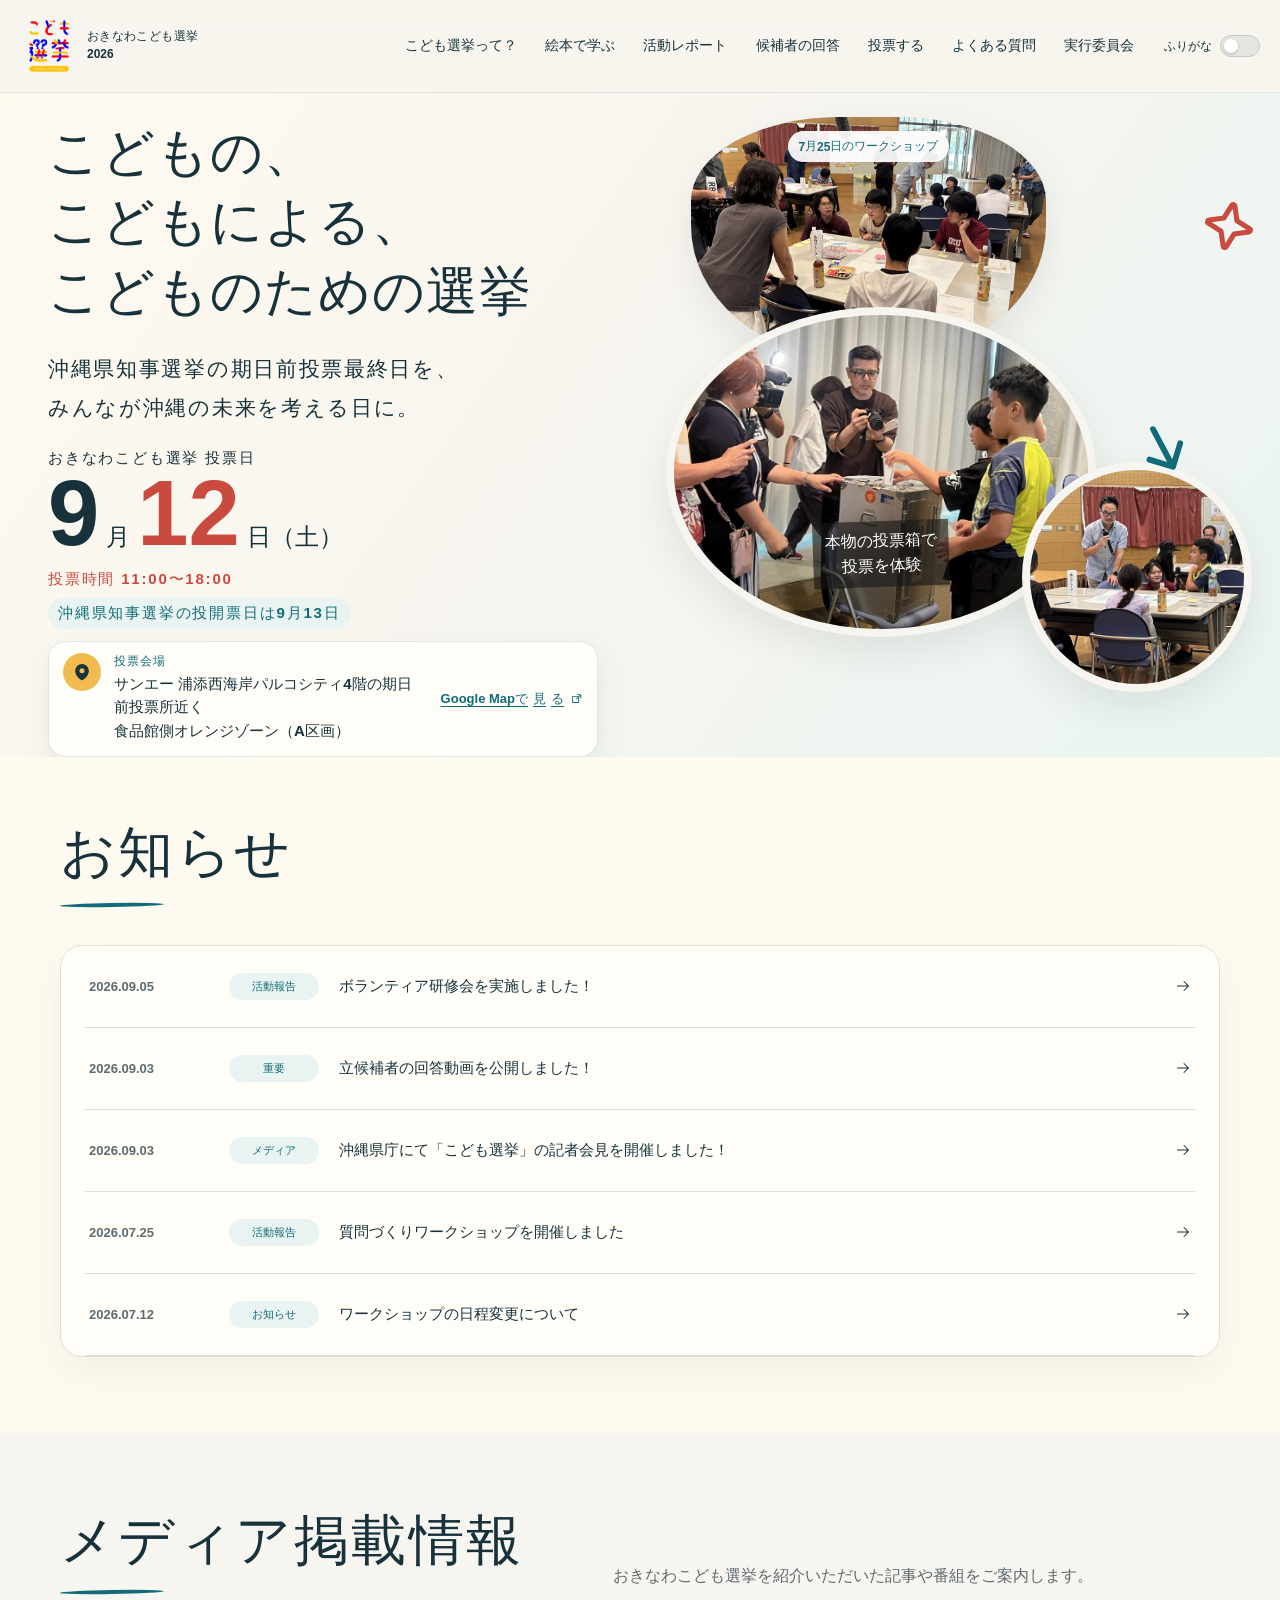
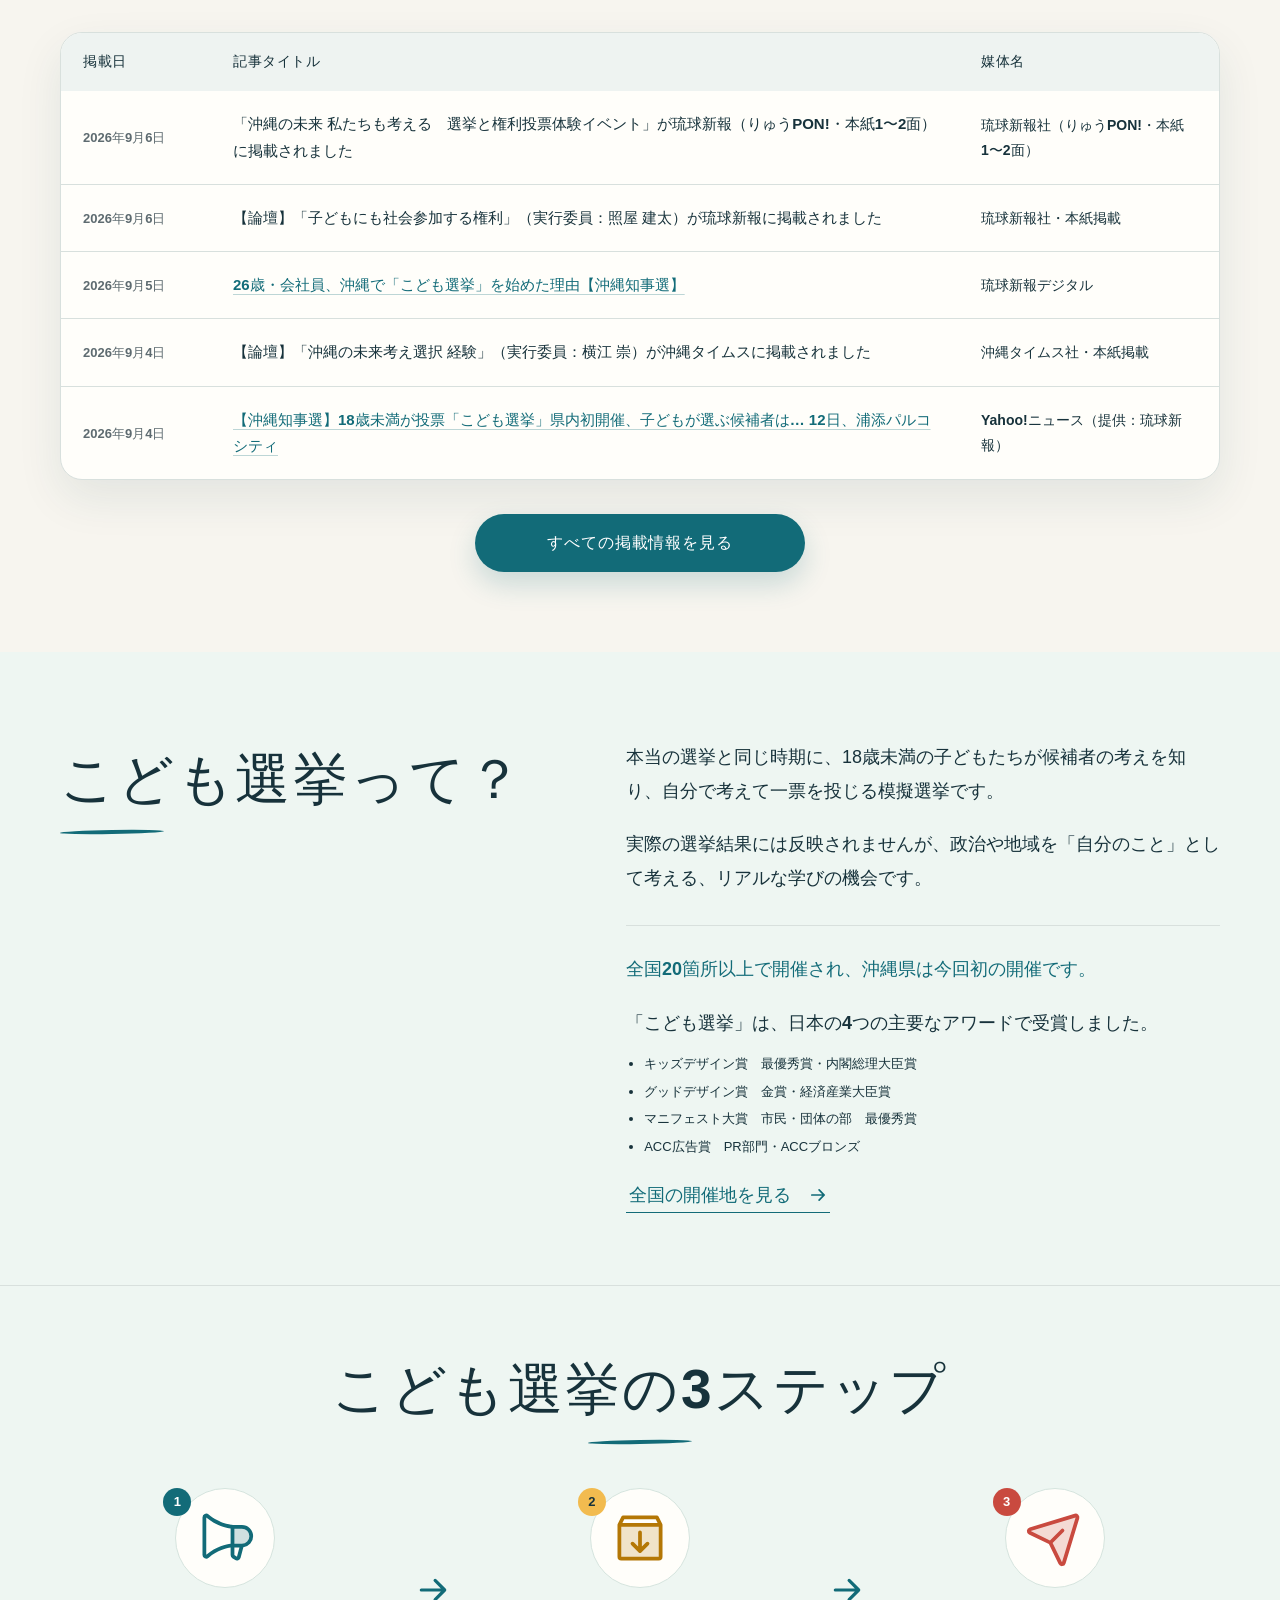
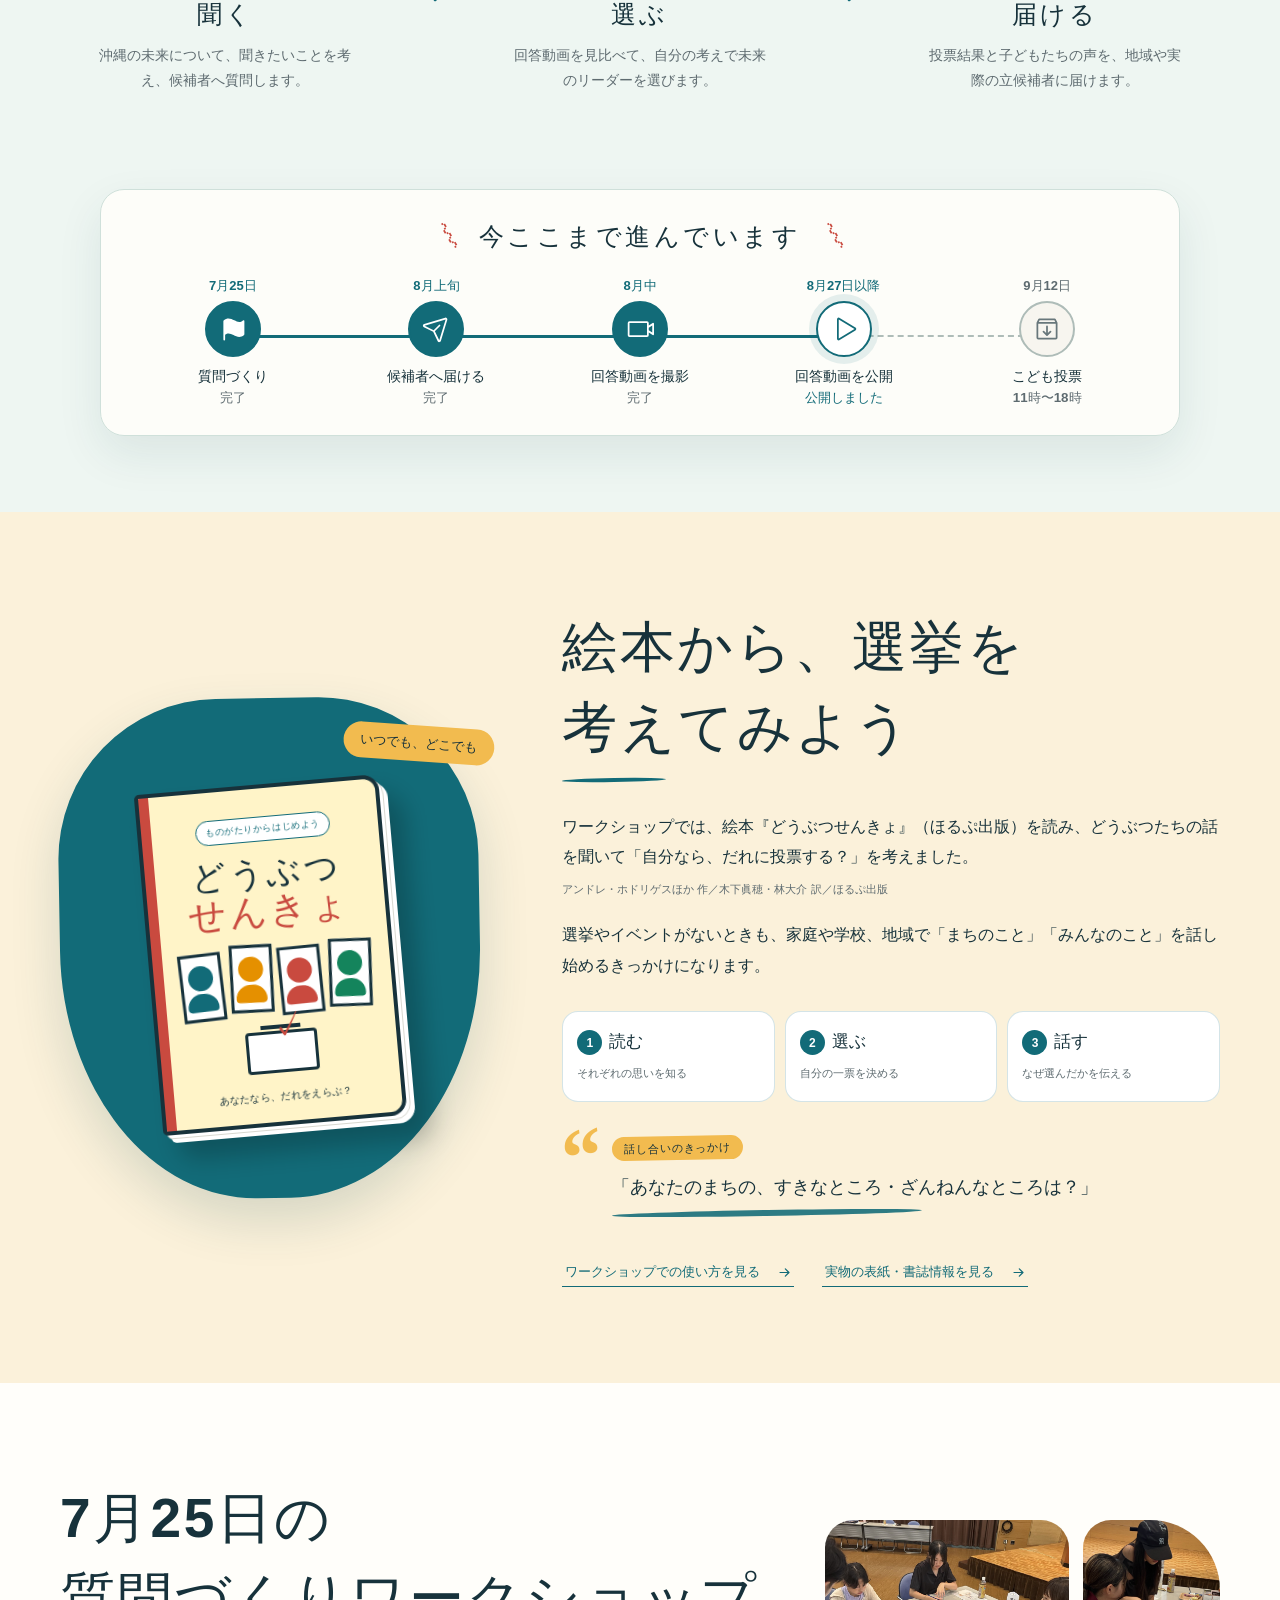
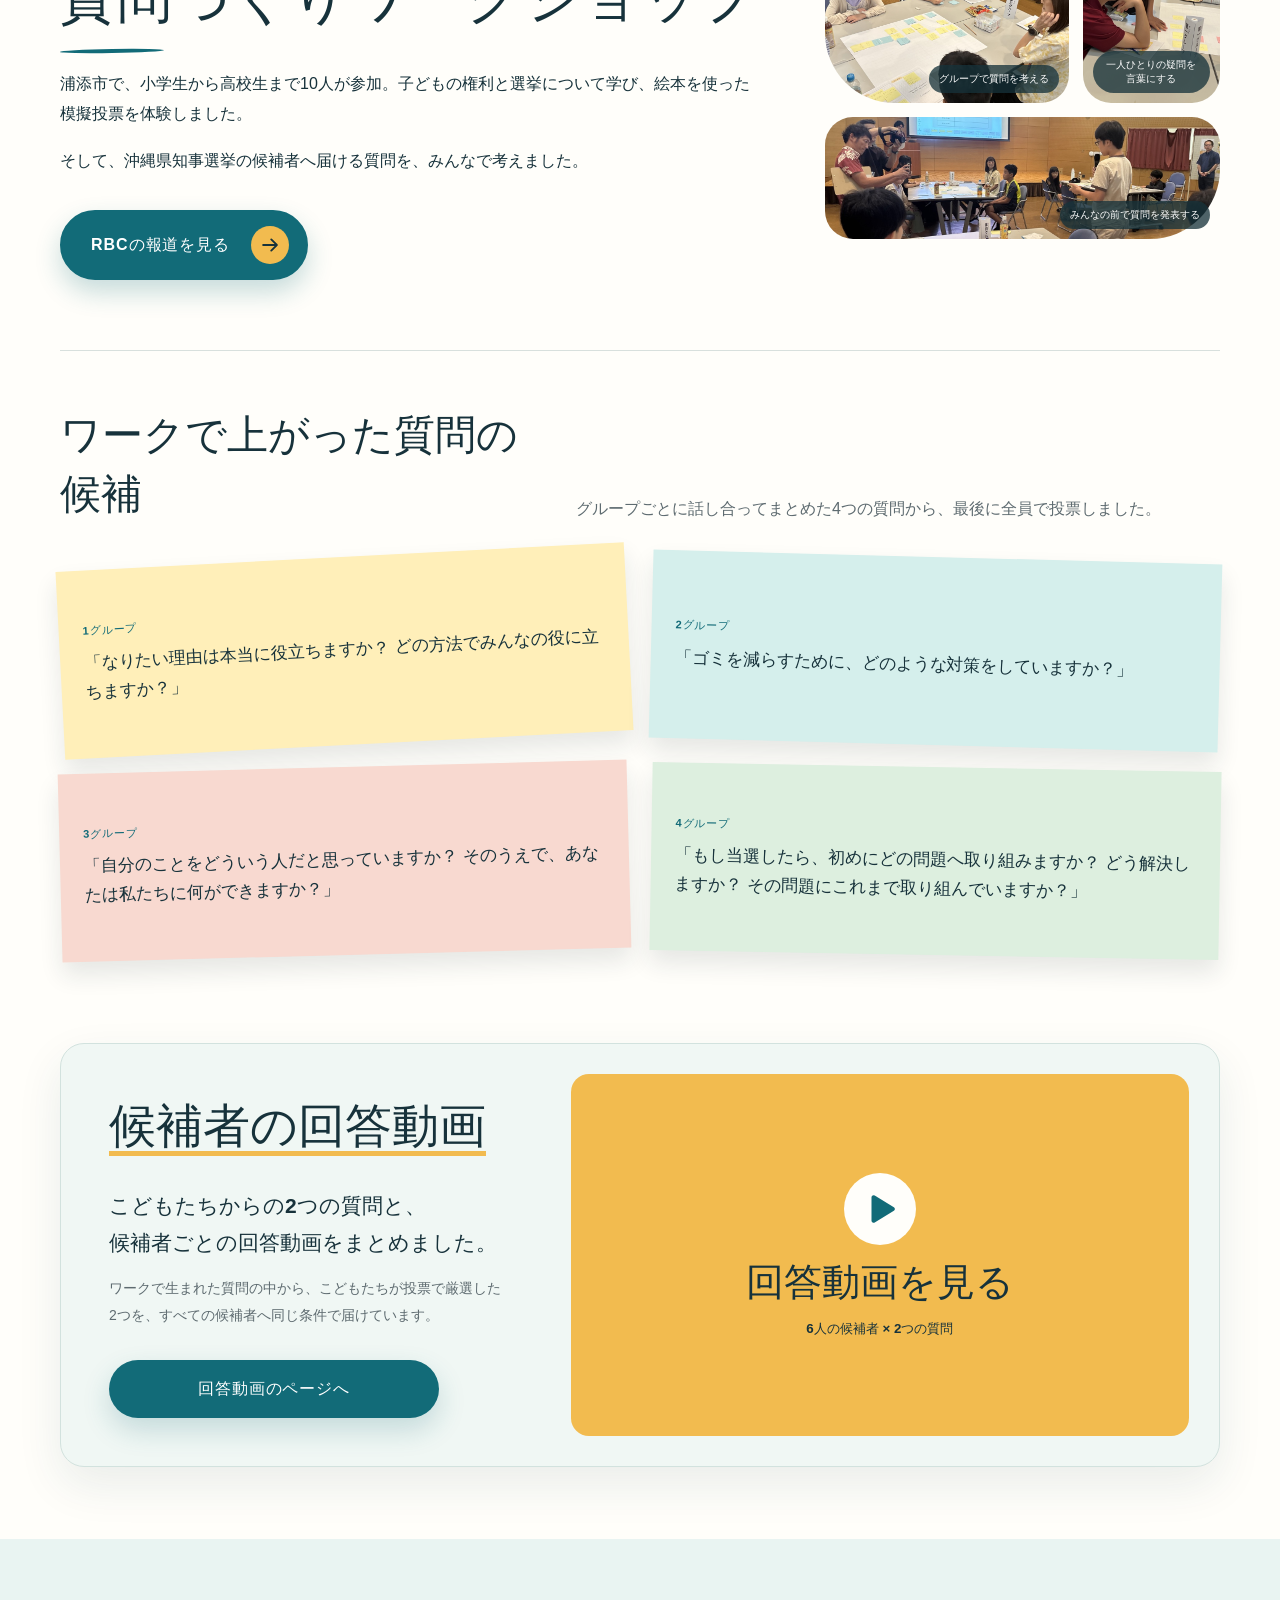
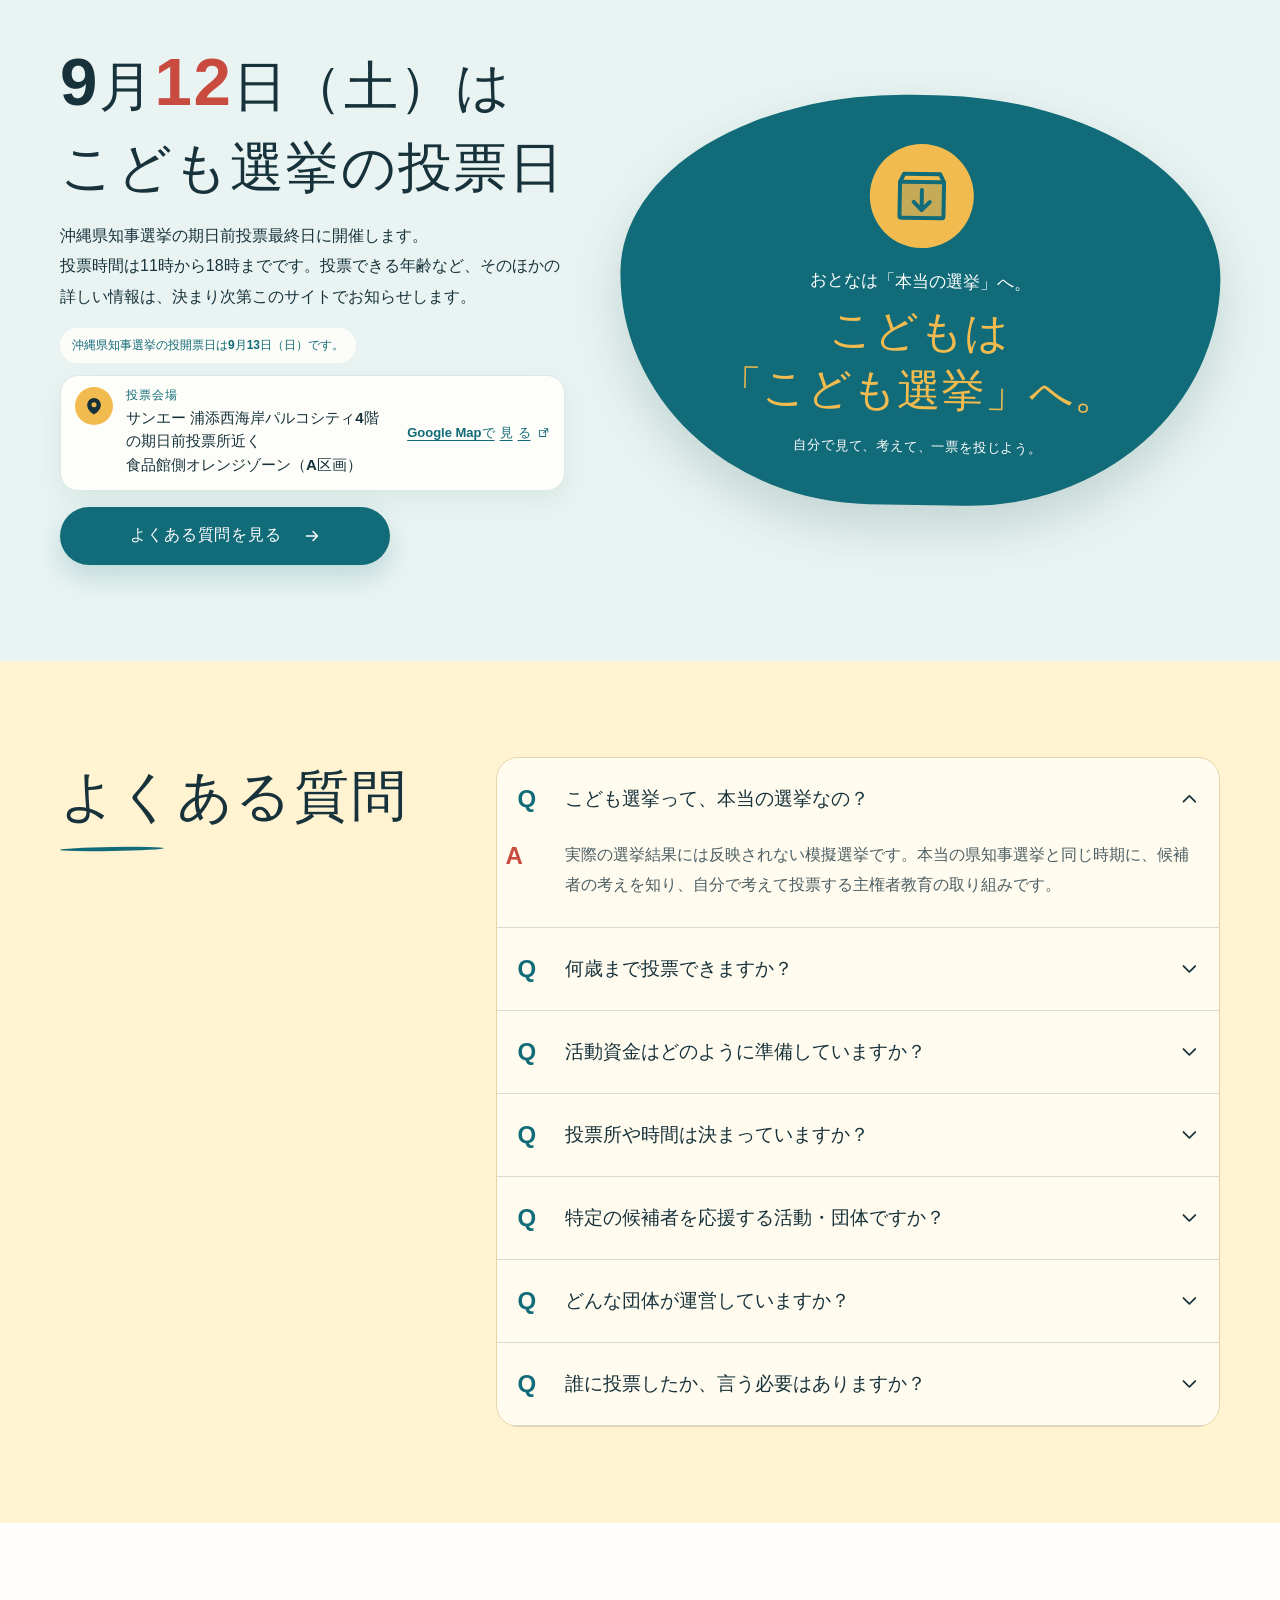
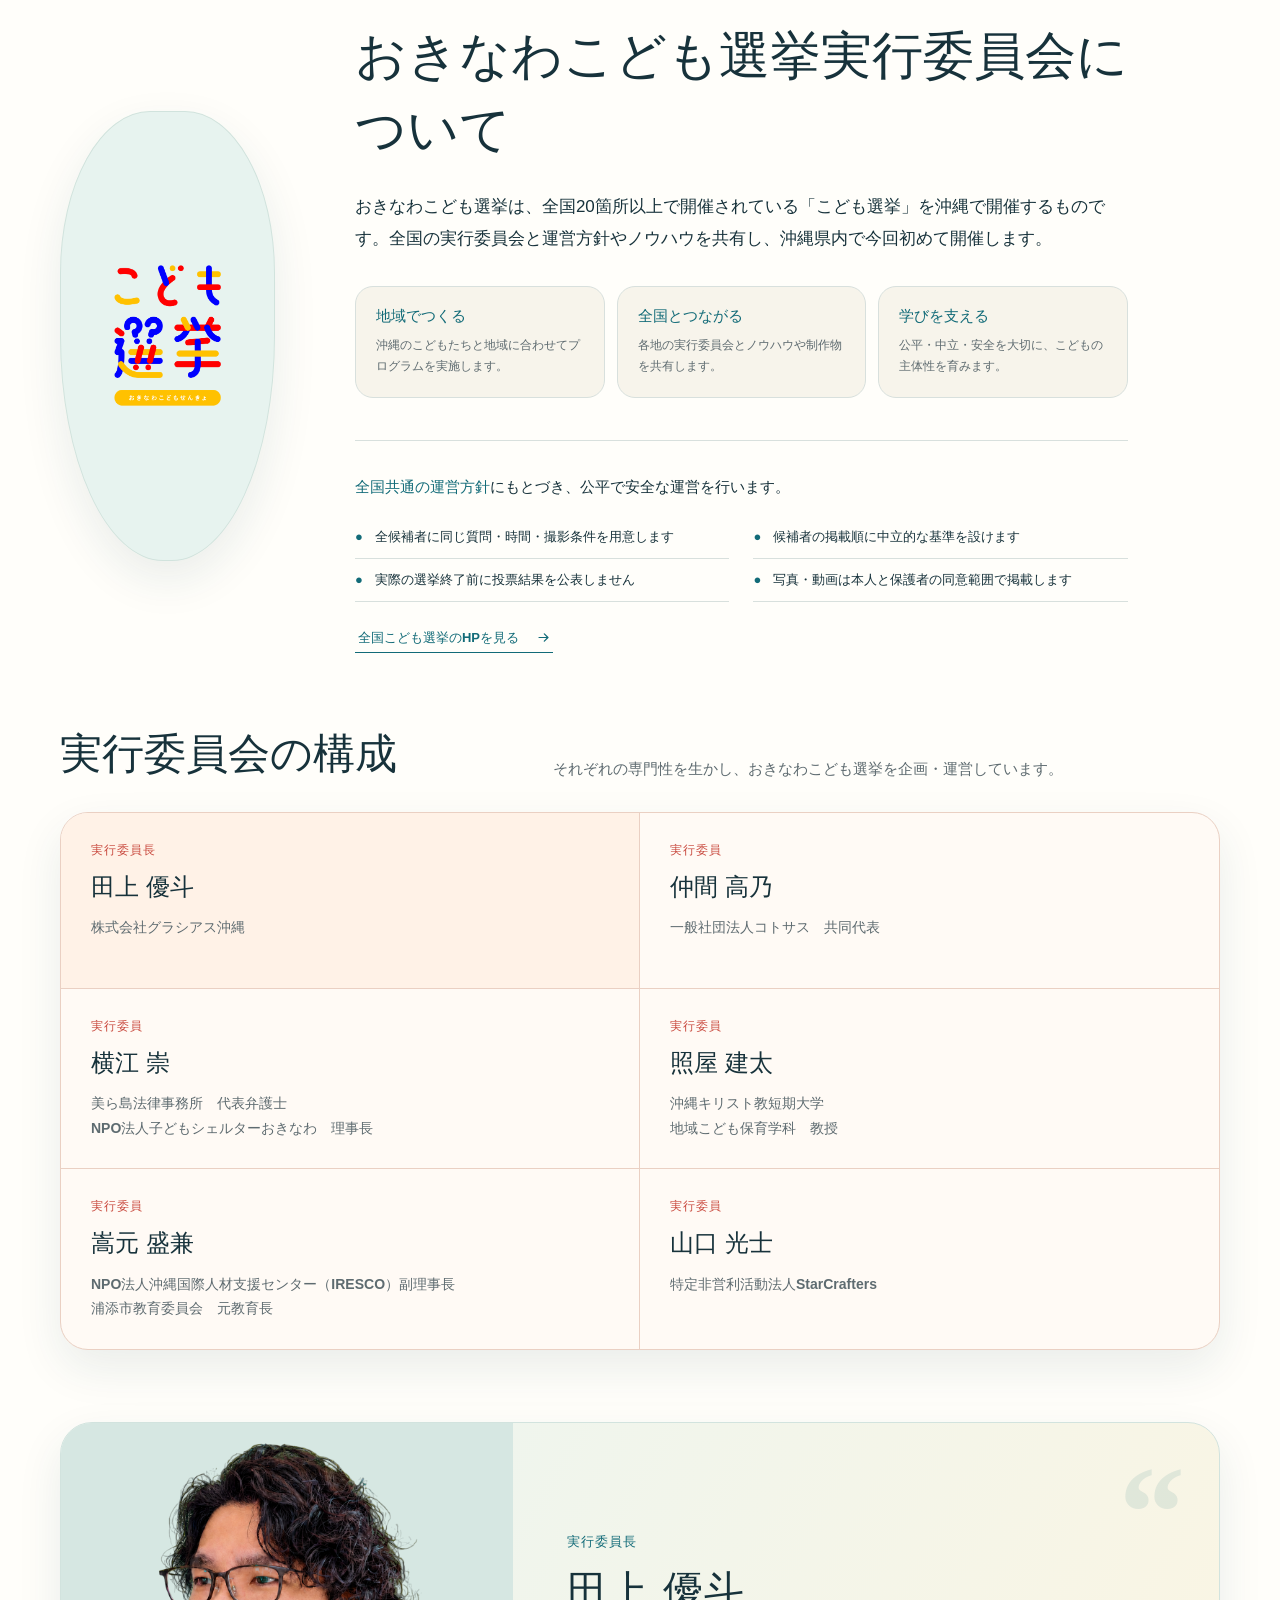
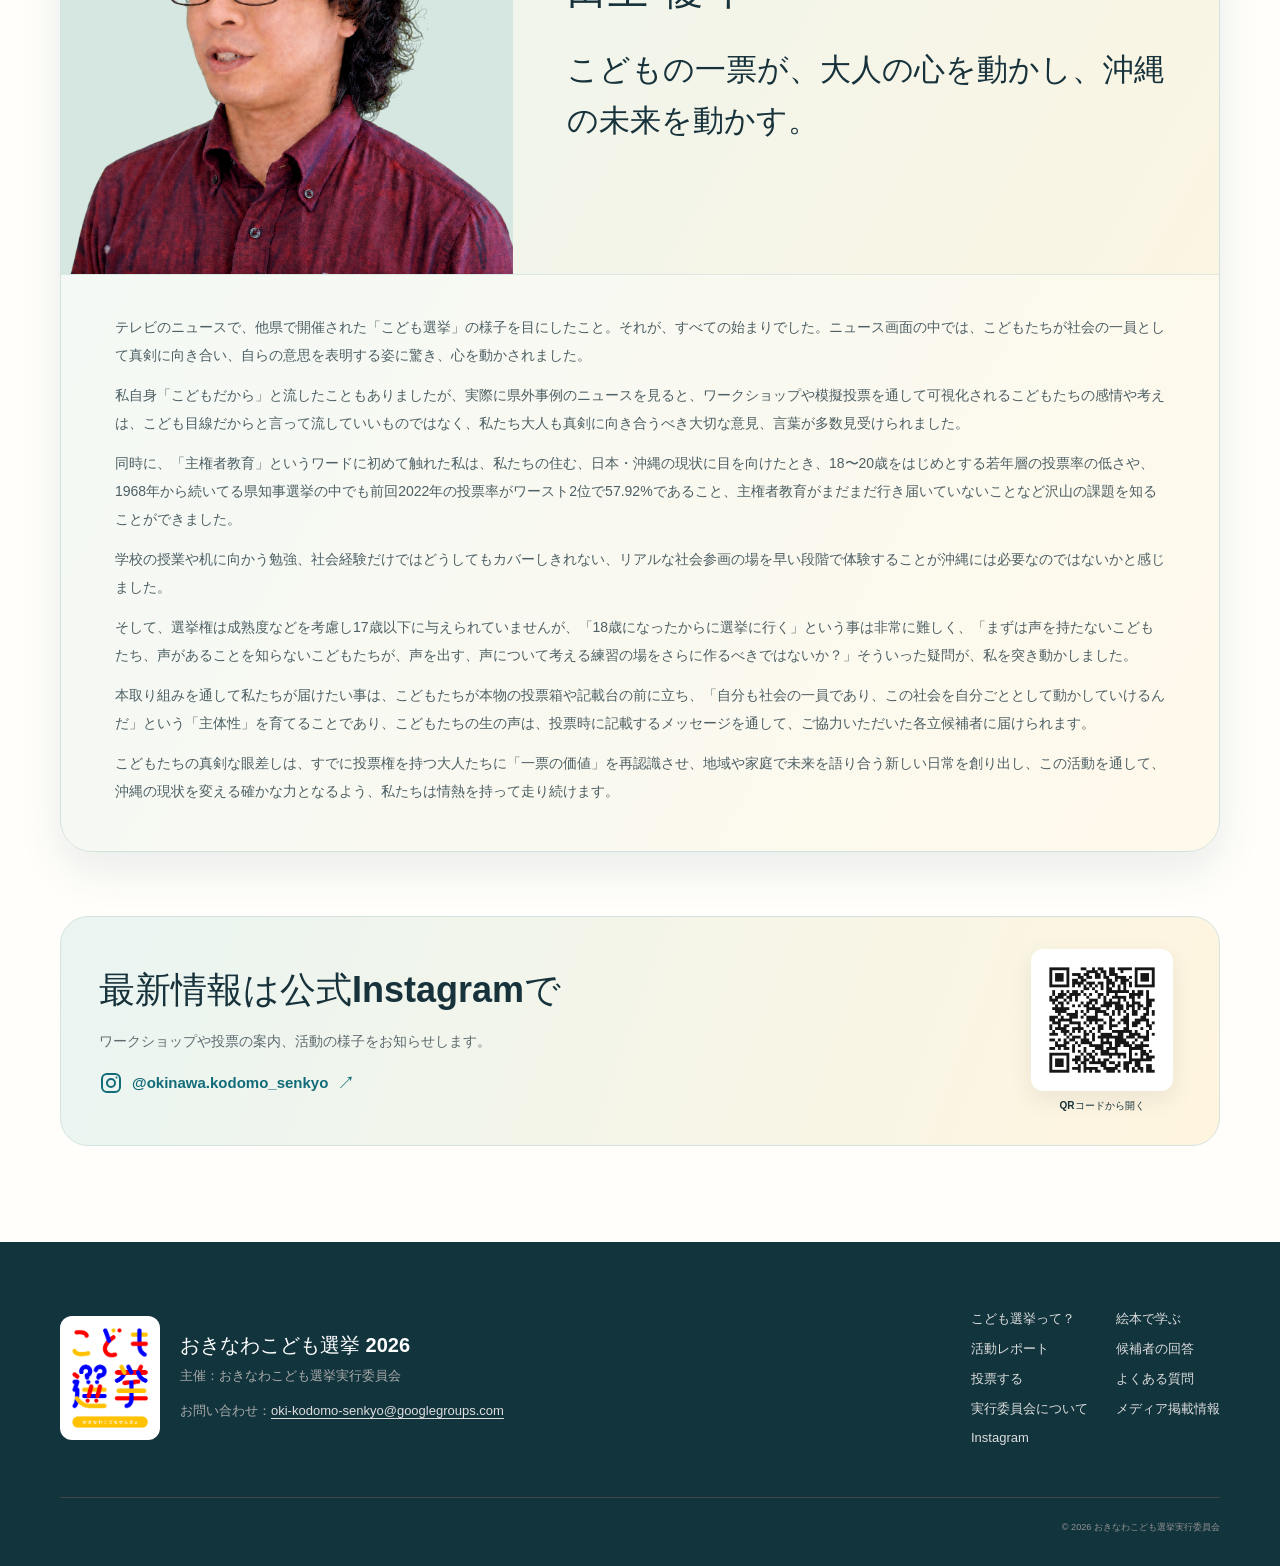
==== index.html @ 806436d4 "Clarify media coverage titles" ====
<!doctype html>
<html lang="ja">
  <head>
    <meta charset="UTF-8" />
    <meta name="viewport" content="width=device-width, initial-scale=1.0" />
    <meta
      name="description"
      content="2026年沖縄県知事選挙の期日前投票最終日に初開催する、おきなわこども選挙の公式サイトです。"
    />
    <meta name="theme-color" content="#fafaf7" />
    <meta property="og:title" content="おきなわこども選挙 2026" />
    <meta
      property="og:description"
      content="こどもの、こどもによる、こどものための選挙"
    />
    <meta
      property="og:image"
      content="https://kodomo-senkyo-okinawa.github.io/assets/images/okinawa-kodomo-senkyo-logo.png"
    />
    <title>おきなわこども選挙 2026</title>
    <link
      rel="icon"
      type="image/png"
      href="./assets/images/okinawa-kodomo-senkyo-logo.png?v=20260803-1"
    />
    <link rel="stylesheet" href="./assets/css/styles.css?v=20260907-1" />
    <link
      rel="preload"
      as="image"
      href="./assets/images/okinawa-kodomo-senkyo-logo.png"
    />
    <link
      rel="preload"
      as="image"
      href="./assets/images/2026/01.jpeg?v=20260808-1"
    />
    <link
      rel="preload"
      as="image"
      href="./assets/images/2026/08.jpeg?v=20260808-1"
    />
    <link
      rel="preload"
      as="image"
      href="./assets/images/2026/04.jpeg?v=20260808-1"
    />
    <!-- Google tag (gtag.js) -->
    <script async src="https://www.googletagmanager.com/gtag/js?id=G-VC7TB6X8T9"></script>
    <script>
      window.dataLayer = window.dataLayer || [];
      function gtag() {
        dataLayer.push(arguments);
      }
      gtag("js", new Date());
      gtag("config", "G-VC7TB6X8T9");
    </script>
  </head>
  <body>
    <a class="skip-link" href="#main"
      ><ruby>本文<rt>ほんぶん</rt></ruby
      >へ<ruby>移動<rt>いどう</rt></ruby></a
    >
    <header class="site-header">
      <div class="header-inner">
        <a
          class="brand"
          href="#top"
          aria-label="おきなわこども選挙 2026 トップへ"
          ><img
            src="./assets/images/okinawa-kodomo-senkyo-logo.png"
            alt="おきなわこども選挙"
          /><span
            ><strong>おきなわこども<ruby>選挙<rt>せんきょ</rt></ruby></strong><small>2026</small></span
          ></a
        >
        <nav class="desktop-nav" aria-label="メインナビゲーション">
          <a href="#about"
            >こども<ruby>選挙<rt>せんきょ</rt></ruby
            >って？</a
          ><a href="#learn"
            ><ruby>絵本<rt>えほん</rt></ruby
            >で<ruby>学<rt>まな</rt></ruby
            >ぶ</a
          ><a href="#report"
            ><ruby>活動<rt>かつどう</rt></ruby
            >レポート</a
          ><a href="./candidates/"
            ><ruby>候補者<rt>こうほしゃ</rt></ruby
            >の<ruby>回答<rt>かいとう</rt></ruby></a
          ><a href="#vote"
            ><ruby>投票<rt>とうひょう</rt></ruby
            >する</a
          ><a href="#faq"
            >よくある<ruby>質問<rt>しつもん</rt></ruby></a
          ><a href="#committee"
            ><ruby>実行委員会<rt>じっこういいんかい</rt></ruby></a
          >
        </nav>
        <div class="header-actions">
          <label class="furigana-toggle"
            ><span>ふりがな</span
            ><input
              type="checkbox"
              aria-label="ふりがなの表示を切り替える" /><span
              class="toggle-track"
              aria-hidden="true"
              ><span></span></span></label
          ><button
            class="menu-button"
            type="button"
            aria-expanded="false"
            aria-controls="mobile-navigation"
            aria-label="メニューを開く"
          >
            <svg
              xmlns="http://www.w3.org/2000/svg"
              width="28"
              height="28"
              fill="currentColor"
              viewBox="0 0 256 256"
            >
              <path
                d="M224,128a8,8,0,0,1-8,8H40a8,8,0,0,1,0-16H216A8,8,0,0,1,224,128ZM40,72H216a8,8,0,0,0,0-16H40a8,8,0,0,0,0,16ZM216,184H40a8,8,0,0,0,0,16H216a8,8,0,0,0,0-16Z"
              ></path>
            </svg>
          </button>
        </div>
      </div>
      <div id="mobile-navigation" class="mobile-nav">
        <nav aria-label="モバイルナビゲーション">
          <a href="#about"
            ><span class="mobile-nav-label"
              >こども<ruby>選挙<rt>せんきょ</rt></ruby
              >って？</span
            ><svg
              xmlns="http://www.w3.org/2000/svg"
              width="1em"
              height="1em"
              fill="currentColor"
              viewBox="0 0 256 256"
            >
              <path
                d="M221.66,133.66l-72,72a8,8,0,0,1-11.32-11.32L196.69,136H40a8,8,0,0,1,0-16H196.69L138.34,61.66a8,8,0,0,1,11.32-11.32l72,72A8,8,0,0,1,221.66,133.66Z"
              ></path></svg></a
          ><a href="#learn"
            ><span class="mobile-nav-label"
              ><ruby>絵本<rt>えほん</rt></ruby
              >で<ruby>学<rt>まな</rt></ruby
              >ぶ</span
            ><svg
              xmlns="http://www.w3.org/2000/svg"
              width="1em"
              height="1em"
              fill="currentColor"
              viewBox="0 0 256 256"
            >
              <path
                d="M221.66,133.66l-72,72a8,8,0,0,1-11.32-11.32L196.69,136H40a8,8,0,0,1,0-16H196.69L138.34,61.66a8,8,0,0,1,11.32-11.32l72,72A8,8,0,0,1,221.66,133.66Z"
              ></path></svg></a
          ><a href="#report"
            ><span class="mobile-nav-label"
              ><ruby>活動<rt>かつどう</rt></ruby
              >レポート</span
            ><svg
              xmlns="http://www.w3.org/2000/svg"
              width="1em"
              height="1em"
              fill="currentColor"
              viewBox="0 0 256 256"
            >
              <path
                d="M221.66,133.66l-72,72a8,8,0,0,1-11.32-11.32L196.69,136H40a8,8,0,0,1,0-16H196.69L138.34,61.66a8,8,0,0,1,11.32-11.32l72,72A8,8,0,0,1,221.66,133.66Z"
              ></path></svg></a
          ><a href="./candidates/"
            ><span class="mobile-nav-label"
              ><ruby>候補者<rt>こうほしゃ</rt></ruby
              >の<ruby>回答<rt>かいとう</rt></ruby></span
            ><svg
              xmlns="http://www.w3.org/2000/svg"
              width="1em"
              height="1em"
              fill="currentColor"
              viewBox="0 0 256 256"
            >
              <path
                d="M221.66,133.66l-72,72a8,8,0,0,1-11.32-11.32L196.69,136H40a8,8,0,0,1,0-16H196.69L138.34,61.66a8,8,0,0,1,11.32-11.32l72,72A8,8,0,0,1,221.66,133.66Z"
              ></path></svg></a
          ><a href="#vote"
            ><span class="mobile-nav-label"
              ><ruby>投票<rt>とうひょう</rt></ruby
              >する</span
            ><svg
              xmlns="http://www.w3.org/2000/svg"
              width="1em"
              height="1em"
              fill="currentColor"
              viewBox="0 0 256 256"
            >
              <path
                d="M221.66,133.66l-72,72a8,8,0,0,1-11.32-11.32L196.69,136H40a8,8,0,0,1,0-16H196.69L138.34,61.66a8,8,0,0,1,11.32-11.32l72,72A8,8,0,0,1,221.66,133.66Z"
              ></path></svg></a
          ><a href="#faq"
            ><span class="mobile-nav-label"
              >よくある<ruby>質問<rt>しつもん</rt></ruby></span
            ><svg
              xmlns="http://www.w3.org/2000/svg"
              width="1em"
              height="1em"
              fill="currentColor"
              viewBox="0 0 256 256"
            >
              <path
                d="M221.66,133.66l-72,72a8,8,0,0,1-11.32-11.32L196.69,136H40a8,8,0,0,1,0-16H196.69L138.34,61.66a8,8,0,0,1,11.32-11.32l72,72A8,8,0,0,1,221.66,133.66Z"
              ></path></svg
          ></a>
          <a href="#committee"
            ><span class="mobile-nav-label"
              ><ruby>実行委員会<rt>じっこういいんかい</rt></ruby
              >について</span
            ><svg
              xmlns="http://www.w3.org/2000/svg"
              width="1em"
              height="1em"
              fill="currentColor"
              viewBox="0 0 256 256"
            >
              <path
                d="M221.66,133.66l-72,72a8,8,0,0,1-11.32-11.32L196.69,136H40a8,8,0,0,1,0-16H196.69L138.34,61.66a8,8,0,0,1,11.32-11.32l72,72A8,8,0,0,1,221.66,133.66Z"
              ></path></svg
          ></a>
        </nav>
      </div>
    </header>
    <main id="main">
      <section class="hero" id="top">
        <div class="hero-inner">
          <div class="hero-copy">
            <h1>
              <span class="hero-title-line">こどもの、</span
              ><span class="hero-title-line">こどもによる、</span
              ><span class="hero-title-line">こどものための<ruby
                  >選挙<rt>せんきょ</rt></ruby
                ></span
              >
            </h1>
            <p class="hero-lead">
              <ruby>沖縄県知事選挙<rt>おきなわけんちじせんきょ</rt></ruby
              >の<ruby>期日前投票最終日<rt
                  >きじつぜんとうひょうさいしゅうび</rt
                ></ruby
              >を、<br />みんなが<ruby>沖縄<rt>おきなわ</rt></ruby
              >の<ruby>未来<rt>みらい</rt></ruby
              >を<ruby>考<rt>かんが</rt></ruby
              >える<ruby>日<rt>にち</rt></ruby
              >に。
            </p>
            <div
              class="election-date"
              aria-label="おきなわこども選挙 投票日 9月12日土曜日、投票時間は11時から18時まで。沖縄県知事選挙の投開票日は9月13日"
            >
              <span
                >おきなわこども<ruby>選挙<rt>せんきょ</rt></ruby>
                <ruby>投票日<rt>とうひょうび</rt></ruby></span
              >
              <p>
                <b>9</b
                ><small
                  ><ruby>月<rt>がつ</rt></ruby></small
                ><b class="date-red">12</b
                ><small
                  ><ruby>日<rt>にち</rt></ruby
                  >（<ruby>土<rt>ど</rt></ruby
                  >）</small
                >
              </p>
              <span class="election-date-time"
                ><ruby>投票時間<rt>とうひょうじかん</rt></ruby>
                11:00〜18:00</span
              >
              <span class="election-date-context"
                ><ruby>沖縄県知事選挙<rt>おきなわけんちじせんきょ</rt></ruby
                >の<ruby>投開票日<rt>とうかいひょうび</rt></ruby
                >は9<ruby>月<rt>がつ</rt></ruby
                >13<ruby>日<rt>にち</rt></ruby
                ></span
              >
            </div>
            <div class="venue-info">
              <span class="venue-info__icon" aria-hidden="true">
                <svg
                  xmlns="http://www.w3.org/2000/svg"
                  width="1em"
                  height="1em"
                  fill="currentColor"
                  viewBox="0 0 256 256"
                >
                  <path
                    d="M128,24a88.1,88.1,0,0,0-88,88c0,75.45,80,119.31,83.4,121.14a9.59,9.59,0,0,0,9.2,0C136,231.31,216,187.45,216,112A88.1,88.1,0,0,0,128,24Zm0,120a32,32,0,1,1,32-32A32,32,0,0,1,128,144Z"
                  ></path>
                </svg>
              </span>
              <div class="venue-info__body">
                <span class="venue-info__label"
                  ><ruby>投票会場<rt>とうひょうかいじょう</rt></ruby></span
                >
                <p>
                  サンエー <ruby>浦添西海岸<rt>うらそえにしかいがん</rt></ruby
                  >パルコシティ4<ruby>階<rt>かい</rt></ruby>の<ruby
                    >期日前投票所<rt>きじつぜんとうひょうじょ</rt></ruby
                  ><ruby>近<rt>ちか</rt></ruby>く<br />
                  <ruby>食品館側<rt>しょくひんかんがわ</rt></ruby>オレンジゾーン（A<ruby
                    >区画<rt>くかく</rt></ruby
                  >）
                </p>
                <a
                  href="https://www.google.com/maps/search/?api=1&amp;query=%E3%82%B5%E3%83%B3%E3%82%A8%E3%83%BC%E6%B5%A6%E6%B7%BB%E8%A5%BF%E6%B5%B7%E5%B2%B8PARCO%20CITY"
                  target="_blank"
                  rel="noreferrer"
                  >Google Mapで<ruby>見<rt>み</rt></ruby
                  >る
                  <svg
                    xmlns="http://www.w3.org/2000/svg"
                    width="1em"
                    height="1em"
                    fill="currentColor"
                    viewBox="0 0 256 256"
                    aria-hidden="true"
                  >
                    <path
                      d="M216,40H152a8,8,0,0,0,0,16h44.69L130.34,122.34a8,8,0,0,0,11.32,11.32L208,67.31V112a8,8,0,0,0,16,0V48A8,8,0,0,0,216,40ZM176,88a8,8,0,0,0-8,8v88H72V88h88a8,8,0,0,0,0-16H64a8,8,0,0,0-8,8V192a8,8,0,0,0,8,8H176a8,8,0,0,0,8-8V96A8,8,0,0,0,176,88Z"
                    ></path>
                  </svg>
                </a>
              </div>
            </div>
          </div>
          <div
            class="hero-visual"
            aria-label="7月25日の質問づくりワークショップの写真"
          >
            <svg
              xmlns="http://www.w3.org/2000/svg"
              width="54"
              height="54"
              fill="currentColor"
              viewBox="0 0 256 256"
              class="mark mark--red"
              aria-hidden="true"
            >
              <path
                d="M230.86,109.25,169.18,86.82,146.75,25.14a19.95,19.95,0,0,0-37.5,0L86.82,86.82,25.14,109.25a19.95,19.95,0,0,0,0,37.5l61.68,22.43,22.43,61.68a19.95,19.95,0,0,0,37.5,0l22.43-61.68,61.68-22.43a19.95,19.95,0,0,0,0-37.5Zm-75.14,39.29a12,12,0,0,0-7.18,7.18L128,212.21l-20.54-56.49a12,12,0,0,0-7.18-7.18L43.79,128l56.49-20.54a12,12,0,0,0,7.18-7.18L128,43.79l20.54,56.49a12,12,0,0,0,7.18,7.18L212.21,128Z"
              ></path>
            </svg>
            <figure class="photo photo--workshop">
              <img
                src="./assets/images/2026/01.jpeg?v=20260808-1"
                alt="会場全体で候補者への質問を話し合う子どもたち"
                width="1280"
                height="720"
              />
              <figcaption class="photo-label">
                7<ruby>月<rt>がつ</rt></ruby
                >25<ruby>日<rt>にち</rt></ruby
                >のワークショップ
              </figcaption>
            </figure>
            <figure class="photo photo--okinawa">
              <img
                src="./assets/images/2026/08.jpeg?v=20260808-1"
                alt="本物の投票箱へ投票用紙を入れる子どもたち"
                width="960"
                height="1280"
              />
              <figcaption>
                <ruby>本物<rt>ほんもの</rt></ruby
                >の<ruby>投票箱<rt>とうひょうばこ</rt></ruby
                >で<br /><ruby>投票<rt>とうひょう</rt></ruby
                >を<ruby>体験<rt>たいけん</rt></ruby>
              </figcaption>
            </figure>
            <figure class="photo photo--ballot">
              <img
                src="./assets/images/2026/04.jpeg?v=20260808-1"
                alt="候補者への質問について話し合う参加者たち"
                width="1280"
                height="960"
              />
            </figure>
            <svg
              xmlns="http://www.w3.org/2000/svg"
              width="62"
              height="62"
              fill="currentColor"
              viewBox="0 0 256 256"
              class="mark mark--arrow"
              aria-hidden="true"
            >
              <path
                d="M208.49,152.49l-72,72a12,12,0,0,1-17,0l-72-72a12,12,0,0,1,17-17L116,187V40a12,12,0,0,1,24,0V187l51.51-51.52a12,12,0,0,1,17,17Z"
              ></path>
            </svg>
          </div>
        </div>
      </section>
      <section class="news-section" aria-labelledby="news-heading">
        <div class="content-width">
          <div class="section-title section-title--left">
            <h2 id="news-heading">
              お<ruby>知<rt>し</rt></ruby
              >らせ
            </h2>
          </div>
          <div class="news-list">
            <a href="./news/2026-09-05/"
              ><time datetime="2026-09-05">2026.09.05</time
              ><span
                ><ruby>活動報告<rt>かつどうほうこく</rt></ruby></span
              ><strong
                >ボランティア<ruby>研修会<rt>けんしゅうかい</rt></ruby
                >を<ruby>実施<rt>じっし</rt></ruby
                >しました！</strong
              ><svg
                xmlns="http://www.w3.org/2000/svg"
                width="1em"
                height="1em"
                fill="currentColor"
                viewBox="0 0 256 256"
              >
                <path
                  d="M221.66,133.66l-72,72a8,8,0,0,1-11.32-11.32L196.69,136H40a8,8,0,0,1,0-16H196.69L138.34,61.66a8,8,0,0,1,11.32-11.32l72,72A8,8,0,0,1,221.66,133.66Z"
                ></path></svg></a
            ><a href="./news/2026-09-03-candidate-videos/"
              ><time datetime="2026-09-03">2026.09.03</time
              ><span><ruby>重要<rt>じゅうよう</rt></ruby></span
              ><strong
                ><ruby>立候補者<rt>りっこうほしゃ</rt></ruby
                >の<ruby>回答動画<rt>かいとうどうが</rt></ruby
                >を<ruby>公開<rt>こうかい</rt></ruby
                >しました！</strong
              ><svg
                xmlns="http://www.w3.org/2000/svg"
                width="1em"
                height="1em"
                fill="currentColor"
                viewBox="0 0 256 256"
              >
                <path
                  d="M221.66,133.66l-72,72a8,8,0,0,1-11.32-11.32L196.69,136H40a8,8,0,0,1,0-16H196.69L138.34,61.66a8,8,0,0,1,11.32-11.32l72,72A8,8,0,0,1,221.66,133.66Z"
                ></path></svg></a
            ><a href="./news/2026-09-03-press-conference/"
              ><time datetime="2026-09-03">2026.09.03</time
              ><span>メディア</span
              ><strong
                ><ruby>沖縄県庁<rt>おきなわけんちょう</rt></ruby
                >にて「こども<ruby>選挙<rt>せんきょ</rt></ruby
                >」の<ruby>記者会見<rt>きしゃかいけん</rt></ruby
                >を<ruby>開催<rt>かいさい</rt></ruby
                >しました！</strong
              ><svg
                xmlns="http://www.w3.org/2000/svg"
                width="1em"
                height="1em"
                fill="currentColor"
                viewBox="0 0 256 256"
              >
                <path
                  d="M221.66,133.66l-72,72a8,8,0,0,1-11.32-11.32L196.69,136H40a8,8,0,0,1,0-16H196.69L138.34,61.66a8,8,0,0,1,11.32-11.32l72,72A8,8,0,0,1,221.66,133.66Z"
                ></path></svg></a
            ><a href="./news/2026-07-25/"
              ><time datetime="2026-07-25">2026.07.25</time
              ><span
                ><ruby>活動報告<rt>かつどうほうこく</rt></ruby></span
              ><strong
                ><ruby>質問<rt>しつもん</rt></ruby
                >づくりワークショップを<ruby>開催<rt>かいさい</rt></ruby
                >しました</strong
              ><svg
                xmlns="http://www.w3.org/2000/svg"
                width="1em"
                height="1em"
                fill="currentColor"
                viewBox="0 0 256 256"
              >
                <path
                  d="M221.66,133.66l-72,72a8,8,0,0,1-11.32-11.32L196.69,136H40a8,8,0,0,1,0-16H196.69L138.34,61.66a8,8,0,0,1,11.32-11.32l72,72A8,8,0,0,1,221.66,133.66Z"
                ></path></svg></a
            ><a href="./news/2026-07-12/"
              ><time datetime="2026-07-12">2026.07.12</time
              ><span
                >お<ruby>知<rt>し</rt></ruby
                >らせ</span
              ><strong
                >ワークショップの<ruby>日程変更<rt>にっていへんこう</rt></ruby
                >について</strong
              ><svg
                xmlns="http://www.w3.org/2000/svg"
                width="1em"
                height="1em"
                fill="currentColor"
                viewBox="0 0 256 256"
              >
                <path
                  d="M221.66,133.66l-72,72a8,8,0,0,1-11.32-11.32L196.69,136H40a8,8,0,0,1,0-16H196.69L138.34,61.66a8,8,0,0,1,11.32-11.32l72,72A8,8,0,0,1,221.66,133.66Z"
                ></path></svg
            ></a>
          </div>
        </div>
      </section>
      <section
        class="media-section media-section--home"
        id="media"
        aria-labelledby="media-heading"
      >
        <div class="content-width">
          <div class="media-section__heading">
            <div class="section-title section-title--left">
              <h2 id="media-heading">
                メディア<ruby>掲載情報<rt>けいさいじょうほう</rt></ruby>
              </h2>
            </div>
            <p>
              おきなわこども<ruby>選挙<rt>せんきょ</rt></ruby
              >を<ruby>紹介<rt>しょうかい</rt></ruby
              >いただいた<ruby>記事<rt>きじ</rt></ruby
              >や<ruby>番組<rt>ばんぐみ</rt></ruby
              >をご<ruby>案内<rt>あんない</rt></ruby>します。
            </p>
          </div>
          <div class="media-table-shell">
            <table class="media-table">
              <caption class="sr-only">
                <ruby>新着<rt>しんちゃく</rt></ruby
                >のメディア<ruby>掲載情報<rt>けいさいじょうほう</rt></ruby>
              </caption>
              <thead>
                <tr>
                  <th scope="col"><ruby>掲載日<rt>けいさいび</rt></ruby></th>
                  <th scope="col"><ruby>記事<rt>きじ</rt></ruby>タイトル</th>
                  <th scope="col"><ruby>媒体名<rt>ばいたいめい</rt></ruby></th>
                </tr>
              </thead>
              <tbody>
                <tr>
                  <td data-label="掲載日">
                    <time datetime="2026-09-06">2026<ruby>年<rt>ねん</rt></ruby>9<ruby>月<rt>がつ</rt></ruby>6<ruby>日<rt>にち</rt></ruby></time>
                  </td>
                  <td class="media-table__title" data-label="記事タイトル">
                    <span class="media-table__title-text">「沖縄の未来 私たちも考える　選挙と権利投票体験イベント」が琉球新報（りゅうPON!・本紙1〜2面）に掲載されました</span>
                  </td>
                  <td data-label="媒体名">琉球新報社（りゅうPON!・本紙1〜2面）</td>
                </tr>
                <tr>
                  <td data-label="掲載日">
                    <time datetime="2026-09-06">2026<ruby>年<rt>ねん</rt></ruby>9<ruby>月<rt>がつ</rt></ruby>6<ruby>日<rt>にち</rt></ruby></time>
                  </td>
                  <td class="media-table__title" data-label="記事タイトル">
                    <span class="media-table__title-text">【論壇】「子どもにも社会参加する権利」（実行委員：照屋 建太）が琉球新報に掲載されました</span>
                  </td>
                  <td data-label="媒体名">琉球新報社・本紙掲載</td>
                </tr>
                <tr>
                  <td data-label="掲載日">
                    <time datetime="2026-09-05">2026<ruby>年<rt>ねん</rt></ruby>9<ruby>月<rt>がつ</rt></ruby>5<ruby>日<rt>にち</rt></ruby></time>
                  </td>
                  <td class="media-table__title" data-label="記事タイトル">
                    <a
                      href="https://ryukyushimpo.jp/national/entry-5499125.html"
                      target="_blank"
                      rel="noreferrer"
                      >26歳・会社員、沖縄で「こども選挙」を始めた理由【沖縄知事選】</a
                    >
                  </td>
                  <td data-label="媒体名">琉球新報デジタル</td>
                </tr>
                <tr>
                  <td data-label="掲載日">
                    <time datetime="2026-09-04">2026<ruby>年<rt>ねん</rt></ruby>9<ruby>月<rt>がつ</rt></ruby>4<ruby>日<rt>にち</rt></ruby></time>
                  </td>
                  <td class="media-table__title" data-label="記事タイトル">
                    <span class="media-table__title-text">【論壇】「沖縄の未来考え選択 経験」（実行委員：横江 崇）が沖縄タイムスに掲載されました</span>
                  </td>
                  <td data-label="媒体名">沖縄タイムス社・本紙掲載</td>
                </tr>
                <tr>
                  <td data-label="掲載日">
                    <time datetime="2026-09-04">2026<ruby>年<rt>ねん</rt></ruby>9<ruby>月<rt>がつ</rt></ruby>4<ruby>日<rt>にち</rt></ruby></time>
                  </td>
                  <td class="media-table__title" data-label="記事タイトル">
                    <a
                      href="https://news.yahoo.co.jp/articles/efa46f88826bddb63d99ea904754f1800a9212f9"
                      target="_blank"
                      rel="noreferrer"
                      >【沖縄知事選】18歳未満が投票「こども選挙」県内初開催、子どもが選ぶ候補者は… 12日、浦添パルコシティ</a
                    >
                  </td>
                  <td data-label="媒体名">Yahoo!ニュース（提供：琉球新報）</td>
                </tr>
              </tbody>
            </table>
          </div>
          <div class="media-section__actions">
            <a class="button button--primary media-more-button" href="./media/"
              >すべての<ruby>掲載情報<rt>けいさいじょうほう</rt></ruby
              >を<ruby>見<rt>み</rt></ruby
              >る</a
            >
          </div>
        </div>
      </section>
      <section class="about-section" id="about">
        <div class="content-width about-intro">
          <div class="section-title section-title--left">
            <h2>
              こども<ruby>選挙<rt>せんきょ</rt></ruby
              >って？
            </h2>
          </div>
          <div class="about-copy">
            <p>
              <ruby>本当<rt>ほんとう</rt></ruby
              >の<ruby>選挙<rt>せんきょ</rt></ruby
              >と<ruby>同<rt>おな</rt></ruby
              >じ<ruby>時期<rt>じき</rt></ruby
              >に、18<ruby>歳未満<rt>さいみまん</rt></ruby
              >の<ruby>子<rt>こ</rt></ruby
              >どもたちが<ruby>候補者<rt>こうほしゃ</rt></ruby
              >の<ruby>考<rt>かんが</rt></ruby
              >えを<ruby>知<rt>し</rt></ruby
              >り、<ruby>自分<rt>じぶん</rt></ruby
              >で<ruby>考<rt>かんが</rt></ruby
              >えて<ruby>一票<rt>いっぴょう</rt></ruby
              >を<ruby>投<rt>とう</rt></ruby
              >じる<ruby>模擬選挙<rt>もぎせんきょ</rt></ruby
              >です。
            </p>
            <p>
              <ruby>実際<rt>じっさい</rt></ruby
              >の<ruby>選挙結果<rt>せんきょけっか</rt></ruby
              >には<ruby>反映<rt>はんえい</rt></ruby
              >されませんが、<ruby>政治<rt>せいじ</rt></ruby
              >や<ruby>地域<rt>ちいき</rt></ruby
              >を「<ruby>自分<rt>じぶん</rt></ruby
              >のこと」として<ruby>考<rt>かんが</rt></ruby
              >える、リアルな<ruby>学<rt>まな</rt></ruby
              >びの<ruby>機会<rt>きかい</rt></ruby
              >です。
            </p>
            <div class="about-facts">
              <p class="about-national-note">
                <ruby>全国<rt>ぜんこく</rt></ruby
                >20<ruby>箇所以上<rt>かしょいじょう</rt></ruby
                >で<ruby>開催<rt>かいさい</rt></ruby
                >され、<ruby>沖縄県<rt>おきなわけん</rt></ruby
                >は<ruby>今回初<rt>こんかいはつ</rt></ruby
                >の<ruby>開催<rt>かいさい</rt></ruby
                >です。
              </p>
              <p class="about-awards-title">
                「こども<ruby>選挙<rt>せんきょ</rt></ruby
                >」は、<ruby>日本<rt>にほん</rt></ruby
                >の4つの<ruby>主要<rt>しゅよう</rt></ruby
                >なアワードで<ruby>受賞<rt>じゅしょう</rt></ruby
                >しました。
              </p>
              <ul class="about-awards-list">
                <li>キッズデザイン<ruby>賞<rt>しょう</rt></ruby>　<ruby>最優秀賞<rt>さいゆうしゅうしょう</rt></ruby>・<ruby>内閣総理大臣賞<rt>ないかくそうりだいじんしょう</rt></ruby></li>
                <li>グッドデザイン<ruby>賞<rt>しょう</rt></ruby>　<ruby>金賞<rt>きんしょう</rt></ruby>・<ruby>経済産業大臣賞<rt>けいざいさんぎょうだいじんしょう</rt></ruby></li>
                <li>マニフェスト<ruby>大賞<rt>たいしょう</rt></ruby>　<ruby>市民<rt>しみん</rt></ruby>・<ruby>団体<rt>だんたい</rt></ruby>の<ruby>部<rt>ぶ</rt></ruby>　<ruby>最優秀賞<rt>さいゆうしゅうしょう</rt></ruby></li>
                <li>ACC<ruby>広告賞<rt>こうこくしょう</rt></ruby>　PR<ruby>部門<rt>ぶもん</rt></ruby>・ACCブロンズ</li>
              </ul>
              <a
                class="text-link"
                href="https://kodomo-senkyo.com/zenkoku/"
                target="_blank"
                rel="noreferrer"
                ><ruby>全国<rt>ぜんこく</rt></ruby
                >の<ruby>開催地<rt>かいさいち</rt></ruby
                >を<ruby>見<rt>み</rt></ruby
                >る
                <svg
                  xmlns="http://www.w3.org/2000/svg"
                  width="1em"
                  height="1em"
                  fill="currentColor"
                  viewBox="0 0 256 256"
                >
                  <path
                    d="M224.49,136.49l-72,72a12,12,0,0,1-17-17L187,140H40a12,12,0,0,1,0-24H187L135.51,64.48a12,12,0,0,1,17-17l72,72A12,12,0,0,1,224.49,136.49Z"
                  ></path></svg
              ></a>
            </div>
          </div>
        </div>
        <div class="about-steps" id="steps">
          <div class="content-width steps-heading">
            <div class="section-title section-title--center">
            <h2>
              こども<ruby>選挙<rt>せんきょ</rt></ruby
              >の3ステップ
            </h2>
            </div>
          </div>
          <div class="content-width three-steps">
          <article>
            <span class="number number--blue">1</span>
            <div class="step-art step-art--blue">
              <svg
                xmlns="http://www.w3.org/2000/svg"
                width="60"
                height="60"
                fill="currentColor"
                viewBox="0 0 256 256"
              >
                <path
                  d="M240,120a40,40,0,0,1-40,40H160V80h40A40,40,0,0,1,240,120Z"
                  opacity="0.2"
                ></path>
                <path
                  d="M248,120a48.05,48.05,0,0,0-48-48H160.2c-2.91-.17-53.62-3.74-101.91-44.24A16,16,0,0,0,32,40V200a16,16,0,0,0,26.29,12.25c37.77-31.68,77-40.76,93.71-43.3v31.72A16,16,0,0,0,159.12,214l11,7.33A16,16,0,0,0,194.5,212l11.77-44.36A48.07,48.07,0,0,0,248,120ZM48,199.93V40h0c42.81,35.91,86.63,45,104,47.24v65.48C134.65,155,90.84,164.07,48,199.93Zm131,8,0,.11-11-7.33V168h21.6ZM200,152H168V88h32a32,32,0,1,1,0,64Z"
                ></path>
              </svg>
            </div>
            <h3>
              <ruby>聞<rt>き</rt></ruby
              >く
            </h3>
            <p>
              <ruby>沖縄<rt>おきなわ</rt></ruby
              >の<ruby>未来<rt>みらい</rt></ruby
              >について、<ruby>聞<rt>き</rt></ruby
              >きたいことを<ruby>考<rt>かんが</rt></ruby
              >え、<ruby>候補者<rt>こうほしゃ</rt></ruby
              >へ<ruby>質問<rt>しつもん</rt></ruby
              >します。
            </p>
          </article>
          <svg
            xmlns="http://www.w3.org/2000/svg"
            width="34"
            height="34"
            fill="currentColor"
            viewBox="0 0 256 256"
            class="step-arrow"
            aria-hidden="true"
          >
            <path
              d="M224.49,136.49l-72,72a12,12,0,0,1-17-17L187,140H40a12,12,0,0,1,0-24H187L135.51,64.48a12,12,0,0,1,17-17l72,72A12,12,0,0,1,224.49,136.49Z"
            ></path>
          </svg>
          <article>
            <span class="number number--yellow">2</span>
            <div class="step-art step-art--yellow">
              <svg
                xmlns="http://www.w3.org/2000/svg"
                width="60"
                height="60"
                fill="currentColor"
                viewBox="0 0 256 256"
              >
                <path
                  d="M216,72V208a8,8,0,0,1-8,8H48a8,8,0,0,1-8-8V72Z"
                  opacity="0.2"
                ></path>
                <path
                  d="M223.16,68.42l-16-32A8,8,0,0,0,200,32H56a8,8,0,0,0-7.16,4.42l-16,32A8.08,8.08,0,0,0,32,72V208a16,16,0,0,0,16,16H208a16,16,0,0,0,16-16V72A8.08,8.08,0,0,0,223.16,68.42ZM60.94,48H195.06l8,16H52.94ZM208,208H48V80H208V208Zm-42.34-61.66a8,8,0,0,1,0,11.32l-32,32a8,8,0,0,1-11.32,0l-32-32a8,8,0,0,1,11.32-11.32L120,164.69V104a8,8,0,0,1,16,0v60.69l18.34-18.35A8,8,0,0,1,165.66,146.34Z"
                ></path>
              </svg>
            </div>
            <h3>
              <ruby>選<rt>えら</rt></ruby
              >ぶ
            </h3>
            <p>
              <ruby>回答動画<rt>かいとうどうが</rt></ruby
              >を<ruby>見比<rt>みくら</rt></ruby
              >べて、<ruby>自分<rt>じぶん</rt></ruby
              >の<ruby>考<rt>かんが</rt></ruby
              >えで<ruby>未来<rt>みらい</rt></ruby
              >のリーダーを<ruby>選<rt>えら</rt></ruby
              >びます。
            </p>
          </article>
          <svg
            xmlns="http://www.w3.org/2000/svg"
            width="34"
            height="34"
            fill="currentColor"
            viewBox="0 0 256 256"
            class="step-arrow"
            aria-hidden="true"
          >
            <path
              d="M224.49,136.49l-72,72a12,12,0,0,1-17-17L187,140H40a12,12,0,0,1,0-24H187L135.51,64.48a12,12,0,0,1,17-17l72,72A12,12,0,0,1,224.49,136.49Z"
            ></path>
          </svg>
          <article>
            <span class="number number--red">3</span>
            <div class="step-art step-art--red">
              <svg
                xmlns="http://www.w3.org/2000/svg"
                width="60"
                height="60"
                fill="currentColor"
                viewBox="0 0 256 256"
              >
                <path
                  d="M223.69,42.18l-58.22,192a8,8,0,0,1-14.92,1.25L108,148,20.58,105.45a8,8,0,0,1,1.25-14.92l192-58.22A8,8,0,0,1,223.69,42.18Z"
                  opacity="0.2"
                ></path>
                <path
                  d="M227.32,28.68a16,16,0,0,0-15.66-4.08l-.15,0L19.57,82.84a16,16,0,0,0-2.49,29.8L102,154l41.3,84.87A15.86,15.86,0,0,0,157.74,248q.69,0,1.38-.06a15.88,15.88,0,0,0,14-11.51l58.2-191.94c0-.05,0-.1,0-.15A16,16,0,0,0,227.32,28.68ZM157.83,231.85l-.05.14,0-.07-40.06-82.3,48-48a8,8,0,0,0-11.31-11.31l-48,48L24.08,98.25l-.07,0,.14,0L216,40Z"
                ></path>
              </svg>
            </div>
            <h3>
              <ruby>届<rt>とど</rt></ruby
              >ける
            </h3>
            <p>
              <ruby>投票結果<rt>とうひょうけっか</rt></ruby
              >と<ruby>子<rt>こ</rt></ruby
              >どもたちの<ruby>声<rt>こえ</rt></ruby
              >を、<ruby>地域<rt>ちいき</rt></ruby
              >や<ruby>実際<rt>じっさい</rt></ruby
              >の<ruby>立候補者<rt>りっこうほしゃ</rt></ruby
              >に<ruby>届<rt>とど</rt></ruby
              >けます。
            </p>
          </article>
          </div>
        </div>
      </section>
      <section class="progress-section" aria-labelledby="progress-heading">
        <div class="content-width progress-card">
          <div class="progress-heading">
            <span aria-hidden="true">〰</span>
            <h2 id="progress-heading">
              <ruby>今<rt>いま</rt></ruby
              >ここまで<ruby>進<rt>すす</rt></ruby
              >んでいます
            </h2>
            <span aria-hidden="true">〰</span>
          </div>
          <ol class="progress-list">
            <li class="progress-item progress-item--done">
              <span class="step-date"
                >7<ruby>月<rt>がつ</rt></ruby
                >25<ruby>日<rt>にち</rt></ruby></span
              ><span class="step-icon"
                ><svg
                  xmlns="http://www.w3.org/2000/svg"
                  width="28"
                  height="28"
                  fill="currentColor"
                  viewBox="0 0 256 256"
                >
                  <path
                    d="M232,56V176a8,8,0,0,1-2.76,6c-15.28,13.23-29.89,18-43.82,18-18.91,0-36.57-8.74-53-16.85C105.87,170,82.79,158.61,56,179.77V224a8,8,0,0,1-16,0V56a8,8,0,0,1,2.77-6h0c36-31.18,68.31-15.21,96.79-1.12C167,62.46,190.79,74.2,218.76,50A8,8,0,0,1,232,56Z"
                  ></path></svg></span
              ><strong
                ><ruby>質問<rt>しつもん</rt></ruby
                >づくり</strong
              ><small
                ><ruby>完了<rt>かんりょう</rt></ruby></small
              >
            </li>
            <li class="progress-item progress-item--done">
              <span class="step-date"
                >8<ruby>月上旬<rt>がつじょうじゅん</rt></ruby></span
              ><span class="step-icon"
                ><svg
                  xmlns="http://www.w3.org/2000/svg"
                  width="28"
                  height="28"
                  fill="currentColor"
                  viewBox="0 0 256 256"
                >
                  <path
                    d="M227.32,28.68a16,16,0,0,0-15.66-4.08l-.15,0L19.57,82.84a16,16,0,0,0-2.49,29.8L102,154l41.3,84.87A15.86,15.86,0,0,0,157.74,248q.69,0,1.38-.06a15.88,15.88,0,0,0,14-11.51l58.2-191.94c0-.05,0-.1,0-.15A16,16,0,0,0,227.32,28.68ZM157.83,231.85l-.05.14,0-.07-40.06-82.3,48-48a8,8,0,0,0-11.31-11.31l-48,48L24.08,98.25l-.07,0,.14,0L216,40Z"
                  ></path></svg></span
              ><strong
                ><ruby>候補者<rt>こうほしゃ</rt></ruby
                >へ<ruby>届<rt>とど</rt></ruby
                >ける</strong
              ><small
                ><ruby>完了<rt>かんりょう</rt></ruby></small
              >
            </li>
            <li class="progress-item progress-item--done">
              <span class="step-date"
                >8<ruby>月中<rt>がつちゅう</rt></ruby></span
              ><span class="step-icon"
                ><svg
                  xmlns="http://www.w3.org/2000/svg"
                  width="28"
                  height="28"
                  fill="currentColor"
                  viewBox="0 0 256 256"
                >
                  <path
                    d="M251.77,73a8,8,0,0,0-8.21.39L208,97.05V72a16,16,0,0,0-16-16H32A16,16,0,0,0,16,72V184a16,16,0,0,0,16,16H192a16,16,0,0,0,16-16V159l35.56,23.71A8,8,0,0,0,248,184a8,8,0,0,0,8-8V80A8,8,0,0,0,251.77,73ZM192,184H32V72H192V184Zm48-22.95-32-21.33V116.28L240,95Z"
                  ></path></svg></span
              ><strong
                ><ruby>回答動画<rt>かいとうどうが</rt></ruby
                >を<ruby>撮影<rt>さつえい</rt></ruby></strong
              ><small
                ><ruby>完了<rt>かんりょう</rt></ruby></small
              >
            </li>
            <li class="progress-item progress-item--current">
              <span class="step-date"
                >8<ruby>月<rt>がつ</rt></ruby
                >27<ruby>日以降<rt>にちいこう</rt></ruby></span
              ><span class="step-icon"
                ><svg
                  xmlns="http://www.w3.org/2000/svg"
                  width="28"
                  height="28"
                  fill="currentColor"
                  viewBox="0 0 256 256"
                >
                  <path
                    d="M232.4,114.49,88.32,26.35a16,16,0,0,0-16.2-.3A15.86,15.86,0,0,0,64,39.87V216.13A15.94,15.94,0,0,0,80,232a16.07,16.07,0,0,0,8.36-2.35L232.4,141.51a15.81,15.81,0,0,0,0-27ZM80,215.94V40l143.83,88Z"
                  ></path></svg></span
              ><strong
                ><ruby>回答動画<rt>かいとうどうが</rt></ruby
                >を<ruby>公開<rt>こうかい</rt></ruby></strong
              ><small
                ><ruby>公開<rt>こうかい</rt></ruby
                >しました</small
              >
            </li>
            <li class="progress-item progress-item--next">
              <span class="step-date"
                >9<ruby>月<rt>がつ</rt></ruby
                >12<ruby>日<rt>にち</rt></ruby></span
              ><span class="step-icon"
                ><svg
                  xmlns="http://www.w3.org/2000/svg"
                  width="28"
                  height="28"
                  fill="currentColor"
                  viewBox="0 0 256 256"
                >
                  <path
                    d="M223.16,68.42l-16-32A8,8,0,0,0,200,32H56a8,8,0,0,0-7.16,4.42l-16,32A8.08,8.08,0,0,0,32,72V208a16,16,0,0,0,16,16H208a16,16,0,0,0,16-16V72A8.08,8.08,0,0,0,223.16,68.42ZM60.94,48H195.06l8,16H52.94ZM208,208H48V80H208V208Zm-42.34-61.66a8,8,0,0,1,0,11.32l-32,32a8,8,0,0,1-11.32,0l-32-32a8,8,0,0,1,11.32-11.32L120,164.69V104a8,8,0,0,1,16,0v60.69l18.34-18.35A8,8,0,0,1,165.66,146.34Z"
                  ></path></svg></span
              ><strong
                >こども<ruby>投票<rt>とうひょう</rt></ruby></strong
              ><small
                >11<ruby>時<rt>じ</rt></ruby>〜18<ruby>時<rt>じ</rt></ruby></small
              >
            </li>
          </ol>
        </div>
      </section>
      <section class="learning-section" id="learn">
        <div class="content-width learning-grid">
          <div class="learning-visual-wrap">
            <div class="learning-visual" aria-hidden="true">
              <span class="learning-badge">いつでも、どこでも</span>
              <div class="original-book">
                <div class="original-book-cover">
                  <span class="original-book-kicker">ものがたりからはじめよう</span>
                  <strong>どうぶつ<br /><em>せんきょ</em></strong>
                  <div class="original-book-candidates">
                    <span></span><span></span><span></span><span></span>
                  </div>
                  <div class="original-book-ballot">
                    <span>✓</span>
                  </div>
                  <small>あなたなら、だれをえらぶ？</small>
                </div>
              </div>
            </div>
          </div>
          <div class="learning-copy">
            <div class="section-title section-title--left">
              <h2>
                <ruby>絵本<rt>えほん</rt></ruby
                >から、<ruby>選挙<rt>せんきょ</rt></ruby
                >を<br /><ruby>考<rt>かんが</rt></ruby
                >えてみよう
              </h2>
            </div>
            <p class="learning-lead">
              ワークショップでは、<ruby>絵本<rt>えほん</rt></ruby
              >『どうぶつせんきょ』（ほるぷ<ruby>出版<rt>しゅっぱん</rt></ruby
              >）を<ruby>読<rt>よ</rt></ruby
              >み、どうぶつたちの<ruby>話<rt>はなし</rt></ruby
              >を<ruby>聞<rt>き</rt></ruby
              >いて「<ruby>自分<rt>じぶん</rt></ruby
              >なら、だれに<ruby>投票<rt>とうひょう</rt></ruby
              >する？」を<ruby>考<rt>かんが</rt></ruby
              >えました。
            </p>
            <p class="learning-book-meta">
              アンドレ・ホドリゲスほか <ruby>作<rt>さく</rt></ruby
              >／<ruby>木下眞穂<rt>きのしたまほ</rt></ruby
              >・<ruby>林大介<rt>はやしだいすけ</rt></ruby
              > <ruby>訳<rt>やく</rt></ruby
              >／ほるぷ<ruby>出版<rt>しゅっぱん</rt></ruby>
            </p>
            <p>
              <ruby>選挙<rt>せんきょ</rt></ruby
              >やイベントがないときも、<ruby>家庭<rt>かてい</rt></ruby
              >や<ruby>学校<rt>がっこう</rt></ruby
              >、<ruby>地域<rt>ちいき</rt></ruby
              >で「まちのこと」「みんなのこと」を<ruby>話<rt>はな</rt></ruby
              >し<ruby>始<rt>はじ</rt></ruby
              >めるきっかけになります。
            </p>
            <ol class="learning-steps">
              <li>
                <span>1</span><strong><ruby>読<rt>よ</rt></ruby>む</strong
                ><small>それぞれの<ruby>思<rt>おも</rt></ruby>いを<ruby>知<rt>し</rt></ruby>る</small>
              </li>
              <li>
                <span>2</span><strong><ruby>選<rt>えら</rt></ruby>ぶ</strong
                ><small><ruby>自分<rt>じぶん</rt></ruby>の<ruby>一票<rt>いっぴょう</rt></ruby>を<ruby>決<rt>き</rt></ruby>める</small>
              </li>
              <li>
                <span>3</span><strong><ruby>話<rt>はな</rt></ruby>す</strong
                ><small>なぜ<ruby>選<rt>えら</rt></ruby>んだかを<ruby>伝<rt>つた</rt></ruby>える</small>
              </li>
            </ol>
            <div class="learning-question">
              <span><ruby>話<rt>はな</rt></ruby>し<ruby>合<rt>あ</rt></ruby>いのきっかけ</span>
              <p>
                「あなたのまちの、すきなところ・ざんねんなところは？」
              </p>
            </div>
            <div class="learning-links">
              <a class="text-link" href="#report"
                >ワークショップでの<ruby>使<rt>つか</rt></ruby
                >い<ruby>方<rt>かた</rt></ruby
                >を<ruby>見<rt>み</rt></ruby
                >る
                <svg
                  xmlns="http://www.w3.org/2000/svg"
                  width="1em"
                  height="1em"
                  fill="currentColor"
                  viewBox="0 0 256 256"
                >
                  <path
                    d="M224.49,136.49l-72,72a12,12,0,0,1-17-17L187,140H40a12,12,0,0,1,0-24H187L135.51,64.48a12,12,0,0,1,17-17l72,72A12,12,0,0,1,224.49,136.49Z"
                  ></path></svg
              ></a>
              <a
                class="text-link"
                href="https://www.hanmoto.com/bd/isbn/9784593100750"
                target="_blank"
                rel="noreferrer"
                ><ruby>実物<rt>じつぶつ</rt></ruby
                >の<ruby>表紙<rt>ひょうし</rt></ruby
                >・<ruby>書誌情報<rt>しょしじょうほう</rt></ruby
                >を<ruby>見<rt>み</rt></ruby
                >る
                <svg
                  xmlns="http://www.w3.org/2000/svg"
                  width="1em"
                  height="1em"
                  fill="currentColor"
                  viewBox="0 0 256 256"
                >
                  <path
                    d="M224.49,136.49l-72,72a12,12,0,0,1-17-17L187,140H40a12,12,0,0,1,0-24H187L135.51,64.48a12,12,0,0,1,17-17l72,72A12,12,0,0,1,224.49,136.49Z"
                  ></path></svg
              ></a>
            </div>
          </div>
        </div>
      </section>
      <section class="report-section" id="report">
        <div class="content-width report-grid">
          <div class="report-copy">
            <div class="section-title section-title--left">
              <h2>
                7<ruby>月<rt>がつ</rt></ruby
                >25<ruby>日<rt>にち</rt></ruby
                >の<br /><ruby>質問<rt>しつもん</rt></ruby
                >づくりワークショップ
              </h2>
            </div>
            <p>
              <ruby>浦添市<rt>うらそえし</rt></ruby
              >で、<ruby>小学生<rt>しょうがくせい</rt></ruby
              >から<ruby>高校生<rt>こうこうせい</rt></ruby
              >まで10<ruby>人<rt>にん</rt></ruby
              >が<ruby>参加<rt>さんか</rt></ruby
              >。<ruby>子<rt>こ</rt></ruby
              >どもの<ruby>権利<rt>けんり</rt></ruby
              >と<ruby>選挙<rt>せんきょ</rt></ruby
              >について<ruby>学<rt>まな</rt></ruby
              >び、<ruby>絵本<rt>えほん</rt></ruby
              >を<ruby>使<rt>つか</rt></ruby
              >った<ruby>模擬投票<rt>もぎとうひょう</rt></ruby
              >を<ruby>体験<rt>たいけん</rt></ruby
              >しました。
            </p>
            <p>
              そして、<ruby
                >沖縄県知事選挙<rt>おきなわけんちじせんきょ</rt></ruby
              >の<ruby>候補者<rt>こうほしゃ</rt></ruby
              >へ<ruby>届<rt>とど</rt></ruby
              >ける<ruby>質問<rt>しつもん</rt></ruby
              >を、みんなで<ruby>考<rt>かんが</rt></ruby
              >えました。
            </p>
            <a
              class="button button--outline button--media"
              href="https://newsdig.tbs.co.jp/articles/rbc/2840409?display=1"
              target="_blank"
              rel="noreferrer"
              >RBCの<ruby>報道<rt>ほうどう</rt></ruby
              >を<ruby>見<rt>み</rt></ruby
              >る
              <svg
                xmlns="http://www.w3.org/2000/svg"
                width="1em"
                height="1em"
                fill="currentColor"
                viewBox="0 0 256 256"
              >
                <path
                  d="M224.49,136.49l-72,72a12,12,0,0,1-17-17L187,140H40a12,12,0,0,1,0-24H187L135.51,64.48a12,12,0,0,1,17-17l72,72A12,12,0,0,1,224.49,136.49Z"
                ></path></svg
            ></a>
          </div>
          <div
            class="report-gallery"
            aria-label="質問づくりワークショップの様子"
          >
            <figure class="report-photo report-photo--discussion">
              <img
                src="./assets/images/2026/02.jpeg?v=20260808-1"
                alt="付箋を使って候補者への質問を考える子どもたち"
                width="1280"
                height="720"
                loading="lazy"
              />
              <figcaption>
                グループで<ruby>質問<rt>しつもん</rt></ruby
                >を<ruby>考<rt>かんが</rt></ruby
                >える
              </figcaption>
            </figure>
            <figure class="report-photo report-photo--closeup">
              <img
                src="./assets/images/2026/06.jpeg?v=20260808-1"
                alt="付箋に書いた質問を整理する参加者たち"
                width="960"
                height="1280"
                loading="lazy"
              />
              <figcaption>
                <ruby>一人<rt>ひとり</rt></ruby
                >ひとりの<ruby>疑問<rt>ぎもん</rt></ruby
                >を<ruby>言葉<rt>ことば</rt></ruby
                >にする
              </figcaption>
            </figure>
            <figure class="report-photo report-photo--presentation">
              <img
                src="./assets/images/2026/03.jpeg?v=20260808-1"
                alt="みんなの前で候補者への質問を発表する参加者"
                width="1280"
                height="720"
                loading="lazy"
              />
              <figcaption>
                みんなの<ruby>前<rt>まえ</rt></ruby
                >で<ruby>質問<rt>しつもん</rt></ruby
                >を<ruby>発表<rt>はっぴょう</rt></ruby
                >する
              </figcaption>
            </figure>
          </div>
        </div>
        <div class="content-width workshop-voices">
          <div class="workshop-voices-heading">
            <h3>
              ワークで<ruby>上<rt>あ</rt></ruby
              >がった<ruby>質問<rt>しつもん</rt></ruby
              >の<ruby>候補<rt>こうほ</rt></ruby>
            </h3>
            <p>
              グループごとに<ruby>話<rt>はな</rt></ruby
              >し<ruby>合<rt>あ</rt></ruby
              >ってまとめた4つの<ruby>質問<rt>しつもん</rt></ruby
              >から、<ruby>最後<rt>さいご</rt></ruby
              >に<ruby>全員<rt>ぜんいん</rt></ruby
              >で<ruby>投票<rt>とうひょう</rt></ruby
              >しました。
            </p>
          </div>
          <div class="questions" aria-label="ワークで上がった4つの質問候補">
            <blockquote class="sticky sticky--yellow">
              <span>1グループ</span>
              「なりたい<ruby>理由<rt>りゆう</rt></ruby
              >は<ruby>本当<rt>ほんとう</rt></ruby
              >に<ruby>役立<rt>やくだ</rt></ruby
              >ちますか？ どの<ruby>方法<rt>ほうほう</rt></ruby
              >でみんなの<ruby>役<rt>やく</rt></ruby
              >に<ruby>立<rt>た</rt></ruby
              >ちますか？」
            </blockquote>
            <blockquote class="sticky sticky--blue">
              <span>2グループ</span>
              「ゴミを<ruby>減<rt>へ</rt></ruby
              >らすために、どのような<ruby>対策<rt>たいさく</rt></ruby
              >をしていますか？」
            </blockquote>
            <blockquote class="sticky sticky--pink">
              <span>3グループ</span>
              「<ruby>自分<rt>じぶん</rt></ruby
              >のことをどういう<ruby>人<rt>ひと</rt></ruby
              >だと<ruby>思<rt>おも</rt></ruby
              >っていますか？ そのうえで、あなたは<ruby>私<rt>わたし</rt></ruby
              >たちに<ruby>何<rt>なに</rt></ruby
              >ができますか？」
            </blockquote>
            <blockquote class="sticky sticky--green">
              <span>4グループ</span>
              「もし<ruby>当選<rt>とうせん</rt></ruby
              >したら、<ruby>初<rt>はじ</rt></ruby
              >めにどの<ruby>問題<rt>もんだい</rt></ruby
              >へ<ruby>取<rt>と</rt></ruby
              >り<ruby>組<rt>く</rt></ruby
              >みますか？ どう<ruby>解決<rt>かいけつ</rt></ruby
              >しますか？ その<ruby>問題<rt>もんだい</rt></ruby
              >にこれまで<ruby>取<rt>と</rt></ruby
              >り<ruby>組<rt>く</rt></ruby
              >んでいますか？」
            </blockquote>
          </div>
        </div>
      </section>
      <section class="candidates-section" id="candidates">
        <div class="content-width coming-soon-card">
          <div class="coming-copy">
            <h2>
              <ruby>候補者<rt>こうほしゃ</rt></ruby
              >の<ruby>回答動画<rt>かいとうどうが</rt></ruby>
            </h2>
            <p class="coming-lead">
              こどもたちからの2つの<ruby>質問<rt>しつもん</rt></ruby
              >と、<br /><ruby>候補者<rt>こうほしゃ</rt></ruby
              >ごとの<ruby>回答動画<rt>かいとうどうが</rt></ruby
              >をまとめました。
            </p>
            <p>
              ワークで<ruby>生<rt>う</rt></ruby
              >まれた<ruby>質問<rt>しつもん</rt></ruby
              >の<ruby>中<rt>なか</rt></ruby
              >から、こどもたちが<ruby>投票<rt>とうひょう</rt></ruby
              >で<ruby>厳選<rt>げんせん</rt></ruby
              >した2つを、すべての<ruby>候補者<rt>こうほしゃ</rt></ruby
              >へ<ruby>同<rt>おな</rt></ruby
              >じ<ruby>条件<rt>じょうけん</rt></ruby
              >で<ruby>届<rt>とど</rt></ruby
              >けています。
            </p>
            <a class="button button--primary candidates-page-link" href="./candidates/"
              ><ruby>回答動画<rt>かいとうどうが</rt></ruby
              >のページへ</a
            >
          </div>
          <a class="candidate-page-preview" href="./candidates/">
            <span class="candidate-page-preview__icon" aria-hidden="true"
              ><svg
                xmlns="http://www.w3.org/2000/svg"
                width="34"
                height="34"
                fill="currentColor"
                viewBox="0 0 256 256"
              >
                <path
                  d="M240,128a15.74,15.74,0,0,1-7.6,13.51L88.32,229.65a16,16,0,0,1-16.2.3A15.86,15.86,0,0,1,64,216.13V39.87a15.86,15.86,0,0,1,8.12-13.82,16,16,0,0,1,16.2.3L232.4,114.49A15.74,15.74,0,0,1,240,128Z"
                ></path></svg
            ></span>
            <strong><ruby>回答動画<rt>かいとうどうが</rt></ruby>を<ruby>見<rt>み</rt></ruby>る</strong>
            <small>6<ruby>人<rt>にん</rt></ruby>の<ruby>候補者<rt>こうほしゃ</rt></ruby> × 2つの<ruby>質問<rt>しつもん</rt></ruby></small>
          </a>
        </div>
      </section>
      <section class="vote-section" id="vote">
        <div class="content-width vote-grid">
          <div class="vote-copy">
            <h2>
              <span>9</span><ruby>月<rt>がつ</rt></ruby
              ><span class="date-red">12</span><ruby>日<rt>にち</rt></ruby
              >（<ruby>土<rt>ど</rt></ruby
              >）は<br />こども<ruby>選挙<rt>せんきょ</rt></ruby
              >の<ruby>投票日<rt>とうひょうび</rt></ruby>
            </h2>
            <p>
              <ruby>沖縄県知事選挙<rt>おきなわけんちじせんきょ</rt></ruby
              >の<ruby>期日前投票最終日<rt
                  >きじつぜんとうひょうさいしゅうび</rt
                ></ruby
              >に<ruby>開催<rt>かいさい</rt></ruby
              >します。<br />
              <ruby>投票時間<rt>とうひょうじかん</rt></ruby
              >は11<ruby>時<rt>じ</rt></ruby
              >から18<ruby>時<rt>じ</rt></ruby
              >までです。<ruby>投票<rt>とうひょう</rt></ruby
              >できる<ruby>年齢<rt>ねんれい</rt></ruby
              >など、そのほかの<ruby>詳<rt>くわ</rt></ruby
              >しい<ruby>情報<rt>じょうほう</rt></ruby
              >は、<ruby>決<rt>き</rt></ruby
              >まり<ruby>次第<rt>しだい</rt></ruby
              >このサイトでお<ruby>知<rt>し</rt></ruby
              >らせします。
            </p>
            <p class="vote-real-date">
              <ruby>沖縄県知事選挙<rt>おきなわけんちじせんきょ</rt></ruby
              >の<ruby>投開票日<rt>とうかいひょうび</rt></ruby
              >は9<ruby>月<rt>がつ</rt></ruby
              >13<ruby>日<rt>にち</rt></ruby
              >（<ruby>日<rt>にち</rt></ruby
              >）です。
            </p>
            <div class="venue-info">
              <span class="venue-info__icon" aria-hidden="true">
                <svg
                  xmlns="http://www.w3.org/2000/svg"
                  width="1em"
                  height="1em"
                  fill="currentColor"
                  viewBox="0 0 256 256"
                >
                  <path
                    d="M128,24a88.1,88.1,0,0,0-88,88c0,75.45,80,119.31,83.4,121.14a9.59,9.59,0,0,0,9.2,0C136,231.31,216,187.45,216,112A88.1,88.1,0,0,0,128,24Zm0,120a32,32,0,1,1,32-32A32,32,0,0,1,128,144Z"
                  ></path>
                </svg>
              </span>
              <div class="venue-info__body">
                <span class="venue-info__label"
                  ><ruby>投票会場<rt>とうひょうかいじょう</rt></ruby></span
                >
                <p>
                  サンエー <ruby>浦添西海岸<rt>うらそえにしかいがん</rt></ruby
                  >パルコシティ4<ruby>階<rt>かい</rt></ruby>の<ruby
                    >期日前投票所<rt>きじつぜんとうひょうじょ</rt></ruby
                  ><ruby>近<rt>ちか</rt></ruby>く<br />
                  <ruby>食品館側<rt>しょくひんかんがわ</rt></ruby>オレンジゾーン（A<ruby
                    >区画<rt>くかく</rt></ruby
                  >）
                </p>
                <a
                  href="https://www.google.com/maps/search/?api=1&amp;query=%E3%82%B5%E3%83%B3%E3%82%A8%E3%83%BC%E6%B5%A6%E6%B7%BB%E8%A5%BF%E6%B5%B7%E5%B2%B8PARCO%20CITY"
                  target="_blank"
                  rel="noreferrer"
                  >Google Mapで<ruby>見<rt>み</rt></ruby
                  >る
                  <svg
                    xmlns="http://www.w3.org/2000/svg"
                    width="1em"
                    height="1em"
                    fill="currentColor"
                    viewBox="0 0 256 256"
                    aria-hidden="true"
                  >
                    <path
                      d="M216,40H152a8,8,0,0,0,0,16h44.69L130.34,122.34a8,8,0,0,0,11.32,11.32L208,67.31V112a8,8,0,0,0,16,0V48A8,8,0,0,0,216,40ZM176,88a8,8,0,0,0-8,8v88H72V88h88a8,8,0,0,0,0-16H64a8,8,0,0,0-8,8V192a8,8,0,0,0,8,8H176a8,8,0,0,0,8-8V96A8,8,0,0,0,176,88Z"
                    ></path>
                  </svg>
                </a>
              </div>
            </div>
            <a class="button button--primary" href="#faq"
              >よくある<ruby>質問<rt>しつもん</rt></ruby
              >を<ruby>見<rt>み</rt></ruby
              >る
              <svg
                xmlns="http://www.w3.org/2000/svg"
                width="1em"
                height="1em"
                fill="currentColor"
                viewBox="0 0 256 256"
              >
                <path
                  d="M224.49,136.49l-72,72a12,12,0,0,1-17-17L187,140H40a12,12,0,0,1,0-24H187L135.51,64.48a12,12,0,0,1,17-17l72,72A12,12,0,0,1,224.49,136.49Z"
                ></path></svg
            ></a>
          </div>
          <div class="vote-message">
            <span class="vote-message-icon" aria-hidden="true"
              ><svg
                xmlns="http://www.w3.org/2000/svg"
                width="64"
                height="64"
                fill="currentColor"
                viewBox="0 0 256 256"
              >
                <path
                  d="M216,72V208a8,8,0,0,1-8,8H48a8,8,0,0,1-8-8V72Z"
                  opacity="0.2"
                ></path>
                <path
                  d="M223.16,68.42l-16-32A8,8,0,0,0,200,32H56a8,8,0,0,0-7.16,4.42l-16,32A8.08,8.08,0,0,0,32,72V208a16,16,0,0,0,16,16H208a16,16,0,0,0,16-16V72A8.08,8.08,0,0,0,223.16,68.42ZM60.94,48H195.06l8,16H52.94ZM208,208H48V80H208V208Zm-42.34-61.66a8,8,0,0,1,0,11.32l-32,32a8,8,0,0,1-11.32,0l-32-32a8,8,0,0,1,11.32-11.32L120,164.69V104a8,8,0,0,1,16,0v60.69l18.34-18.35A8,8,0,0,1,165.66,146.34Z"
                ></path></svg
            ></span>
            <p>
              おとなは「<ruby>本当<rt>ほんとう</rt></ruby
              >の<ruby>選挙<rt>せんきょ</rt></ruby
              >」へ。
            </p>
            <strong
              >こどもは<br />「こども<ruby>選挙<rt>せんきょ</rt></ruby
              >」へ。</strong
            ><small
              ><ruby>自分<rt>じぶん</rt></ruby
              >で<ruby>見<rt>み</rt></ruby
              >て、<ruby>考<rt>かんが</rt></ruby
              >えて、<ruby>一票<rt>いっぴょう</rt></ruby
              >を<ruby>投<rt>とう</rt></ruby
              >じよう。</small
            >
          </div>
        </div>
      </section>
      <section class="faq-section" id="faq">
        <div class="content-width faq-grid">
          <div class="section-title section-title--left">
            <h2>
              よくある<ruby>質問<rt>しつもん</rt></ruby>
            </h2>
          </div>
          <div class="faq-list">
            <article class="faq-item is-open">
              <h3>
                <button type="button" aria-expanded="true">
                  <span class="faq-letter">Q</span
                  ><span
                    >こども<ruby>選挙<rt>せんきょ</rt></ruby
                    >って、<ruby>本当<rt>ほんとう</rt></ruby
                    >の<ruby>選挙<rt>せんきょ</rt></ruby
                    >なの？</span
                  ><svg
                    xmlns="http://www.w3.org/2000/svg"
                    width="1em"
                    height="1em"
                    fill="currentColor"
                    viewBox="0 0 256 256"
                  >
                    <path
                      d="M216.49,104.49l-80,80a12,12,0,0,1-17,0l-80-80a12,12,0,0,1,17-17L128,159l71.51-71.52a12,12,0,0,1,17,17Z"
                    ></path>
                  </svg>
                </button>
              </h3>
              <div class="faq-answer">
                <span class="faq-letter">A</span>
                <p>
                  <ruby>実際<rt>じっさい</rt></ruby
                  >の<ruby>選挙結果<rt>せんきょけっか</rt></ruby
                  >には<ruby>反映<rt>はんえい</rt></ruby
                  >されない<ruby>模擬選挙<rt>もぎせんきょ</rt></ruby
                  >です。<ruby>本当<rt>ほんとう</rt></ruby
                  >の<ruby>県知事選挙<rt>けんちじせんきょ</rt></ruby
                  >と<ruby>同<rt>おな</rt></ruby
                  >じ<ruby>時期<rt>じき</rt></ruby
                  >に、<ruby>候補者<rt>こうほしゃ</rt></ruby
                  >の<ruby>考<rt>かんが</rt></ruby
                  >えを<ruby>知<rt>し</rt></ruby
                  >り、<ruby>自分<rt>じぶん</rt></ruby
                  >で<ruby>考<rt>かんが</rt></ruby
                  >えて<ruby>投票<rt>とうひょう</rt></ruby
                  >する<ruby>主権者教育<rt>しゅけんしゃきょういく</rt></ruby
                  >の<ruby>取<rt>と</rt></ruby
                  >り<ruby>組<rt>く</rt></ruby
                  >みです。
                </p>
              </div>
            </article>
            <article class="faq-item">
              <h3>
                <button type="button" aria-expanded="false">
                  <span class="faq-letter">Q</span
                  ><span
                    ><ruby>何歳<rt>なんさい</rt></ruby
                    >まで<ruby>投票<rt>とうひょう</rt></ruby
                    >できますか？</span
                  ><svg
                    xmlns="http://www.w3.org/2000/svg"
                    width="1em"
                    height="1em"
                    fill="currentColor"
                    viewBox="0 0 256 256"
                  >
                    <path
                      d="M216.49,104.49l-80,80a12,12,0,0,1-17,0l-80-80a12,12,0,0,1,17-17L128,159l71.51-71.52a12,12,0,0,1,17,17Z"
                    ></path>
                  </svg>
                </button>
              </h3>
              <div class="faq-answer" hidden="">
                <span class="faq-letter">A</span>
                <p>
                  <ruby>対象年齢<rt>たいしょうねんれい</rt></ruby
                  >や<ruby>居住要件<rt>きょじゅうようけん</rt></ruby
                  >などの<ruby>正式<rt>せいしき</rt></ruby
                  >な<ruby>参加条件<rt>さんかじょうけん</rt></ruby
                  >は、<ruby>決<rt>き</rt></ruby
                  >まり<ruby>次第<rt>しだい</rt></ruby
                  >このサイトでお<ruby>知<rt>し</rt></ruby
                  >らせします。
                </p>
              </div>
            </article>
            <article class="faq-item">
              <h3>
                <button type="button" aria-expanded="false">
                  <span class="faq-letter">Q</span
                  ><span
                    ><ruby>活動資金<rt>かつどうしきん</rt></ruby
                    >はどのように<ruby>準備<rt>じゅんび</rt></ruby
                    >していますか？</span
                  ><svg
                    xmlns="http://www.w3.org/2000/svg"
                    width="1em"
                    height="1em"
                    fill="currentColor"
                    viewBox="0 0 256 256"
                  >
                    <path
                      d="M216.49,104.49l-80,80a12,12,0,0,1-17,0l-80-80a12,12,0,0,1,17-17L128,159l71.51-71.52a12,12,0,0,1,17,17Z"
                    ></path>
                  </svg>
                </button>
              </h3>
              <div class="faq-answer" hidden="">
                <span class="faq-letter">A</span>
                <p>
                  <ruby>活動<rt>かつどう</rt></ruby
                  >に<ruby>必要<rt>ひつよう</rt></ruby
                  >な<ruby>資金<rt>しきん</rt></ruby
                  >は、<ruby>実行委員全員<rt>じっこういいんぜんいん</rt></ruby
                  >で<ruby>出<rt>だ</rt></ruby
                  >し<ruby>合<rt>あ</rt></ruby
                  >っています。さらに、それぞれの<ruby>職業<rt>しょくぎょう</rt></ruby
                  >や<ruby>得意分野<rt>とくいぶんや</rt></ruby
                  >を<ruby>活<rt>い</rt></ruby
                  >かして、できることを<ruby>持<rt>も</rt></ruby
                  >ち<ruby>寄<rt>よ</rt></ruby
                  >り、<ruby>地域<rt>ちいき</rt></ruby
                  >コミュニティの<ruby>皆<rt>みな</rt></ruby
                  >さまから<ruby>場所<rt>ばしょ</rt></ruby
                  >や<ruby>物品<rt>ぶっぴん</rt></ruby
                  >などを<ruby>無償<rt>むしょう</rt></ruby
                  >でご<ruby>提供<rt>ていきょう</rt></ruby
                  >いただきながら<ruby>活動<rt>かつどう</rt></ruby
                  >しています。
                </p>
              </div>
            </article>
            <article class="faq-item">
              <h3>
                <button type="button" aria-expanded="false">
                  <span class="faq-letter">Q</span
                  ><span
                    ><ruby>投票所<rt>とうひょうじょ</rt></ruby
                    >や<ruby>時間<rt>じかん</rt></ruby
                    >は<ruby>決<rt>き</rt></ruby
                    >まっていますか？</span
                  ><svg
                    xmlns="http://www.w3.org/2000/svg"
                    width="1em"
                    height="1em"
                    fill="currentColor"
                    viewBox="0 0 256 256"
                  >
                    <path
                      d="M216.49,104.49l-80,80a12,12,0,0,1-17,0l-80-80a12,12,0,0,1,17-17L128,159l71.51-71.52a12,12,0,0,1,17,17Z"
                    ></path>
                  </svg>
                </button>
              </h3>
              <div class="faq-answer" hidden="">
                <span class="faq-letter">A</span>
                <p>
                  9<ruby>月<rt>がつ</rt></ruby
                  >12<ruby>日<rt>にち</rt></ruby
                  >（<ruby>土<rt>ど</rt></ruby
                  >）11<ruby>時<rt>じ</rt></ruby
                  >から18<ruby>時<rt>じ</rt></ruby
                  >まで、サンエー <ruby>浦添西海岸<rt>うらそえにしかいがん</rt></ruby
                  >パルコシティ<ruby>内<rt>ない</rt></ruby>の<ruby
                    >期日前投票所<rt>きじつぜんとうひょうじょ</rt></ruby
                  ><ruby>近<rt>ちか</rt></ruby>く、<ruby
                    >食品館側<rt>しょくひんかんがわ</rt></ruby
                  >オレンジゾーン（A<ruby>区画<rt>くかく</rt></ruby>）
                  >で<ruby>実施<rt>じっし</rt></ruby
                  >します。<ruby>申込<rt>もうしこみ</rt></ruby
                  >の<ruby>要否<rt>ようひ</rt></ruby
                  >、<ruby>持<rt>も</rt></ruby
                  >ち<ruby>物<rt>もの</rt></ruby
                  >などは「<ruby>投票<rt>とうひょう</rt></ruby
                  >する」<ruby>欄<rt>らん</rt></ruby
                  >に<ruby>掲載<rt>けいさい</rt></ruby
                  >します。
                </p>
              </div>
            </article>
            <article class="faq-item">
              <h3>
                <button type="button" aria-expanded="false">
                  <span class="faq-letter">Q</span
                  ><span
                    ><ruby>特定<rt>とくてい</rt></ruby
                    >の<ruby>候補者<rt>こうほしゃ</rt></ruby
                    >を<ruby>応援<rt>おうえん</rt></ruby
                    >する<ruby>活動<rt>かつどう</rt></ruby
                    >・<ruby>団体<rt>だんたい</rt></ruby
                    >ですか？</span
                  ><svg
                    xmlns="http://www.w3.org/2000/svg"
                    width="1em"
                    height="1em"
                    fill="currentColor"
                    viewBox="0 0 256 256"
                  >
                    <path
                      d="M216.49,104.49l-80,80a12,12,0,0,1-17,0l-80-80a12,12,0,0,1,17-17L128,159l71.51-71.52a12,12,0,0,1,17,17Z"
                    ></path>
                  </svg>
                </button>
              </h3>
              <div class="faq-answer" hidden="">
                <span class="faq-letter">A</span>
                <p>
                  いいえ。<ruby>私<rt>わたし</rt></ruby
                  >たちは<ruby>政治団体<rt>せいじだんたい</rt></ruby
                  >ではなく、<ruby>主権者教育<rt>しゅけんしゃきょういく</rt></ruby
                  >の<ruby>団体<rt>だんたい</rt></ruby
                  >・<ruby>活動<rt>かつどう</rt></ruby
                  >を<ruby>行<rt>おこな</rt></ruby
                  >っています。こどもたちの<ruby>主体性<rt>しゅたいせい</rt></ruby
                  >を<ruby>育<rt>はぐく</rt></ruby
                  >むプログラムの<ruby>一種<rt>いっしゅ</rt></ruby
                  >として“<ruby>選挙<rt>せんきょ</rt></ruby
                  >”を<ruby>活用<rt>かつよう</rt></ruby
                  >しています。
                </p>
              </div>
            </article>
            <article class="faq-item">
              <h3>
                <button type="button" aria-expanded="false">
                  <span class="faq-letter">Q</span
                  ><span
                    >どんな<ruby>団体<rt>だんたい</rt></ruby
                    >が<ruby>運営<rt>うんえい</rt></ruby
                    >していますか？</span
                  ><svg
                    xmlns="http://www.w3.org/2000/svg"
                    width="1em"
                    height="1em"
                    fill="currentColor"
                    viewBox="0 0 256 256"
                  >
                    <path
                      d="M216.49,104.49l-80,80a12,12,0,0,1-17,0l-80-80a12,12,0,0,1,17-17L128,159l71.51-71.52a12,12,0,0,1,17,17Z"
                    ></path>
                  </svg>
                </button>
              </h3>
              <div class="faq-answer" hidden="">
                <span class="faq-letter">A</span>
                <p>
                  <ruby>全国<rt>ぜんこく</rt></ruby
                  >こども<ruby>選挙実行委員会<rt>せんきょじっこういいんかい</rt></ruby
                  >のコミュニティ<ruby>方針<rt>ほうしん</rt></ruby
                  >と<ruby>運営方針<rt>うんえいほうしん</rt></ruby
                  >に<ruby>沿<rt>そ</rt></ruby
                  >って、<ruby>地域<rt>ちいき</rt></ruby
                  >のチーム「おきなわこども<ruby>選挙実行委員会<rt>せんきょじっこういいんかい</rt></ruby
                  >」が<ruby>企画<rt>きかく</rt></ruby
                  >・<ruby>運営<rt>うんえい</rt></ruby
                  >しています。
                </p>
              </div>
            </article>
            <article class="faq-item">
              <h3>
                <button type="button" aria-expanded="false">
                  <span class="faq-letter">Q</span
                  ><span
                    ><ruby>誰<rt>だれ</rt></ruby
                    >に<ruby>投票<rt>とうひょう</rt></ruby
                    >したか、<ruby>言<rt>い</rt></ruby
                    >う<ruby>必要<rt>ひつよう</rt></ruby
                    >はありますか？</span
                  ><svg
                    xmlns="http://www.w3.org/2000/svg"
                    width="1em"
                    height="1em"
                    fill="currentColor"
                    viewBox="0 0 256 256"
                  >
                    <path
                      d="M216.49,104.49l-80,80a12,12,0,0,1-17,0l-80-80a12,12,0,0,1,17-17L128,159l71.51-71.52a12,12,0,0,1,17,17Z"
                    ></path>
                  </svg>
                </button>
              </h3>
              <div class="faq-answer" hidden="">
                <span class="faq-letter">A</span>
                <p>
                  ありません。<ruby>誰<rt>だれ</rt></ruby
                  >を<ruby>選<rt>えら</rt></ruby
                  >んだかは<ruby>一人<rt>ひとり</rt></ruby
                  >ひとりの<ruby>大切<rt>たいせつ</rt></ruby
                  >な<ruby>秘密<rt>ひみつ</rt></ruby
                  >です。<ruby>自分<rt>じぶん</rt></ruby
                  >で<ruby>考<rt>かんが</rt></ruby
                  >えた<ruby>選択<rt>せんたく</rt></ruby
                  >を<ruby>大切<rt>たいせつ</rt></ruby
                  >にします。
                </p>
              </div>
            </article>
          </div>
        </div>
      </section>
      <section class="committee-section" id="committee">
        <div class="content-width committee-grid">
          <div class="committee-mark">
            <img
              src="./assets/images/okinawa-kodomo-senkyo-logo.png"
              alt="おきなわこども選挙"
            />
          </div>
          <div class="committee-copy">
            <h2>
              おきなわこども<ruby>選挙実行委員会<rt
                  >せんきょじっこういいんかい</rt
                ></ruby
              >について
            </h2>
            <p>
              おきなわこども<ruby>選挙<rt>せんきょ</rt></ruby
              >は、<ruby>全国<rt>ぜんこく</rt></ruby
              >20<ruby>箇所以上<rt>かしょいじょう</rt></ruby
              >で<ruby>開催<rt>かいさい</rt></ruby
              >されている「こども<ruby>選挙<rt>せんきょ</rt></ruby
              >」を<ruby>沖縄<rt>おきなわ</rt></ruby
              >で<ruby>開催<rt>かいさい</rt></ruby
              >するものです。<ruby>全国<rt>ぜんこく</rt></ruby
              >の<ruby>実行委員会<rt>じっこういいんかい</rt></ruby
              >と<ruby>運営方針<rt>うんえいほうしん</rt></ruby
              >やノウハウを<ruby>共有<rt>きょうゆう</rt></ruby
              >し、<ruby>沖縄県内<rt>おきなわけんない</rt></ruby
              >で<ruby>今回初<rt>こんかいはじ</rt></ruby
              >めて<ruby>開催<rt>かいさい</rt></ruby
              >します。
            </p>
            <div class="committee-points">
              <article>
                <strong><ruby>地域<rt>ちいき</rt></ruby>でつくる</strong>
                <p><ruby>沖縄<rt>おきなわ</rt></ruby>のこどもたちと<ruby>地域<rt>ちいき</rt></ruby>に<ruby>合<rt>あ</rt></ruby>わせてプログラムを<ruby>実施<rt>じっし</rt></ruby>します。</p>
              </article>
              <article>
                <strong><ruby>全国<rt>ぜんこく</rt></ruby>とつながる</strong>
                <p><ruby>各地<rt>かくち</rt></ruby>の<ruby>実行委員会<rt>じっこういいんかい</rt></ruby>とノウハウや<ruby>制作物<rt>せいさくぶつ</rt></ruby>を<ruby>共有<rt>きょうゆう</rt></ruby>します。</p>
              </article>
              <article>
                <strong><ruby>学<rt>まな</rt></ruby>びを<ruby>支<rt>ささ</rt></ruby>える</strong>
                <p><ruby>公平<rt>こうへい</rt></ruby>・<ruby>中立<rt>ちゅうりつ</rt></ruby>・<ruby>安全<rt>あんぜん</rt></ruby>を<ruby>大切<rt>たいせつ</rt></ruby>に、こどもの<ruby>主体性<rt>しゅたいせい</rt></ruby>を<ruby>育<rt>はぐく</rt></ruby>みます。</p>
              </article>
            </div>
            <div class="committee-network-copy">
              <p class="committee-network-lead">
                <strong><ruby>全国共通<rt>ぜんこくきょうつう</rt></ruby
                >の<ruby>運営方針<rt>うんえいほうしん</rt></ruby></strong
                >にもとづき、<ruby>公平<rt>こうへい</rt></ruby
                >で<ruby>安全<rt>あんぜん</rt></ruby
                >な<ruby>運営<rt>うんえい</rt></ruby
                >を<ruby>行<rt>おこな</rt></ruby
                >います。
              </p>
              <ul class="committee-policy-list">
                <li>
                  <ruby>全候補者<rt>ぜんこうほしゃ</rt></ruby
                  >に<ruby>同<rt>おな</rt></ruby
                  >じ<ruby>質問<rt>しつもん</rt></ruby
                  >・<ruby>時間<rt>じかん</rt></ruby
                  >・<ruby>撮影条件<rt>さつえいじょうけん</rt></ruby
                  >を<ruby>用意<rt>ようい</rt></ruby
                  >します
                </li>
                <li>
                  <ruby>候補者<rt>こうほしゃ</rt></ruby
                  >の<ruby>掲載順<rt>けいさいじゅん</rt></ruby
                  >に<ruby>中立的<rt>ちゅうりつてき</rt></ruby
                  >な<ruby>基準<rt>きじゅん</rt></ruby
                  >を<ruby>設<rt>もう</rt></ruby
                  >けます
                </li>
                <li>
                  <ruby>実際<rt>じっさい</rt></ruby
                  >の<ruby>選挙終了前<rt>せんきょしゅうりょうまえ</rt></ruby
                  >に<ruby>投票結果<rt>とうひょうけっか</rt></ruby
                  >を<ruby>公表<rt>こうひょう</rt></ruby
                  >しません
                </li>
                <li>
                  <ruby>写真<rt>しゃしん</rt></ruby
                  >・<ruby>動画<rt>どうが</rt></ruby
                  >は<ruby>本人<rt>ほんにん</rt></ruby
                  >と<ruby>保護者<rt>ほごしゃ</rt></ruby
                  >の<ruby>同意範囲<rt>どういはんい</rt></ruby
                  >で<ruby>掲載<rt>けいさい</rt></ruby
                  >します
                </li>
              </ul>
              <a
                class="text-link"
                href="https://kodomo-senkyo.com/zenkoku/"
                target="_blank"
                rel="noreferrer"
                ><ruby>全国<rt>ぜんこく</rt></ruby
                >こども<ruby>選挙<rt>せんきょ</rt></ruby
                >のHPを<ruby>見<rt>み</rt></ruby
                >る
                <svg
                  xmlns="http://www.w3.org/2000/svg"
                  width="1em"
                  height="1em"
                  fill="currentColor"
                  viewBox="0 0 256 256"
                >
                  <path
                    d="M224.49,136.49l-72,72a12,12,0,0,1-17-17L187,140H40a12,12,0,0,1,0-24H187L135.51,64.48a12,12,0,0,1,17-17l72,72A12,12,0,0,1,224.49,136.49Z"
                  ></path></svg
              ></a>
            </div>
          </div>
        </div>
        <div
          class="content-width committee-members"
          aria-labelledby="committee-members-title"
        >
          <div class="committee-members-heading">
            <h3 id="committee-members-title">
              <ruby>実行委員会<rt>じっこういいんかい</rt></ruby
              >の<ruby>構成<rt>こうせい</rt></ruby>
            </h3>
            <p>
              それぞれの<ruby>専門性<rt>せんもんせい</rt></ruby
              >を<ruby>生<rt>い</rt></ruby
              >かし、おきなわこども<ruby>選挙<rt>せんきょ</rt></ruby
              >を<ruby>企画<rt>きかく</rt></ruby
              >・<ruby>運営<rt>うんえい</rt></ruby>しています。
            </p>
          </div>
          <div class="committee-members-list" role="list">
            <article class="committee-member committee-member-chair" role="listitem">
              <p class="committee-member-role">
                <ruby>実行委員長<rt>じっこういいんちょう</rt></ruby>
              </p>
              <h4><ruby>田上 優斗<rt>たがみ ゆうと</rt></ruby></h4>
              <p class="committee-member-affiliation">
                <ruby>株式会社<rt>かぶしきがいしゃ</rt></ruby
                >グラシアス<ruby>沖縄<rt>おきなわ</rt></ruby>
              </p>
            </article>
            <article class="committee-member" role="listitem">
              <p class="committee-member-role">
                <ruby>実行委員<rt>じっこういいん</rt></ruby>
              </p>
              <h4><ruby>仲間 高乃<rt>なかま たかの</rt></ruby></h4>
              <p class="committee-member-affiliation">
                <ruby>一般社団法人<rt>いっぱんしゃだんほうじん</rt></ruby
                >コトサス　<ruby>共同代表<rt>きょうどうだいひょう</rt></ruby>
              </p>
            </article>
            <article class="committee-member" role="listitem">
              <p class="committee-member-role">
                <ruby>実行委員<rt>じっこういいん</rt></ruby>
              </p>
              <h4><ruby>横江 崇<rt>よこえ たかし</rt></ruby></h4>
              <p class="committee-member-affiliation">
                <ruby>美<rt>ちゅ</rt></ruby
                >ら<ruby>島法律事務所<rt>しまほうりつじむしょ</rt></ruby
                >　<ruby>代表弁護士<rt>だいひょうべんごし</rt></ruby
                ><br />NPO<ruby>法人<rt>ほうじん</rt></ruby
                ><ruby>子<rt>こ</rt></ruby
                >どもシェルターおきなわ　<ruby>理事長<rt
                    >りじちょう</rt
                  ></ruby>
              </p>
            </article>
            <article class="committee-member" role="listitem">
              <p class="committee-member-role">
                <ruby>実行委員<rt>じっこういいん</rt></ruby>
              </p>
              <h4><ruby>照屋 建太<rt>てるや けんた</rt></ruby></h4>
              <p class="committee-member-affiliation">
                <ruby>沖縄<rt>おきなわ</rt></ruby
                >キリスト<ruby>教短期大学<rt>きょうたんきだいがく</rt></ruby
                ><br /><ruby>地域<rt>ちいき</rt></ruby
                >こども<ruby>保育学科<rt>ほいくがっか</rt></ruby
                >　<ruby>教授<rt>きょうじゅ</rt></ruby>
              </p>
            </article>
            <article class="committee-member" role="listitem">
              <p class="committee-member-role">
                <ruby>実行委員<rt>じっこういいん</rt></ruby>
              </p>
              <h4><ruby>嵩元 盛兼<rt>たけもと せいけん</rt></ruby></h4>
              <p class="committee-member-affiliation">
                NPO<ruby>法人沖縄国際人材支援<rt
                    >ほうじんおきなわこくさいじんざいしえん</rt
                  ></ruby
                >センター（IRESCO）<ruby>副理事長<rt
                    >ふくりじちょう</rt
                  ></ruby
                ><br /><ruby>浦添市教育委員会<rt
                    >うらそえしきょういくいいんかい</rt
                  ></ruby
                >　<ruby>元教育長<rt>もときょういくちょう</rt></ruby>
              </p>
            </article>
            <article class="committee-member" role="listitem">
              <p class="committee-member-role">
                <ruby>実行委員<rt>じっこういいん</rt></ruby>
              </p>
              <h4><ruby>山口 光士<rt>やまぐち みつし</rt></ruby></h4>
              <p class="committee-member-affiliation">
                <ruby>特定非営利活動法人<rt
                    >とくていひえいりかつどうほうじん</rt
                  ></ruby
                >StarCrafters
              </p>
            </article>
          </div>
        </div>
        <article
          class="content-width founder-message"
          aria-labelledby="founder-name"
        >
          <div class="founder-intro">
            <figure class="founder-portrait">
              <img
                src="./assets/images/2026/tagami-yuto-chairperson-retouched.png"
                alt="田上優斗実行委員長"
                width="1254"
                height="1254"
                loading="lazy"
              />
            </figure>
            <div class="founder-heading">
              <p class="founder-role">
                <ruby>実行委員長<rt>じっこういいんちょう</rt></ruby>
              </p>
              <h3 id="founder-name">
                <span><ruby>田上 優斗<rt>たがみ ゆうと</rt></ruby></span>
              </h3>
              <p class="founder-message-lead">
                こどもの<ruby>一票<rt>いっぴょう</rt></ruby
                >が、<ruby>大人<rt>おとな</rt></ruby
                >の<ruby>心<rt>こころ</rt></ruby
                >を<ruby>動<rt>うご</rt></ruby
                >かし、<ruby>沖縄<rt>おきなわ</rt></ruby
                >の<ruby>未来<rt>みらい</rt></ruby
                >を<ruby>動<rt>うご</rt></ruby>かす。
              </p>
            </div>
          </div>
          <div class="founder-body">
            <p>
              テレビのニュースで、<ruby>他県<rt>たけん</rt></ruby
              >で<ruby>開催<rt>かいさい</rt></ruby
              >された「こども<ruby>選挙<rt>せんきょ</rt></ruby
              >」の<ruby>様子<rt>ようす</rt></ruby
              >を<ruby>目<rt>め</rt></ruby
              >にしたこと。それが、すべての<ruby>始<rt>はじ</rt></ruby
              >まりでした。ニュース<ruby>画面<rt>がめん</rt></ruby
              >の<ruby>中<rt>なか</rt></ruby
              >では、こどもたちが<ruby>社会<rt>しゃかい</rt></ruby
              >の<ruby>一員<rt>いちいん</rt></ruby
              >として<ruby>真剣<rt>しんけん</rt></ruby
              >に<ruby>向<rt>む</rt></ruby
              >き<ruby>合<rt>あ</rt></ruby
              >い、<ruby>自<rt>みずか</rt></ruby
              >らの<ruby>意思<rt>いし</rt></ruby
              >を<ruby>表明<rt>ひょうめい</rt></ruby
              >する<ruby>姿<rt>すがた</rt></ruby
              >に<ruby>驚<rt>おどろ</rt></ruby
              >き、<ruby>心<rt>こころ</rt></ruby
              >を<ruby>動<rt>うご</rt></ruby>かされました。
            </p>
            <p>
              <ruby>私自身<rt>わたしじしん</rt></ruby
              >「こどもだから」と<ruby>流<rt>なが</rt></ruby
              >したこともありましたが、<ruby>実際<rt>じっさい</rt></ruby
              >に<ruby>県外事例<rt>けんがいじれい</rt></ruby
              >のニュースを<ruby>見<rt>み</rt></ruby
              >ると、ワークショップや<ruby>模擬投票<rt>もぎとうひょう</rt></ruby
              >を<ruby>通<rt>とお</rt></ruby
              >して<ruby>可視化<rt>かしか</rt></ruby
              >されるこどもたちの<ruby>感情<rt>かんじょう</rt></ruby
              >や<ruby>考<rt>かんが</rt></ruby
              >えは、こども<ruby>目線<rt>めせん</rt></ruby
              >だからと<ruby>言<rt>い</rt></ruby
              >って<ruby>流<rt>なが</rt></ruby
              >していいものではなく、<ruby>私<rt>わたし</rt></ruby
              >たち<ruby>大人<rt>おとな</rt></ruby
              >も<ruby>真剣<rt>しんけん</rt></ruby
              >に<ruby>向<rt>む</rt></ruby
              >き<ruby>合<rt>あ</rt></ruby
              >うべき<ruby>大切<rt>たいせつ</rt></ruby
              >な<ruby>意見<rt>いけん</rt></ruby
              >、<ruby>言葉<rt>ことば</rt></ruby
              >が<ruby>多数見受<rt>たすうみう</rt></ruby>けられました。
            </p>
            <p>
              <ruby>同時<rt>どうじ</rt></ruby
              >に、「<ruby>主権者教育<rt>しゅけんしゃきょういく</rt></ruby
              >」というワードに<ruby>初<rt>はじ</rt></ruby
              >めて<ruby>触<rt>ふ</rt></ruby
              >れた<ruby>私<rt>わたし</rt></ruby
              >は、<ruby>私<rt>わたし</rt></ruby
              >たちの<ruby>住<rt>す</rt></ruby
              >む、<ruby>日本<rt>にほん</rt></ruby
              >・<ruby>沖縄<rt>おきなわ</rt></ruby
              >の<ruby>現状<rt>げんじょう</rt></ruby
              >に<ruby>目<rt>め</rt></ruby
              >を<ruby>向<rt>む</rt></ruby
              >けたとき、18〜20<ruby>歳<rt>さい</rt></ruby
              >をはじめとする<ruby>若年層<rt>じゃくねんそう</rt></ruby
              >の<ruby>投票率<rt>とうひょうりつ</rt></ruby
              >の<ruby>低<rt>ひく</rt></ruby
              >さや、1968<ruby>年<rt>ねん</rt></ruby
              >から<ruby>続<rt>つづ</rt></ruby
              >いてる<ruby>県知事選挙<rt>けんちじせんきょ</rt></ruby
              >の<ruby>中<rt>なか</rt></ruby
              >でも<ruby>前回<rt>ぜんかい</rt></ruby
              >2022<ruby>年<rt>ねん</rt></ruby
              >の<ruby>投票率<rt>とうひょうりつ</rt></ruby
              >がワースト2<ruby>位<rt>い</rt></ruby
              >で57.92%であること、<ruby>主権者教育<rt>しゅけんしゃきょういく</rt></ruby
              >がまだまだ<ruby>行<rt>い</rt></ruby
              >き<ruby>届<rt>とど</rt></ruby
              >いていないことなど<ruby>沢山<rt>たくさん</rt></ruby
              >の<ruby>課題<rt>かだい</rt></ruby
              >を<ruby>知<rt>し</rt></ruby>ることができました。
            </p>
            <p>
              <ruby>学校<rt>がっこう</rt></ruby
              >の<ruby>授業<rt>じゅぎょう</rt></ruby
              >や<ruby>机<rt>つくえ</rt></ruby
              >に<ruby>向<rt>む</rt></ruby
              >かう<ruby>勉強<rt>べんきょう</rt></ruby
              >、<ruby>社会経験<rt>しゃかいけいけん</rt></ruby
              >だけではどうしてもカバーしきれない、リアルな<ruby>社会参画<rt>しゃかいさんかく</rt></ruby
              >の<ruby>場<rt>ば</rt></ruby
              >を<ruby>早<rt>はや</rt></ruby
              >い<ruby>段階<rt>だんかい</rt></ruby
              >で<ruby>体験<rt>たいけん</rt></ruby
              >することが<ruby>沖縄<rt>おきなわ</rt></ruby
              >には<ruby>必要<rt>ひつよう</rt></ruby
              >なのではないかと<ruby>感<rt>かん</rt></ruby>じました。
            </p>
            <p>
              そして、<ruby>選挙権<rt>せんきょけん</rt></ruby
              >は<ruby>成熟度<rt>せいじゅくど</rt></ruby
              >などを<ruby>考慮<rt>こうりょ</rt></ruby
              >し17<ruby>歳以下<rt>さいいか</rt></ruby
              >に<ruby>与<rt>あた</rt></ruby
              >えられていませんが、「18<ruby>歳<rt>さい</rt></ruby
              >になったからに<ruby>選挙<rt>せんきょ</rt></ruby
              >に<ruby>行<rt>い</rt></ruby
              >く」という<ruby>事<rt>こと</rt></ruby
              >は<ruby>非常<rt>ひじょう</rt></ruby
              >に<ruby>難<rt>むずか</rt></ruby
              >しく、「まずは<ruby>声<rt>こえ</rt></ruby
              >を<ruby>持<rt>も</rt></ruby
              >たないこどもたち、<ruby>声<rt>こえ</rt></ruby
              >があることを<ruby>知<rt>し</rt></ruby
              >らないこどもたちが、<ruby>声<rt>こえ</rt></ruby
              >を<ruby>出<rt>だ</rt></ruby
              >す、<ruby>声<rt>こえ</rt></ruby
              >について<ruby>考<rt>かんが</rt></ruby
              >える<ruby>練習<rt>れんしゅう</rt></ruby
              >の<ruby>場<rt>ば</rt></ruby
              >をさらに<ruby>作<rt>つく</rt></ruby
              >るべきではないか？」そういった<ruby>疑問<rt>ぎもん</rt></ruby
              >が、<ruby>私<rt>わたし</rt></ruby
              >を<ruby>突<rt>つ</rt></ruby
              >き<ruby>動<rt>うご</rt></ruby>かしました。
            </p>
            <p>
              <ruby>本取<rt>ほんと</rt></ruby
              >り<ruby>組<rt>く</rt></ruby
              >みを<ruby>通<rt>とお</rt></ruby
              >して<ruby>私<rt>わたし</rt></ruby
              >たちが<ruby>届<rt>とど</rt></ruby
              >けたい<ruby>事<rt>こと</rt></ruby
              >は、こどもたちが<ruby>本物<rt>ほんもの</rt></ruby
              >の<ruby>投票箱<rt>とうひょうばこ</rt></ruby
              >や<ruby>記載台<rt>きさいだい</rt></ruby
              >の<ruby>前<rt>まえ</rt></ruby
              >に<ruby>立<rt>た</rt></ruby
              >ち、「<ruby>自分<rt>じぶん</rt></ruby
              >も<ruby>社会<rt>しゃかい</rt></ruby
              >の<ruby>一員<rt>いちいん</rt></ruby
              >であり、この<ruby>社会<rt>しゃかい</rt></ruby
              >を<ruby>自分<rt>じぶん</rt></ruby
              >ごととして<ruby>動<rt>うご</rt></ruby
              >かしていけるんだ」という「<ruby>主体性<rt>しゅたいせい</rt></ruby
              >」を<ruby>育<rt>そだ</rt></ruby
              >てることであり、こどもたちの<ruby>生<rt>なま</rt></ruby
              >の<ruby>声<rt>こえ</rt></ruby
              >は、<ruby>投票時<rt>とうひょうじ</rt></ruby
              >に<ruby>記載<rt>きさい</rt></ruby
              >するメッセージを<ruby>通<rt>とお</rt></ruby
              >して、ご<ruby>協力<rt>きょうりょく</rt></ruby
              >いただいた<ruby>各立候補者<rt>かくりっこうほしゃ</rt></ruby
              >に<ruby>届<rt>とど</rt></ruby>けられます。
            </p>
            <p>
              こどもたちの<ruby>真剣<rt>しんけん</rt></ruby
              >な<ruby>眼差<rt>まなざ</rt></ruby
              >しは、すでに<ruby>投票権<rt>とうひょうけん</rt></ruby
              >を<ruby>持<rt>も</rt></ruby
              >つ<ruby>大人<rt>おとな</rt></ruby
              >たちに「<ruby>一票<rt>いっぴょう</rt></ruby
              >の<ruby>価値<rt>かち</rt></ruby
              >」を<ruby>再認識<rt>さいにんしき</rt></ruby
              >させ、<ruby>地域<rt>ちいき</rt></ruby
              >や<ruby>家庭<rt>かてい</rt></ruby
              >で<ruby>未来<rt>みらい</rt></ruby
              >を<ruby>語<rt>かた</rt></ruby
              >り<ruby>合<rt>あ</rt></ruby
              >う<ruby>新<rt>あたら</rt></ruby
              >しい<ruby>日常<rt>にちじょう</rt></ruby
              >を<ruby>創<rt>つく</rt></ruby
              >り<ruby>出<rt>だ</rt></ruby
              >し、この<ruby>活動<rt>かつどう</rt></ruby
              >を<ruby>通<rt>とお</rt></ruby
              >して、<ruby>沖縄<rt>おきなわ</rt></ruby
              >の<ruby>現状<rt>げんじょう</rt></ruby
              >を<ruby>変<rt>か</rt></ruby
              >える<ruby>確<rt>たし</rt></ruby
              >かな<ruby>力<rt>ちから</rt></ruby
              >となるよう、<ruby>私<rt>わたし</rt></ruby
              >たちは<ruby>情熱<rt>じょうねつ</rt></ruby
              >を<ruby>持<rt>も</rt></ruby
              >って<ruby>走<rt>はし</rt></ruby
              >り<ruby>続<rt>つづ</rt></ruby>けます。
            </p>
          </div>
        </article>
        <div class="content-width instagram-panel">
          <div class="instagram-copy">
            <h3>
              <ruby>最新情報<rt>さいしんじょうほう</rt></ruby
              >は<ruby>公式<rt>こうしき</rt></ruby
              >Instagramで
            </h3>
            <p>
              ワークショップや<ruby>投票<rt>とうひょう</rt></ruby
              >の<ruby>案内<rt>あんない</rt></ruby
              >、<ruby>活動<rt>かつどう</rt></ruby
              >の<ruby>様子<rt>ようす</rt></ruby
              >をお<ruby>知<rt>し</rt></ruby
              >らせします。
            </p>
            <a
              class="instagram-account-link"
              href="https://www.instagram.com/okinawa.kodomo_senkyo"
              target="_blank"
              rel="noreferrer"
              aria-label="おきなわこども選挙 公式Instagramを開く"
            >
              <svg
                xmlns="http://www.w3.org/2000/svg"
                width="24"
                height="24"
                fill="none"
                viewBox="0 0 24 24"
                aria-hidden="true"
              >
                <rect x="3" y="3" width="18" height="18" rx="5" stroke="currentColor" stroke-width="2"></rect>
                <circle cx="12" cy="12" r="4" stroke="currentColor" stroke-width="2"></circle>
                <circle cx="17.5" cy="6.5" r="1" fill="currentColor"></circle>
              </svg>
              <span>@okinawa.kodomo_senkyo</span>
              <span aria-hidden="true">↗</span>
            </a>
          </div>
          <a
            class="instagram-qr"
            href="https://www.instagram.com/okinawa.kodomo_senkyo"
            target="_blank"
            rel="noreferrer"
            aria-label="QRコードからおきなわこども選挙 公式Instagramを開く"
          >
            <img
              src="./assets/images/instagram-qr.png"
              alt="おきなわこども選挙 公式InstagramのQRコード"
              width="540"
              height="540"
            />
            <span>QRコードから<ruby>開<rt>ひら</rt></ruby>く</span>
          </a>
        </div>
      </section>
    </main>
    <footer class="site-footer">
      <div class="content-width footer-grid">
        <div class="footer-brand">
          <img
            src="./assets/images/okinawa-kodomo-senkyo-logo.png"
            alt="おきなわこども選挙"
          />
          <div>
            <strong
              >おきなわこども<ruby>選挙<rt>せんきょ</rt></ruby> 2026</strong
            >
            <p>
              <ruby>主催<rt>しゅさい</rt></ruby
              >：おきなわこども<ruby>選挙実行委員会<rt
                  >せんきょじっこういいんかい</rt
                ></ruby
              >
            </p>
            <p class="footer-contact">
              <ruby>お問い合わせ<rt>おといあわせ</rt></ruby
              >：<a href="mailto:oki-kodomo-senkyo@googlegroups.com"
                >oki-kodomo-senkyo@googlegroups.com</a
              >
            </p>
          </div>
        </div>
        <nav aria-label="フッターナビゲーション">
          <a href="#about"
            >こども<ruby>選挙<rt>せんきょ</rt></ruby
            >って？</a
          ><a href="#learn"
            ><ruby>絵本<rt>えほん</rt></ruby
            >で<ruby>学<rt>まな</rt></ruby
            >ぶ</a
          ><a href="#report"
            ><ruby>活動<rt>かつどう</rt></ruby
            >レポート</a
          ><a href="./candidates/"
            ><ruby>候補者<rt>こうほしゃ</rt></ruby
            >の<ruby>回答<rt>かいとう</rt></ruby></a
          ><a href="#vote"
            ><ruby>投票<rt>とうひょう</rt></ruby
            >する</a
          ><a href="#faq"
            >よくある<ruby>質問<rt>しつもん</rt></ruby></a
          ><a href="#committee"
            ><ruby>実行委員会<rt>じっこういいんかい</rt></ruby
            >について</a
          ><a href="./media/"
            >メディア<ruby>掲載情報<rt>けいさいじょうほう</rt></ruby></a
          ><a
            href="https://www.instagram.com/okinawa.kodomo_senkyo"
            target="_blank"
            rel="noreferrer"
            >Instagram</a
          >
        </nav>
      </div>
      <div class="content-width footer-meta">
        <small
          >© 2026 おきなわこども<ruby>選挙実行委員会<rt
              >せんきょじっこういいんかい</rt
            ></ruby></small
        >
      </div>
    </footer>
    <script src="./assets/js/app.js?v=20260904-1" defer></script>
  </body>
</html>
---- assets/css/styles.css ----
:root {
  --blue: #126b78;
  --blue-dark: #0b4f5c;
  --yellow: #f2bb4f;
  --red: #c94a3f;
  --video-frame: #83a8ae;
  --ink: #17323b;
  --muted: #5e6b70;
  --paper: #f7f5ef;
  --line: #d8e0dd;
  --white: #fffefa;
  --sky-soft: #e9f4f2;
  --sand-soft: #fbf1da;
  --sun-soft: #fff3d1;
  --coral-soft: #fbe8df;
  --surface: #fffefa;
  --shadow-soft: 0 18px 46px rgba(18, 72, 80, 0.09);
  --radius: 28px;
  font-family:
    "Zen Maru Gothic", "Hiragino Maru Gothic ProN", "Yu Gothic", sans-serif;
  color: var(--ink);
  background: var(--paper);
  font-synthesis: none;
}

* {
  box-sizing: border-box;
}
html {
  scroll-behavior: smooth;
  scroll-padding-top: 96px;
}
body {
  margin: 0;
  min-height: 100vh;
  background: var(--paper);
  -webkit-font-smoothing: antialiased;
}
body:not(.furigana-on) rt {
  display: none;
}
ruby {
  ruby-position: over;
  ruby-align: center;
}
body.furigana-on rt {
  display: ruby-text;
  font-size: 0.5em;
  line-height: 1;
  letter-spacing: 0;
  color: var(--blue);
  font-weight: 700;
}
body.furigana-on .answers-policy rt,
body.furigana-on .site-footer rt {
  color: var(--yellow);
}
button,
input {
  font: inherit;
}
img {
  display: block;
  max-width: 100%;
}
a {
  color: inherit;
}
p {
  line-height: 1.9;
}
.content-width {
  width: min(1160px, calc(100% - 48px));
  margin-inline: auto;
}
.skip-link {
  position: fixed;
  top: 8px;
  left: 8px;
  z-index: 999;
  transform: translateY(-160%);
  padding: 10px 16px;
  border-radius: 999px;
  background: var(--ink);
  color: #fff;
}
.skip-link:focus {
  transform: translateY(0);
}
.sr-only {
  position: absolute;
  width: 1px;
  height: 1px;
  padding: 0;
  margin: -1px;
  overflow: hidden;
  clip: rect(0, 0, 0, 0);
  white-space: nowrap;
  border: 0;
}

.site-header {
  position: sticky;
  top: 0;
  z-index: 50;
  background: rgba(247, 245, 239, 0.94);
  backdrop-filter: blur(18px);
  border-bottom: 1px solid rgba(23, 50, 59, 0.09);
}
.header-inner {
  width: min(1320px, calc(100% - 40px));
  height: 92px;
  margin-inline: auto;
  display: flex;
  align-items: center;
  gap: 30px;
}
.brand {
  flex: 0 0 auto;
  display: flex;
  align-items: center;
  gap: 9px;
  text-decoration: none;
}
.brand img {
  width: 58px;
  height: 64px;
  object-fit: contain;
}
.brand span {
  display: grid;
  line-height: 1.15;
}
.brand strong {
  font-size: 12px;
  font-weight: 900;
  letter-spacing: 0.03em;
}
.brand small {
  font-size: 12px;
  font-weight: 800;
  margin-top: 4px;
}
.desktop-nav {
  margin-left: auto;
  display: flex;
  align-items: center;
  gap: clamp(18px, 2.2vw, 34px);
}
.desktop-nav a {
  font-size: 14px;
  font-weight: 700;
  text-decoration: none;
  white-space: nowrap;
  position: relative;
}
.desktop-nav a::after {
  content: "";
  position: absolute;
  left: 0;
  bottom: -8px;
  width: 100%;
  height: 2px;
  background: var(--blue);
  transform: scaleX(0);
  transform-origin: right;
  transition: transform 0.2s ease;
}
.desktop-nav a:hover::after,
.desktop-nav a:focus-visible::after {
  transform: scaleX(1);
  transform-origin: left;
}
.header-actions {
  display: flex;
  align-items: center;
  gap: 14px;
}
.furigana-toggle {
  display: flex;
  align-items: center;
  gap: 8px;
  font-size: 12px;
  font-weight: 700;
  white-space: nowrap;
  cursor: pointer;
}
.furigana-toggle input {
  position: absolute;
  opacity: 0;
  pointer-events: none;
}
.toggle-track {
  position: relative;
  width: 40px;
  height: 22px;
  border-radius: 999px;
  border: 1px solid #c8c8c5;
  background: #e5e5e2;
  transition: 0.2s ease;
}
.toggle-track span {
  position: absolute;
  top: 3px;
  left: 3px;
  width: 14px;
  height: 14px;
  border-radius: 50%;
  background: #fff;
  box-shadow: 0 1px 3px rgba(0, 0, 0, 0.2);
  transition: 0.2s ease;
}
.furigana-toggle input:checked + .toggle-track {
  background: var(--blue);
  border-color: var(--blue);
}
.furigana-toggle input:checked + .toggle-track span {
  transform: translateX(18px);
}
.furigana-toggle input:focus-visible + .toggle-track {
  outline: 3px solid rgba(18, 107, 120, 0.26);
  outline-offset: 3px;
}
.menu-button {
  display: none;
  border: 0;
  background: none;
  color: var(--ink);
  padding: 8px;
  border-radius: 50%;
  cursor: pointer;
}
.menu-button[aria-expanded="true"] svg {
  display: none;
}
.menu-button[aria-expanded="true"]::before {
  content: "×";
  font-size: 32px;
  line-height: 1;
}
.mobile-nav {
  display: none;
}

.hero {
  overflow: hidden;
  padding: 24px 0 0;
  background: linear-gradient(125deg, #fffaf0 0%, #f7f5ef 48%, #e9f4f2 100%);
}
.hero-inner {
  width: min(1240px, calc(100% - 56px));
  margin-inline: auto;
  display: grid;
  grid-template-columns: minmax(0, 1.02fr) minmax(430px, 0.98fr);
  gap: 28px;
  align-items: start;
  min-height: 580px;
}
.hero-copy {
  padding-left: 20px;
  position: relative;
  z-index: 2;
}
.hero-kicker {
  margin: 0 0 24px;
  font-size: 14px;
  font-weight: 800;
  letter-spacing: 0.12em;
}
.hero-kicker span {
  display: inline-block;
  padding: 5px 11px;
  margin-right: 8px;
  color: var(--blue);
  border: 1px solid var(--blue);
  border-radius: 999px;
}
.hero h1 {
  margin: 0;
  font-size: clamp(46px, 4.1vw, 58px);
  line-height: 1.32;
  letter-spacing: 0.02em;
  font-weight: 900;
}
.hero-title-line {
  display: block;
  width: max-content;
  max-width: 100%;
  white-space: nowrap;
}
.hero h1 em {
  font-style: normal;
  position: relative;
}
.hero h1 em::after {
  content: "";
  position: absolute;
  left: 4%;
  right: 0;
  bottom: 0.02em;
  height: 0.08em;
  background: var(--yellow);
  border-radius: 100%;
  transform: rotate(-1deg);
  z-index: -1;
}
.hero h1 br:nth-of-type(2) + * {
  color: inherit;
}
.hero-lead {
  margin: 24px 0 20px;
  font-size: clamp(16px, 1.65vw, 22px);
  font-weight: 700;
  letter-spacing: 0.08em;
  line-height: 1.85;
}
.election-date {
  margin-top: 22px;
}
.election-date > span {
  font-size: 15px;
  font-weight: 700;
  letter-spacing: 0.12em;
}
.election-date p {
  display: flex;
  align-items: baseline;
  gap: 7px;
  margin: 0;
  line-height: 1;
}
.election-date b {
  font-size: clamp(62px, 7.2vw, 96px);
  line-height: 1;
  font-weight: 900;
}
.election-date small {
  font-size: 24px;
  font-weight: 800;
}
.election-date-time {
  display: block;
  width: max-content;
  max-width: 100%;
  margin-top: 10px;
  color: var(--red);
  font-size: 18px;
  font-weight: 900;
  letter-spacing: 0.06em;
}
.election-date-context {
  display: block;
  width: max-content;
  max-width: 100%;
  margin-top: 9px;
  padding: 6px 10px;
  border-radius: 999px;
  color: var(--blue);
  background: var(--sky-soft);
  font-size: 12px;
  font-weight: 800;
  letter-spacing: 0.04em;
}
.date-red {
  color: var(--red);
}
.venue-info {
  width: min(550px, 100%);
  display: flex;
  align-items: flex-start;
  gap: 13px;
  margin-top: 12px;
  padding: 11px 14px;
  border: 1px solid rgba(18, 107, 120, 0.14);
  border-radius: 18px;
  background: rgba(255, 254, 250, 0.88);
  box-shadow: 0 10px 26px rgba(18, 72, 80, 0.08);
}
.venue-info__icon {
  flex: 0 0 auto;
  display: grid;
  place-items: center;
  width: 38px;
  height: 38px;
  border-radius: 50%;
  color: var(--ink);
  background: var(--yellow);
}
.venue-info__icon svg {
  width: 20px;
  height: 20px;
}
.venue-info__body {
  flex: 1;
  min-width: 0;
  display: grid;
  grid-template-columns: minmax(0, 1fr) auto;
  column-gap: 16px;
  align-items: center;
}
.venue-info__label {
  display: block;
  grid-column: 1;
  color: var(--blue);
  font-size: 12px;
  font-weight: 900;
  letter-spacing: 0.08em;
}
.venue-info p {
  grid-column: 1;
  margin: 2px 0 3px;
  font-size: 15px;
  font-weight: 800;
  line-height: 1.55;
}
.venue-info__unit {
  white-space: nowrap;
}
.venue-info a {
  display: inline-flex;
  grid-column: 2;
  grid-row: 1 / span 2;
  align-items: center;
  gap: 5px;
  color: var(--blue);
  font-size: 13px;
  font-weight: 800;
  text-underline-offset: 3px;
}
.venue-info a:hover {
  color: var(--blue-dark);
}
.venue-info a svg {
  width: 14px;
  height: 14px;
}
.button {
  min-height: 58px;
  display: inline-flex;
  align-items: center;
  justify-content: center;
  gap: 0;
  padding: 14px 28px;
  border-radius: 999px;
  font-weight: 800;
  letter-spacing: 0.06em;
  text-decoration: none;
  transition:
    transform 0.2s ease,
    box-shadow 0.2s ease,
    background 0.2s ease;
}
.button > svg {
  flex: 0 0 auto;
  margin-left: 22px;
}
.button:hover {
  transform: translateY(-2px);
}
.button:focus-visible,
.text-link:focus-visible,
a:focus-visible,
button:focus-visible {
  outline: 3px solid rgba(18, 107, 120, 0.34);
  outline-offset: 4px;
}
.button--primary {
  min-width: 330px;
  color: #fff;
  background: var(--blue);
  box-shadow: 0 12px 28px rgba(18, 107, 120, 0.2);
}
.button--primary:hover {
  background: var(--blue-dark);
  box-shadow: 0 15px 34px rgba(11, 79, 92, 0.24);
}
.button--outline {
  min-height: 50px;
  padding: 10px 23px;
  color: var(--blue);
  border: 1.5px solid var(--blue);
  background: #fff;
  font-size: 14px;
}
.button--media {
  min-height: 64px;
  padding: 14px 17px 14px 29px;
  color: #fff;
  border: 2px solid var(--blue);
  background: var(--blue);
  box-shadow: 0 12px 26px rgba(18, 107, 120, 0.24);
  font-size: 16px;
}
.button--media > svg {
  width: 38px;
  height: 38px;
  margin-left: 21px;
  padding: 9px;
  border-radius: 50%;
  color: var(--ink);
  background: var(--yellow);
  transition: transform 0.2s ease;
}
.button--media:hover {
  border-color: var(--blue-dark);
  background: var(--blue-dark);
  box-shadow: 0 16px 32px rgba(11, 79, 92, 0.3);
}
.button--media:hover > svg {
  transform: translateX(3px);
}
.text-link {
  display: inline-flex;
  align-items: center;
  gap: 0;
  padding: 5px 3px;
  color: var(--blue);
  border-bottom: 1.5px solid var(--blue);
  font-weight: 700;
  text-decoration: none;
}
.text-link > svg {
  flex: 0 0 auto;
  margin-left: 18px;
}

.hero-visual {
  position: relative;
  height: 580px;
}
.photo {
  position: absolute;
  overflow: hidden;
  margin: 0;
  background: #ddd;
  box-shadow: 0 16px 40px rgba(0, 0, 0, 0.08);
  text-decoration: none;
}
.photo img {
  width: 100%;
  height: 100%;
  object-fit: cover;
}
.photo--workshop {
  top: 0;
  left: 25px;
  width: 355px;
  height: 240px;
  border-radius: 42% 42% 44% 44% / 35% 35% 55% 55%;
}
.photo--workshop img {
  object-position: center 52%;
}
.photo-label {
  position: absolute;
  top: 14px;
  left: 50%;
  display: inline-flex;
  align-items: center;
  gap: 0;
  padding: 7px 10px;
  border-radius: 999px;
  background: rgba(255, 255, 255, 0.92);
  color: var(--blue);
  font-size: 12px;
  font-weight: 800;
  white-space: nowrap;
  transform: translateX(-50%);
}
.photo--okinawa {
  top: 190px;
  left: 0;
  width: 430px;
  height: 330px;
  border-radius: 50%;
  border: 8px solid var(--paper);
}
.photo--okinawa img {
  object-position: center 45%;
}
.photo--okinawa::after {
  content: "";
  position: absolute;
  inset: 0;
  background: linear-gradient(to top, rgba(0, 0, 0, 0.34), transparent 45%);
}
.photo--okinawa figcaption {
  position: absolute;
  z-index: 1;
  left: 50%;
  bottom: 42px;
  padding: 8px 12px;
  color: #fff;
  background: rgba(23, 23, 23, 0.62);
  font-weight: 700;
  line-height: 1.55;
  text-align: center;
  white-space: nowrap;
  transform: translateX(-50%) rotate(-2deg);
}
.photo--ballot {
  right: 0;
  bottom: 5px;
  width: 230px;
  height: 230px;
  border: 8px solid var(--paper);
  border-radius: 50%;
}
.photo--ballot img {
  object-position: center 48%;
}
.mark {
  position: absolute;
  z-index: 4;
}
.mark--red {
  top: 82px;
  right: -4px;
  color: var(--red);
  transform: rotate(12deg);
}
.mark--arrow {
  right: 58px;
  bottom: 218px;
  color: var(--blue);
  transform: rotate(-28deg);
}

.learning-section {
  padding: 96px 0;
  background: var(--sand-soft);
}
.learning-grid {
  display: grid;
  grid-template-columns: 0.78fr 1.22fr;
  gap: 82px;
  align-items: center;
}
.learning-visual-wrap {
  min-width: 0;
}
.learning-visual {
  position: relative;
  min-height: 500px;
  display: flex;
  align-items: center;
  justify-content: center;
  flex-direction: column;
  padding: 58px 34px 44px;
  border-radius: 38% 38% 46% 46% / 32% 32% 50% 50%;
  color: var(--yellow);
  background: var(--blue);
  text-align: center;
  transform: rotate(-1deg);
  box-shadow: 0 22px 50px rgba(18, 72, 80, 0.16);
}
.learning-badge {
  position: absolute;
  top: 30px;
  right: -18px;
  padding: 9px 17px;
  border-radius: 999px;
  color: var(--ink);
  background: var(--yellow);
  font-size: 13px;
  font-weight: 900;
  transform: rotate(5deg);
}
.original-book {
  position: relative;
  width: 245px;
  height: 342px;
  filter: drop-shadow(15px 18px 12px rgba(0, 0, 0, 0.22));
  transform: rotate(-4deg);
}
.original-book::before,
.original-book::after {
  content: "";
  position: absolute;
  border-radius: 5px 16px 16px 5px;
  background: #fff;
}
.original-book::before {
  inset: 8px -8px -8px 8px;
}
.original-book::after {
  inset: 4px -4px -4px 4px;
  border: 1px solid #d8d8d0;
}
.original-book-cover {
  position: absolute;
  z-index: 1;
  inset: 0;
  overflow: hidden;
  display: flex;
  align-items: center;
  flex-direction: column;
  padding: 28px 20px 18px 26px;
  border: 4px solid var(--ink);
  border-radius: 5px 16px 16px 5px;
  color: var(--ink);
  background: #fff4c8;
  text-align: center;
}
.original-book-cover::before {
  content: "";
  position: absolute;
  inset: 0 auto 0 0;
  width: 10px;
  background: var(--red);
}
.original-book-kicker {
  padding: 5px 9px;
  border: 1.5px solid var(--blue);
  border-radius: 999px;
  color: var(--blue);
  background: #fff;
  font-size: 9px;
  font-weight: 900;
  letter-spacing: 0.06em;
}
.original-book-cover strong {
  margin-top: 13px;
  font-size: 34px;
  line-height: 1.07;
  letter-spacing: 0.08em;
}
.original-book-cover strong em {
  color: var(--red);
  font-size: 1.1em;
  font-style: normal;
}
.original-book-candidates {
  display: grid;
  grid-template-columns: repeat(4, 1fr);
  gap: 7px;
  width: 100%;
  margin-top: 18px;
}
.original-book-candidates span {
  position: relative;
  height: 68px;
  border: 3px solid var(--ink);
  background: #fff;
}
.original-book-candidates span::before,
.original-book-candidates span::after {
  content: "";
  position: absolute;
  left: 50%;
  transform: translateX(-50%);
}
.original-book-candidates span::before {
  top: 9px;
  width: 25px;
  height: 25px;
  border-radius: 50%;
  background: currentColor;
}
.original-book-candidates span::after {
  bottom: 7px;
  width: 31px;
  height: 18px;
  border-radius: 18px 18px 5px 5px;
  background: currentColor;
}
.original-book-candidates span:nth-child(1) {
  color: var(--blue);
  transform: rotate(-2deg);
}
.original-book-candidates span:nth-child(2) {
  color: #e59000;
  transform: translateY(-5px) rotate(2deg);
}
.original-book-candidates span:nth-child(3) {
  color: var(--red);
  transform: rotate(-1deg);
}
.original-book-candidates span:nth-child(4) {
  color: #14845c;
  transform: translateY(-3px) rotate(3deg);
}
.original-book-ballot {
  position: relative;
  width: 72px;
  height: 42px;
  margin-top: 15px;
  border: 3px solid var(--ink);
  border-radius: 4px;
  background: #fff;
}
.original-book-ballot::before {
  content: "";
  position: absolute;
  top: -9px;
  left: 13px;
  width: 40px;
  border-top: 4px solid var(--ink);
}
.original-book-ballot span {
  position: absolute;
  top: -25px;
  left: 24px;
  color: var(--red);
  font-size: 32px;
  font-weight: 900;
  transform: rotate(-9deg);
}
.original-book-cover small {
  margin-top: auto;
  font-size: 10px;
  font-weight: 900;
  letter-spacing: 0.03em;
}
.learning-copy > p {
  font-weight: 500;
}
.learning-lead {
  margin: 30px 0 0;
}
.learning-book-meta {
  margin: 7px 0 22px;
  color: var(--muted);
  font-size: 11px;
  line-height: 1.7;
}
.learning-steps {
  display: grid;
  grid-template-columns: repeat(3, 1fr);
  gap: 10px;
  margin: 30px 0 28px;
  padding: 0;
  list-style: none;
}
.learning-steps li {
  min-width: 0;
  padding: 18px 14px;
  border: 1px solid rgba(18, 107, 120, 0.18);
  border-radius: 16px;
  background: #fff;
}
.learning-steps li > span {
  width: 25px;
  height: 25px;
  display: inline-grid;
  place-items: center;
  margin-right: 7px;
  border-radius: 50%;
  color: #fff;
  background: var(--blue);
  font-size: 12px;
  font-weight: 900;
}
.learning-steps strong {
  font-size: 17px;
}
.learning-steps small {
  display: block;
  margin-top: 9px;
  color: var(--muted);
  font-size: 11px;
  font-weight: 700;
  line-height: 1.65;
}
.learning-question {
  position: relative;
  margin: 34px 0 38px;
  padding: 0 0 18px 50px;
  border: 0;
  background: transparent;
}
.learning-question::before {
  content: "“";
  position: absolute;
  top: -20px;
  left: 0;
  color: var(--yellow);
  font-family: Georgia, "Times New Roman", serif;
  font-size: 82px;
  font-weight: 900;
  line-height: 1;
  transform: rotate(-7deg);
}
.learning-question span {
  display: inline-block;
  padding: 5px 12px 4px;
  border-radius: 999px;
  color: var(--ink);
  background: var(--yellow);
  font-size: 11px;
  font-weight: 900;
  letter-spacing: 0.08em;
  transform: rotate(-1deg);
}
.learning-question p {
  position: relative;
  margin: 12px 0 0;
  font-size: 18px;
  font-weight: 800;
  line-height: 1.7;
}
.learning-question p::after {
  content: "";
  position: absolute;
  left: 0;
  bottom: -14px;
  width: min(310px, 82%);
  height: 6px;
  border-radius: 50%;
  background: var(--blue);
  transform: rotate(-1deg) skewX(-18deg);
  opacity: 0.88;
}
.learning-links {
  display: flex;
  flex-wrap: wrap;
  gap: 18px 28px;
}
.learning-links .text-link {
  font-size: 13px;
}

.progress-section {
  padding: 40px 0 76px;
  background: #eef6f2;
}
.progress-card {
  width: min(1080px, calc(100% - 48px));
  padding: 30px 34px 28px;
  border: 1px solid #cfe0da;
  border-radius: 24px;
  background: rgba(255, 254, 250, 0.9);
  box-shadow: var(--shadow-soft);
}
.progress-heading {
  display: flex;
  justify-content: center;
  align-items: center;
  gap: 18px;
}
.progress-heading h2 {
  margin: 0;
  font-size: 25px;
  letter-spacing: 0.14em;
}
.progress-heading span {
  color: var(--red);
  font-size: 28px;
  font-weight: 900;
  transform: rotate(60deg);
}
.progress-list {
  position: relative;
  display: grid;
  grid-template-columns: repeat(5, 1fr);
  gap: 8px;
  margin: 24px 0 0;
  padding: 0;
  list-style: none;
}
.progress-list::before {
  content: "";
  position: absolute;
  z-index: 0;
  top: 58px;
  left: 10%;
  right: 10%;
  border-top: 2px dashed #aebcb8;
}
.progress-list::after {
  content: "";
  position: absolute;
  z-index: 0;
  top: 58px;
  left: 10%;
  width: 60%;
  border-top: 3px solid var(--blue);
}
.progress-item {
  position: relative;
  z-index: 1;
  display: flex;
  align-items: center;
  flex-direction: column;
  text-align: center;
}
.step-date {
  min-height: 24px;
  font-size: 13px;
  font-weight: 700;
  color: var(--muted);
}
.step-icon {
  display: grid;
  place-items: center;
  width: 56px;
  height: 56px;
  border-radius: 50%;
  color: #68777b;
  background: var(--paper);
  border: 2px solid #aebcb8;
}
.progress-item strong {
  margin-top: 11px;
  font-size: 14px;
}
.progress-item small {
  margin-top: 3px;
  color: var(--muted);
  font-weight: 700;
}
.progress-item--done .step-icon {
  color: #fff;
  background: var(--blue);
  border-color: var(--blue);
}
.progress-item--done .step-date,
.progress-item--current .step-date,
.progress-item--current small {
  color: var(--blue);
}
.progress-item--current .step-icon {
  color: var(--blue);
  background: #fff;
  border-color: var(--blue);
  box-shadow: 0 0 0 7px rgba(18, 107, 120, 0.1);
}

.section-title h2 {
  margin: 0;
  font-size: clamp(34px, 4.3vw, 56px);
  line-height: 1.45;
  letter-spacing: 0.045em;
  font-weight: 900;
  word-break: auto-phrase;
}
.steps-heading h2 {
  line-break: strict;
}
.section-title h2::after {
  content: "";
  display: block;
  width: 104px;
  height: 4px;
  margin-top: 10px;
  border-radius: 50%;
  background: var(--blue);
  transform: rotate(-1deg);
}
.section-title--center {
  text-align: center;
}
.section-title--center h2::after {
  margin-inline: auto;
}

.about-section {
  padding: 88px 0 56px;
  background: #eef6f2;
}
.about-intro {
  display: grid;
  grid-template-columns: 0.9fr 1.1fr;
  gap: 80px;
  align-items: start;
}
.about-steps {
  margin-top: 72px;
  padding-top: 64px;
  border-top: 1px solid var(--line);
  scroll-margin-top: 110px;
}
.steps-heading {
  margin-bottom: 44px;
}
.about-copy {
  font-size: 18px;
  font-weight: 500;
}
.about-copy p:first-child {
  margin-top: 0;
}
.about-facts {
  margin-top: 30px;
  padding-top: 26px;
  border-top: 1px solid var(--line);
}
.about-facts .about-national-note {
  margin: 0 0 20px;
  color: var(--blue);
  font-weight: 800;
}
.about-facts .about-awards-title {
  margin: 0 0 12px;
  font-weight: 800;
}
.about-awards-list {
  margin: 0 0 20px;
  padding-left: 1.4em;
  font-size: 13px;
  line-height: 1.8;
}
.about-awards-list li + li {
  margin-top: 4px;
}
.three-steps {
  display: grid;
  grid-template-columns: 1fr auto 1fr auto 1fr;
  gap: 25px;
  align-items: center;
}
.three-steps article {
  text-align: center;
  position: relative;
}
.number {
  position: absolute;
  left: calc(50% - 62px);
  top: 0;
  width: 28px;
  height: 28px;
  display: grid;
  place-items: center;
  border-radius: 50%;
  color: #fff;
  font-size: 13px;
  font-weight: 900;
}
.number--blue {
  background: var(--blue);
}
.number--yellow {
  background: var(--yellow);
  color: var(--ink);
}
.number--red {
  background: var(--red);
}
.step-art {
  width: 100px;
  height: 100px;
  margin: 0 auto 10px;
  display: grid;
  place-items: center;
  border-radius: 50%;
  border: 1px solid #d5e4de;
  background: var(--surface);
}
.step-art--blue {
  color: var(--blue);
}
.step-art--yellow {
  color: #b47705;
}
.step-art--red {
  color: var(--red);
}
.three-steps h3 {
  margin: 0;
  font-size: 25px;
  letter-spacing: 0.12em;
}
.three-steps p {
  margin: 12px auto 0;
  max-width: 260px;
  color: var(--muted);
  font-size: 14px;
  line-height: 1.8;
}
.step-arrow {
  color: var(--blue);
}

.report-section {
  padding: 96px 0 88px;
  overflow: hidden;
  background: var(--surface);
}
.report-grid {
  display: grid;
  grid-template-columns: 0.78fr 1.22fr;
  gap: 66px;
  align-items: center;
}
.report-copy > p {
  font-weight: 500;
}
.report-copy .button {
  margin-top: 18px;
}
.report-gallery {
  display: grid;
  grid-template-columns: 1.28fr 0.72fr;
  gap: 14px;
  align-items: stretch;
}
.report-photo {
  margin: 0;
  position: relative;
  min-width: 0;
}
.report-photo img {
  width: 100%;
  height: 100%;
  object-fit: cover;
}
.report-photo--discussion img {
  aspect-ratio: 4/3;
  border-radius: 28px 28px 28px 70px;
  object-position: center 50%;
}
.report-photo--closeup img {
  aspect-ratio: 3/4;
  border-radius: 28px 70px 28px 28px;
  object-position: center 42%;
}
.report-photo--presentation {
  grid-column: 1 / -1;
}
.report-photo--presentation img {
  aspect-ratio: 3.25 / 1;
  border-radius: 28px 28px 70px 28px;
  object-position: center 48%;
}
.report-photo figcaption {
  position: absolute;
  right: 10px;
  bottom: 10px;
  max-width: calc(100% - 20px);
  padding: 7px 10px;
  border-radius: 999px;
  color: #fff;
  background: rgba(23, 50, 59, 0.76);
  font-size: 10px;
  font-weight: 700;
  text-align: center;
}
.workshop-voices {
  margin-top: 70px;
  padding-top: 55px;
  border-top: 1px solid var(--line);
}
.workshop-voices-heading {
  display: grid;
  grid-template-columns: 0.85fr 1.15fr;
  gap: 40px;
  align-items: end;
}
.workshop-voices-heading h3 {
  margin: 0;
  font-size: clamp(28px, 3.2vw, 42px);
  line-height: 1.45;
}
.workshop-voices-heading > p:last-child {
  margin: 0;
  color: var(--muted);
  font-weight: 500;
}
.questions {
  display: grid;
  grid-template-columns: repeat(2, 1fr);
  gap: 22px;
  margin-top: 32px;
  position: relative;
  z-index: 3;
}
.sticky {
  margin: 0;
  min-height: 188px;
  display: block;
  align-content: center;
  padding: 24px;
  font-size: clamp(14px, 1.35vw, 17px);
  line-height: 1.7;
  font-weight: 700;
  text-align: left;
  box-shadow: 0 13px 23px rgba(23, 50, 59, 0.11);
}
.sticky > span {
  display: block;
  margin-bottom: 10px;
  color: var(--blue);
  font-size: 11px;
  font-weight: 900;
  letter-spacing: 0.08em;
}
.sticky--yellow {
  background: #ffefb9;
  transform: rotate(-3deg);
}
.sticky--blue {
  background: #d5efec;
  transform: rotate(1.5deg);
}
.sticky--pink {
  background: #f8d9d0;
  transform: rotate(-1.5deg);
}
.sticky--green {
  background: #ddefdf;
  transform: rotate(1deg);
}

.candidates-section {
  padding: 0 0 72px;
  background: var(--surface);
}
.coming-soon-card {
  display: grid;
  grid-template-columns: 0.82fr 1.18fr;
  gap: 50px;
  align-items: stretch;
  padding: 30px;
  border: 1px solid #d2e2de;
  border-radius: 24px;
  background: #f0f7f4;
  box-shadow: var(--shadow-soft);
}
.coming-copy {
  padding: 20px 12px 18px 18px;
}
.coming-copy h2 {
  margin: 0;
  font-size: clamp(32px, 3.7vw, 48px);
  text-decoration-line: underline;
  text-decoration-color: var(--yellow);
  text-decoration-thickness: 5px;
  text-underline-offset: 9px;
}
.coming-lead {
  margin: 30px 0 8px;
  font-size: 21px;
  font-weight: 700;
  line-height: 1.75;
}
.coming-copy > p:last-of-type {
  color: var(--muted);
  font-size: 14px;
}
.status-chip {
  display: inline-block;
  margin-top: 8px;
  padding: 8px 13px;
  border-radius: 999px;
  color: var(--blue);
  background: #dcefeb;
  font-size: 12px;
  font-weight: 700;
}
.video-placeholder {
  min-height: 310px;
  border-radius: 18px;
  display: flex;
  align-items: center;
  justify-content: center;
  flex-direction: column;
  background: linear-gradient(135deg, #f5f3ec, #dfe9e6);
  color: #55666b;
}
.lock-icon {
  width: 66px;
  height: 66px;
  display: grid;
  place-items: center;
  border-radius: 50%;
  color: #777;
  background: #fff;
}
.video-placeholder p {
  margin: 16px 20px 22px;
  font-weight: 700;
  text-align: center;
}
.fake-controls {
  width: calc(100% - 52px);
  display: flex;
  align-items: center;
  gap: 9px;
}
.fake-controls span {
  display: block;
  flex: 1;
  height: 6px;
  border-radius: 999px;
  background: #aaa;
}

.candidates-page-link {
  margin-top: 18px;
}
.candidate-page-preview {
  min-height: 310px;
  display: flex;
  align-items: center;
  justify-content: center;
  flex-direction: column;
  gap: 12px;
  padding: 32px;
  border-radius: 18px;
  color: var(--ink);
  background: var(--yellow);
  text-align: center;
  text-decoration: none;
  transition: transform 0.2s ease, box-shadow 0.2s ease;
}
.candidate-page-preview:hover,
.candidate-page-preview:focus-visible {
  transform: translateY(-4px);
  box-shadow: 0 18px 38px rgba(92, 64, 10, 0.16);
}
.candidate-page-preview__icon {
  width: 72px;
  height: 72px;
  display: grid;
  place-items: center;
  border-radius: 50%;
  color: var(--blue);
  background: var(--white);
}
.candidate-page-preview strong {
  font-size: clamp(24px, 3vw, 38px);
}
.candidate-page-preview small {
  font-weight: 800;
}

.answers-page {
  background: var(--surface);
}
.answers-hero {
  padding: 34px 0 52px;
  background: var(--sky-soft);
}
.answers-hero__inner {
  position: relative;
}
.answers-breadcrumb {
  display: flex;
  flex-wrap: wrap;
  gap: 8px;
  margin-bottom: 30px;
  color: var(--muted);
  font-size: 13px;
  font-weight: 700;
}
.answers-breadcrumb a {
  color: var(--blue);
  text-underline-offset: 4px;
}
.answers-eyebrow {
  margin: 0 0 14px;
  color: var(--blue);
  font-size: 14px;
  font-weight: 900;
  letter-spacing: 0.14em;
}
.answers-hero h1 {
  max-width: 980px;
  margin: 0;
  font-size: clamp(39px, 4.5vw, 56px);
  line-height: 1.36;
  letter-spacing: 0.04em;
}
.answers-hero h1::after {
  content: "";
  display: block;
  width: 130px;
  height: 6px;
  margin-top: 18px;
  border-radius: 50%;
  background: var(--yellow);
  transform: rotate(-1deg);
}
.answers-intro {
  max-width: 820px;
  margin: 22px 0 0;
  font-size: 16px;
  font-weight: 700;
}
.rules-video-section {
  padding: 42px 0 24px;
}
.rules-video-card {
  display: grid;
  grid-template-columns: 0.72fr 1.28fr;
  gap: 50px;
  align-items: center;
  padding: 28px;
  border: 1px solid #e5d6a9;
  border-radius: 26px;
  background: var(--sun-soft);
}
.answers-step {
  display: inline-block;
  padding: 7px 12px;
  border-radius: 999px;
  color: var(--white);
  background: var(--blue);
  font-size: 12px;
  font-weight: 900;
}
.rules-video-card h2 {
  margin: 14px 0 6px;
  font-size: clamp(32px, 4vw, 48px);
}
.rules-video-card p {
  margin: 0;
  font-size: 14px;
  font-weight: 700;
}
.video-status {
  min-height: 170px;
  display: flex;
  align-items: center;
  justify-content: center;
  flex-direction: column;
  gap: 8px;
  padding: 18px;
  border-radius: 18px;
  color: var(--ink);
  background: #f7e486;
  text-align: center;
}
.video-status--rules {
  min-height: 190px;
  border: 2px solid rgba(23, 50, 59, 0.12);
  background: var(--yellow);
}
.rules-video-embed {
  overflow: hidden;
  aspect-ratio: 16 / 9;
  border: 2px solid var(--video-frame);
  border-radius: 18px;
  background: var(--ink);
}
.rules-video-embed iframe {
  display: block;
  width: 100%;
  height: 100%;
  border: 0;
}
.video-status span {
  font-size: 20px;
  font-weight: 900;
  line-height: 1.45;
}
.video-status--rules span {
  font-size: clamp(24px, 3.5vw, 38px);
}
.video-status small {
  color: rgba(23, 50, 59, 0.7);
  font-size: 11px;
  font-weight: 800;
}
.answer-question {
  padding: 72px 0 84px;
}
.answer-question--alternate {
  background: #fffaf0;
}
.answer-question__header {
  max-width: 1040px;
  margin-bottom: 36px;
}
.question-number {
  display: inline-flex;
  align-items: baseline;
  gap: 8px;
  color: var(--blue);
  font-size: 38px;
  font-weight: 900;
}
.question-number small {
  font-size: 14px;
  letter-spacing: 0.1em;
}
.answer-question h2 {
  margin: 10px 0 0;
  font-size: clamp(25px, 3vw, 38px);
  line-height: 1.65;
  letter-spacing: 0.025em;
}
.recording-notice {
  max-width: 1040px;
  margin: -10px 0 30px;
  color: rgba(23, 50, 59, 0.78);
  font-size: 13px;
  font-weight: 700;
  line-height: 1.8;
}
.candidate-answer-grid {
  display: grid;
  grid-template-columns: repeat(6, minmax(0, 1fr));
  gap: 14px;
}
.candidate-answer-card {
  position: relative;
  min-width: 0;
}
.candidate-order {
  position: absolute;
  top: 10px;
  left: 10px;
  z-index: 1;
  width: 24px;
  height: 24px;
  display: grid;
  place-items: center;
  border-radius: 50%;
  color: var(--white);
  background: var(--blue);
  font-size: 11px;
  font-weight: 900;
}
.candidate-answer-card h3 {
  min-height: 68px;
  display: flex;
  align-items: center;
  justify-content: center;
  margin: 0;
  padding: 14px 8px 10px 36px;
  font-size: clamp(13px, 1.25vw, 17px);
  line-height: 1.5;
  text-align: center;
}
.candidate-answer-card .video-status {
  aspect-ratio: 4 / 5;
}
.candidate-video-embed {
  position: relative;
  overflow: hidden;
  aspect-ratio: 9 / 16;
  border: 2px solid var(--video-frame);
  border-radius: 18px;
  background: var(--ink);
}
.candidate-video-embed iframe {
  display: block;
  width: 100%;
  height: 100%;
  border: 0;
}
.candidate-video-poster {
  position: relative;
  display: block;
  width: 100%;
  height: 100%;
  padding: 0;
  overflow: hidden;
  border: 0;
  color: var(--white);
  background: var(--ink);
  cursor: pointer;
}
.candidate-video-poster img {
  display: block;
  width: 100%;
  height: 100%;
  object-fit: cover;
}
.candidate-video-poster::after {
  content: "";
  position: absolute;
  inset: auto 0 0;
  height: 30%;
  background: linear-gradient(transparent, rgba(8, 29, 36, 0.7));
  pointer-events: none;
}
.candidate-video-play {
  position: absolute;
  right: 10px;
  bottom: 10px;
  z-index: 1;
  display: inline-flex;
  align-items: center;
  gap: 6px;
  padding: 7px 10px;
  border-radius: 999px;
  color: var(--white);
  background: rgba(8, 29, 36, 0.88);
  font-size: 11px;
  font-weight: 900;
  line-height: 1;
  white-space: nowrap;
}
.candidate-video-play::before {
  content: "▶";
  font-size: 9px;
}
.candidate-video-poster:hover .candidate-video-play {
  background: var(--blue);
}
.candidate-video-poster:focus-visible {
  outline: 4px solid var(--yellow);
  outline-offset: -4px;
}
.answers-policy {
  padding: 70px 0 86px;
  color: var(--white);
  background: var(--blue-dark);
}
.answers-policy__inner {
  display: grid;
  grid-template-columns: 0.55fr 1fr auto;
  gap: 40px;
  align-items: center;
}
.answers-policy h2,
.answers-policy p {
  margin: 0;
}
.answers-policy h2 {
  color: var(--yellow);
  font-size: 28px;
  line-height: 1.5;
}
.answers-policy p {
  font-size: 14px;
  font-weight: 700;
}
.answers-policy .button--outline {
  color: var(--blue-dark);
  border-color: var(--white);
  background: var(--white);
}
.answers-policy .button--outline:hover,
.answers-policy .button--outline:focus-visible {
  color: var(--ink);
  border-color: var(--yellow);
  background: var(--yellow);
}

@media (max-width: 1080px) {
  .candidate-answer-grid {
    grid-template-columns: repeat(3, 1fr);
    gap: 24px 14px;
  }
  .candidate-answer-card h3 {
    font-size: 16px;
  }
  .answers-policy__inner {
    grid-template-columns: 0.7fr 1.3fr;
  }
  .answers-policy .button {
    grid-column: 1 / -1;
    width: max-content;
  }
}

@media (max-width: 700px) {
  .answers-hero {
    padding: 34px 0 52px;
  }
  .answers-breadcrumb {
    margin-bottom: 34px;
  }
  .answers-hero h1 {
    font-size: 35px;
  }
  .answers-intro {
    font-size: 15px;
  }
  .rules-video-section {
    padding: 36px 0 20px;
  }
  .rules-video-card {
    width: calc(100% - 24px);
    grid-template-columns: 1fr;
    gap: 24px;
    padding: 24px;
  }
  .answer-question {
    padding: 56px 0 64px;
  }
  .answer-question h2 {
    font-size: 23px;
  }
  .recording-notice {
    margin: -8px 0 24px;
    font-size: 12px;
    line-height: 1.7;
  }
  .candidate-answer-grid {
    grid-template-columns: repeat(2, 1fr);
    gap: 20px 10px;
  }
  .candidate-answer-card h3 {
    min-height: 62px;
    font-size: 14px;
  }
  .candidate-answer-card .video-status {
    min-height: 0;
  }
  .video-status span {
    font-size: 17px;
  }
  .answers-policy__inner {
    grid-template-columns: 1fr;
    gap: 20px;
  }
  .answers-policy .button {
    grid-column: auto;
  }
}

.vote-section {
  padding: 96px 0;
  border-top: 0;
  background: var(--sky-soft);
  overflow: hidden;
}
.vote-grid {
  display: grid;
  grid-template-columns: 0.9fr 1.1fr;
  align-items: center;
  gap: 55px;
}
.vote-copy h2 {
  margin: 0;
  font-size: clamp(38px, 4.2vw, 58px);
  line-height: 1.4;
  letter-spacing: 0.03em;
  word-break: auto-phrase;
}
.vote-copy h2 span {
  font-size: 1.25em;
}
.vote-copy > p {
  max-width: 540px;
  font-weight: 500;
}
.vote-copy .vote-real-date {
  width: max-content;
  max-width: 100%;
  margin-top: 14px;
  padding: 8px 12px;
  border-radius: 999px;
  color: var(--blue);
  background: rgba(255, 254, 250, 0.86);
  font-size: 12px;
  font-weight: 800;
  line-height: 1.6;
}
.vote-copy .button {
  margin-top: 16px;
}
.vote-message {
  min-height: 410px;
  display: flex;
  align-items: center;
  justify-content: center;
  flex-direction: column;
  padding: 48px;
  border-radius: 48% 48% 42% 42% / 44% 44% 56% 56%;
  color: #fff;
  background: var(--blue);
  box-shadow: 0 22px 52px rgba(18, 72, 80, 0.18);
  text-align: center;
  transform: rotate(1deg);
}
.vote-message-icon {
  width: 104px;
  height: 104px;
  display: grid;
  place-items: center;
  margin-bottom: 8px;
  border-radius: 50%;
  color: var(--blue);
  background: var(--yellow);
}
.vote-message p {
  margin: 10px 0 0;
  font-size: 17px;
  font-weight: 700;
}
.vote-message strong {
  margin-top: 4px;
  color: var(--yellow);
  font-size: clamp(30px, 3.4vw, 46px);
  line-height: 1.35;
  text-wrap: balance;
}
.vote-message small {
  margin-top: 18px;
  font-weight: 700;
  letter-spacing: 0.06em;
}

.news-section {
  padding: 56px 0 76px;
  background: #fffaf0;
}
.news-list {
  margin-top: 38px;
  overflow: hidden;
  padding: 0 24px;
  border: 1px solid #e3dfd2;
  border-radius: 22px;
  background: rgba(255, 254, 250, 0.82);
  box-shadow: 0 14px 36px rgba(65, 61, 45, 0.06);
}
.news-list a {
  display: grid;
  grid-template-columns: 120px 90px 1fr auto;
  gap: 20px;
  align-items: center;
  min-height: 82px;
  padding: 15px 4px;
  border-bottom: 1px solid var(--line);
  text-decoration: none;
  transition: background 0.2s ease;
}
.news-list time {
  font-size: 13px;
  font-weight: 700;
  color: var(--muted);
}
.news-list span {
  padding: 6px 10px;
  border-radius: 999px;
  color: var(--blue);
  background: var(--sky-soft);
  font-size: 11px;
  font-weight: 700;
  text-align: center;
}
.news-list strong {
  font-size: 15px;
}
.news-list a:hover strong {
  color: var(--blue);
}
.news-list a:hover {
  background: rgba(233, 244, 242, 0.72);
}

.media-section {
  padding: 68px 0 80px;
  background: var(--paper);
}
.media-section__heading {
  display: grid;
  grid-template-columns: minmax(0, 0.9fr) minmax(320px, 1.1fr);
  gap: 56px;
  align-items: end;
}
.media-section__heading > p {
  max-width: 620px;
  margin: 0 0 3px;
  color: var(--muted);
  font-size: 16px;
  font-weight: 600;
}
.media-table-shell {
  margin-top: 38px;
  overflow: hidden;
  border: 1px solid #d8e0dd;
  border-radius: 22px;
  background: var(--surface);
  box-shadow: var(--shadow-soft);
}
.media-table {
  width: 100%;
  border-collapse: collapse;
  table-layout: fixed;
}
.media-table th,
.media-table td {
  padding: 20px 22px;
  text-align: left;
  vertical-align: middle;
}
.media-table th {
  color: var(--ink);
  background: #eef3f1;
  font-size: 14px;
  font-weight: 900;
  letter-spacing: 0.04em;
}
.media-table th:first-child {
  width: 150px;
}
.media-table th:last-child {
  width: 260px;
}
.media-table tbody tr {
  transition: background 0.2s ease;
}
.media-table tbody tr:hover {
  background: rgba(233, 244, 242, 0.62);
}
.media-table tbody tr + tr td {
  border-top: 1px solid var(--line);
}
.media-table td {
  color: var(--ink);
  font-size: 14px;
  font-weight: 650;
  line-height: 1.75;
}
.media-table time {
  color: var(--muted);
  font-size: 13px;
  font-weight: 800;
  white-space: nowrap;
}
.media-table__title a {
  display: inline-block;
  color: var(--blue);
  font-size: 15px;
  font-weight: 900;
  line-height: 1.75;
  text-decoration-line: underline;
  text-decoration-color: rgba(18, 107, 120, 0.28);
  text-decoration-thickness: 1px;
  text-underline-offset: 4px;
}
.media-table__title-text {
  display: inline-block;
  color: var(--ink);
  font-size: 15px;
  font-weight: 900;
  line-height: 1.75;
}
.media-table__title a:hover {
  color: var(--blue-dark);
  text-decoration-color: currentColor;
}
.media-table__title a:focus-visible,
.media-more-button:focus-visible {
  outline: 3px solid var(--blue);
  outline-offset: 3px;
}
.media-section__actions {
  margin-top: 34px;
  text-align: center;
}
.media-more-button {
  min-width: 330px;
}

.media-page {
  background: var(--paper);
}
.media-page-hero {
  padding: 54px 0 34px;
  background: #fffaf0;
}
.media-breadcrumb {
  display: flex;
  flex-wrap: wrap;
  gap: 7px;
  margin-bottom: 38px;
  color: var(--muted);
  font-size: 13px;
  font-weight: 700;
}
.media-breadcrumb a {
  color: var(--blue);
  text-decoration-thickness: 1px;
  text-underline-offset: 4px;
}
.media-page-hero h1 {
  margin: 0;
  font-size: clamp(38px, 5vw, 60px);
  line-height: 1.42;
  letter-spacing: 0.045em;
  font-weight: 900;
}
.media-page-hero h1::after {
  content: "";
  display: block;
  width: 104px;
  height: 4px;
  margin-top: 10px;
  border-radius: 50%;
  background: var(--blue);
  transform: rotate(-1deg);
}
.media-page-hero p {
  max-width: 720px;
  margin: 28px 0 0;
  color: var(--muted);
  font-size: 17px;
  font-weight: 600;
}
.media-archive {
  padding: 30px 0 110px;
}
.media-archive .media-table-shell {
  margin-top: 0;
}

.news-detail {
  padding: 72px 0 110px;
}
.news-detail-inner {
  width: min(820px, calc(100% - 48px));
  margin-inline: auto;
}
.news-breadcrumb {
  margin-bottom: 46px;
  color: var(--muted);
  font-size: 13px;
  font-weight: 700;
}
.news-breadcrumb a {
  color: var(--blue);
  text-decoration-thickness: 1px;
  text-underline-offset: 4px;
}
.news-detail-header {
  padding-bottom: 38px;
  border-bottom: 1px solid var(--line);
}
.news-detail-meta {
  display: flex;
  align-items: center;
  gap: 14px;
  margin-bottom: 20px;
}
.news-detail-meta time {
  color: var(--muted);
  font-size: 14px;
  font-weight: 700;
}
.news-detail-category {
  padding: 6px 12px;
  border-radius: 999px;
  color: var(--blue);
  background: #e9edff;
  font-size: 11px;
  font-weight: 800;
}
.news-detail h1 {
  margin: 0;
  font-size: clamp(34px, 5vw, 56px);
  line-height: 1.45;
  letter-spacing: 0.035em;
}
.news-detail-body {
  padding-top: 44px;
  font-size: 17px;
}
.news-detail-body > p:first-child {
  margin-top: 0;
  font-size: 19px;
  font-weight: 700;
}
.news-detail-body h2 {
  margin: 52px 0 18px;
  font-size: clamp(25px, 3.4vw, 34px);
  line-height: 1.5;
}
.news-detail-body figure {
  margin: 42px 0;
}
.news-detail-body figure img {
  width: 100%;
  max-height: 560px;
  object-fit: cover;
  border-radius: 26px;
}
.news-detail-body figcaption {
  margin-top: 10px;
  color: var(--muted);
  font-size: 12px;
  text-align: center;
}
.news-detail-gallery {
  display: grid;
  grid-template-columns: 1.3fr 0.7fr;
  gap: 12px;
  margin: 42px 0;
}
.news-detail-gallery figure {
  margin: 0;
}
.news-detail-gallery figure:first-child img {
  aspect-ratio: 4 / 3;
}
.news-detail-gallery figure:last-child img {
  aspect-ratio: 3 / 4;
}
.news-info {
  margin: 34px 0;
  padding: 24px 28px;
  border: 1px solid var(--line);
  border-radius: 18px;
  background: #fff;
}
.news-info dl {
  display: grid;
  grid-template-columns: 120px 1fr;
  margin: 0;
}
.news-info dt,
.news-info dd {
  padding: 12px 0;
  border-bottom: 1px solid var(--line);
  line-height: 1.8;
}
.news-info dt {
  font-weight: 800;
}
.news-info dd {
  margin: 0;
}
.news-info dt:last-of-type,
.news-info dd:last-of-type {
  border-bottom: 0;
}
.news-detail-actions {
  display: flex;
  flex-wrap: wrap;
  gap: 16px;
  margin-top: 42px;
}
.news-detail-back {
  margin-top: 70px;
  padding-top: 28px;
  border-top: 1px solid var(--line);
}
.news-detail-back a {
  color: var(--blue);
  font-weight: 800;
  text-decoration-thickness: 1px;
  text-underline-offset: 4px;
}

.faq-section {
  padding: 96px 0;
  background: var(--sun-soft);
}
.faq-grid {
  display: grid;
  grid-template-columns: 0.66fr 1.34fr;
  gap: 80px;
}
.faq-list {
  overflow: hidden;
  border: 1px solid #e5d6a9;
  border-radius: 22px;
  background: rgba(255, 254, 250, 0.74);
}
.faq-item {
  border-bottom: 1px solid rgba(23, 50, 59, 0.16);
}
.faq-item h3 {
  margin: 0;
}
.faq-item button {
  width: 100%;
  min-height: 82px;
  padding: 16px 20px;
  display: grid;
  grid-template-columns: 34px 1fr auto;
  align-items: center;
  gap: 14px;
  border: 0;
  background: none;
  color: var(--ink);
  font-weight: 700;
  text-align: left;
  cursor: pointer;
}
.faq-item button svg {
  transition: transform 0.2s ease;
}
.faq-item.is-open button svg {
  transform: rotate(180deg);
}
.faq-letter {
  color: var(--blue);
  font-size: 24px;
  font-weight: 900;
}
.faq-answer {
  padding: 0 24px 26px 68px;
  position: relative;
}
.faq-answer .faq-letter {
  position: absolute;
  left: 8px;
  top: 2px;
  color: var(--red);
}
.faq-answer p {
  margin: 0;
  color: #4d5f64;
}

.committee-section {
  padding: 96px 0;
  background: var(--surface);
}
.committee-grid {
  display: grid;
  grid-template-columns: 0.7fr 1.3fr;
  gap: 80px;
  align-items: center;
}
.committee-mark {
  min-height: 450px;
  display: flex;
  align-items: center;
  justify-content: center;
  flex-direction: column;
  padding: 36px;
  border-radius: 42% 42% 48% 48% / 36% 36% 50% 50%;
  border: 1px solid #d1e3dd;
  background: #e7f3ef;
  box-shadow: var(--shadow-soft);
}
.committee-mark img {
  width: 210px;
  height: auto;
}
.committee-copy h2 {
  margin: 0;
  font-size: clamp(34px, 4vw, 52px);
  line-height: 1.45;
  word-break: auto-phrase;
  text-wrap: balance;
}
.committee-copy > p {
  margin: 24px 0 30px;
  font-size: 17px;
  font-weight: 500;
}
.committee-points {
  display: grid;
  grid-template-columns: repeat(3, 1fr);
  gap: 12px;
}
.committee-points article {
  padding: 20px;
  border: 1px solid var(--line);
  border-radius: 18px;
  background: #f7f4eb;
}
.committee-points strong {
  color: var(--blue);
  font-size: 15px;
}
.committee-points p {
  margin: 9px 0 0;
  color: var(--muted);
  font-size: 12px;
  font-weight: 500;
  line-height: 1.75;
}
.instagram-panel {
  display: grid;
  grid-template-columns: minmax(0, 1fr) 158px;
  gap: 42px;
  align-items: center;
  margin-top: 64px;
  padding: 32px 38px;
  border: 1px solid #d4e3df;
  border-radius: 28px;
  background: linear-gradient(110deg, #eaf5f2 0%, #fff5df 100%);
}
.instagram-copy h3 {
  margin: 0;
  font-size: clamp(25px, 3vw, 36px);
  line-height: 1.45;
}
.instagram-copy > p {
  margin: 12px 0 16px;
  color: var(--muted);
  font-size: 14px;
  font-weight: 500;
}
.instagram-account-link {
  display: inline-flex;
  align-items: center;
  gap: 9px;
  color: var(--blue);
  font-size: 15px;
  font-weight: 800;
  text-decoration: none;
  overflow-wrap: anywhere;
}
.instagram-account-link span:last-child {
  font-size: 18px;
}
.instagram-account-link:hover span:nth-child(2) {
  text-decoration: underline;
  text-underline-offset: 4px;
}
.instagram-qr {
  display: grid;
  justify-items: center;
  gap: 8px;
  color: var(--ink);
  font-size: 10px;
  font-weight: 800;
  text-align: center;
  text-decoration: none;
}
.instagram-qr img {
  width: 142px;
  height: 142px;
  padding: 7px;
  border-radius: 12px;
  background: #fff;
  box-shadow: 0 8px 24px rgba(23, 23, 23, 0.08);
}

.committee-network-copy {
  margin-top: 42px;
  padding-top: 32px;
  border-top: 1px solid var(--line);
}
.committee-network-lead {
  margin: 0 0 16px;
  color: var(--ink);
  font-size: 15px;
  font-weight: 500;
  line-height: 1.8;
}
.committee-network-lead strong {
  color: var(--blue);
  font-weight: 900;
}
.committee-policy-list {
  display: grid;
  grid-template-columns: repeat(2, minmax(0, 1fr));
  gap: 0 24px;
  margin: 0 0 22px;
  padding: 0;
  list-style: none;
}
.committee-policy-list li {
  position: relative;
  padding: 10px 0 10px 20px;
  border-bottom: 1px solid var(--line);
  font-size: 13px;
  font-weight: 500;
  line-height: 1.7;
}
.committee-policy-list li::before {
  content: "●";
  position: absolute;
  left: 0;
  color: var(--blue);
}
.committee-network-copy .text-link {
  font-size: 13px;
}
.committee-members {
  margin-top: 72px;
}
.committee-members-heading {
  display: grid;
  grid-template-columns: minmax(0, 0.8fr) minmax(0, 1.2fr);
  gap: 48px;
  align-items: end;
  margin-bottom: 28px;
}
.committee-members-heading h3 {
  margin: 0;
  font-size: clamp(28px, 3.5vw, 42px);
  line-height: 1.4;
}
.committee-members-heading p {
  margin: 0;
  color: var(--muted);
  font-size: 15px;
  font-weight: 500;
}
.committee-members-list {
  display: grid;
  grid-template-columns: repeat(2, minmax(0, 1fr));
  border: 1px solid #ead0c3;
  border-radius: 28px;
  overflow: hidden;
  background: #fffaf5;
  box-shadow: var(--shadow-soft);
}
.committee-member {
  position: relative;
  min-height: 176px;
  padding: 26px 30px 28px;
  border-bottom: 1px solid #ead0c3;
}
.committee-member:nth-child(odd) {
  border-right: 1px solid #ead0c3;
}
.committee-member:nth-last-child(-n + 2) {
  border-bottom: 0;
}
.committee-member-chair {
  background: #fff2e7;
}
.committee-member-role {
  margin: 0 0 8px;
  color: var(--red);
  font-size: 12px;
  font-weight: 900;
  letter-spacing: 0.08em;
}
.committee-member h4 {
  margin: 0;
  font-size: 24px;
  line-height: 1.4;
}
.committee-member-affiliation {
  margin: 12px 0 0;
  color: var(--muted);
  font-size: 14px;
  font-weight: 600;
  line-height: 1.75;
}
.founder-message {
  margin-top: 72px;
  overflow: hidden;
  border: 1px solid #d2e3de;
  border-radius: 32px;
  background: linear-gradient(120deg, #eaf5f2 0%, #fff5df 100%);
  box-shadow: var(--shadow-soft);
}
.founder-intro {
  display: grid;
  grid-template-columns: minmax(320px, 0.78fr) minmax(0, 1.22fr);
  align-items: stretch;
}
.founder-portrait {
  margin: 0;
  overflow: hidden;
  background: #d6e7e2;
}
.founder-portrait img {
  width: 100%;
  height: auto;
  display: block;
  object-fit: contain;
}
.founder-heading {
  position: relative;
  display: flex;
  flex-direction: column;
  justify-content: center;
  padding: 44px 54px;
}
.founder-heading::before {
  content: "“";
  position: absolute;
  top: 24px;
  right: 34px;
  color: rgba(18, 107, 120, 0.1);
  font-family: Georgia, "Times New Roman", serif;
  font-size: 132px;
  font-weight: 700;
  line-height: 1;
}
.founder-role {
  margin: 0 0 5px;
  color: var(--blue);
  font-size: 13px;
  font-weight: 900;
  letter-spacing: 0.08em;
}
.founder-heading h3 {
  position: relative;
  margin: 0;
  font-size: 20px;
  line-height: 1.5;
}
.founder-heading h3 span {
  margin-right: 6px;
  font-size: clamp(28px, 3.3vw, 40px);
  font-weight: 900;
  letter-spacing: 0.04em;
}
.founder-message-lead {
  position: relative;
  margin: 24px 0 20px;
  color: var(--ink);
  font-size: clamp(22px, 2.6vw, 31px);
  font-weight: 900;
  line-height: 1.65;
}
.founder-body {
  padding: 38px 54px 46px;
  border-top: 1px solid rgba(18, 107, 120, 0.12);
  background: rgba(255, 255, 255, 0.36);
}
.founder-body > p {
  margin: 0;
  color: #4d5f64;
  font-size: 14px;
  font-weight: 500;
  line-height: 2;
}
.founder-body > p + p {
  margin-top: 12px;
}

.site-footer {
  padding: 68px 0 32px;
  background: #12343d;
  color: #fff;
}
.footer-grid {
  display: grid;
  grid-template-columns: 1fr auto;
  gap: 60px;
}
.footer-brand {
  display: flex;
  align-items: center;
  gap: 20px;
}
.footer-brand img {
  width: 100px;
  height: 124px;
  object-fit: contain;
  background: #fff;
  border-radius: 12px;
}
.footer-brand strong {
  font-size: 20px;
}
.footer-brand p {
  margin: 5px 0 0;
  color: #aaa;
  font-size: 13px;
}
.footer-brand .footer-contact {
  margin-top: 10px;
}
.footer-contact a {
  color: #ddd;
  overflow-wrap: anywhere;
  text-underline-offset: 3px;
}
.footer-contact a:hover {
  color: var(--yellow);
}
.footer-grid nav {
  display: grid;
  grid-template-columns: repeat(2, auto);
  gap: 12px 28px;
}
.footer-grid nav a {
  color: #ddd;
  font-size: 13px;
  text-decoration: none;
}
.footer-grid nav a:hover {
  color: var(--yellow);
}
.footer-meta {
  margin-top: 52px;
  padding-top: 22px;
  border-top: 1px solid #444;
  color: #929292;
  font-size: 11px;
  text-align: right;
}

@media (prefers-reduced-motion: reduce) {
  *,
  *::before,
  *::after {
    scroll-behavior: auto !important;
    transition-duration: 0.01ms !important;
    animation-duration: 0.01ms !important;
  }
}

@media (max-width: 1080px) {
  .desktop-nav {
    gap: 12px;
  }
  .desktop-nav a {
    font-size: 11px;
  }
  .hero-inner {
    grid-template-columns: 1fr 1fr;
    gap: 12px;
  }
  .hero-copy {
    padding-left: 0;
  }
  .hero h1 {
    font-size: 40px;
  }
  .hero-inner {
    min-height: 500px;
  }
  .hero-visual {
    height: 500px;
    transform: scale(0.78);
    transform-origin: center right;
  }
  .report-grid {
    grid-template-columns: 0.9fr 1.1fr;
    gap: 40px;
  }
  .report-copy .section-title h2 {
    font-size: 32px;
  }
  .questions {
    margin-top: 54px;
  }
  .coming-soon-card {
    grid-template-columns: 0.9fr 1.1fr;
    gap: 28px;
  }
  .coming-copy h2 {
    font-size: 27px;
  }
  .coming-copy {
    padding: 8px 4px;
  }
  .coming-lead {
    margin: 20px 0 6px;
    font-size: 18px;
  }
  .video-placeholder {
    min-height: 230px;
  }
}

@media (max-width: 850px) {
  .header-inner {
    height: 76px;
  }
  .desktop-nav {
    display: none;
  }
  .header-actions {
    margin-left: auto;
  }
  .menu-button {
    display: grid;
    place-items: center;
  }
  .mobile-nav {
    display: block;
    position: fixed;
    inset: 76px 0 auto;
    max-height: 0;
    overflow: hidden;
    background: var(--paper);
    opacity: 0;
    transition:
      max-height 0.3s ease,
      opacity 0.2s ease;
  }
  .mobile-nav.is-open {
    max-height: calc(100vh - 76px);
    opacity: 1;
    border-top: 1px solid var(--line);
    box-shadow: 0 12px 35px rgba(0, 0, 0, 0.12);
  }
  .mobile-nav nav {
    padding: 20px 24px 28px;
  }
  .mobile-nav a {
    display: flex;
    align-items: center;
    justify-content: space-between;
    gap: 16px;
    padding: 16px 4px;
    border-bottom: 1px solid var(--line);
    font-weight: 700;
    text-decoration: none;
  }
  .mobile-nav-label {
    min-width: 0;
  }
  .hero {
    padding-top: 48px;
  }
  .hero-inner {
    display: block;
    min-height: auto;
  }
  .hero-copy {
    width: min(620px, 100%);
  }
  .hero h1 {
    font-size: clamp(40px, 7vw, 52px);
  }
  .hero-visual {
    width: 560px;
    max-width: 100%;
    margin: 22px auto 0;
    transform: none;
  }
  .progress-section {
    padding: 40px 0 64px;
  }
  .progress-list {
    grid-template-columns: 1fr;
    gap: 0;
    padding-left: 8px;
  }
  .progress-list::before {
    top: 22px;
    bottom: 35px;
    left: 61px;
    right: auto;
    height: auto;
    border-top: 0;
    border-left: 2px dashed #aaa;
  }
  .progress-list::after {
    top: 22px;
    left: 61px;
    right: auto;
    width: auto;
    height: 234px;
    border-top: 0;
    border-left: 3px solid var(--blue);
  }
  .progress-item {
    display: grid;
    grid-template-columns: 82px 58px 1fr auto;
    gap: 12px;
    min-height: 78px;
    text-align: left;
  }
  .step-date {
    min-height: 0;
    text-align: right;
  }
  .step-icon {
    width: 48px;
    height: 48px;
  }
  .progress-item strong {
    margin: 0;
  }
  .progress-item small {
    margin: 0;
  }
  .about-intro,
  .learning-grid,
  .report-grid,
  .vote-grid,
  .faq-grid,
  .committee-grid {
    grid-template-columns: minmax(0, 1fr);
    gap: 38px;
  }
  .learning-visual {
    width: min(430px, 88%);
    min-height: 440px;
    margin-inline: auto;
  }
  .about-copy {
    font-size: 16px;
  }
  .report-copy {
    max-width: 650px;
  }
  .report-gallery {
    max-width: 680px;
  }
  .questions {
    margin-top: 28px;
  }
  .coming-soon-card {
    grid-template-columns: minmax(0, 1fr);
  }
  .faq-grid {
    gap: 48px;
  }
  .committee-mark {
    width: min(430px, 88%);
    min-height: 430px;
    margin-inline: auto;
  }
  .committee-members-heading {
    grid-template-columns: 1fr;
    gap: 10px;
  }
  .instagram-panel {
    margin-top: 52px;
  }
  .founder-intro {
    grid-template-columns: minmax(280px, 0.9fr) minmax(0, 1.1fr);
  }
  .founder-heading {
    padding: 40px 36px;
  }
  .founder-body {
    padding: 34px 36px 40px;
  }
  .footer-grid {
    grid-template-columns: 1fr;
  }
}

@media (max-width: 760px) {
  .media-section__heading {
    grid-template-columns: 1fr;
    gap: 24px;
  }
  .media-table-shell {
    overflow: visible;
    border: 0;
    border-radius: 0;
    background: transparent;
    box-shadow: none;
  }
  .media-table,
  .media-table tbody {
    display: block;
    width: 100%;
  }
  .media-table thead {
    position: absolute;
    width: 1px;
    height: 1px;
    padding: 0;
    margin: -1px;
    overflow: hidden;
    clip: rect(0, 0, 0, 0);
    white-space: nowrap;
    border: 0;
  }
  .media-table tbody tr {
    display: block;
    padding: 20px 18px;
    border: 1px solid #d8e0dd;
    border-radius: 18px;
    background: var(--surface);
    box-shadow: 0 10px 24px rgba(18, 72, 80, 0.07);
  }
  .media-table tbody tr + tr {
    margin-top: 12px;
  }
  .media-table tbody tr + tr td {
    border-top: 0;
  }
  .media-table td {
    display: block;
    padding: 0;
    font-size: 13px;
  }
  .media-table td:first-child {
    display: grid;
    grid-template-columns: 78px minmax(0, 1fr);
    gap: 12px;
  }
  .media-table td + td {
    margin-top: 11px;
  }
  .media-table td::before {
    content: attr(data-label);
    display: block;
    color: var(--muted);
    font-size: 11px;
    font-weight: 900;
    letter-spacing: 0.04em;
  }
  .media-table td:not(:first-child)::before {
    margin-bottom: 4px;
  }
  .media-table__title a {
    min-width: 0;
    font-size: 14px;
    line-height: 1.72;
    overflow-wrap: anywhere;
  }
  .media-table__title-text {
    min-width: 0;
    font-size: 14px;
    line-height: 1.72;
    overflow-wrap: anywhere;
  }
  .media-table time {
    font-size: 12px;
  }
}

@media (max-width: 650px) {
  .content-width,
  .hero-inner {
    width: min(calc(100% - 32px), 1160px);
  }
  html {
    scroll-padding-top: 76px;
  }
  .brand img {
    width: 46px;
    height: 52px;
  }
  .brand strong {
    font-size: 10px;
    letter-spacing: 0;
  }
  .brand small {
    font-size: 10px;
  }
  .header-inner {
    width: calc(100% - 24px);
    gap: 8px;
  }
  .hero {
    padding-top: 34px;
  }
  .hero-kicker {
    margin-bottom: 16px;
    font-size: 12px;
  }
  .hero h1 {
    font-size: clamp(29px, 8.5vw, 37px);
    line-height: 1.42;
    letter-spacing: 0;
  }
  .hero-lead {
    font-size: 15px;
    margin-top: 18px;
  }
  .election-date b {
    font-size: 65px;
  }
  .election-date small {
    font-size: 19px;
  }
  .venue-info__body {
    grid-template-columns: 1fr;
  }
  .venue-info a {
    grid-column: 1;
    grid-row: auto;
    margin-top: 3px;
  }
  .button--primary {
    min-width: 0;
    width: 100%;
  }
  .hero-visual {
    height: 440px;
    margin-top: 40px;
  }
  .photo--workshop {
    left: 6%;
    width: 67%;
    height: 175px;
  }
  .photo--okinawa {
    top: 138px;
    left: 0;
    width: 78%;
    height: 245px;
    border-width: 5px;
  }
  .photo--ballot {
    width: 39%;
    height: 150px;
    border-width: 5px;
    bottom: 2px;
  }
  .photo--okinawa figcaption {
    left: 50%;
    bottom: 32px;
    font-size: 12px;
  }
  .mark--red {
    top: 50px;
    right: 0;
  }
  .mark--arrow {
    right: 18px;
    bottom: 125px;
  }
  .progress-section {
    padding: 32px 0 60px;
  }
  .progress-card {
    width: calc(100% - 24px);
    padding: 24px 14px;
  }
  .progress-heading {
    gap: 8px;
  }
  .progress-heading h2 {
    font-size: 19px;
    letter-spacing: 0.08em;
  }
  .progress-item {
    grid-template-columns: 66px 50px minmax(0, 1fr);
    gap: 9px;
  }
  .progress-item small {
    grid-column: 3;
    margin-top: -21px;
    justify-self: start;
    font-size: 10px;
  }
  .progress-list::before,
  .progress-list::after {
    left: 55px;
  }
  .learning-section,
  .report-section,
  .vote-section,
  .faq-section,
  .committee-section {
    padding: 72px 0;
  }
  .news-section {
    padding: 56px 0 68px;
  }
  .media-section {
    padding: 60px 0 70px;
  }
  .media-page-hero {
    padding: 40px 0 26px;
  }
  .media-breadcrumb {
    margin-bottom: 28px;
  }
  .media-page-hero h1 {
    font-size: 36px;
  }
  .media-page-hero p {
    margin-top: 22px;
    font-size: 15px;
  }
  .media-archive {
    padding: 22px 0 78px;
  }
  .media-more-button {
    width: 100%;
    min-width: 0;
  }
  .about-section {
    padding: 68px 0 44px;
  }
  .learning-grid {
    gap: 50px;
  }
  .learning-visual {
    width: calc(100% - 18px);
    min-height: 370px;
    padding: 48px 24px 34px;
  }
  .learning-badge {
    top: 20px;
    right: -8px;
  }
  .original-book {
    width: 213px;
    height: 298px;
  }
  .original-book-cover {
    padding: 23px 16px 14px 22px;
  }
  .original-book-cover strong {
    font-size: 29px;
  }
  .original-book-candidates {
    gap: 5px;
    margin-top: 14px;
  }
  .original-book-candidates span {
    height: 57px;
  }
  .original-book-candidates span::before {
    width: 21px;
    height: 21px;
  }
  .original-book-candidates span::after {
    width: 26px;
    height: 15px;
  }
  .original-book-ballot {
    margin-top: 11px;
  }
  .learning-links {
    align-items: flex-start;
    flex-direction: column;
  }
  .learning-steps {
    grid-template-columns: 1fr;
  }
  .learning-steps li {
    display: grid;
    grid-template-columns: 28px 62px 1fr;
    align-items: center;
    gap: 8px;
  }
  .learning-steps li > span {
    margin: 0;
  }
  .learning-steps small {
    margin: 0;
  }
  .section-title h2 {
    font-size: 34px;
  }
  .about-steps {
    margin-top: 48px;
    padding-top: 44px;
  }
  .steps-heading {
    margin-bottom: 42px;
  }
  .steps-heading h2 {
    font-size: clamp(25px, 7.7vw, 34px);
  }
  .three-steps {
    grid-template-columns: 1fr;
    gap: 20px;
    margin-top: 50px;
  }
  .step-arrow {
    transform: rotate(90deg);
    margin-inline: auto;
  }
  .report-grid {
    gap: 32px;
  }
  .report-gallery {
    grid-template-columns: 1.18fr 0.82fr;
    gap: 8px;
  }
  .report-photo--discussion img {
    border-radius: 18px 18px 18px 42px;
  }
  .report-photo--closeup img {
    border-radius: 18px 42px 18px 18px;
  }
  .report-photo--presentation img {
    aspect-ratio: 16 / 9;
    border-radius: 18px 18px 42px 18px;
    object-position: center;
  }
  .questions {
    grid-template-columns: 1fr;
    gap: 10px;
  }
  .workshop-voices {
    margin-top: 52px;
    padding-top: 42px;
  }
  .workshop-voices-heading {
    grid-template-columns: 1fr;
    gap: 16px;
  }
  .sticky {
    min-height: 150px;
    font-size: 15px;
  }
  .sticky--yellow {
    transform: rotate(-1deg);
  }
  .sticky--blue {
    transform: rotate(1deg);
  }
  .sticky--pink {
    transform: rotate(-0.5deg);
  }
  .sticky--green {
    transform: rotate(0.5deg);
  }
  .candidates-section {
    padding-bottom: 78px;
  }
  .coming-soon-card {
    width: calc(100% - 24px);
    padding: 18px;
    gap: 24px;
  }
  .coming-copy {
    padding: 8px 2px;
  }
  .video-placeholder {
    min-height: 230px;
  }
  .vote-copy h2 {
    font-size: 36px;
  }
  .vote-message {
    min-height: 350px;
    padding: 34px 24px;
  }
  .news-list a {
    grid-template-columns: 95px 75px auto;
    gap: 8px 12px;
    padding: 18px 2px;
  }
  .news-list strong {
    grid-column: 1 / -1;
    grid-row: 2;
  }
  .news-list svg {
    grid-column: 3;
    grid-row: 1;
  }
  .news-detail {
    padding: 46px 0 78px;
  }
  .news-detail-inner {
    width: calc(100% - 32px);
  }
  .news-breadcrumb {
    margin-bottom: 32px;
  }
  .news-detail-header {
    padding-bottom: 28px;
  }
  .news-detail h1 {
    font-size: 31px;
  }
  .news-detail-body {
    padding-top: 32px;
    font-size: 16px;
  }
  .news-detail-body > p:first-child {
    font-size: 17px;
  }
  .news-detail-gallery {
    grid-template-columns: 1fr;
  }
  .news-detail-gallery figure:last-child img {
    aspect-ratio: 4 / 3;
  }
  .news-info {
    padding: 18px;
  }
  .news-info dl {
    grid-template-columns: 1fr;
  }
  .news-info dt {
    padding-bottom: 2px;
    border-bottom: 0;
  }
  .news-info dd {
    padding-top: 0;
  }
  .news-detail-actions .button {
    width: 100%;
  }
  .faq-item button {
    min-height: 72px;
    padding-inline: 2px;
    grid-template-columns: 30px 1fr auto;
    gap: 8px;
    font-size: 14px;
  }
  .faq-answer {
    padding-left: 42px;
    font-size: 14px;
  }
  .committee-mark {
    width: calc(100% - 18px);
    min-height: 390px;
    padding: 28px;
  }
  .committee-mark img {
    width: 190px;
  }
  .committee-copy h2 {
    font-size: 33px;
    word-break: normal;
  }
  .committee-points {
    grid-template-columns: 1fr;
  }
  .instagram-panel {
    grid-template-columns: 1fr;
    gap: 24px;
    padding: 24px 20px;
  }
  .instagram-qr {
    display: flex;
    align-items: center;
    justify-self: stretch;
    gap: 16px;
    text-align: left;
  }
  .instagram-qr img {
    width: 108px;
    height: 108px;
    flex: 0 0 auto;
  }
  .committee-policy-list {
    grid-template-columns: 1fr;
  }
  .committee-members {
    margin-top: 52px;
  }
  .committee-members-list {
    grid-template-columns: 1fr;
    border-radius: 22px;
  }
  .committee-member {
    min-height: 0;
    padding: 22px;
    border-right: 0;
    border-bottom: 1px solid #ead0c3;
  }
  .committee-member:nth-child(odd) {
    border-right: 0;
  }
  .committee-member:nth-last-child(2) {
    border-bottom: 1px solid #ead0c3;
  }
  .committee-member:last-child {
    border-bottom: 0;
  }
  .committee-member h4 {
    font-size: 22px;
  }
  .committee-member-affiliation {
    font-size: 13px;
  }
  .founder-message {
    margin-top: 52px;
    border-radius: 24px;
  }
  .founder-intro {
    grid-template-columns: 1fr;
  }
  .founder-portrait img {
    height: auto;
    aspect-ratio: auto;
  }
  .founder-heading {
    padding: 32px 22px 30px;
  }
  .founder-heading::before {
    top: 20px;
    right: 18px;
    font-size: 96px;
  }
  .founder-heading h3 span {
    font-size: 30px;
  }
  .founder-message-lead {
    font-size: 23px;
  }
  .founder-body {
    padding: 28px 22px 34px;
  }
  .footer-grid nav {
    grid-template-columns: 1fr;
  }
  .footer-meta {
    text-align: left;
  }
}
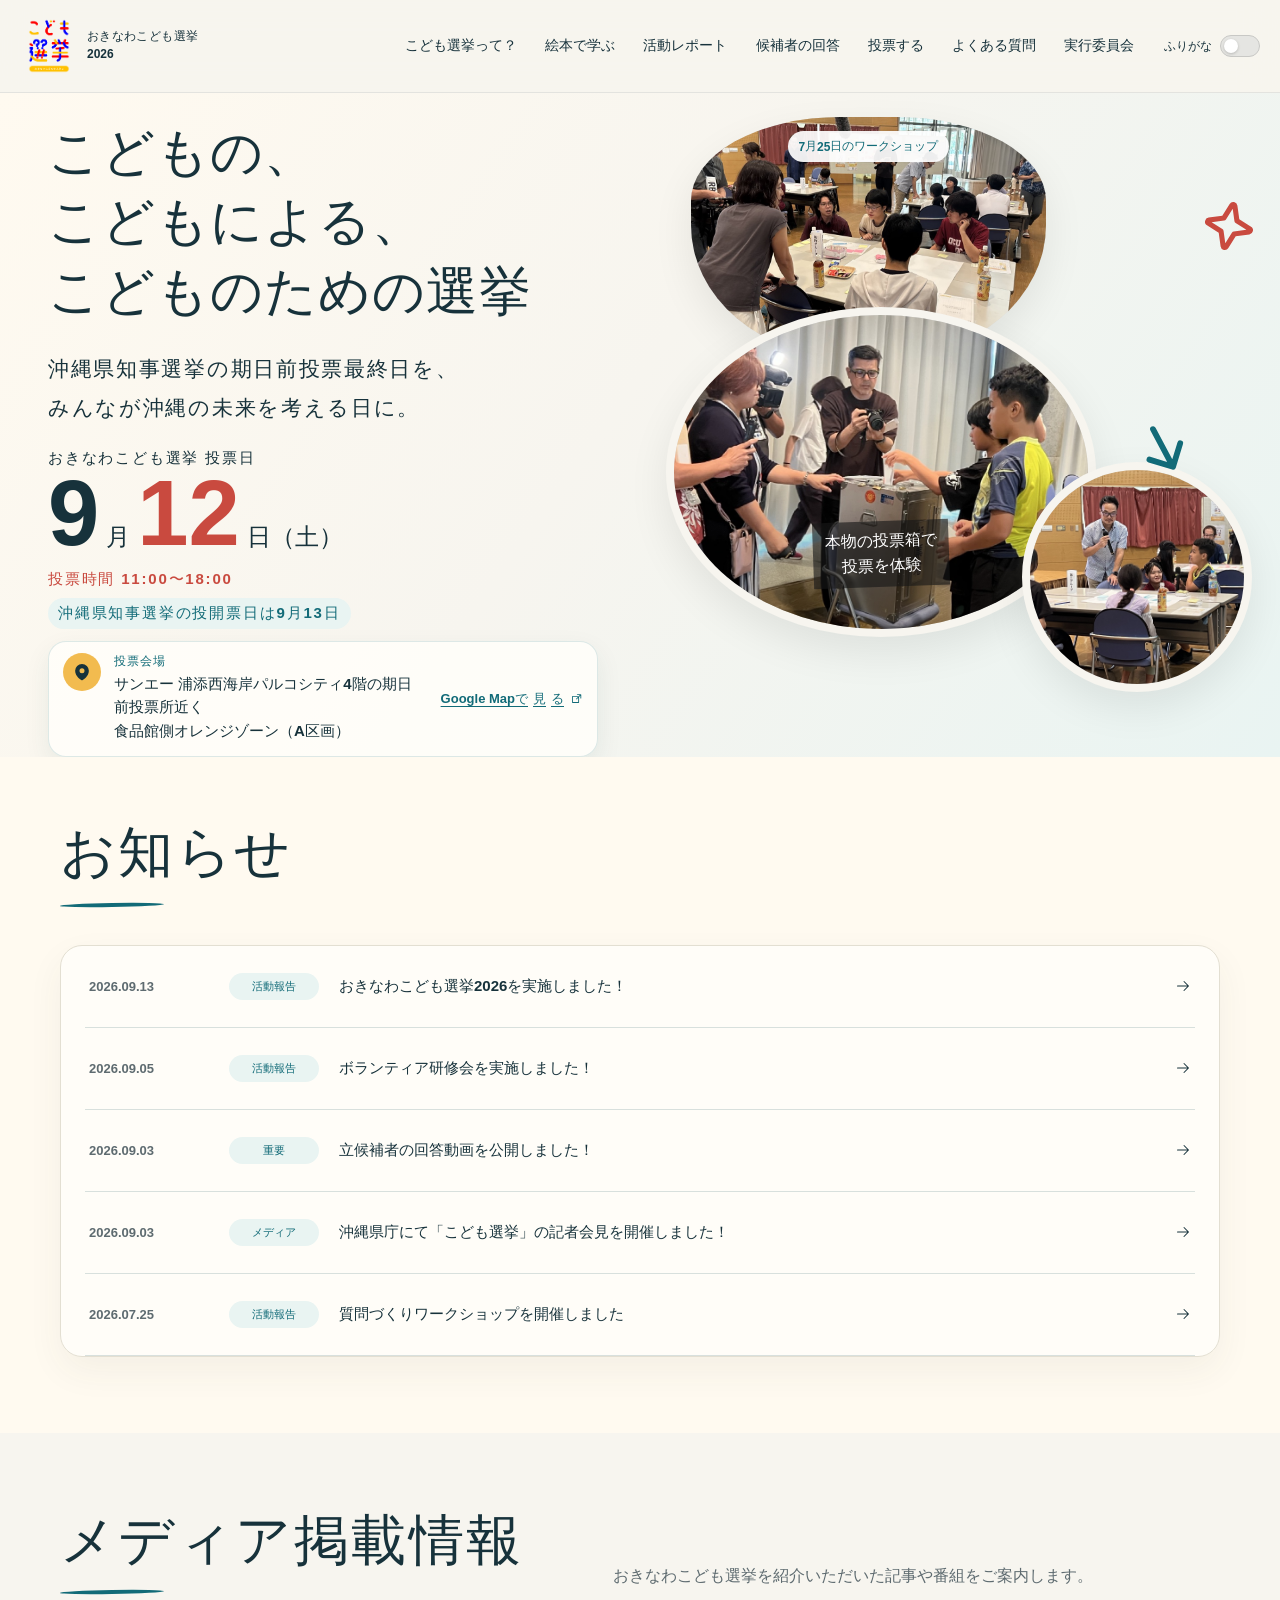
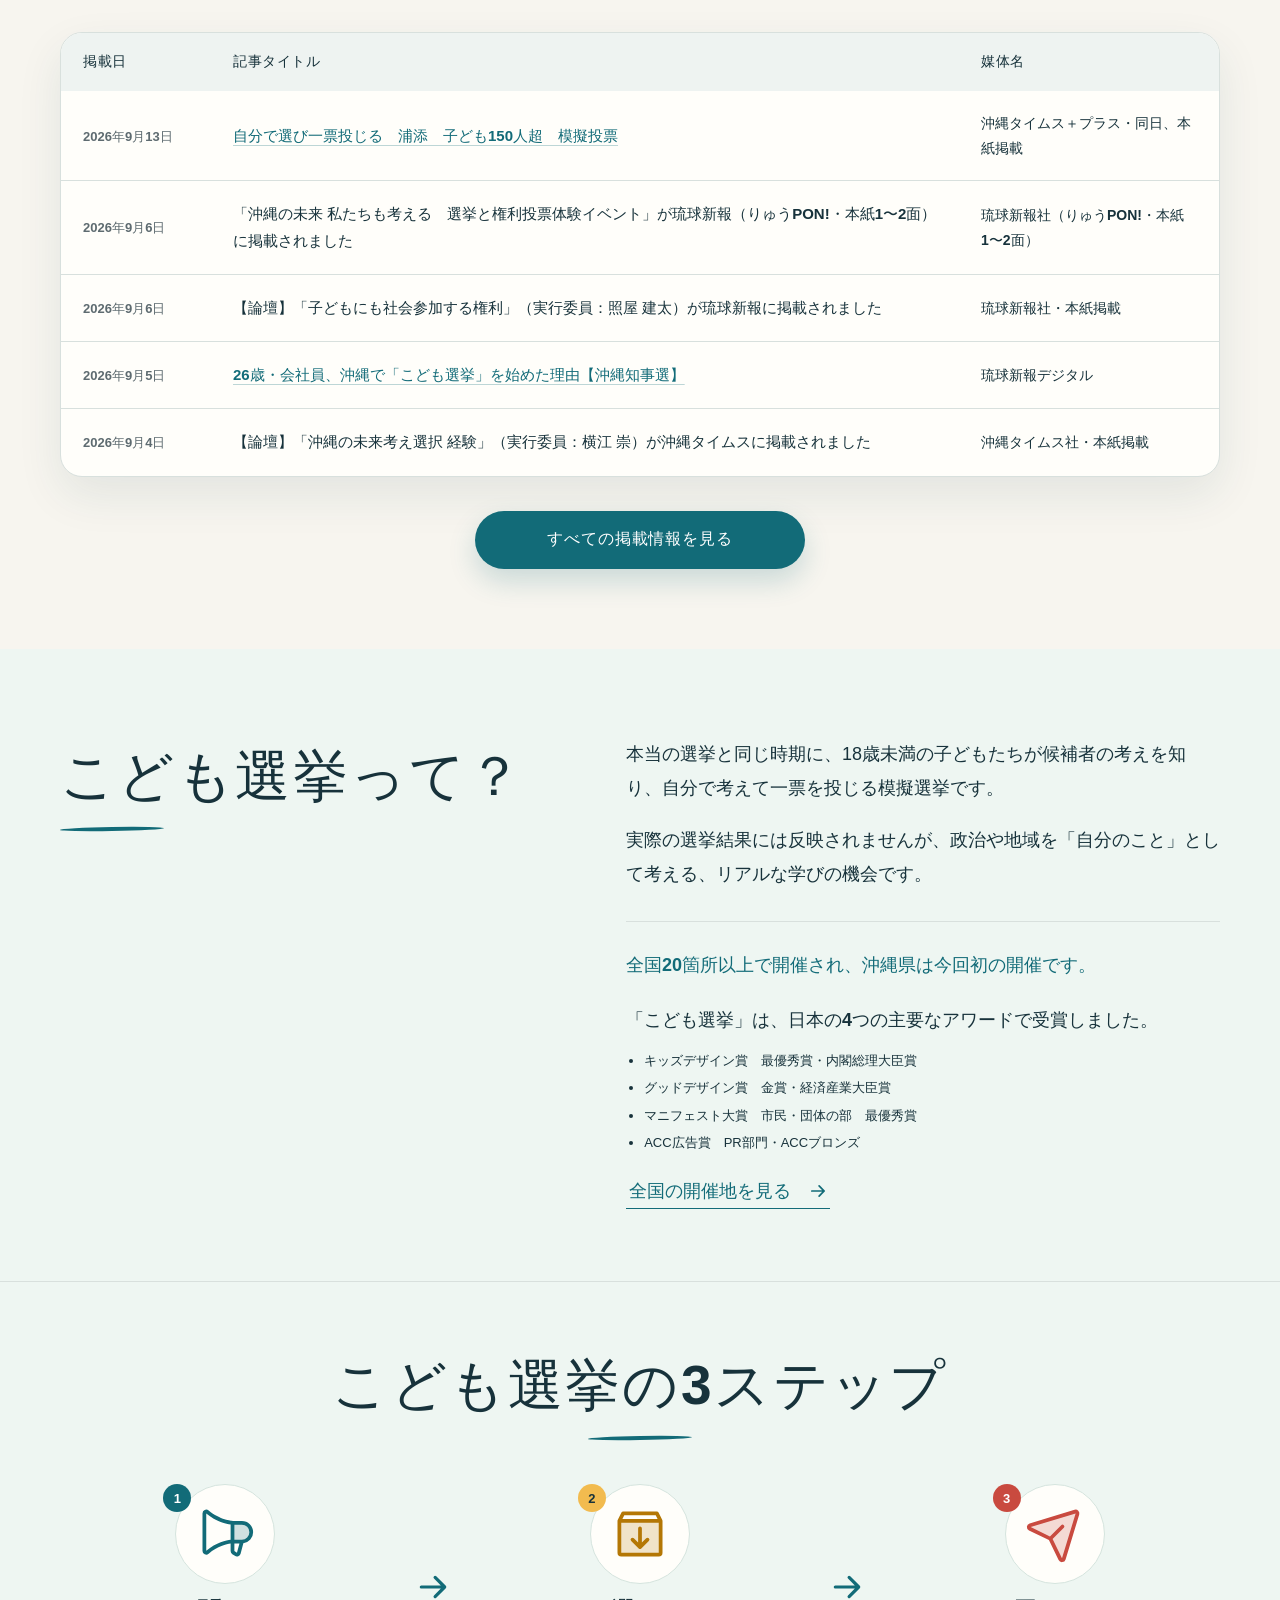
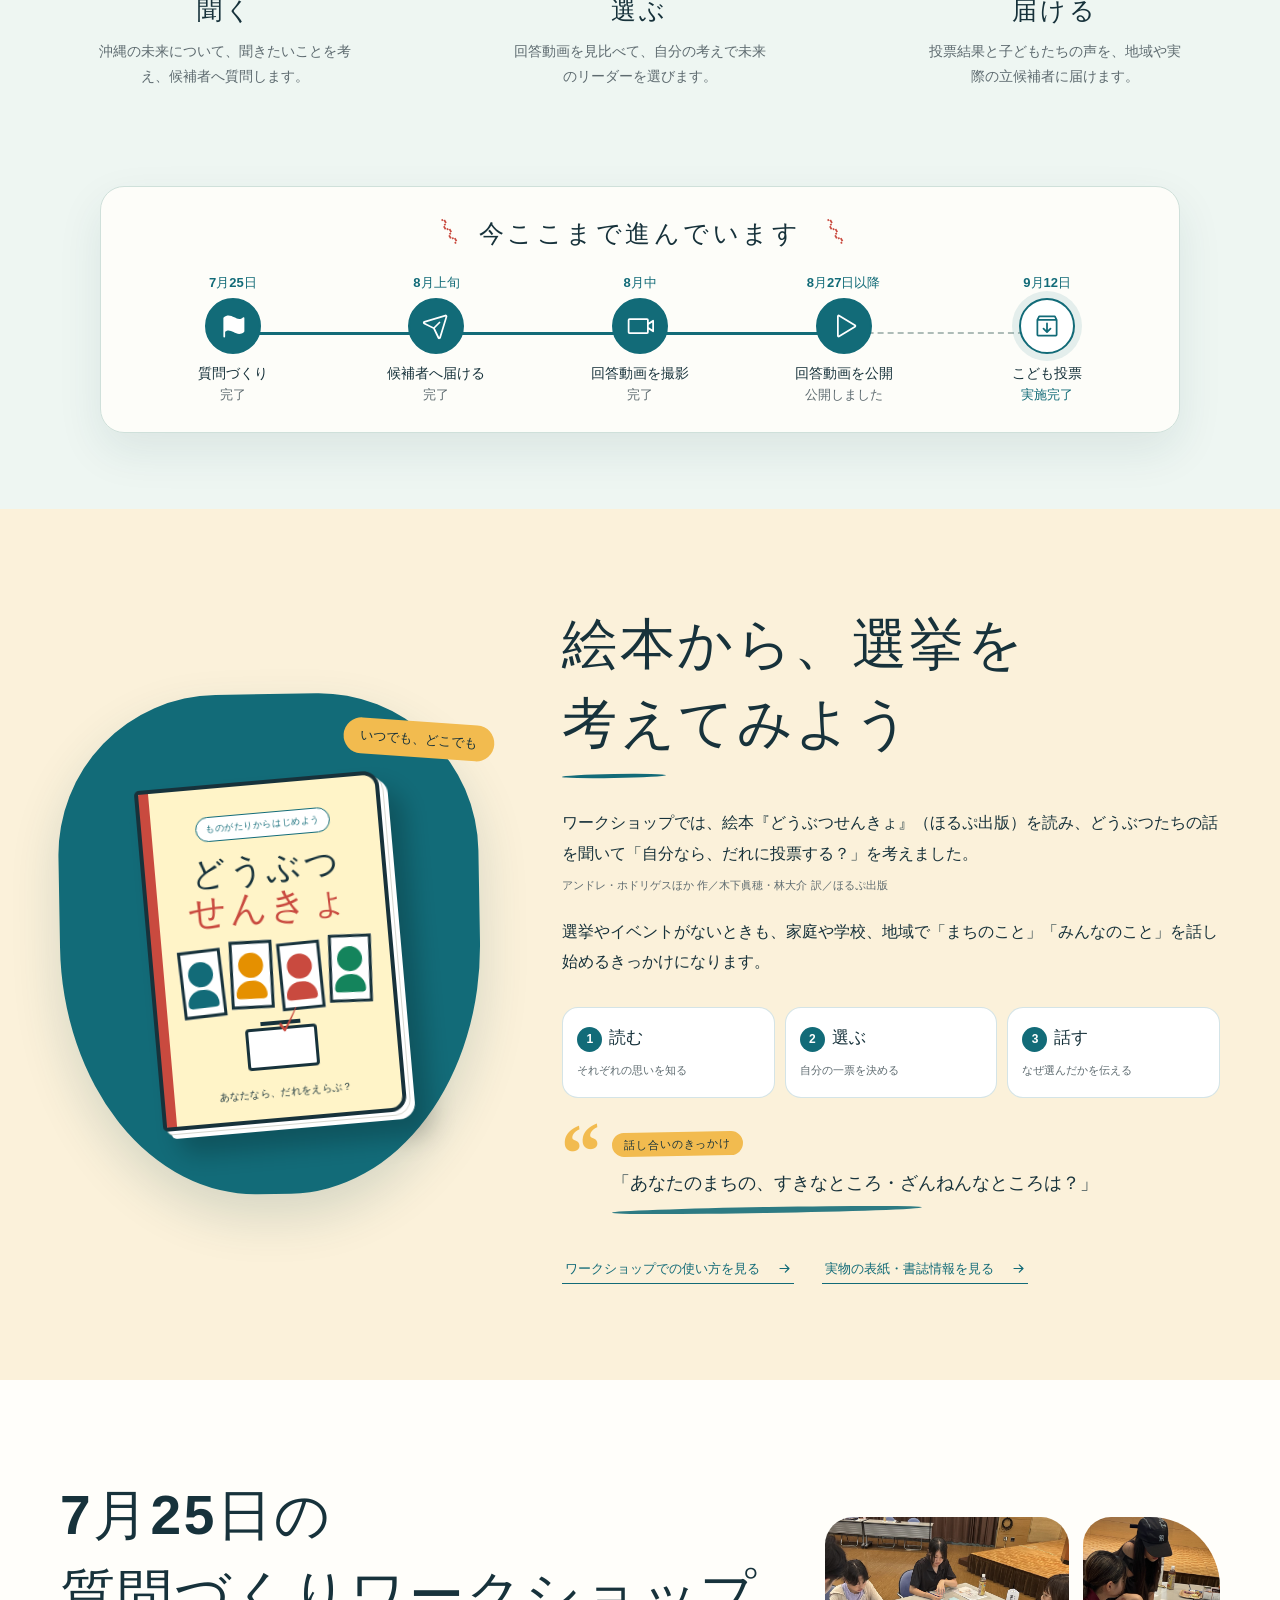
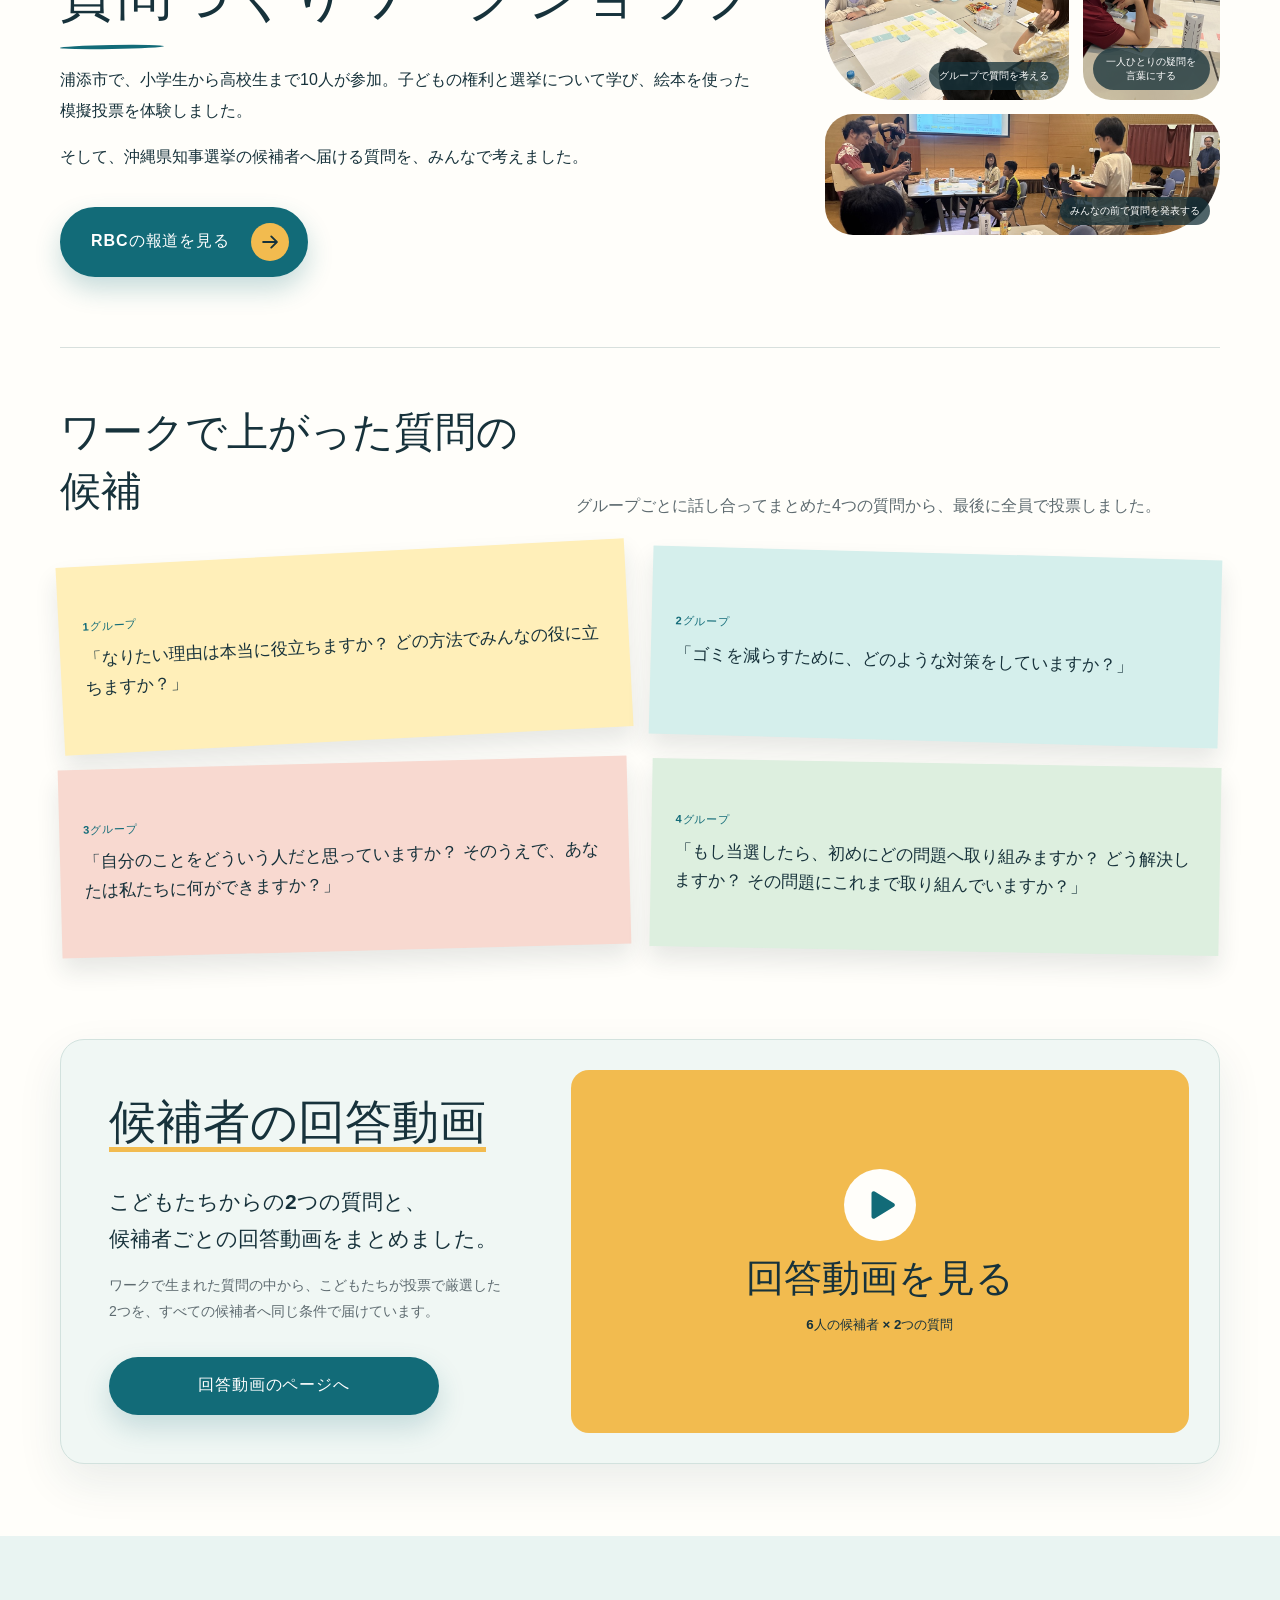
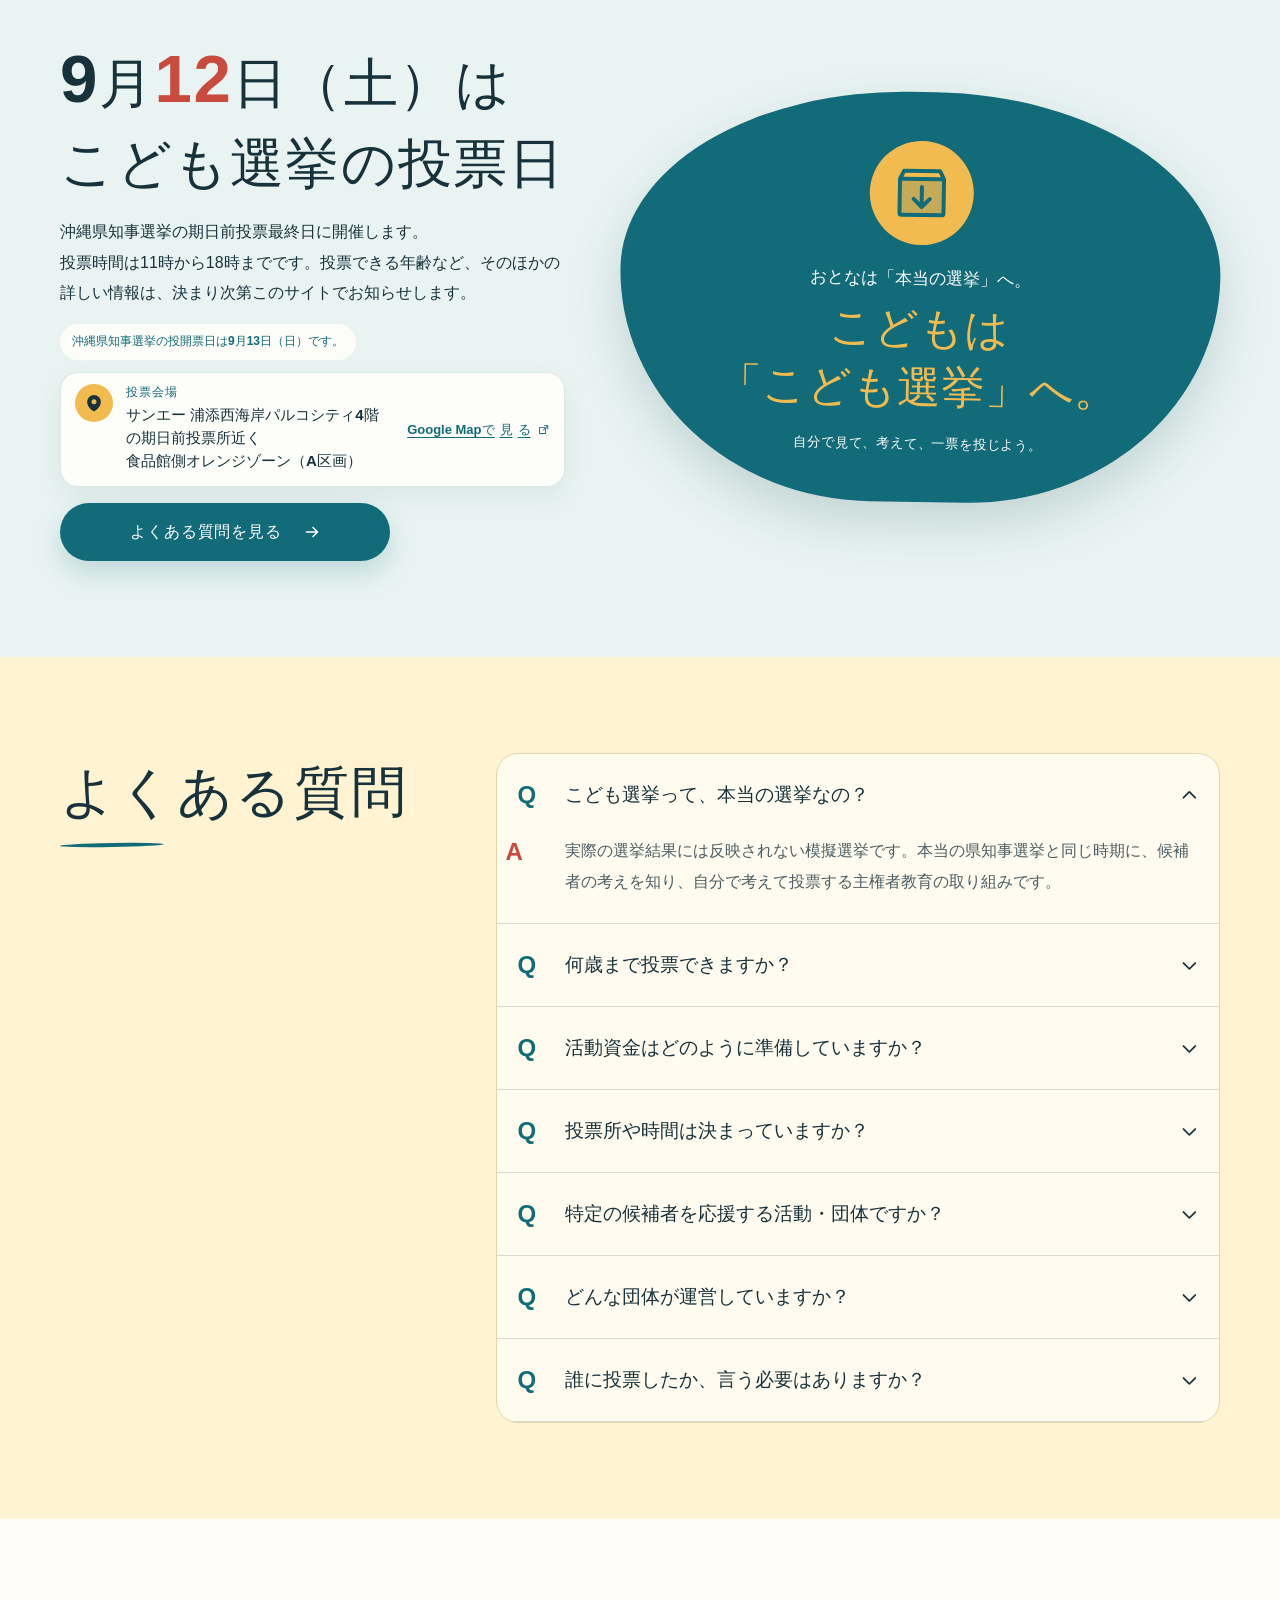
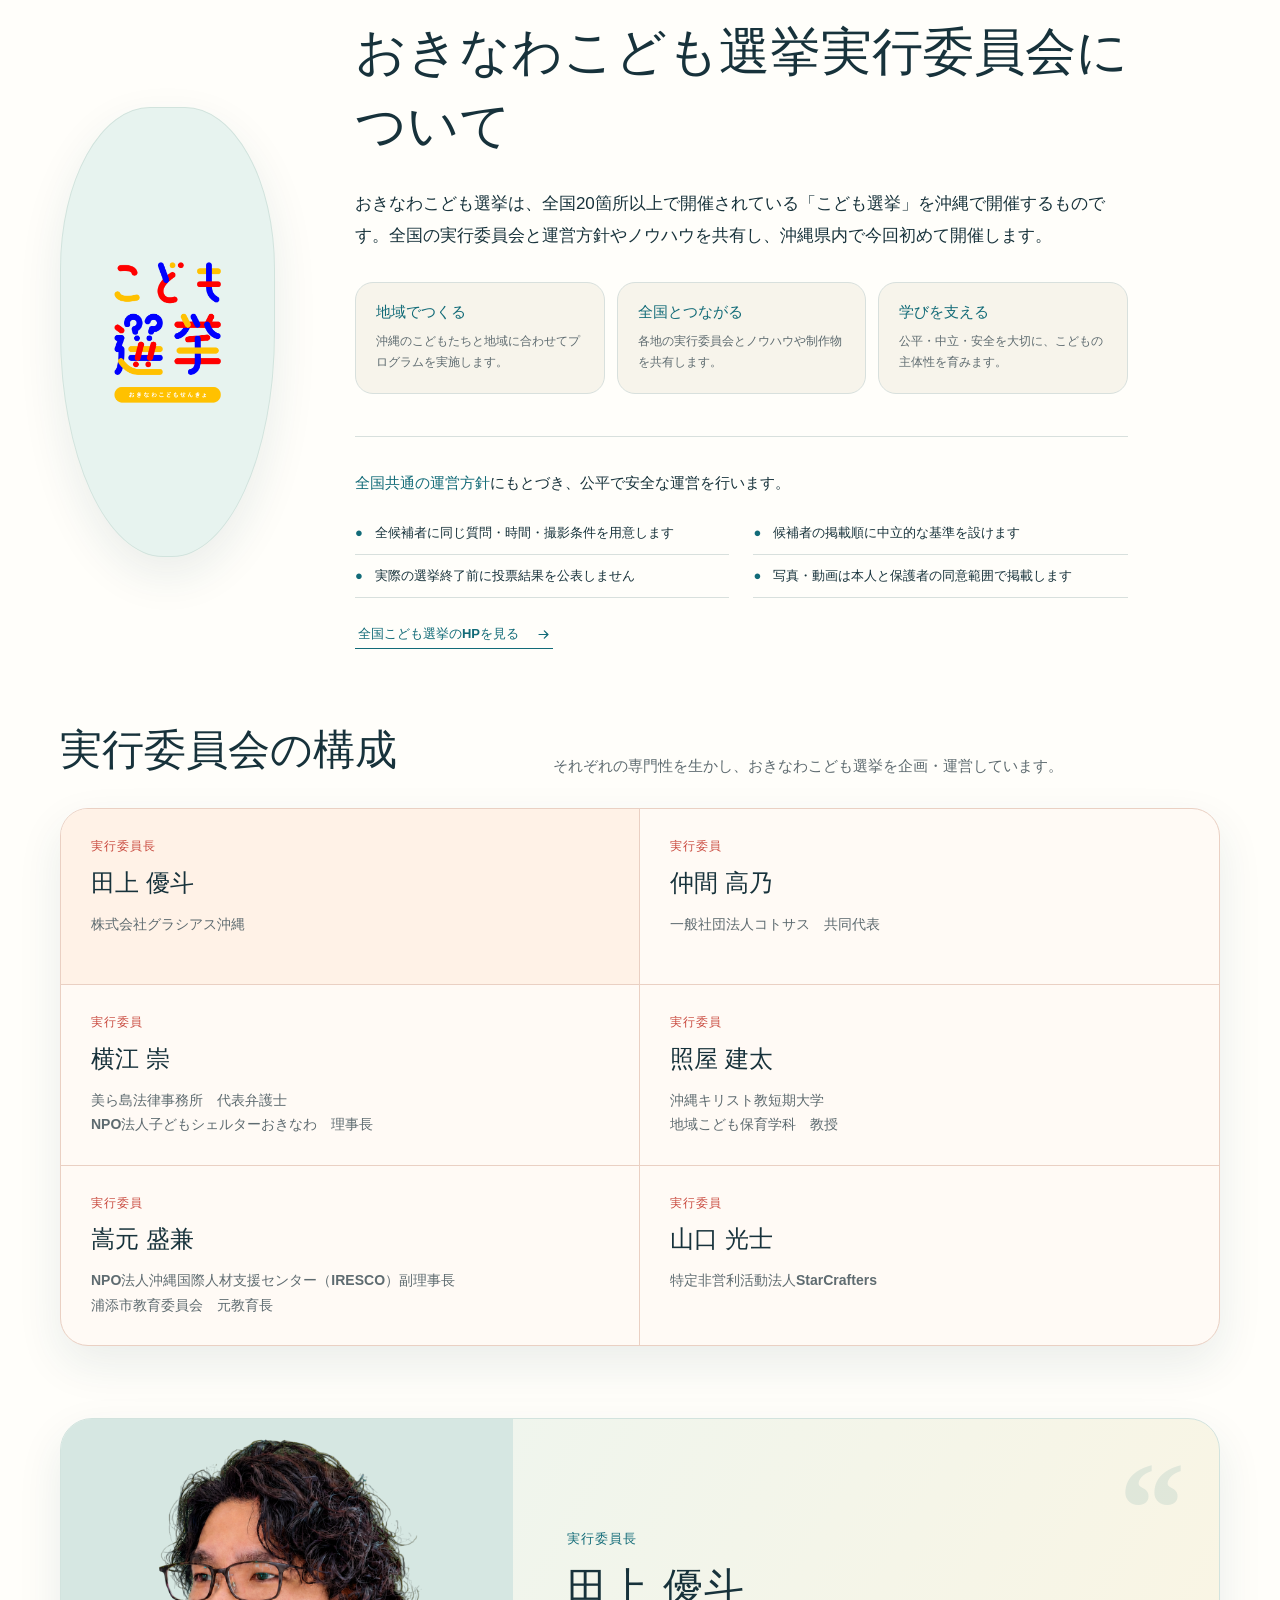
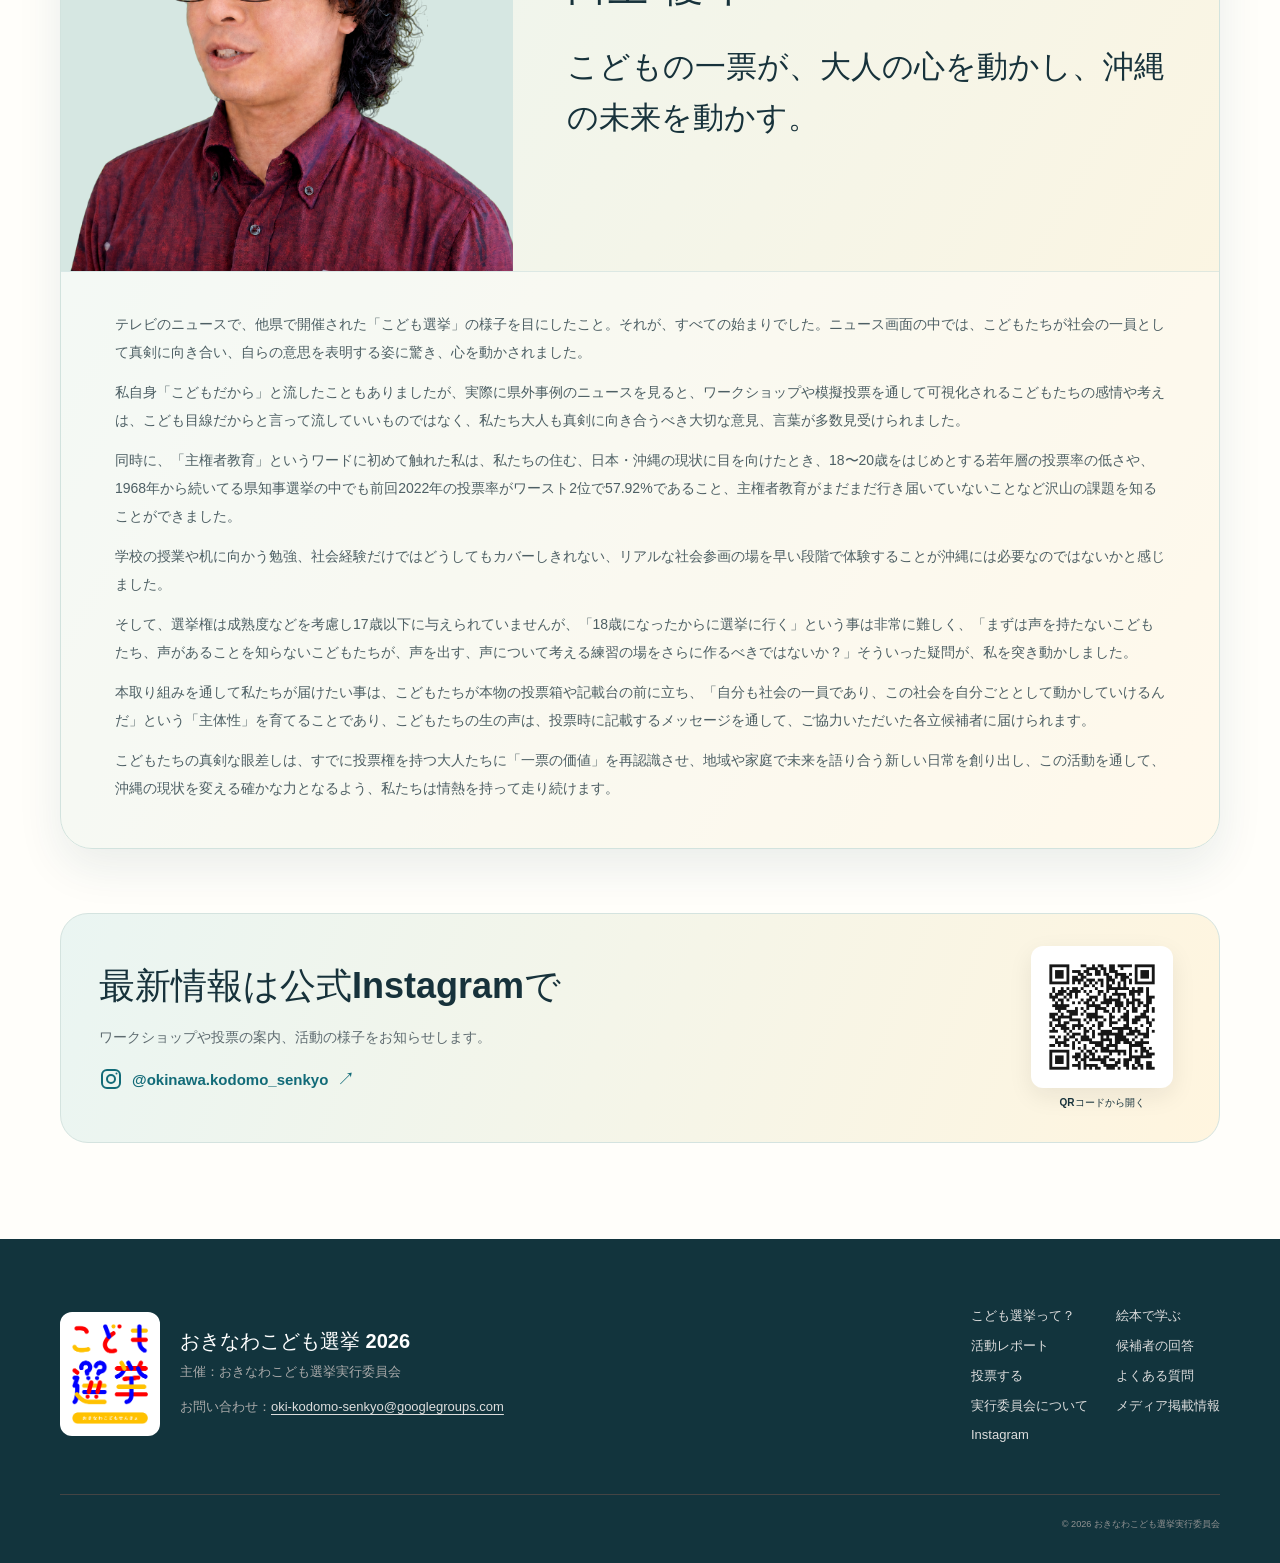
==== commit eaafd356: "Publish election results report" ====
--- a/index.html
+++ b/index.html
@@ -411,7 +411,25 @@
             </h2>
           </div>
           <div class="news-list">
-            <a href="./news/2026-09-05/"
+            <a href="./news/2026-09-12/"
+              ><time datetime="2026-09-13">2026.09.13</time
+              ><span
+                ><ruby>活動報告<rt>かつどうほうこく</rt></ruby></span
+              ><strong
+                >おきなわこども<ruby>選挙<rt>せんきょ</rt></ruby
+                >2026を<ruby>実施<rt>じっし</rt></ruby
+                >しました！</strong
+              ><svg
+                xmlns="http://www.w3.org/2000/svg"
+                width="1em"
+                height="1em"
+                fill="currentColor"
+                viewBox="0 0 256 256"
+              >
+                <path
+                  d="M221.66,133.66l-72,72a8,8,0,0,1-11.32-11.32L196.69,136H40a8,8,0,0,1,0-16H196.69L138.34,61.66a8,8,0,0,1,11.32-11.32l72,72A8,8,0,0,1,221.66,133.66Z"
+                ></path></svg></a
+            ><a href="./news/2026-09-05/"
               ><time datetime="2026-09-05">2026.09.05</time
               ><span
                 ><ruby>活動報告<rt>かつどうほうこく</rt></ruby></span
@@ -484,25 +502,7 @@
                 <path
                   d="M221.66,133.66l-72,72a8,8,0,0,1-11.32-11.32L196.69,136H40a8,8,0,0,1,0-16H196.69L138.34,61.66a8,8,0,0,1,11.32-11.32l72,72A8,8,0,0,1,221.66,133.66Z"
                 ></path></svg></a
-            ><a href="./news/2026-07-12/"
-              ><time datetime="2026-07-12">2026.07.12</time
-              ><span
-                >お<ruby>知<rt>し</rt></ruby
-                >らせ</span
-              ><strong
-                >ワークショップの<ruby>日程変更<rt>にっていへんこう</rt></ruby
-                >について</strong
-              ><svg
-                xmlns="http://www.w3.org/2000/svg"
-                width="1em"
-                height="1em"
-                fill="currentColor"
-                viewBox="0 0 256 256"
-              >
-                <path
-                  d="M221.66,133.66l-72,72a8,8,0,0,1-11.32-11.32L196.69,136H40a8,8,0,0,1,0-16H196.69L138.34,61.66a8,8,0,0,1,11.32-11.32l72,72A8,8,0,0,1,221.66,133.66Z"
-                ></path></svg
-            ></a>
+            >
           </div>
         </div>
       </section>
@@ -540,6 +540,20 @@
                 </tr>
               </thead>
               <tbody>
+                <tr>
+                  <td data-label="掲載日">
+                    <time datetime="2026-09-13">2026<ruby>年<rt>ねん</rt></ruby>9<ruby>月<rt>がつ</rt></ruby>13<ruby>日<rt>にち</rt></ruby></time>
+                  </td>
+                  <td class="media-table__title" data-label="記事タイトル">
+                    <a
+                      href="https://www.okinawatimes.co.jp/articles/-/1922817"
+                      target="_blank"
+                      rel="noreferrer"
+                      >自分で選び一票投じる　浦添　子ども150人超　模擬投票</a
+                    >
+                  </td>
+                  <td data-label="媒体名">沖縄タイムス＋プラス・同日、本紙掲載</td>
+                </tr>
                 <tr>
                   <td data-label="掲載日">
                     <time datetime="2026-09-06">2026<ruby>年<rt>ねん</rt></ruby>9<ruby>月<rt>がつ</rt></ruby>6<ruby>日<rt>にち</rt></ruby></time>
@@ -580,20 +594,6 @@
                     <span class="media-table__title-text">【論壇】「沖縄の未来考え選択 経験」（実行委員：横江 崇）が沖縄タイムスに掲載されました</span>
                   </td>
                   <td data-label="媒体名">沖縄タイムス社・本紙掲載</td>
-                </tr>
-                <tr>
-                  <td data-label="掲載日">
-                    <time datetime="2026-09-04">2026<ruby>年<rt>ねん</rt></ruby>9<ruby>月<rt>がつ</rt></ruby>4<ruby>日<rt>にち</rt></ruby></time>
-                  </td>
-                  <td class="media-table__title" data-label="記事タイトル">
-                    <a
-                      href="https://news.yahoo.co.jp/articles/efa46f88826bddb63d99ea904754f1800a9212f9"
-                      target="_blank"
-                      rel="noreferrer"
-                      >【沖縄知事選】18歳未満が投票「こども選挙」県内初開催、子どもが選ぶ候補者は… 12日、浦添パルコシティ</a
-                    >
-                  </td>
-                  <td data-label="媒体名">Yahoo!ニュース（提供：琉球新報）</td>
                 </tr>
               </tbody>
             </table>
@@ -907,7 +907,7 @@
                 ><ruby>完了<rt>かんりょう</rt></ruby></small
               >
             </li>
-            <li class="progress-item progress-item--current">
+            <li class="progress-item progress-item--done">
               <span class="step-date"
                 >8<ruby>月<rt>がつ</rt></ruby
                 >27<ruby>日以降<rt>にちいこう</rt></ruby></span
@@ -930,7 +930,7 @@
                 >しました</small
               >
             </li>
-            <li class="progress-item progress-item--next">
+            <li class="progress-item progress-item--current">
               <span class="step-date"
                 >9<ruby>月<rt>がつ</rt></ruby
                 >12<ruby>日<rt>にち</rt></ruby></span
@@ -948,7 +948,7 @@
               ><strong
                 >こども<ruby>投票<rt>とうひょう</rt></ruby></strong
               ><small
-                >11<ruby>時<rt>じ</rt></ruby>〜18<ruby>時<rt>じ</rt></ruby></small
+                ><ruby>実施完了<rt>じっしかんりょう</rt></ruby></small
               >
             </li>
           </ol>
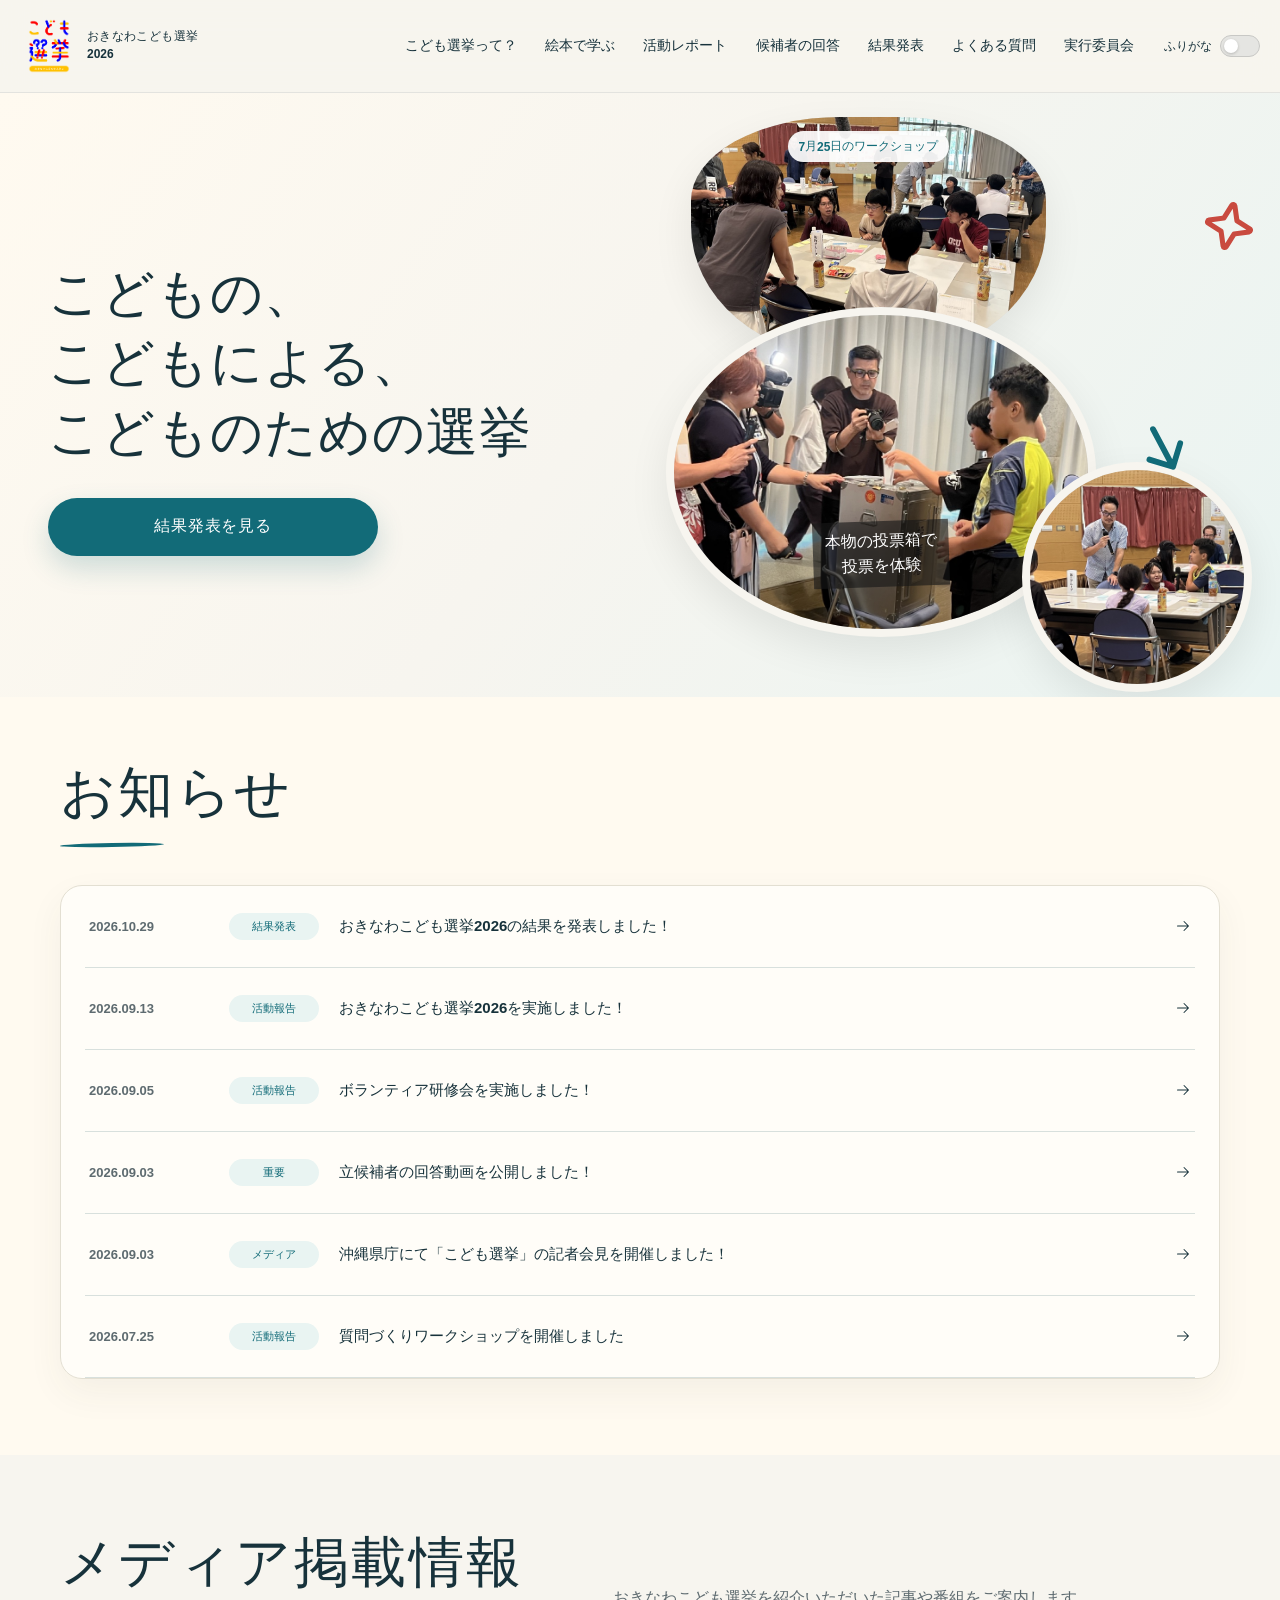
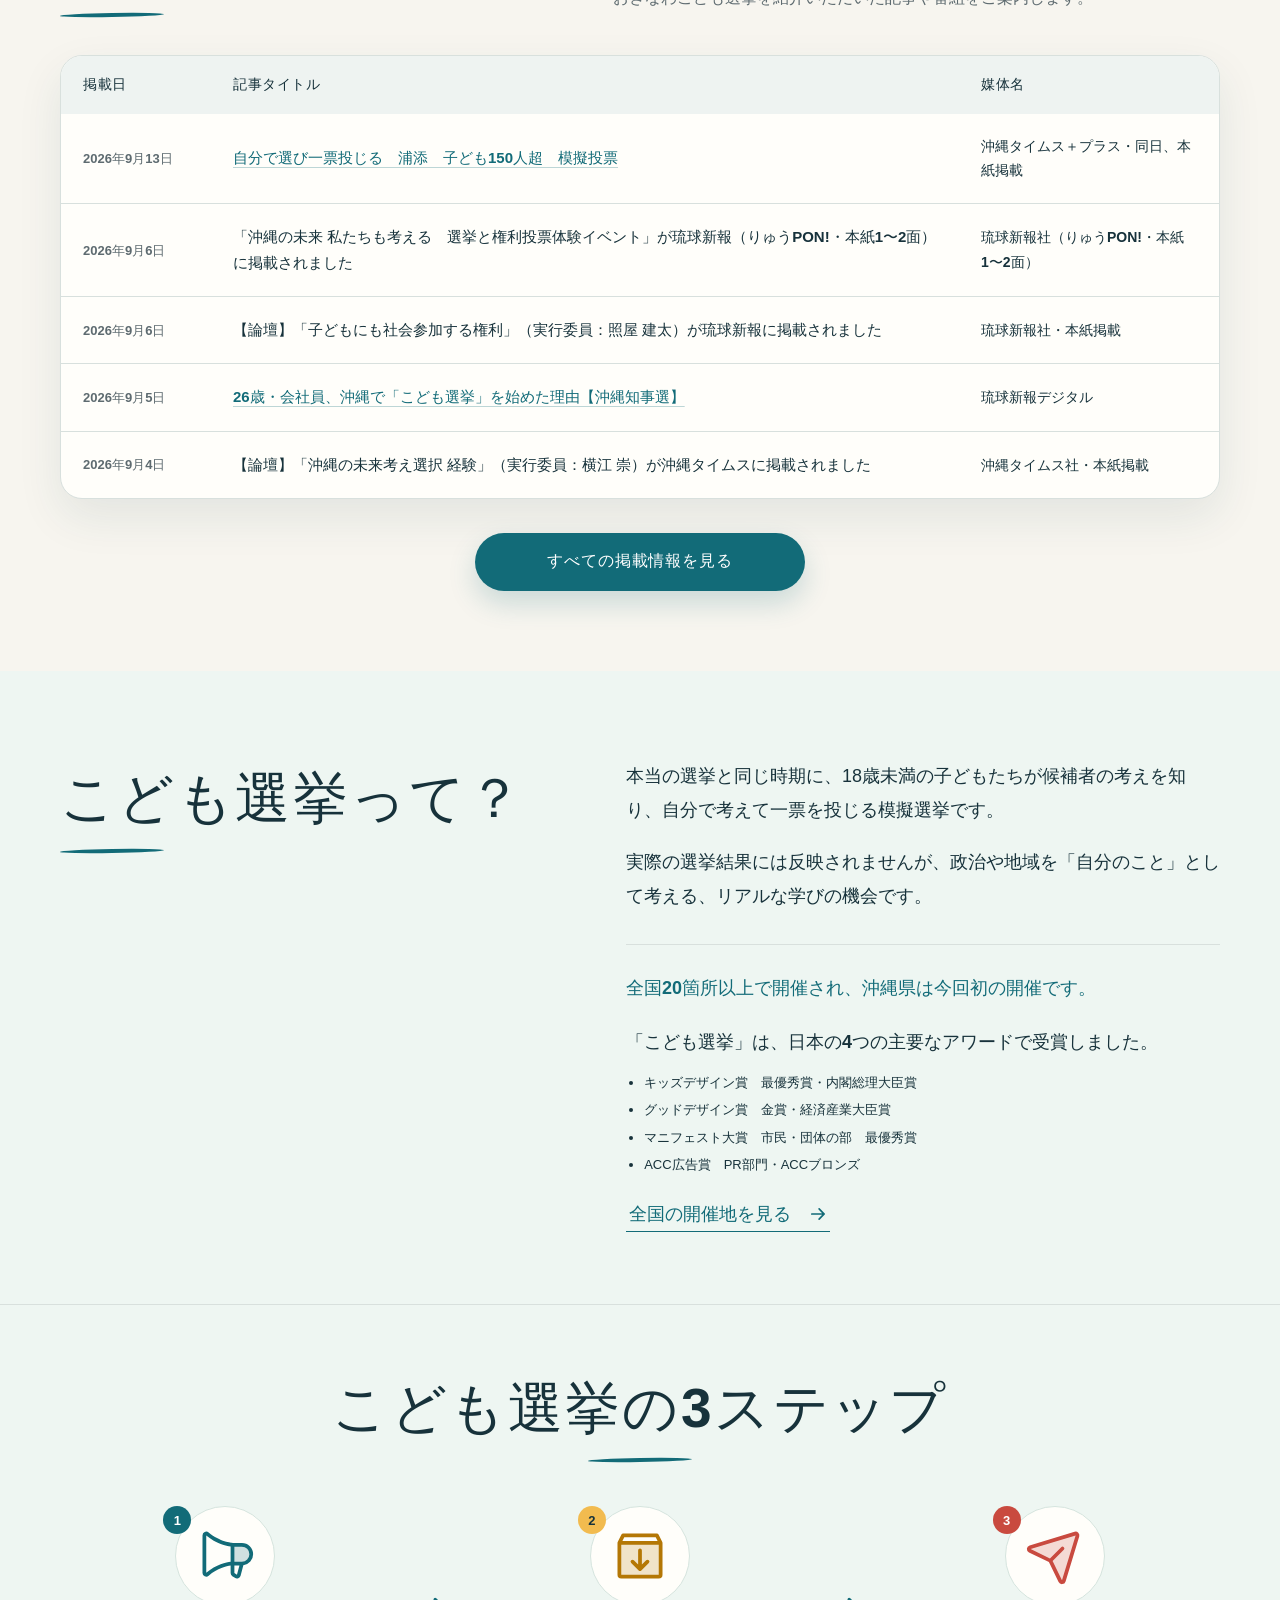
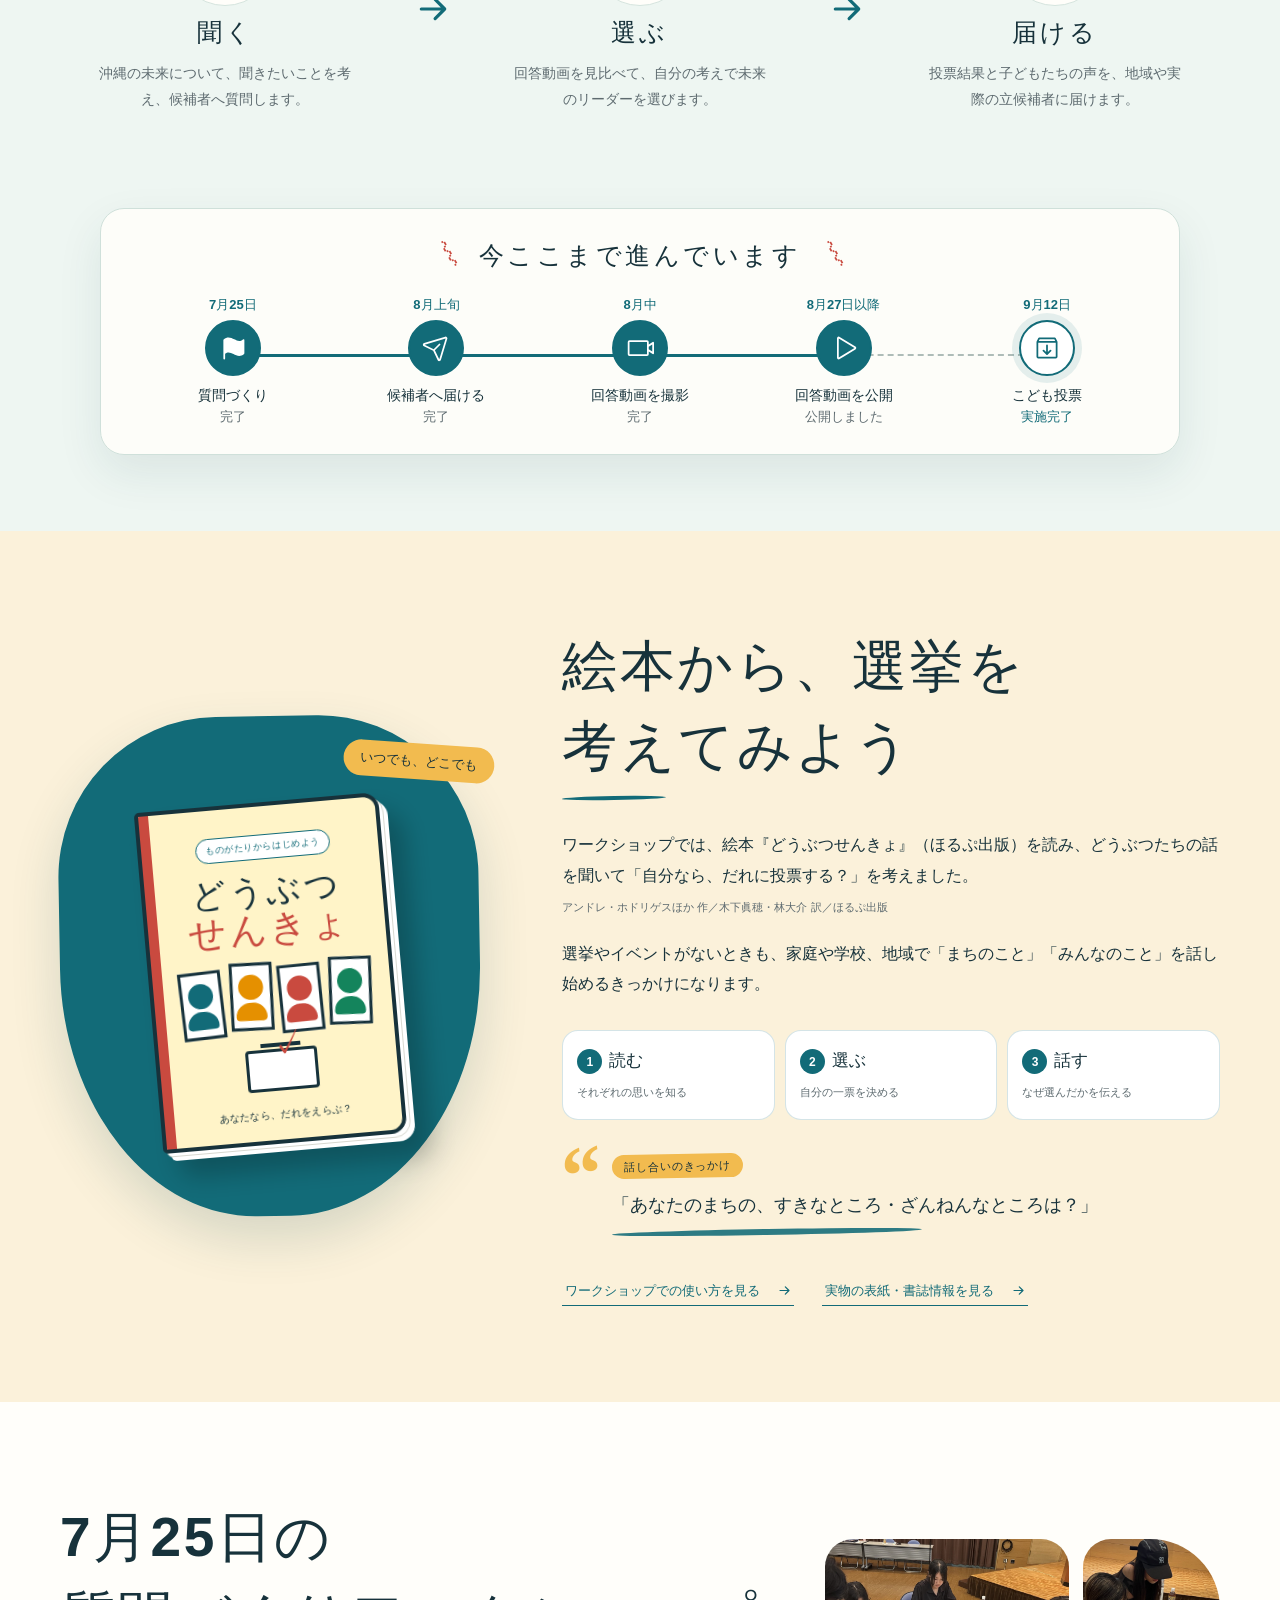
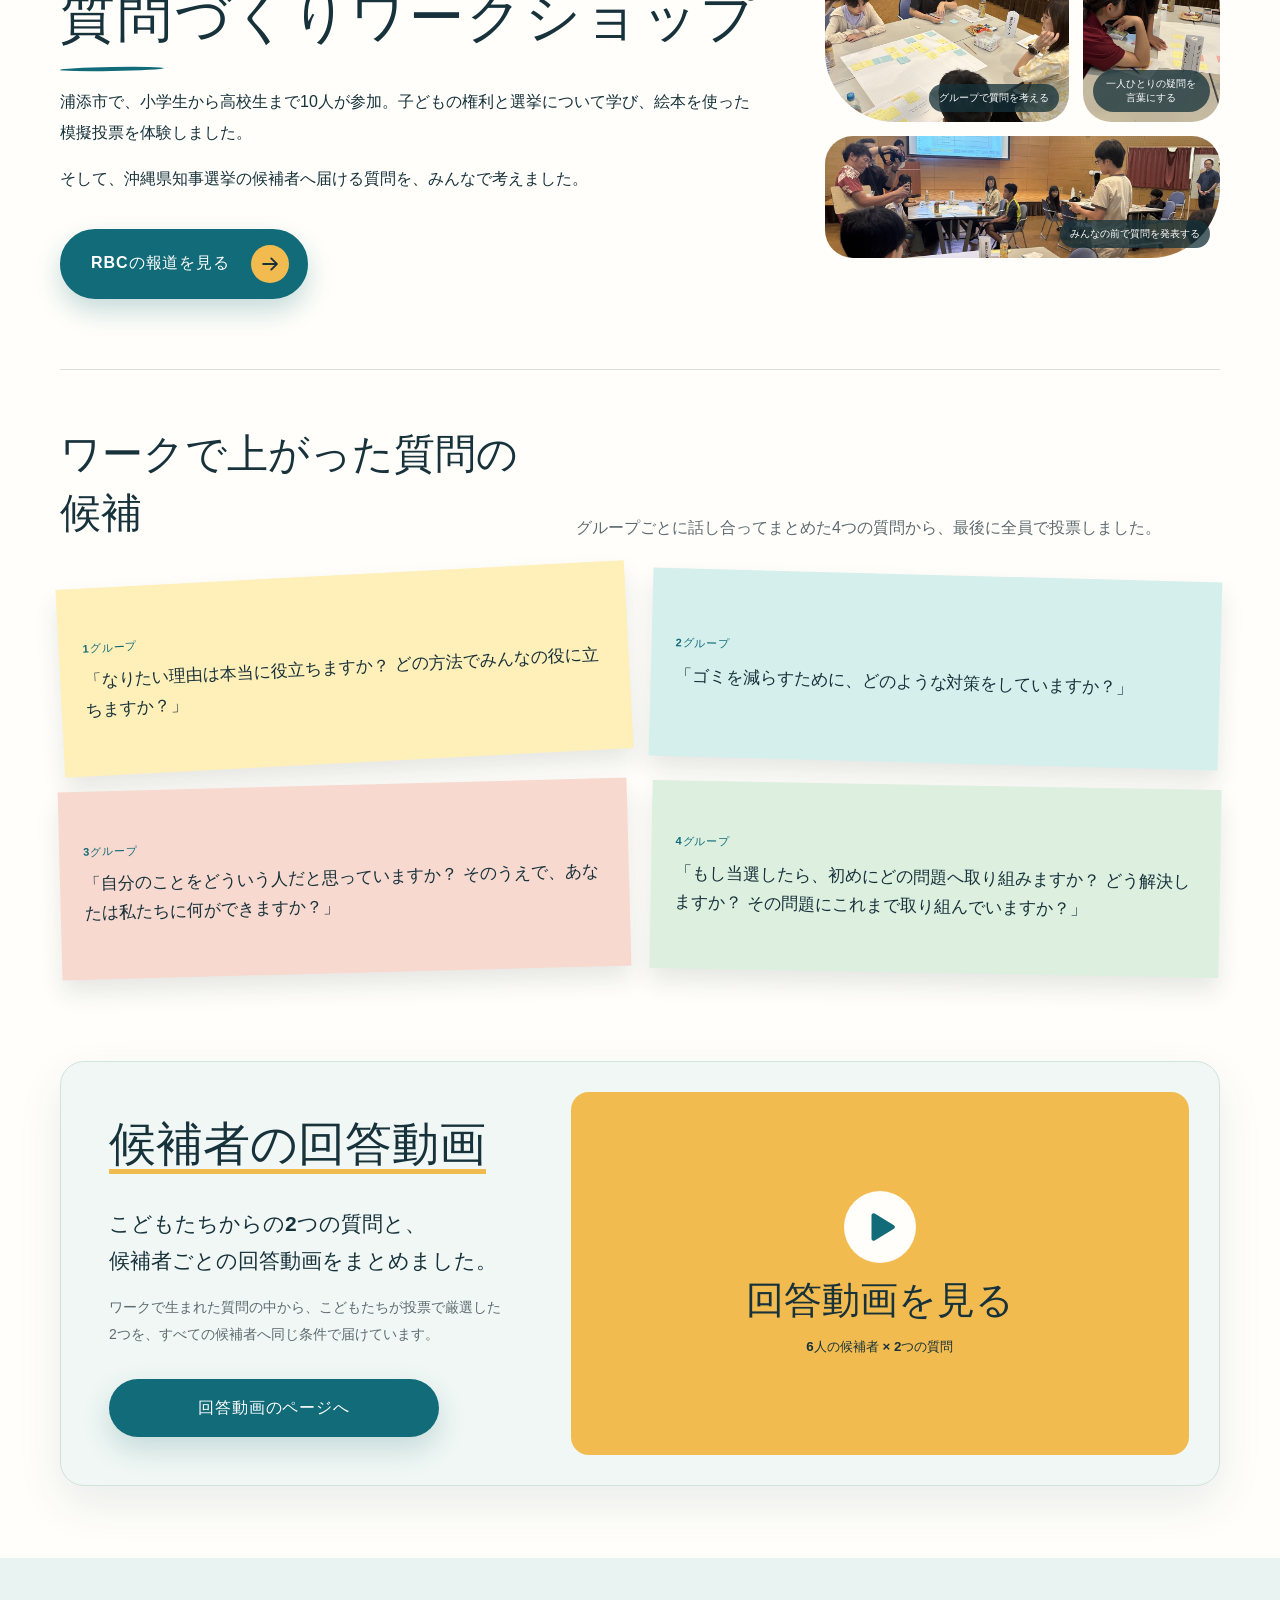
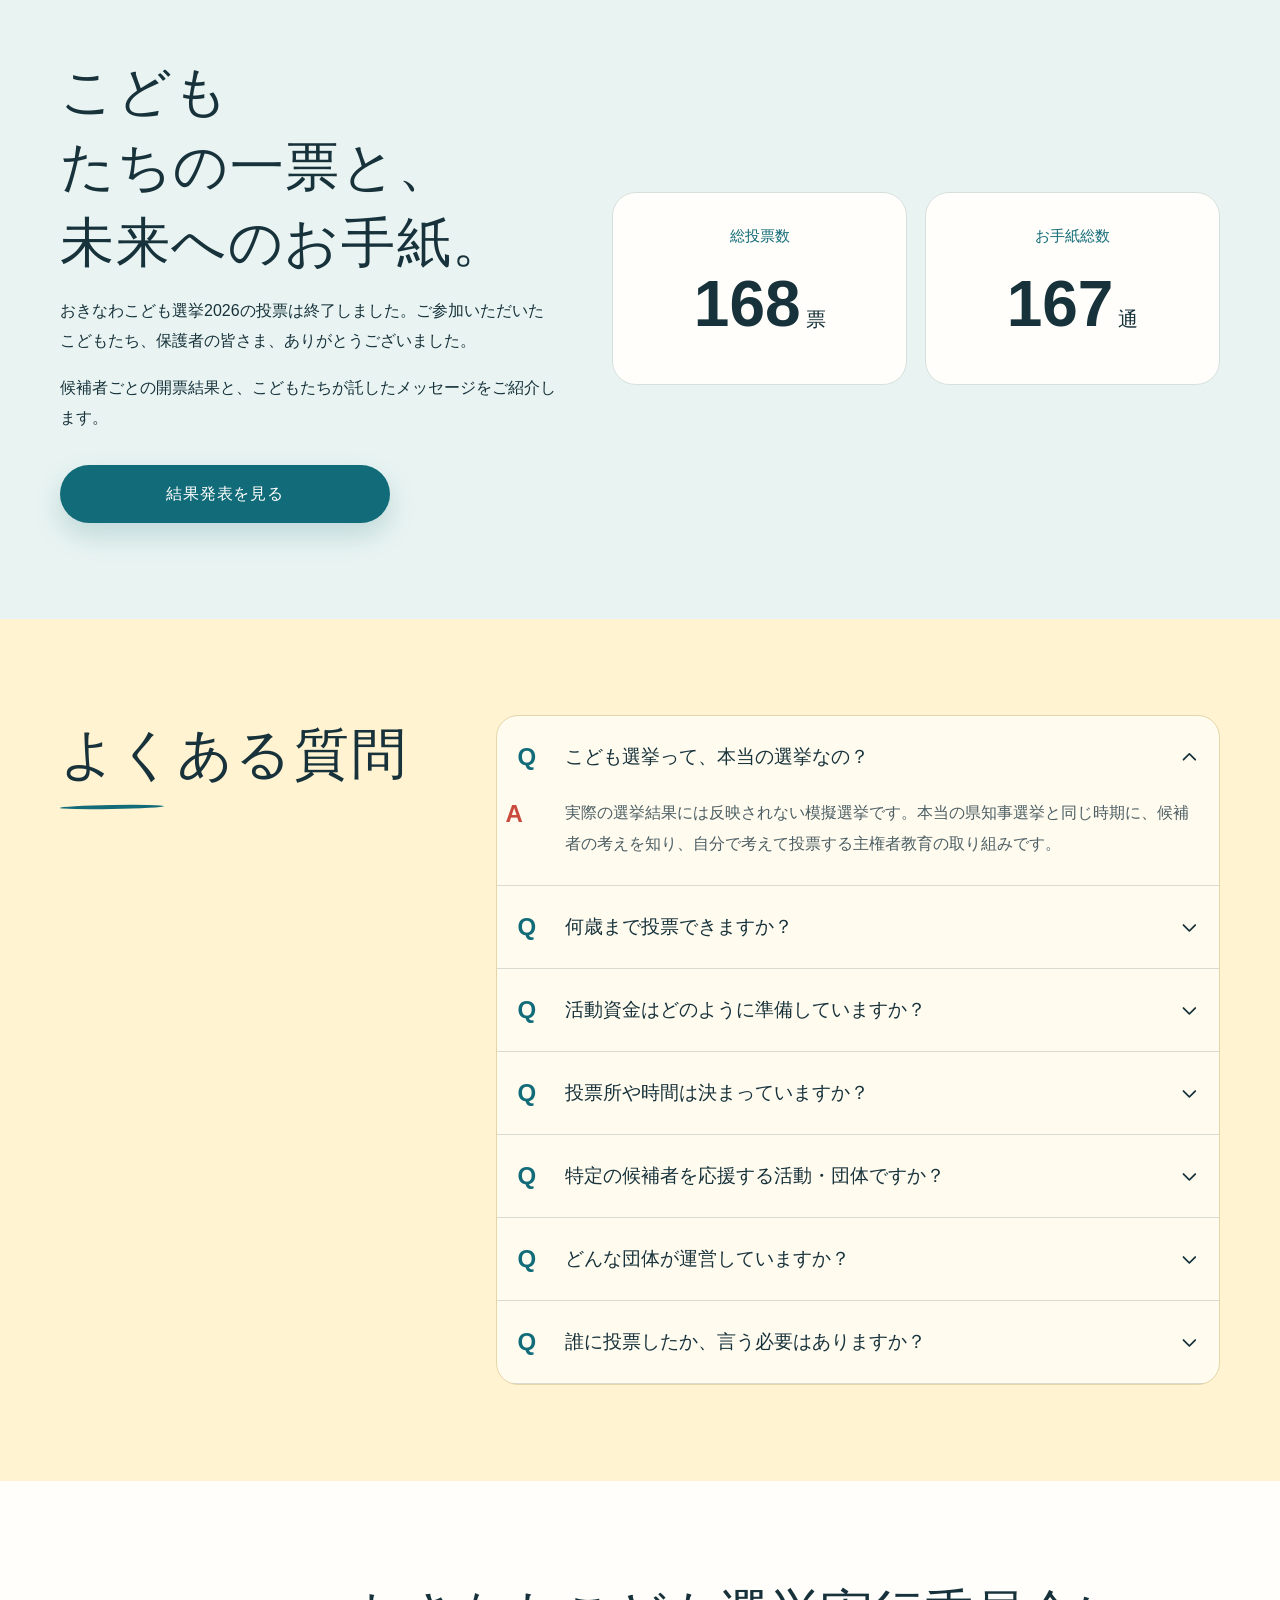
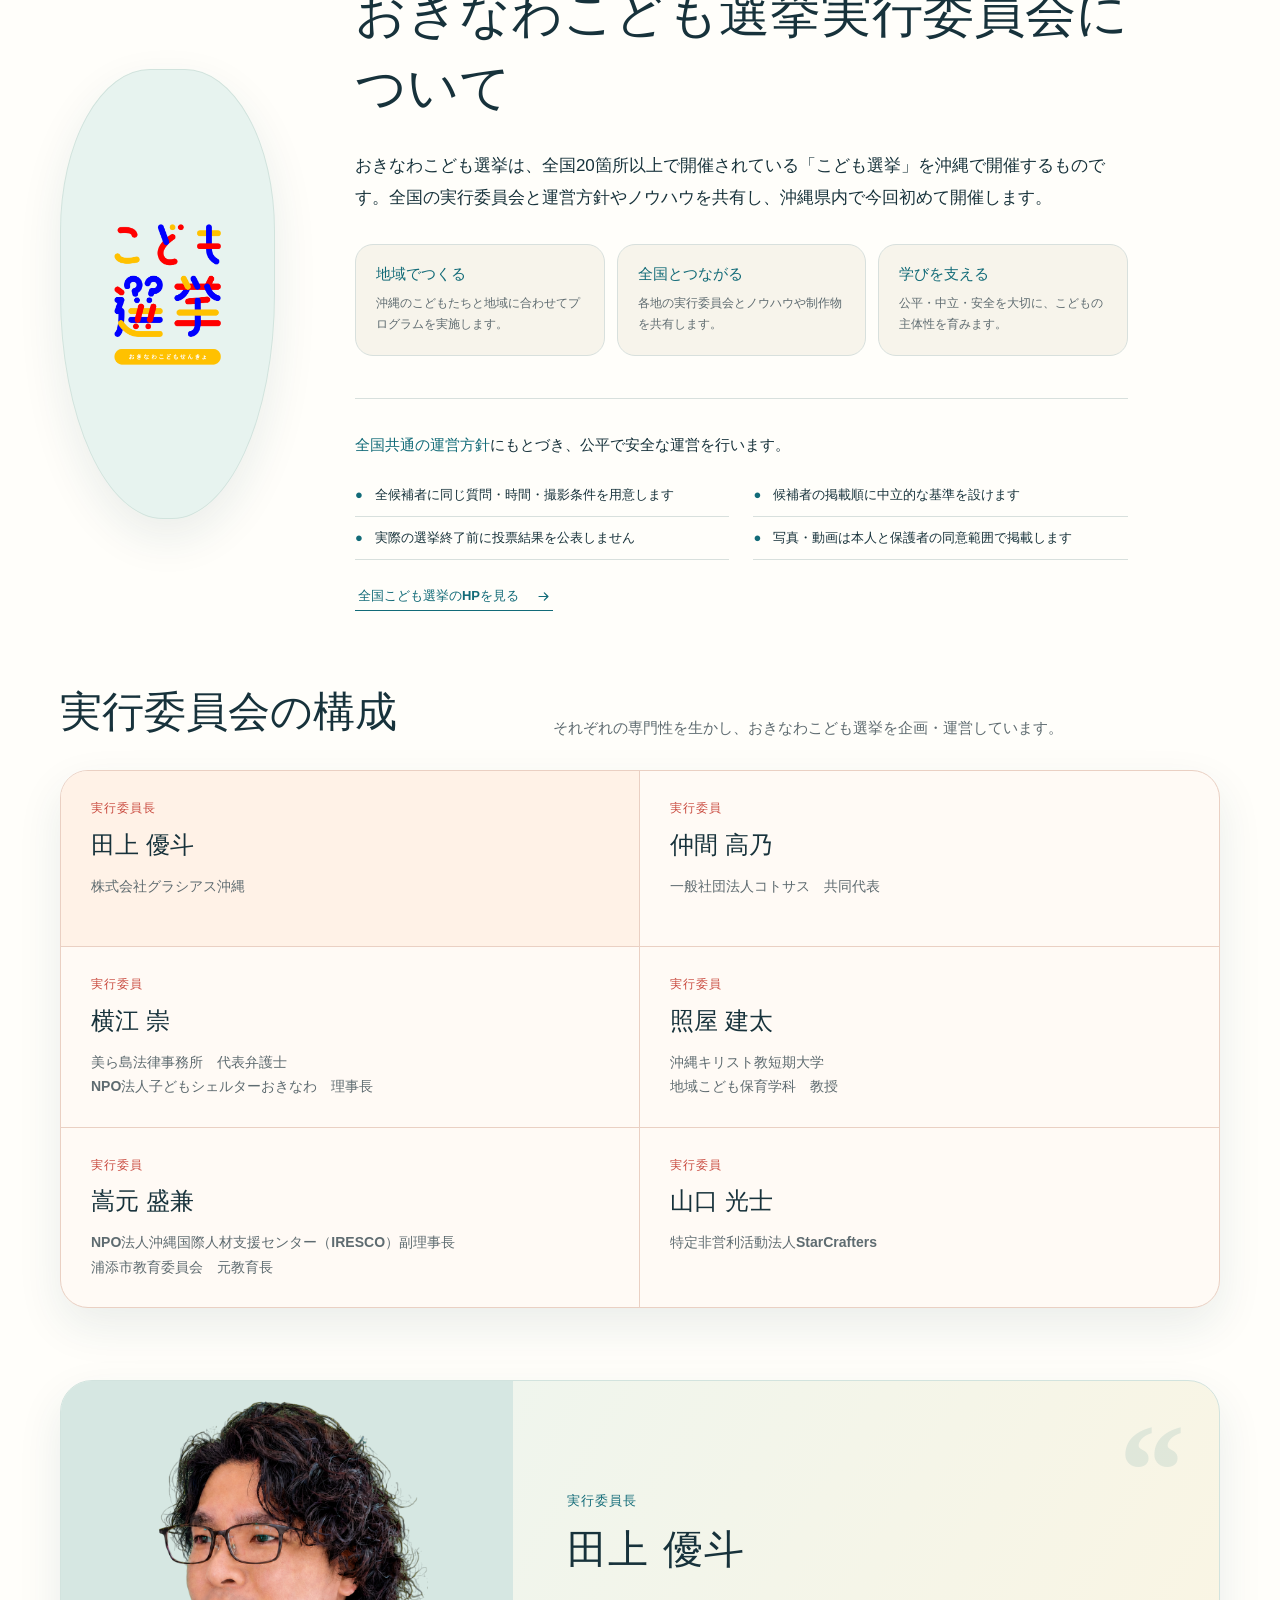
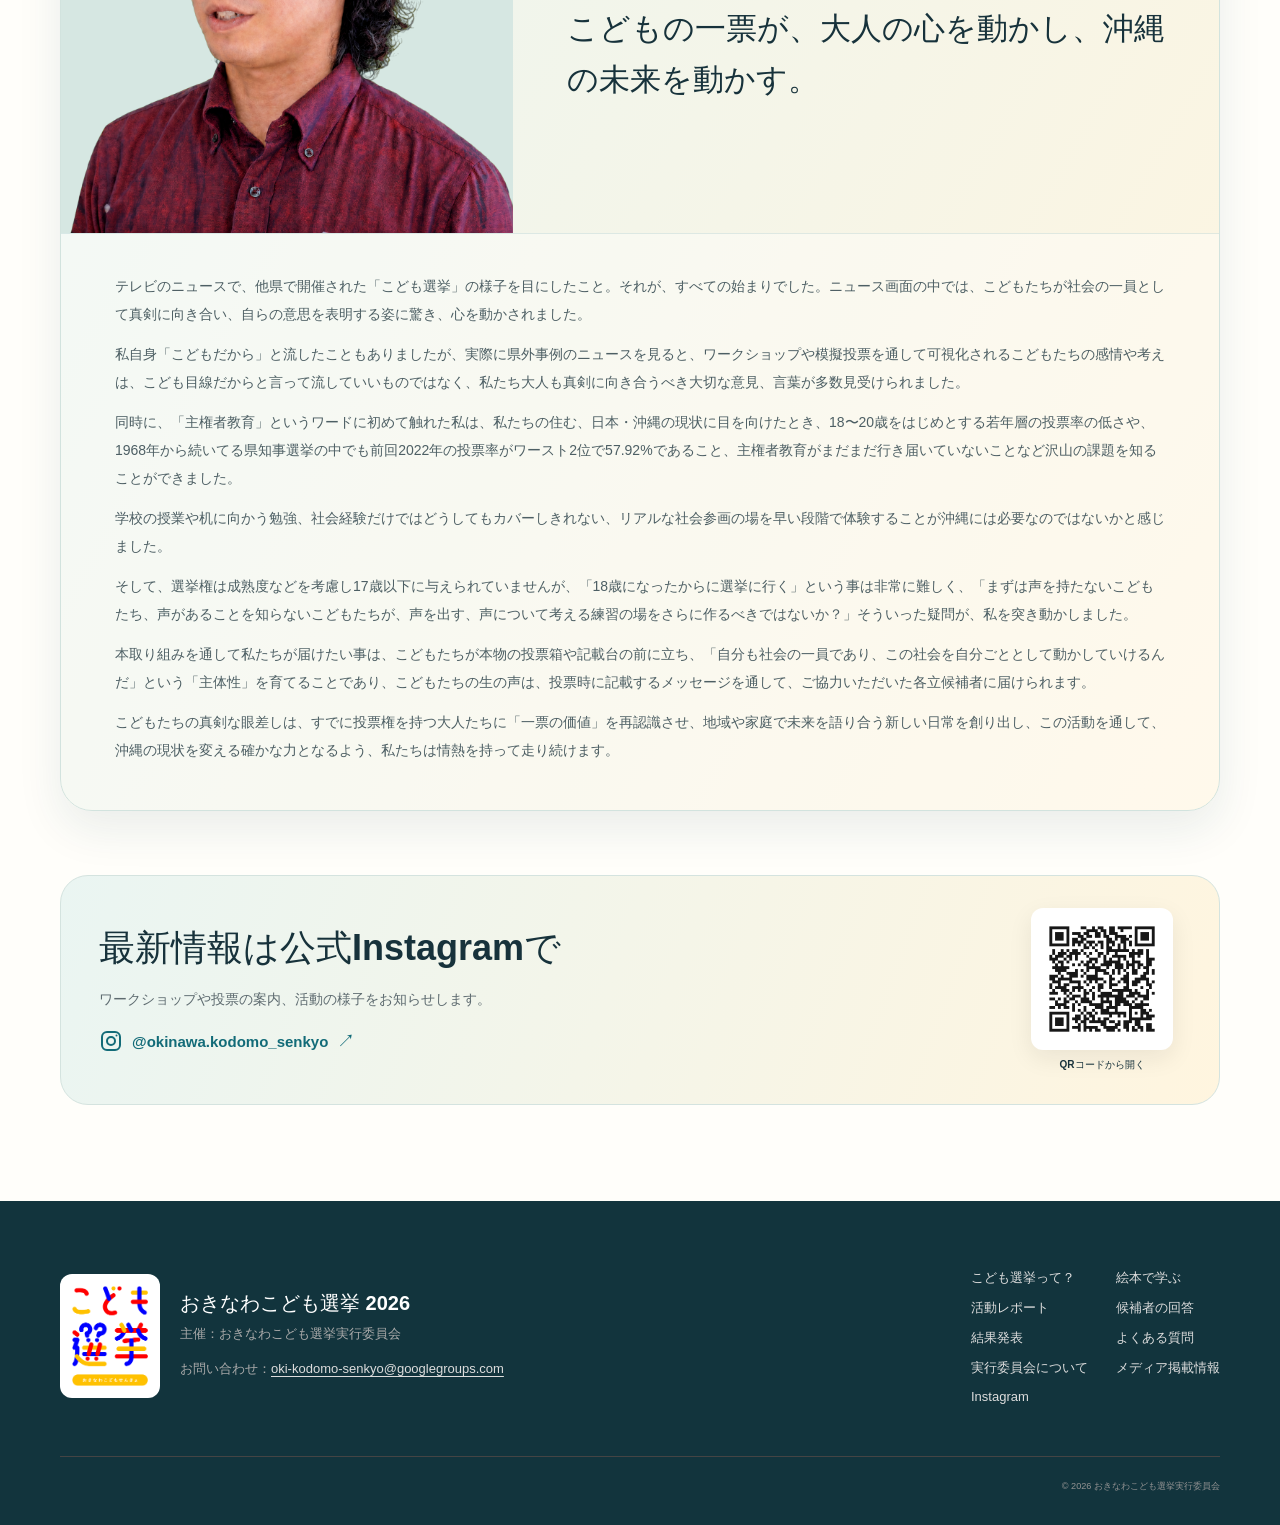
==== commit e30e7f85: "Add 2026 election results and refresh homepage" ====
--- a/index.html
+++ b/index.html
@@ -5,7 +5,7 @@
     <meta name="viewport" content="width=device-width, initial-scale=1.0" />
     <meta
       name="description"
-      content="2026年沖縄県知事選挙の期日前投票最終日に初開催する、おきなわこども選挙の公式サイトです。"
+      content="おきなわこども選挙2026の公式サイトです。投票結果や子どもたちのお手紙、活動レポートをお届けします。"
     />
     <meta name="theme-color" content="#fafaf7" />
     <meta property="og:title" content="おきなわこども選挙 2026" />
@@ -23,7 +23,7 @@
       type="image/png"
       href="./assets/images/okinawa-kodomo-senkyo-logo.png?v=20260803-1"
     />
-    <link rel="stylesheet" href="./assets/css/styles.css?v=20260907-1" />
+    <link rel="stylesheet" href="./assets/css/styles.css?v=20261030-1" />
     <link
       rel="preload"
       as="image"
@@ -88,8 +88,7 @@
             ><ruby>候補者<rt>こうほしゃ</rt></ruby
             >の<ruby>回答<rt>かいとう</rt></ruby></a
           ><a href="#vote"
-            ><ruby>投票<rt>とうひょう</rt></ruby
-            >する</a
+            ><ruby>結果発表<rt>けっかはっぴょう</rt></ruby></a
           ><a href="#faq"
             >よくある<ruby>質問<rt>しつもん</rt></ruby></a
           ><a href="#committee"
@@ -186,19 +185,7 @@
                 d="M221.66,133.66l-72,72a8,8,0,0,1-11.32-11.32L196.69,136H40a8,8,0,0,1,0-16H196.69L138.34,61.66a8,8,0,0,1,11.32-11.32l72,72A8,8,0,0,1,221.66,133.66Z"
               ></path></svg></a
           ><a href="#vote"
-            ><span class="mobile-nav-label"
-              ><ruby>投票<rt>とうひょう</rt></ruby
-              >する</span
-            ><svg
-              xmlns="http://www.w3.org/2000/svg"
-              width="1em"
-              height="1em"
-              fill="currentColor"
-              viewBox="0 0 256 256"
-            >
-              <path
-                d="M221.66,133.66l-72,72a8,8,0,0,1-11.32-11.32L196.69,136H40a8,8,0,0,1,0-16H196.69L138.34,61.66a8,8,0,0,1,11.32-11.32l72,72A8,8,0,0,1,221.66,133.66Z"
-              ></path></svg></a
+            ><ruby>結果発表<rt>けっかはっぴょう</rt></ruby></a
           ><a href="#faq"
             ><span class="mobile-nav-label"
               >よくある<ruby>質問<rt>しつもん</rt></ruby></span
@@ -243,96 +230,9 @@
                 ></span
               >
             </h1>
-            <p class="hero-lead">
-              <ruby>沖縄県知事選挙<rt>おきなわけんちじせんきょ</rt></ruby
-              >の<ruby>期日前投票最終日<rt
-                  >きじつぜんとうひょうさいしゅうび</rt
-                ></ruby
-              >を、<br />みんなが<ruby>沖縄<rt>おきなわ</rt></ruby
-              >の<ruby>未来<rt>みらい</rt></ruby
-              >を<ruby>考<rt>かんが</rt></ruby
-              >える<ruby>日<rt>にち</rt></ruby
-              >に。
-            </p>
-            <div
-              class="election-date"
-              aria-label="おきなわこども選挙 投票日 9月12日土曜日、投票時間は11時から18時まで。沖縄県知事選挙の投開票日は9月13日"
-            >
-              <span
-                >おきなわこども<ruby>選挙<rt>せんきょ</rt></ruby>
-                <ruby>投票日<rt>とうひょうび</rt></ruby></span
-              >
-              <p>
-                <b>9</b
-                ><small
-                  ><ruby>月<rt>がつ</rt></ruby></small
-                ><b class="date-red">12</b
-                ><small
-                  ><ruby>日<rt>にち</rt></ruby
-                  >（<ruby>土<rt>ど</rt></ruby
-                  >）</small
-                >
-              </p>
-              <span class="election-date-time"
-                ><ruby>投票時間<rt>とうひょうじかん</rt></ruby>
-                11:00〜18:00</span
-              >
-              <span class="election-date-context"
-                ><ruby>沖縄県知事選挙<rt>おきなわけんちじせんきょ</rt></ruby
-                >の<ruby>投開票日<rt>とうかいひょうび</rt></ruby
-                >は9<ruby>月<rt>がつ</rt></ruby
-                >13<ruby>日<rt>にち</rt></ruby
-                ></span
-              >
-            </div>
-            <div class="venue-info">
-              <span class="venue-info__icon" aria-hidden="true">
-                <svg
-                  xmlns="http://www.w3.org/2000/svg"
-                  width="1em"
-                  height="1em"
-                  fill="currentColor"
-                  viewBox="0 0 256 256"
-                >
-                  <path
-                    d="M128,24a88.1,88.1,0,0,0-88,88c0,75.45,80,119.31,83.4,121.14a9.59,9.59,0,0,0,9.2,0C136,231.31,216,187.45,216,112A88.1,88.1,0,0,0,128,24Zm0,120a32,32,0,1,1,32-32A32,32,0,0,1,128,144Z"
-                  ></path>
-                </svg>
-              </span>
-              <div class="venue-info__body">
-                <span class="venue-info__label"
-                  ><ruby>投票会場<rt>とうひょうかいじょう</rt></ruby></span
-                >
-                <p>
-                  サンエー <ruby>浦添西海岸<rt>うらそえにしかいがん</rt></ruby
-                  >パルコシティ4<ruby>階<rt>かい</rt></ruby>の<ruby
-                    >期日前投票所<rt>きじつぜんとうひょうじょ</rt></ruby
-                  ><ruby>近<rt>ちか</rt></ruby>く<br />
-                  <ruby>食品館側<rt>しょくひんかんがわ</rt></ruby>オレンジゾーン（A<ruby
-                    >区画<rt>くかく</rt></ruby
-                  >）
-                </p>
-                <a
-                  href="https://www.google.com/maps/search/?api=1&amp;query=%E3%82%B5%E3%83%B3%E3%82%A8%E3%83%BC%E6%B5%A6%E6%B7%BB%E8%A5%BF%E6%B5%B7%E5%B2%B8PARCO%20CITY"
-                  target="_blank"
-                  rel="noreferrer"
-                  >Google Mapで<ruby>見<rt>み</rt></ruby
-                  >る
-                  <svg
-                    xmlns="http://www.w3.org/2000/svg"
-                    width="1em"
-                    height="1em"
-                    fill="currentColor"
-                    viewBox="0 0 256 256"
-                    aria-hidden="true"
-                  >
-                    <path
-                      d="M216,40H152a8,8,0,0,0,0,16h44.69L130.34,122.34a8,8,0,0,0,11.32,11.32L208,67.31V112a8,8,0,0,0,16,0V48A8,8,0,0,0,216,40ZM176,88a8,8,0,0,0-8,8v88H72V88h88a8,8,0,0,0,0-16H64a8,8,0,0,0-8,8V192a8,8,0,0,0,8,8H176a8,8,0,0,0,8-8V96A8,8,0,0,0,176,88Z"
-                    ></path>
-                  </svg>
-                </a>
-              </div>
-            </div>
+            <a class="button button--primary hero-results-link" href="./news/2026-10-29-results/">
+              <ruby>結果発表<rt>けっかはっぴょう</rt></ruby>を<ruby>見<rt>み</rt></ruby>る
+            </a>
           </div>
           <div
             class="hero-visual"
@@ -411,6 +311,11 @@
             </h2>
           </div>
           <div class="news-list">
+            <a href="./news/2026-10-29-results/"
+              ><time datetime="2026-10-29">2026.10.29</time
+              ><span><ruby>結果発表<rt>けっかはっぴょう</rt></ruby></span
+              ><strong>おきなわこども<ruby>選挙<rt>せんきょ</rt></ruby>2026の<ruby>結果<rt>けっか</rt></ruby>を<ruby>発表<rt>はっぴょう</rt></ruby>しました！</strong
+              ><svg xmlns="http://www.w3.org/2000/svg" width="1em" height="1em" fill="currentColor" viewBox="0 0 256 256" aria-hidden="true"><path d="M221.66,133.66l-72,72a8,8,0,0,1-11.32-11.32L196.69,136H40a8,8,0,0,1,0-16H196.69L138.34,61.66a8,8,0,0,1,11.32-11.32l72,72A8,8,0,0,1,221.66,133.66Z"></path></svg></a>
             <a href="./news/2026-09-12/"
               ><time datetime="2026-09-13">2026.09.13</time
               ><span
@@ -1285,141 +1190,18 @@
           </a>
         </div>
       </section>
-      <section class="vote-section" id="vote">
+      <section class="vote-section" id="vote" aria-labelledby="vote-results-heading">
         <div class="content-width vote-grid">
           <div class="vote-copy">
-            <h2>
-              <span>9</span><ruby>月<rt>がつ</rt></ruby
-              ><span class="date-red">12</span><ruby>日<rt>にち</rt></ruby
-              >（<ruby>土<rt>ど</rt></ruby
-              >）は<br />こども<ruby>選挙<rt>せんきょ</rt></ruby
-              >の<ruby>投票日<rt>とうひょうび</rt></ruby>
-            </h2>
-            <p>
-              <ruby>沖縄県知事選挙<rt>おきなわけんちじせんきょ</rt></ruby
-              >の<ruby>期日前投票最終日<rt
-                  >きじつぜんとうひょうさいしゅうび</rt
-                ></ruby
-              >に<ruby>開催<rt>かいさい</rt></ruby
-              >します。<br />
-              <ruby>投票時間<rt>とうひょうじかん</rt></ruby
-              >は11<ruby>時<rt>じ</rt></ruby
-              >から18<ruby>時<rt>じ</rt></ruby
-              >までです。<ruby>投票<rt>とうひょう</rt></ruby
-              >できる<ruby>年齢<rt>ねんれい</rt></ruby
-              >など、そのほかの<ruby>詳<rt>くわ</rt></ruby
-              >しい<ruby>情報<rt>じょうほう</rt></ruby
-              >は、<ruby>決<rt>き</rt></ruby
-              >まり<ruby>次第<rt>しだい</rt></ruby
-              >このサイトでお<ruby>知<rt>し</rt></ruby
-              >らせします。
-            </p>
-            <p class="vote-real-date">
-              <ruby>沖縄県知事選挙<rt>おきなわけんちじせんきょ</rt></ruby
-              >の<ruby>投開票日<rt>とうかいひょうび</rt></ruby
-              >は9<ruby>月<rt>がつ</rt></ruby
-              >13<ruby>日<rt>にち</rt></ruby
-              >（<ruby>日<rt>にち</rt></ruby
-              >）です。
-            </p>
-            <div class="venue-info">
-              <span class="venue-info__icon" aria-hidden="true">
-                <svg
-                  xmlns="http://www.w3.org/2000/svg"
-                  width="1em"
-                  height="1em"
-                  fill="currentColor"
-                  viewBox="0 0 256 256"
-                >
-                  <path
-                    d="M128,24a88.1,88.1,0,0,0-88,88c0,75.45,80,119.31,83.4,121.14a9.59,9.59,0,0,0,9.2,0C136,231.31,216,187.45,216,112A88.1,88.1,0,0,0,128,24Zm0,120a32,32,0,1,1,32-32A32,32,0,0,1,128,144Z"
-                  ></path>
-                </svg>
-              </span>
-              <div class="venue-info__body">
-                <span class="venue-info__label"
-                  ><ruby>投票会場<rt>とうひょうかいじょう</rt></ruby></span
-                >
-                <p>
-                  サンエー <ruby>浦添西海岸<rt>うらそえにしかいがん</rt></ruby
-                  >パルコシティ4<ruby>階<rt>かい</rt></ruby>の<ruby
-                    >期日前投票所<rt>きじつぜんとうひょうじょ</rt></ruby
-                  ><ruby>近<rt>ちか</rt></ruby>く<br />
-                  <ruby>食品館側<rt>しょくひんかんがわ</rt></ruby>オレンジゾーン（A<ruby
-                    >区画<rt>くかく</rt></ruby
-                  >）
-                </p>
-                <a
-                  href="https://www.google.com/maps/search/?api=1&amp;query=%E3%82%B5%E3%83%B3%E3%82%A8%E3%83%BC%E6%B5%A6%E6%B7%BB%E8%A5%BF%E6%B5%B7%E5%B2%B8PARCO%20CITY"
-                  target="_blank"
-                  rel="noreferrer"
-                  >Google Mapで<ruby>見<rt>み</rt></ruby
-                  >る
-                  <svg
-                    xmlns="http://www.w3.org/2000/svg"
-                    width="1em"
-                    height="1em"
-                    fill="currentColor"
-                    viewBox="0 0 256 256"
-                    aria-hidden="true"
-                  >
-                    <path
-                      d="M216,40H152a8,8,0,0,0,0,16h44.69L130.34,122.34a8,8,0,0,0,11.32,11.32L208,67.31V112a8,8,0,0,0,16,0V48A8,8,0,0,0,216,40ZM176,88a8,8,0,0,0-8,8v88H72V88h88a8,8,0,0,0,0-16H64a8,8,0,0,0-8,8V192a8,8,0,0,0,8,8H176a8,8,0,0,0,8-8V96A8,8,0,0,0,176,88Z"
-                    ></path>
-                  </svg>
-                </a>
-              </div>
-            </div>
-            <a class="button button--primary" href="#faq"
-              >よくある<ruby>質問<rt>しつもん</rt></ruby
-              >を<ruby>見<rt>み</rt></ruby
-              >る
-              <svg
-                xmlns="http://www.w3.org/2000/svg"
-                width="1em"
-                height="1em"
-                fill="currentColor"
-                viewBox="0 0 256 256"
-              >
-                <path
-                  d="M224.49,136.49l-72,72a12,12,0,0,1-17-17L187,140H40a12,12,0,0,1,0-24H187L135.51,64.48a12,12,0,0,1,17-17l72,72A12,12,0,0,1,224.49,136.49Z"
-                ></path></svg
-            ></a>
-          </div>
-          <div class="vote-message">
-            <span class="vote-message-icon" aria-hidden="true"
-              ><svg
-                xmlns="http://www.w3.org/2000/svg"
-                width="64"
-                height="64"
-                fill="currentColor"
-                viewBox="0 0 256 256"
-              >
-                <path
-                  d="M216,72V208a8,8,0,0,1-8,8H48a8,8,0,0,1-8-8V72Z"
-                  opacity="0.2"
-                ></path>
-                <path
-                  d="M223.16,68.42l-16-32A8,8,0,0,0,200,32H56a8,8,0,0,0-7.16,4.42l-16,32A8.08,8.08,0,0,0,32,72V208a16,16,0,0,0,16,16H208a16,16,0,0,0,16-16V72A8.08,8.08,0,0,0,223.16,68.42ZM60.94,48H195.06l8,16H52.94ZM208,208H48V80H208V208Zm-42.34-61.66a8,8,0,0,1,0,11.32l-32,32a8,8,0,0,1-11.32,0l-32-32a8,8,0,0,1,11.32-11.32L120,164.69V104a8,8,0,0,1,16,0v60.69l18.34-18.35A8,8,0,0,1,165.66,146.34Z"
-                ></path></svg
-            ></span>
-            <p>
-              おとなは「<ruby>本当<rt>ほんとう</rt></ruby
-              >の<ruby>選挙<rt>せんきょ</rt></ruby
-              >」へ。
-            </p>
-            <strong
-              >こどもは<br />「こども<ruby>選挙<rt>せんきょ</rt></ruby
-              >」へ。</strong
-            ><small
-              ><ruby>自分<rt>じぶん</rt></ruby
-              >で<ruby>見<rt>み</rt></ruby
-              >て、<ruby>考<rt>かんが</rt></ruby
-              >えて、<ruby>一票<rt>いっぴょう</rt></ruby
-              >を<ruby>投<rt>とう</rt></ruby
-              >じよう。</small
-            >
-          </div>
+            <h2 id="vote-results-heading">こどもたちの<ruby>一票<rt>いっぴょう</rt></ruby>と、<br /><ruby>未来<rt>みらい</rt></ruby>へのお<ruby>手紙<rt>てがみ</rt></ruby>。</h2>
+            <p>おきなわこども<ruby>選挙<rt>せんきょ</rt></ruby>2026の<ruby>投票<rt>とうひょう</rt></ruby>は<ruby>終了<rt>しゅうりょう</rt></ruby>しました。ご<ruby>参加<rt>さんか</rt></ruby>いただいたこどもたち、<ruby>保護者<rt>ほごしゃ</rt></ruby>の<ruby>皆<rt>みな</rt></ruby>さま、ありがとうございました。</p>
+            <p><ruby>候補者<rt>こうほしゃ</rt></ruby>ごとの<ruby>開票結果<rt>かいひょうけっか</rt></ruby>と、こどもたちが<ruby>託<rt>たく</rt></ruby>したメッセージをご<ruby>紹介<rt>しょうかい</rt></ruby>します。</p>
+            <a class="button button--primary" href="./news/2026-10-29-results/"><ruby>結果発表<rt>けっかはっぴょう</rt></ruby>を<ruby>見<rt>み</rt></ruby>る</a>
+          </div>
+          <dl class="vote-results-totals">
+            <div><dt><ruby>総投票数<rt>そうとうひょうすう</rt></ruby></dt><dd>168<small><ruby>票<rt>ひょう</rt></ruby></small></dd></div>
+            <div><dt>お<ruby>手紙総数<rt>てがみそうすう</rt></ruby></dt><dd>167<small><ruby>通<rt>つう</rt></ruby></small></dd></div>
+          </dl>
         </div>
       </section>
       <section class="faq-section" id="faq">
@@ -2253,8 +2035,7 @@
             ><ruby>候補者<rt>こうほしゃ</rt></ruby
             >の<ruby>回答<rt>かいとう</rt></ruby></a
           ><a href="#vote"
-            ><ruby>投票<rt>とうひょう</rt></ruby
-            >する</a
+            ><ruby>結果発表<rt>けっかはっぴょう</rt></ruby></a
           ><a href="#faq"
             >よくある<ruby>質問<rt>しつもん</rt></ruby></a
           ><a href="#committee"
--- a/assets/css/styles.css
+++ b/assets/css/styles.css
@@ -253,13 +253,16 @@
   display: grid;
   grid-template-columns: minmax(0, 1.02fr) minmax(430px, 0.98fr);
   gap: 28px;
-  align-items: start;
+  align-items: center;
   min-height: 580px;
 }
 .hero-copy {
   padding-left: 20px;
   position: relative;
   z-index: 2;
+}
+.hero-results-link {
+  margin-top: 32px;
 }
 .hero-kicker {
   margin: 0 0 24px;
@@ -1844,6 +1847,34 @@
 .vote-copy .button {
   margin-top: 16px;
 }
+.vote-results-totals {
+  display: grid;
+  grid-template-columns: repeat(2, minmax(0, 1fr));
+  gap: 18px;
+  margin: 0;
+}
+.vote-results-totals > div {
+  padding: 34px 16px;
+  border: 1px solid var(--line);
+  border-radius: 24px;
+  background: var(--surface);
+  text-align: center;
+}
+.vote-results-totals dt {
+  color: var(--blue);
+  font-size: 15px;
+  font-weight: 800;
+}
+.vote-results-totals dd {
+  margin: 14px 0 0;
+  font-size: clamp(40px, 5vw, 64px);
+  font-weight: 900;
+  line-height: 1.4;
+}
+.vote-results-totals small {
+  margin-left: 5px;
+  font-size: 20px;
+}
 .vote-message {
   min-height: 410px;
   display: flex;
@@ -2228,6 +2259,144 @@
   text-underline-offset: 4px;
 }
 
+/* Result announcement: preserve the supplied artwork's complete 4:5 canvas. */
+.results-intro {
+  display: grid;
+  grid-template-columns: minmax(0, 0.85fr) minmax(0, 1.15fr);
+  align-items: center;
+  gap: 32px;
+}
+.results-intro p:first-child {
+  margin-top: 0;
+  color: var(--blue);
+  font-size: 20px;
+  font-weight: 800;
+}
+.results-page .results-figure {
+  margin: 0;
+}
+.results-page .results-figure a {
+  display: block;
+  border-radius: 12px;
+}
+.results-page .results-figure img {
+  width: 100%;
+  height: auto;
+  max-height: none;
+  object-fit: contain;
+  border-radius: 12px;
+  box-shadow: var(--shadow-soft);
+}
+.results-page h3 {
+  margin: 30px 0 18px;
+  font-size: 20px;
+  line-height: 1.7;
+}
+.results-summary-images {
+  display: grid;
+  grid-template-columns: repeat(2, minmax(0, 1fr));
+  gap: 18px;
+  max-width: 560px;
+  margin: 24px auto 32px;
+}
+.results-table {
+  width: 100%;
+  border-collapse: collapse;
+  background: var(--surface);
+  font-size: 16px;
+  font-variant-numeric: tabular-nums;
+}
+.results-table th,
+.results-table td {
+  padding: 15px 20px;
+  border: 1px solid var(--line);
+}
+.results-table th {
+  text-align: left;
+  font-weight: 700;
+}
+.results-table td,
+.results-table thead th:not(:first-child) {
+  text-align: right;
+  white-space: nowrap;
+}
+.results-table thead,
+.results-table tfoot {
+  background: var(--sky-soft);
+}
+.results-table tfoot {
+  font-weight: 800;
+}
+.results-note,
+.results-source {
+  color: var(--muted);
+  font-size: 13px;
+}
+.results-source a {
+  color: var(--blue);
+  text-underline-offset: 4px;
+}
+.results-page .results-figure--narrow {
+  max-width: 440px;
+  margin: 28px auto;
+}
+.results-letter-grid {
+  display: grid;
+  grid-template-columns: repeat(2, minmax(0, 1fr));
+  gap: 28px 24px;
+  margin: 28px 0;
+}
+.results-letter-item {
+  min-width: 0;
+}
+.results-letter-item h3 {
+  min-height: 3.4em;
+  margin: 0 0 12px;
+  color: var(--blue);
+  font-size: 17px;
+  line-height: 1.7;
+}
+.results-page .results-figure--closing {
+  max-width: 280px;
+  margin: 28px auto;
+}
+@media (max-width: 650px) {
+  .results-page .news-detail-header h1 {
+    font-size: clamp(24px, 6.5vw, 30px);
+  }
+  .results-intro,
+  .results-letter-grid {
+    grid-template-columns: minmax(0, 1fr);
+    gap: 24px;
+  }
+  .results-intro > .results-figure {
+    width: min(300px, 100%);
+    margin-inline: auto;
+  }
+  .results-summary-images {
+    gap: 12px;
+  }
+  .results-letter-item h3 {
+    min-height: 0;
+  }
+  .results-table {
+    font-size: 14px;
+  }
+  .results-table th,
+  .results-table td {
+    padding: 12px 9px;
+  }
+  .results-table tbody th {
+    width: 45%;
+  }
+  .vote-results-totals {
+    gap: 12px;
+  }
+  .vote-results-totals > div {
+    padding: 24px 10px;
+  }
+}
+
 .faq-section {
   padding: 96px 0;
   background: var(--sun-soft);
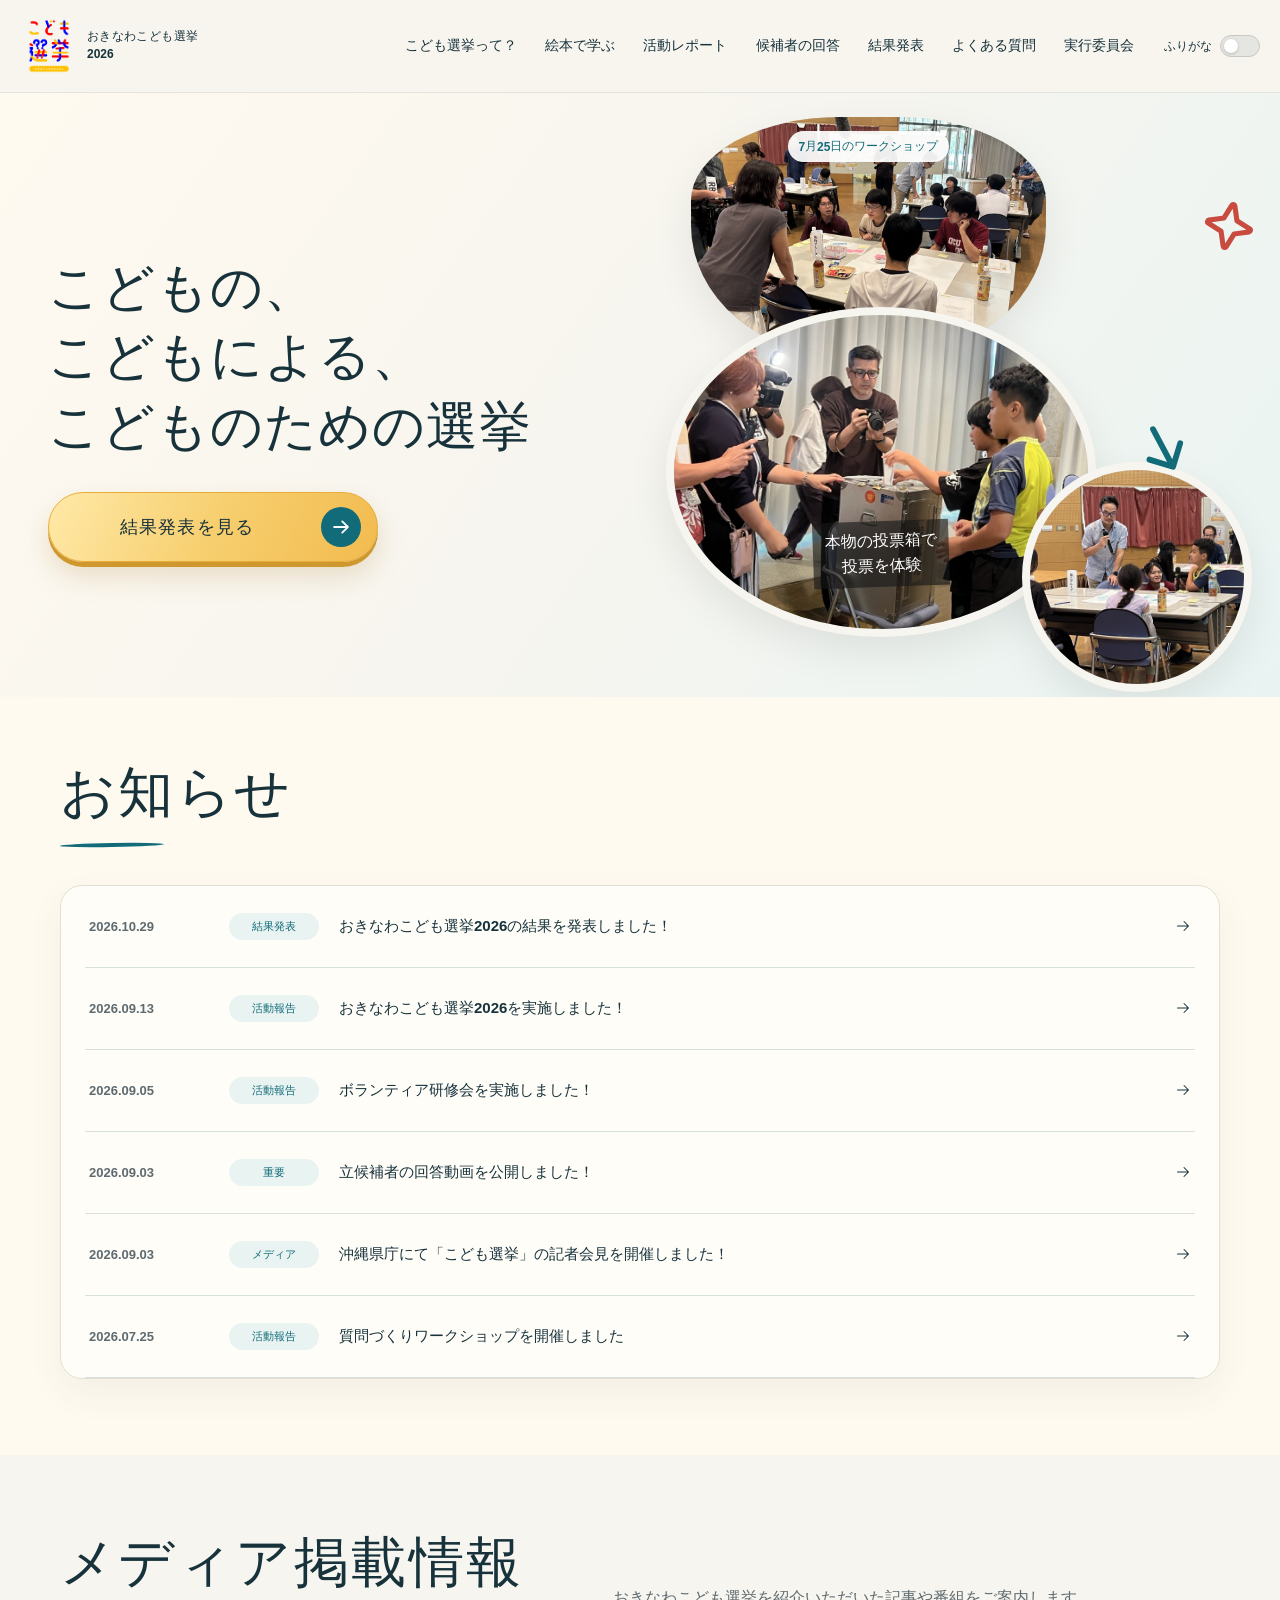
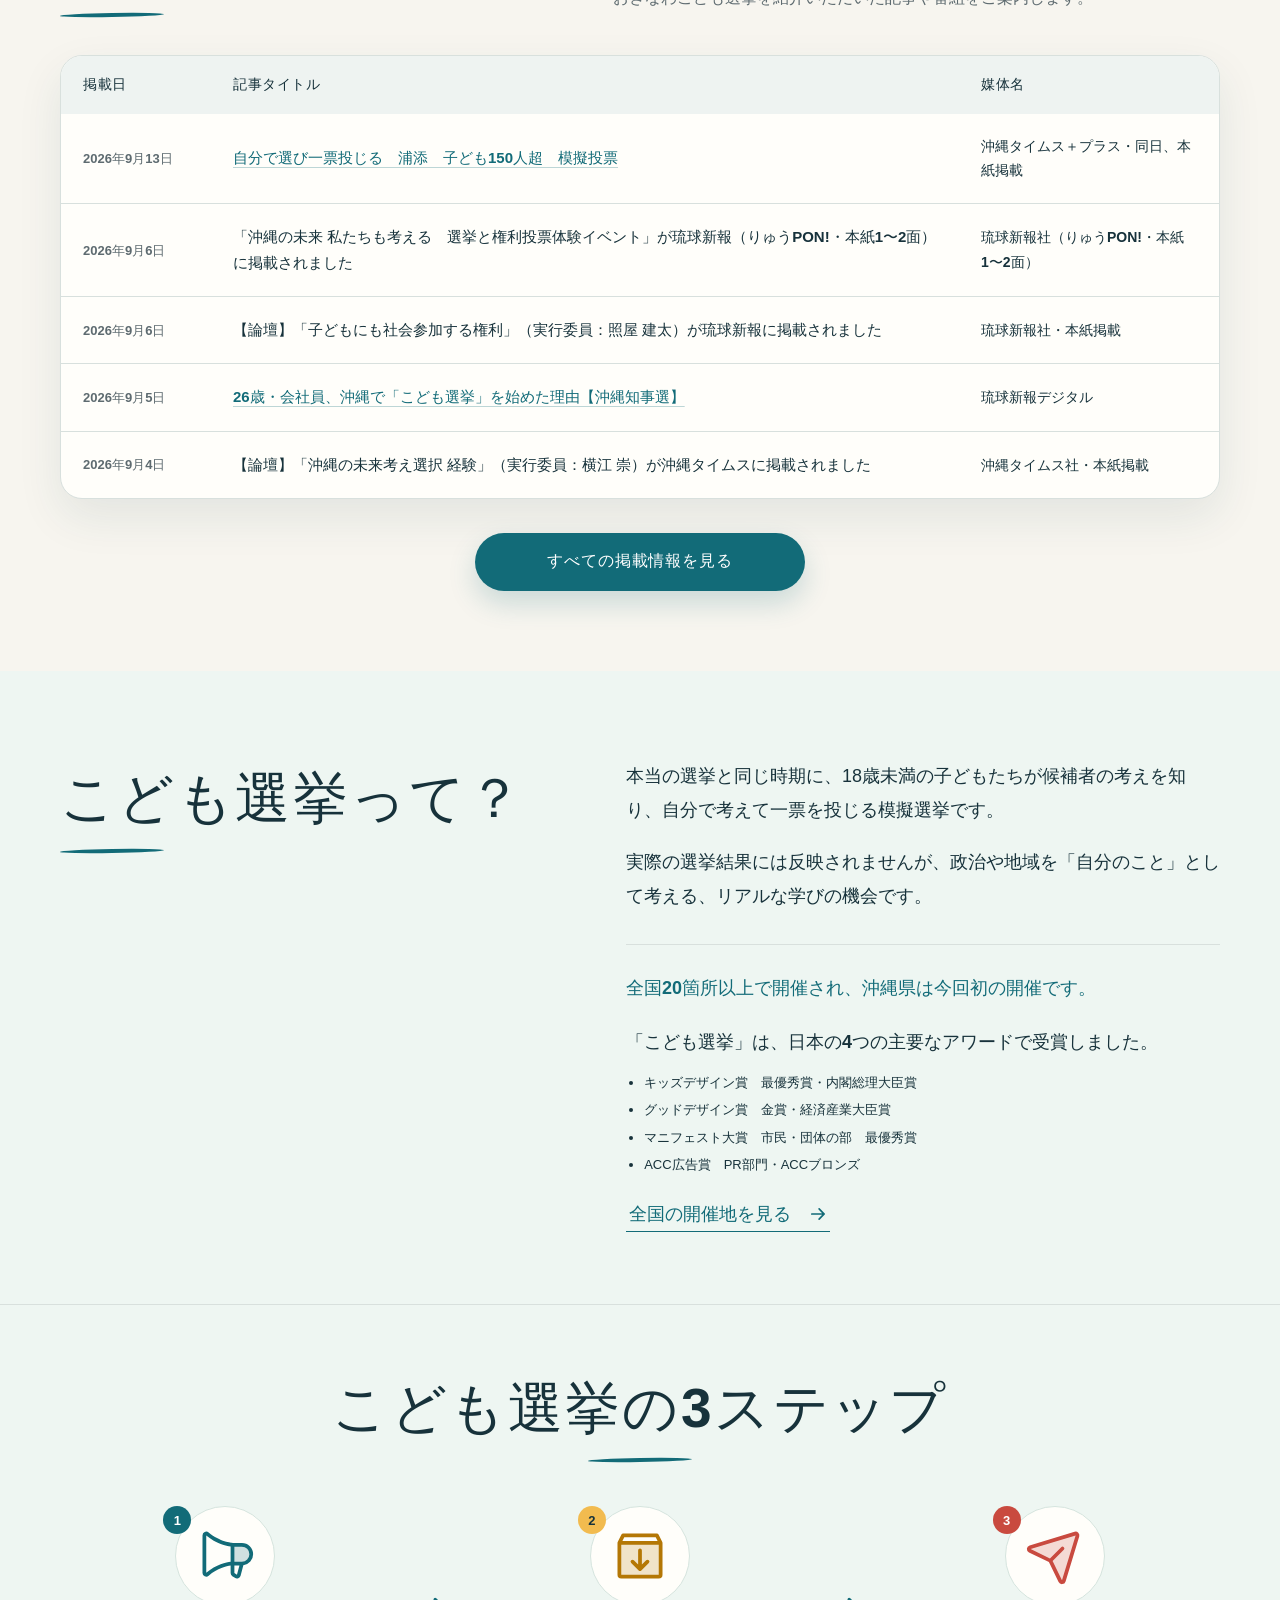
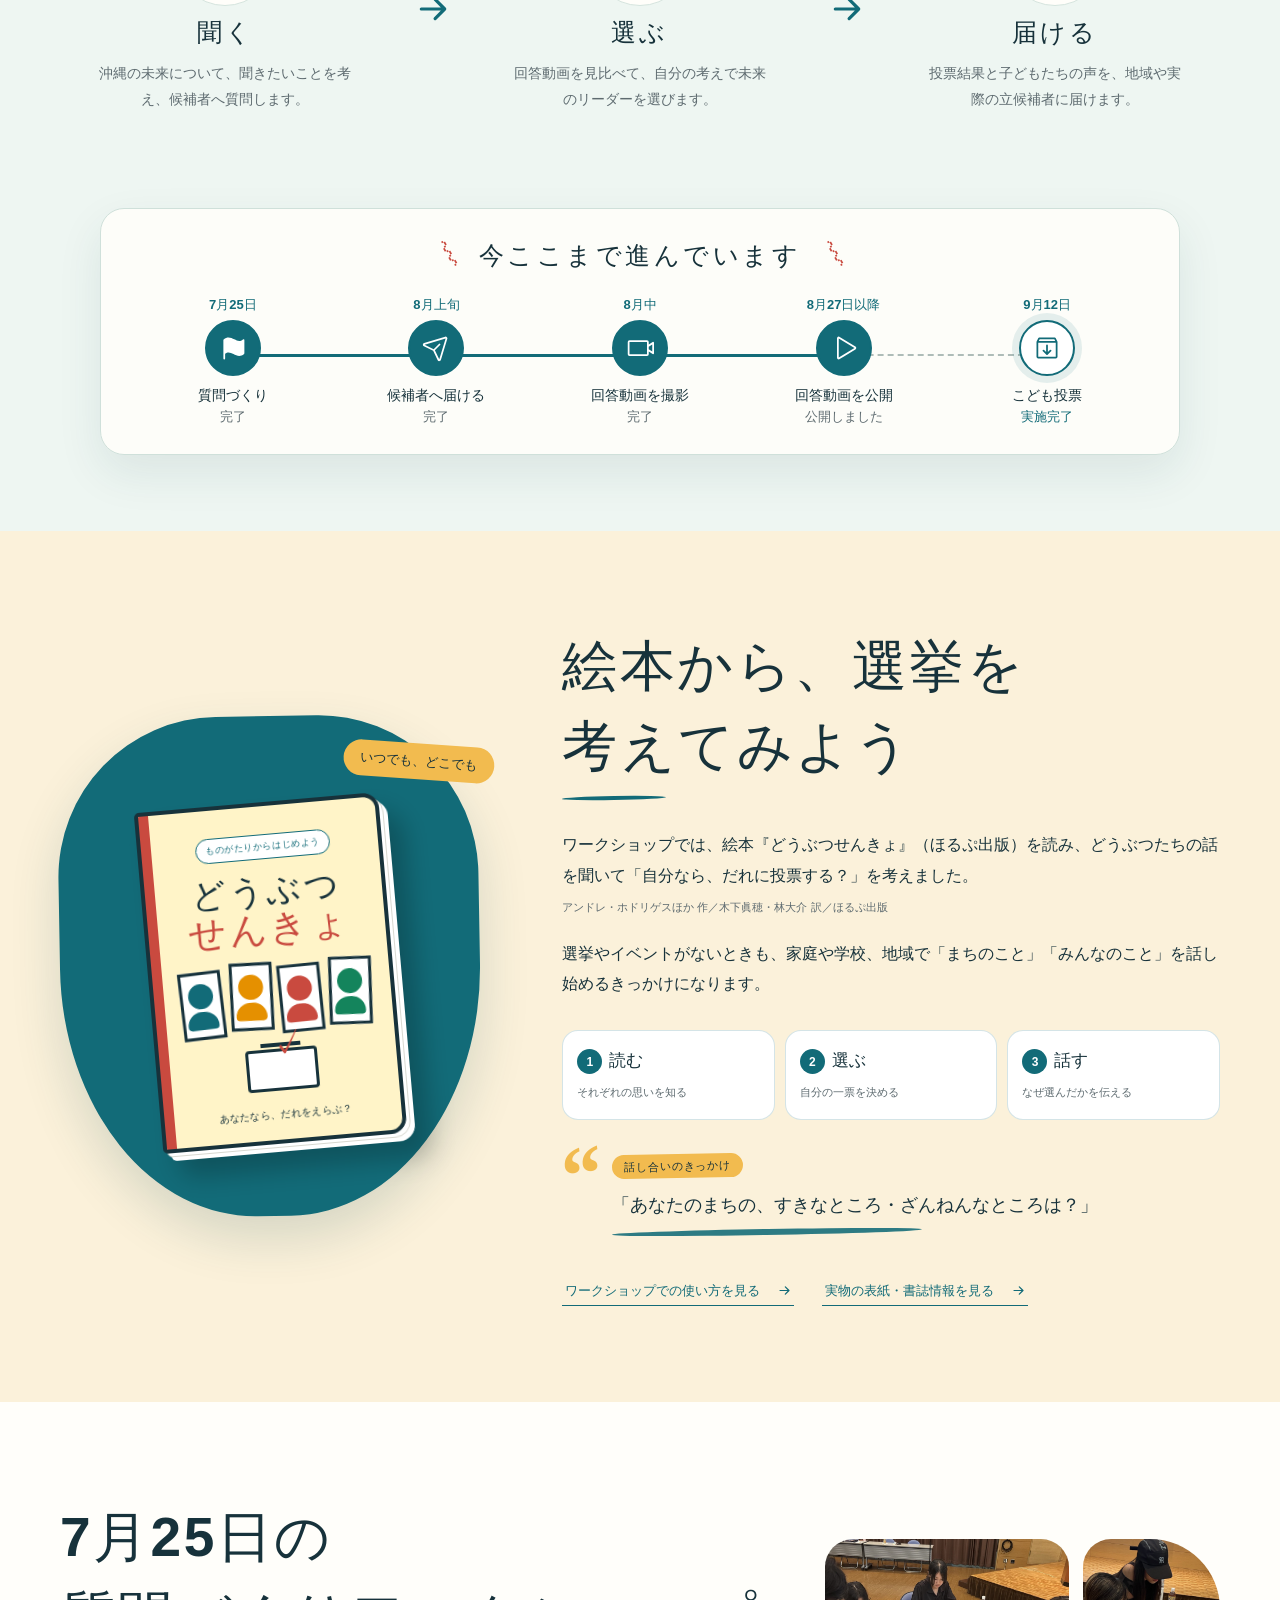
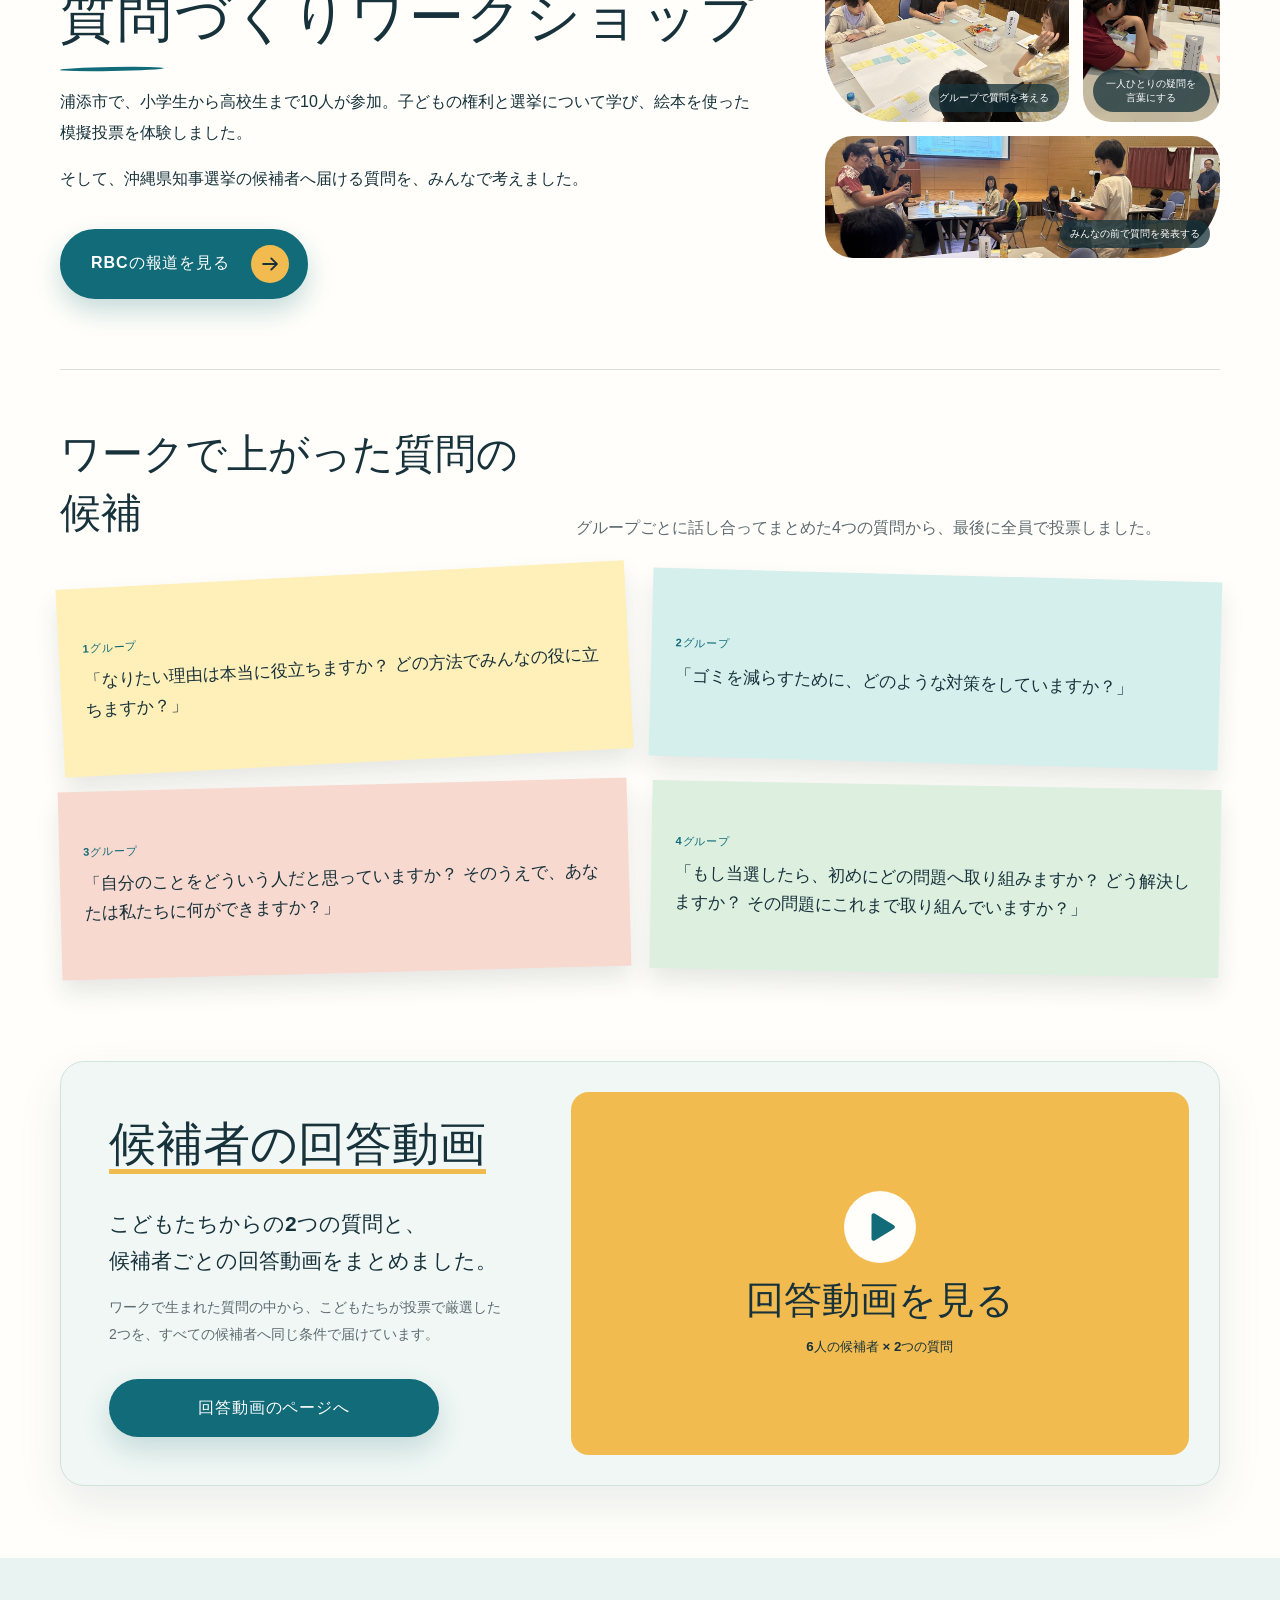
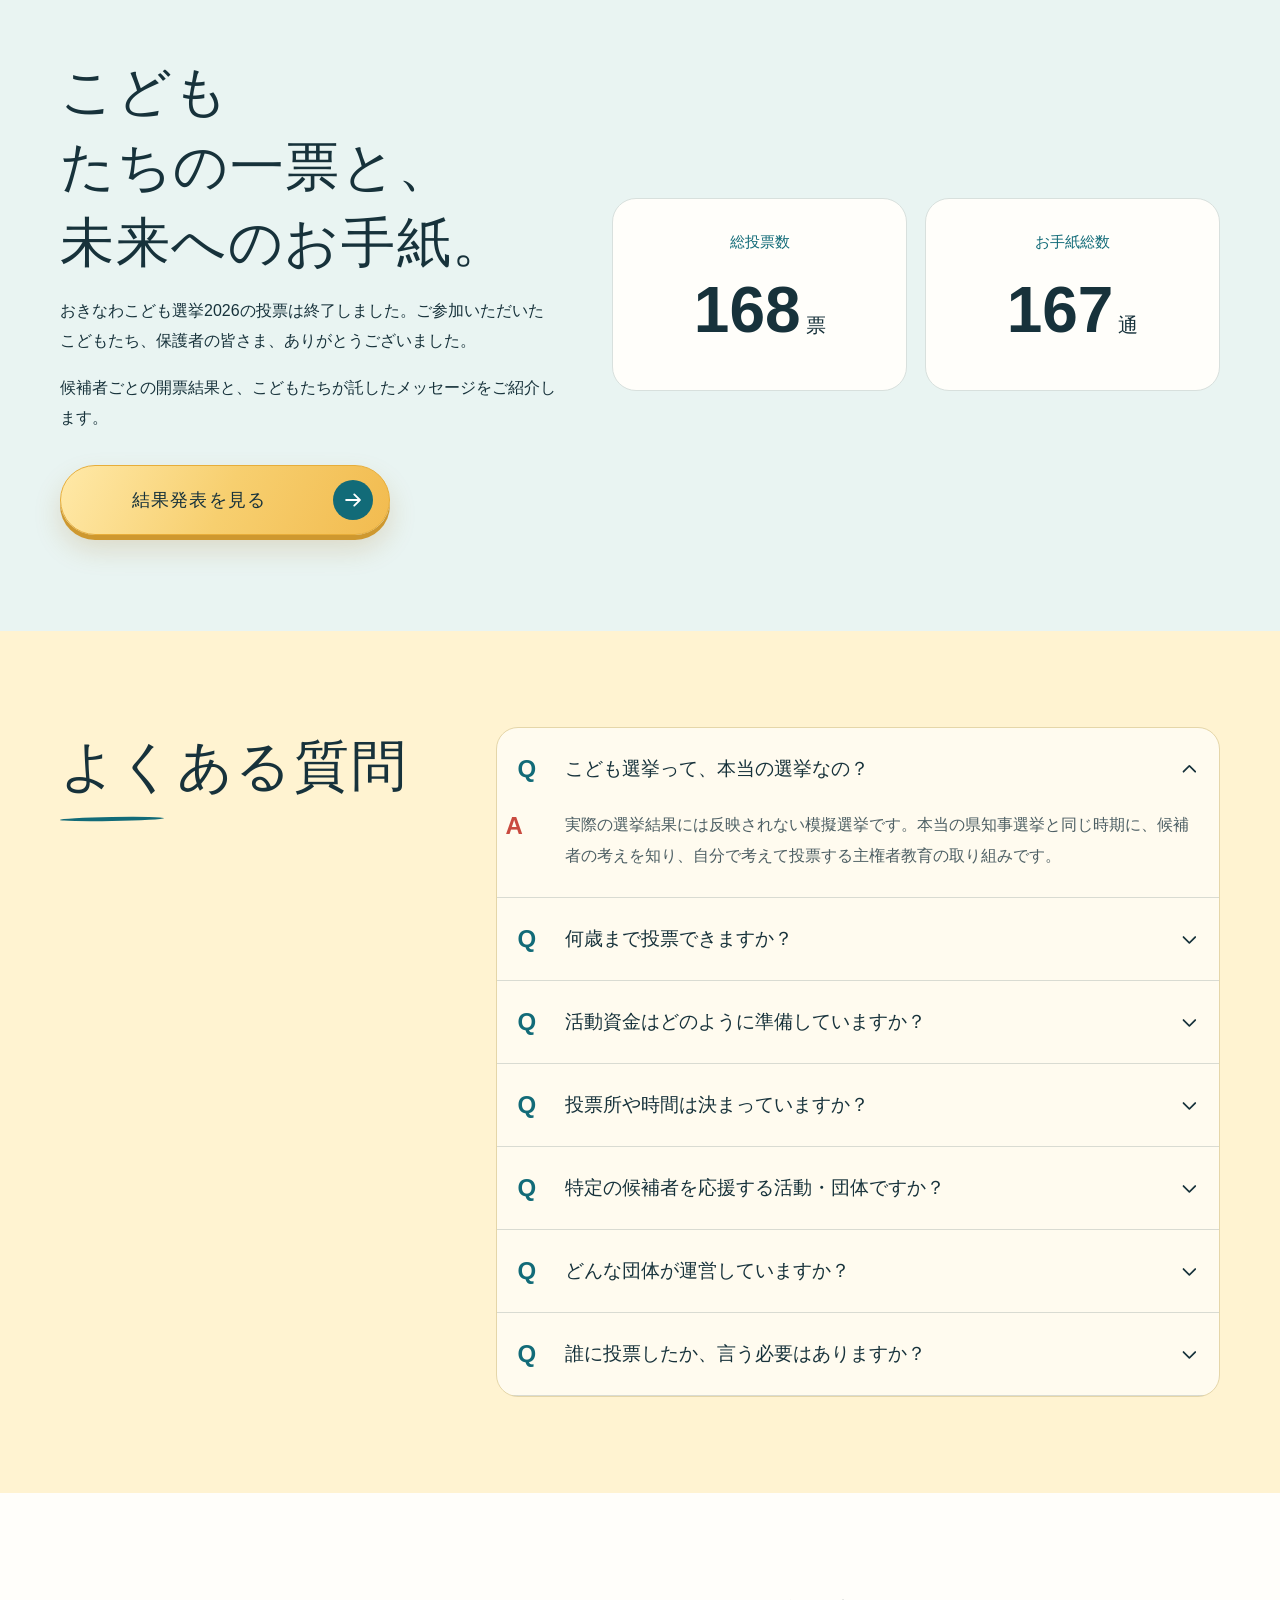
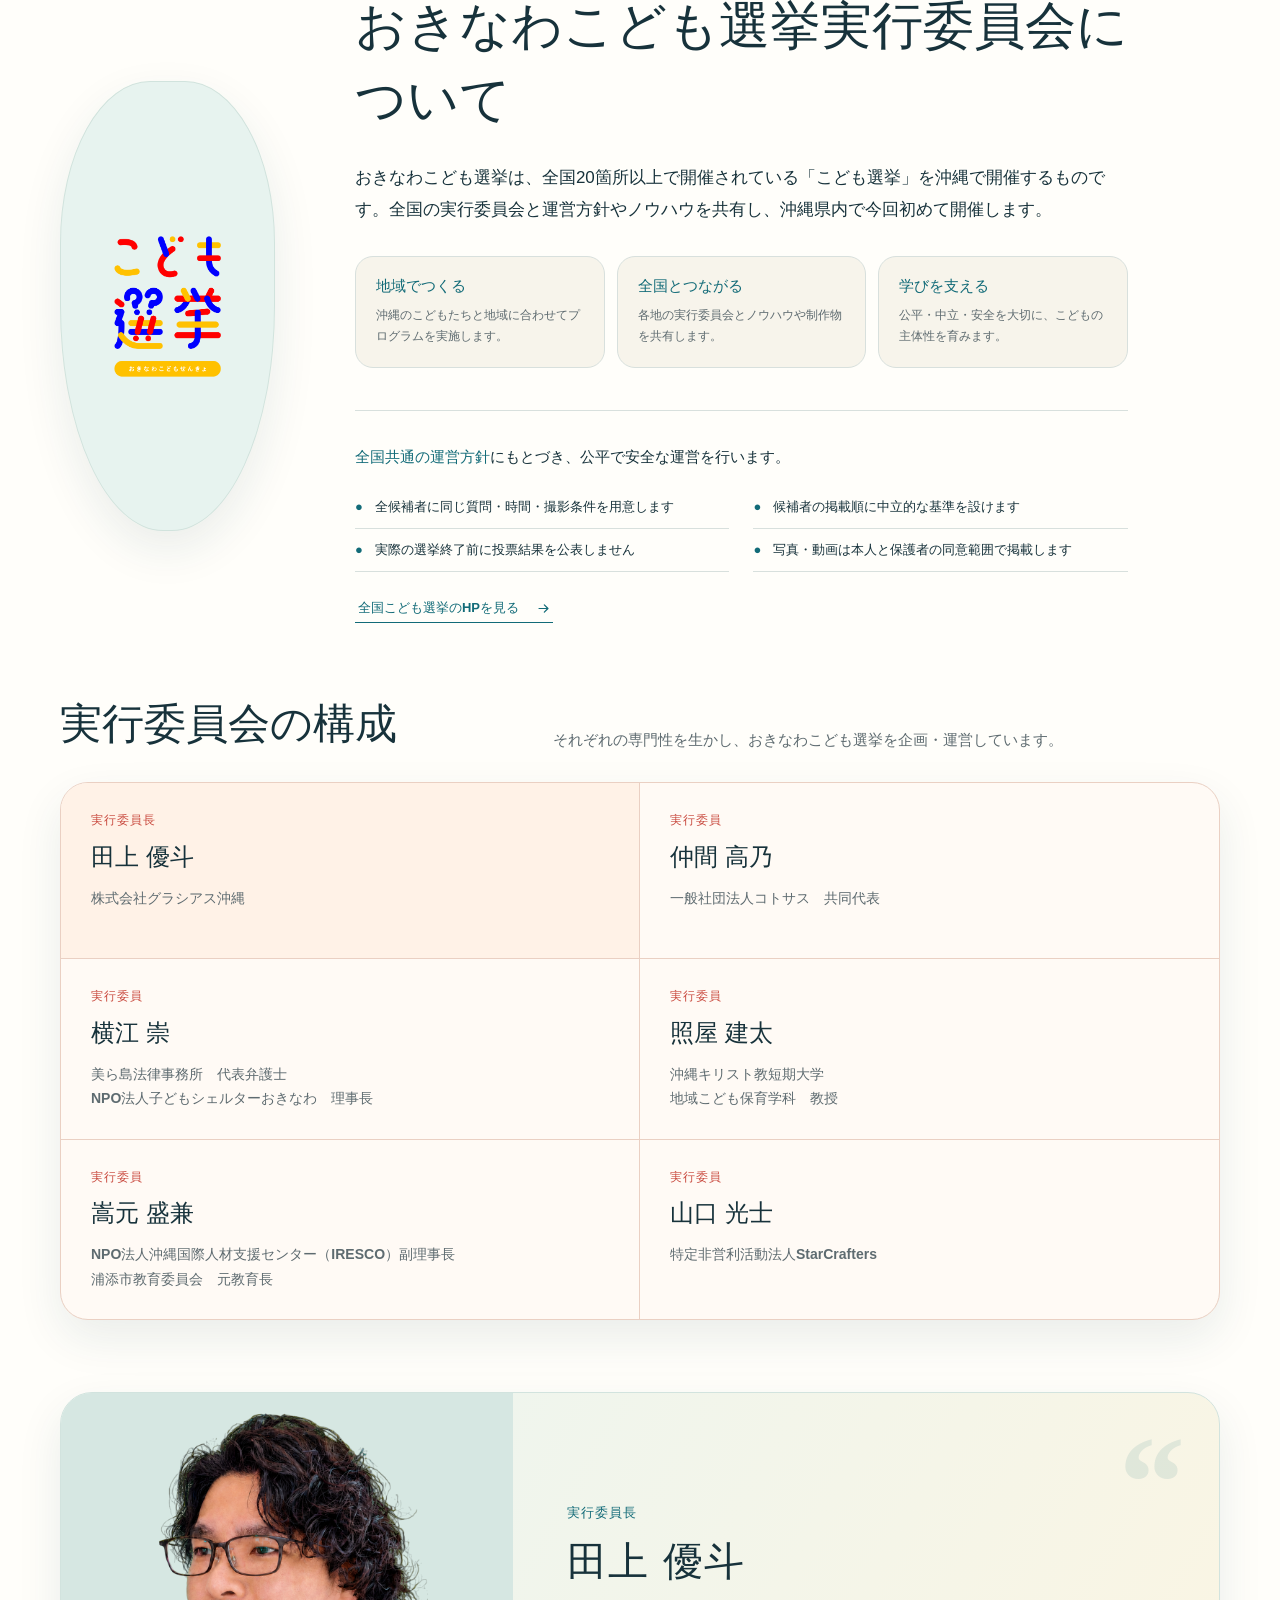
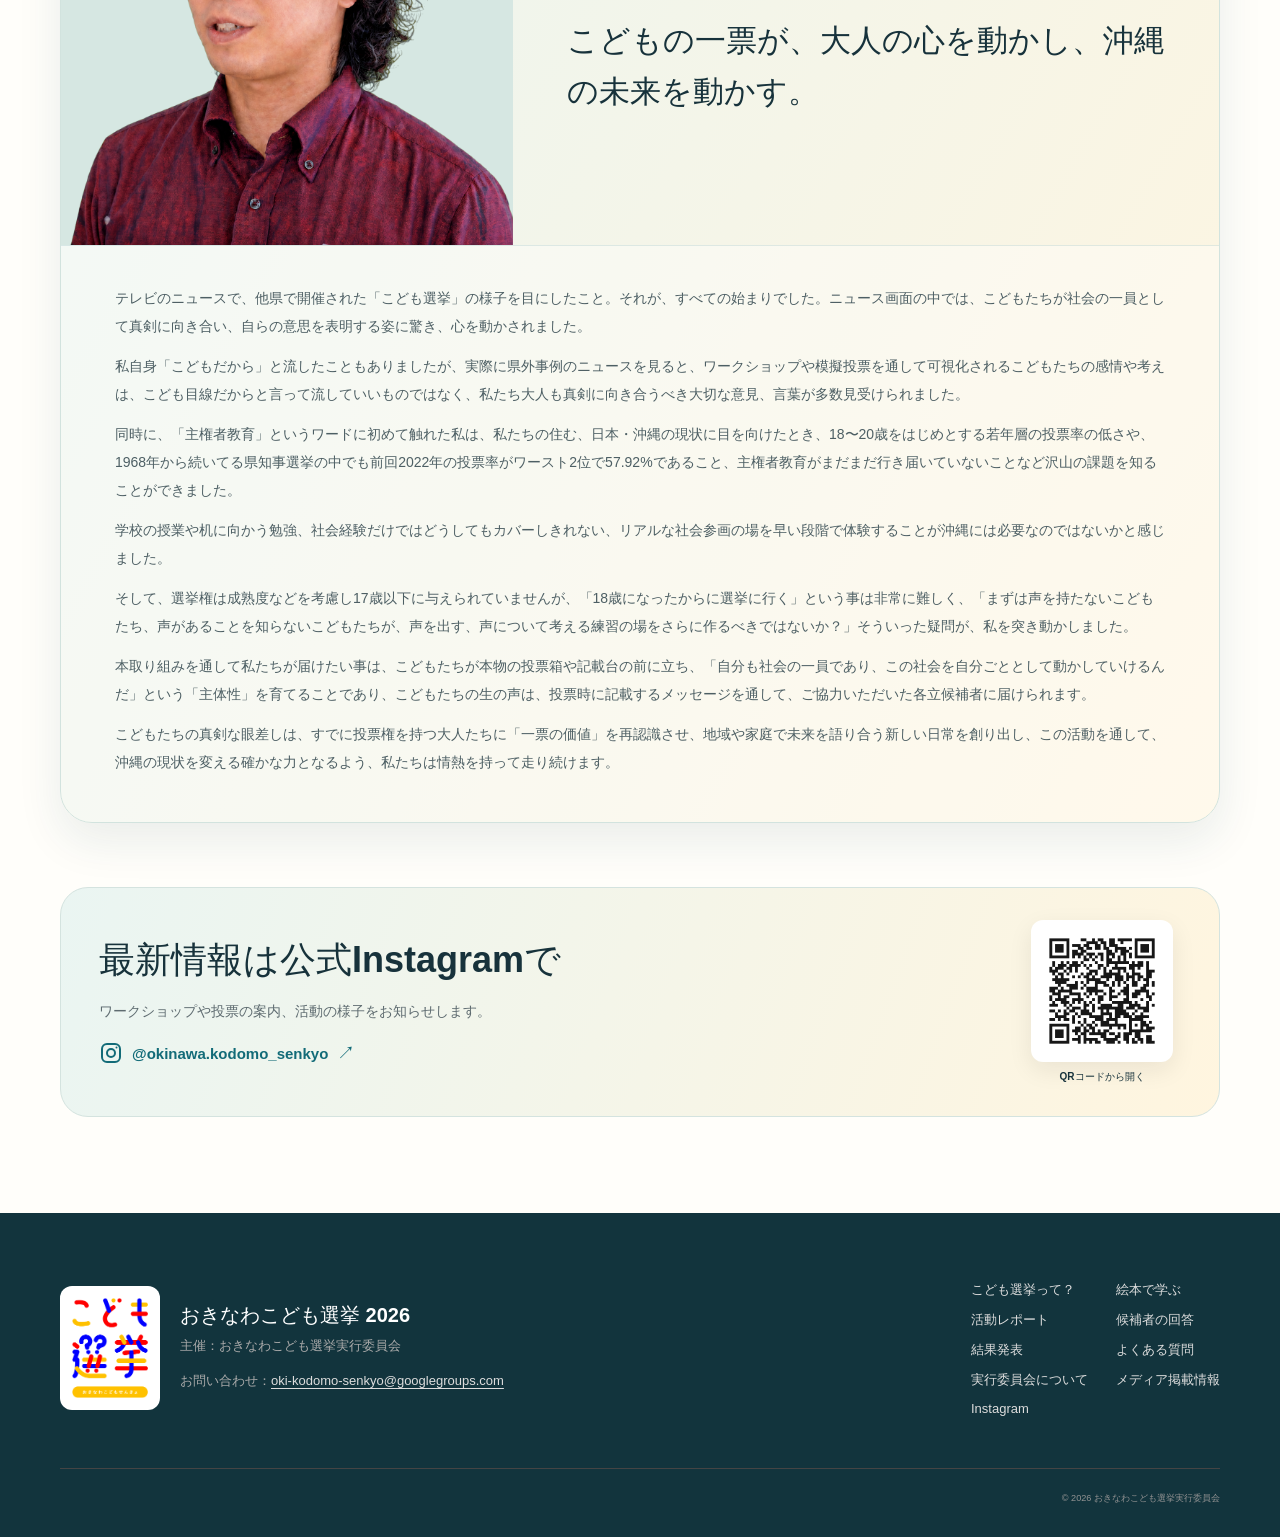
==== commit 17b44b2b: "Enhance election results buttons" ====
--- a/index.html
+++ b/index.html
@@ -23,7 +23,7 @@
       type="image/png"
       href="./assets/images/okinawa-kodomo-senkyo-logo.png?v=20260803-1"
     />
-    <link rel="stylesheet" href="./assets/css/styles.css?v=20261030-1" />
+    <link rel="stylesheet" href="./assets/css/styles.css?v=20261030-2" />
     <link
       rel="preload"
       as="image"
@@ -230,8 +230,9 @@
                 ></span
               >
             </h1>
-            <a class="button button--primary hero-results-link" href="./news/2026-10-29-results/">
-              <ruby>結果発表<rt>けっかはっぴょう</rt></ruby>を<ruby>見<rt>み</rt></ruby>る
+            <a class="button button--primary button--results hero-results-link" href="./news/2026-10-29-results/">
+              <span><ruby>結果発表<rt>けっかはっぴょう</rt></ruby>を<ruby>見<rt>み</rt></ruby>る</span>
+              <svg class="results-button-arrow" xmlns="http://www.w3.org/2000/svg" width="40" height="40" fill="currentColor" viewBox="0 0 256 256" aria-hidden="true"><path d="M224.49,136.49l-72,72a12,12,0,0,1-17-17L187,140H40a12,12,0,0,1,0-24H187L135.51,64.48a12,12,0,0,1,17-17l72,72A12,12,0,0,1,224.49,136.49Z"></path></svg>
             </a>
           </div>
           <div
@@ -1196,7 +1197,10 @@
             <h2 id="vote-results-heading">こどもたちの<ruby>一票<rt>いっぴょう</rt></ruby>と、<br /><ruby>未来<rt>みらい</rt></ruby>へのお<ruby>手紙<rt>てがみ</rt></ruby>。</h2>
             <p>おきなわこども<ruby>選挙<rt>せんきょ</rt></ruby>2026の<ruby>投票<rt>とうひょう</rt></ruby>は<ruby>終了<rt>しゅうりょう</rt></ruby>しました。ご<ruby>参加<rt>さんか</rt></ruby>いただいたこどもたち、<ruby>保護者<rt>ほごしゃ</rt></ruby>の<ruby>皆<rt>みな</rt></ruby>さま、ありがとうございました。</p>
             <p><ruby>候補者<rt>こうほしゃ</rt></ruby>ごとの<ruby>開票結果<rt>かいひょうけっか</rt></ruby>と、こどもたちが<ruby>託<rt>たく</rt></ruby>したメッセージをご<ruby>紹介<rt>しょうかい</rt></ruby>します。</p>
-            <a class="button button--primary" href="./news/2026-10-29-results/"><ruby>結果発表<rt>けっかはっぴょう</rt></ruby>を<ruby>見<rt>み</rt></ruby>る</a>
+            <a class="button button--primary button--results" href="./news/2026-10-29-results/">
+              <span><ruby>結果発表<rt>けっかはっぴょう</rt></ruby>を<ruby>見<rt>み</rt></ruby>る</span>
+              <svg class="results-button-arrow" xmlns="http://www.w3.org/2000/svg" width="40" height="40" fill="currentColor" viewBox="0 0 256 256" aria-hidden="true"><path d="M224.49,136.49l-72,72a12,12,0,0,1-17-17L187,140H40a12,12,0,0,1,0-24H187L135.51,64.48a12,12,0,0,1,17-17l72,72A12,12,0,0,1,224.49,136.49Z"></path></svg>
+            </a>
           </div>
           <dl class="vote-results-totals">
             <div><dt><ruby>総投票数<rt>そうとうひょうすう</rt></ruby></dt><dd>168<small><ruby>票<rt>ひょう</rt></ruby></small></dd></div>
--- a/assets/css/styles.css
+++ b/assets/css/styles.css
@@ -477,6 +477,43 @@
   background: var(--blue-dark);
   box-shadow: 0 15px 34px rgba(11, 79, 92, 0.24);
 }
+.button--results {
+  min-height: 70px;
+  justify-content: space-between;
+  gap: 24px;
+  padding: 12px 16px 12px 28px;
+  border: 1px solid #e7ad39;
+  color: var(--ink);
+  background: linear-gradient(115deg, #ffe9a8 0%, #f7cf6f 50%, var(--yellow) 100%);
+  box-shadow: 0 5px 0 #ce982f, 0 14px 28px rgba(166, 111, 24, 0.2);
+  font-size: 18px;
+}
+.button--results > span {
+  flex: 1;
+  text-align: center;
+}
+.button--results > .results-button-arrow {
+  width: 40px;
+  height: 40px;
+  margin-left: 0;
+  padding: 10px;
+  border-radius: 50%;
+  color: #fff;
+  background: var(--blue);
+  transition: transform 0.2s ease;
+}
+.button--results:hover {
+  color: var(--ink);
+  background: linear-gradient(115deg, #fff0bc 0%, #fbd982 50%, #f5c45e 100%);
+  box-shadow: 0 7px 0 #ce982f, 0 18px 32px rgba(166, 111, 24, 0.24);
+}
+.button--results:hover > .results-button-arrow {
+  transform: translateX(3px);
+}
+.button--results:active {
+  transform: translateY(3px);
+  box-shadow: 0 2px 0 #ce982f, 0 7px 16px rgba(166, 111, 24, 0.18);
+}
 .button--outline {
   min-height: 50px;
   padding: 10px 23px;
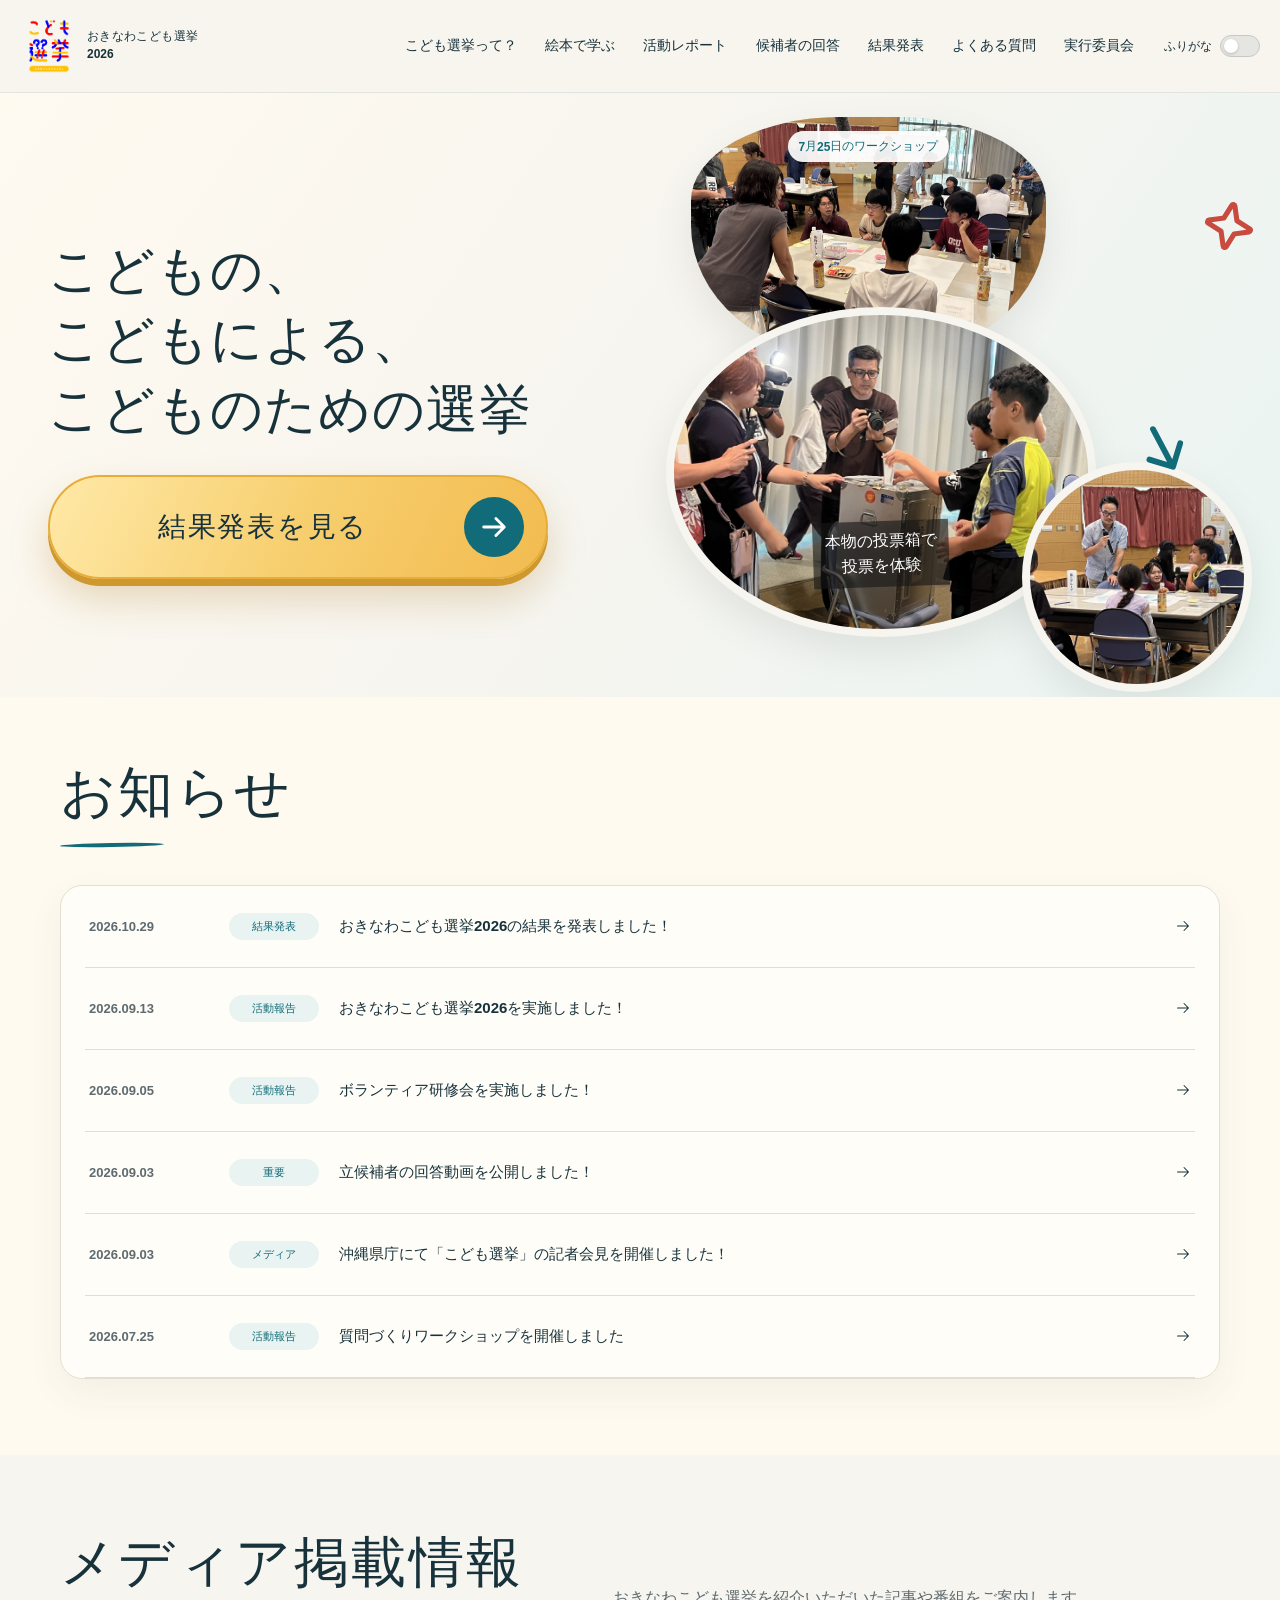
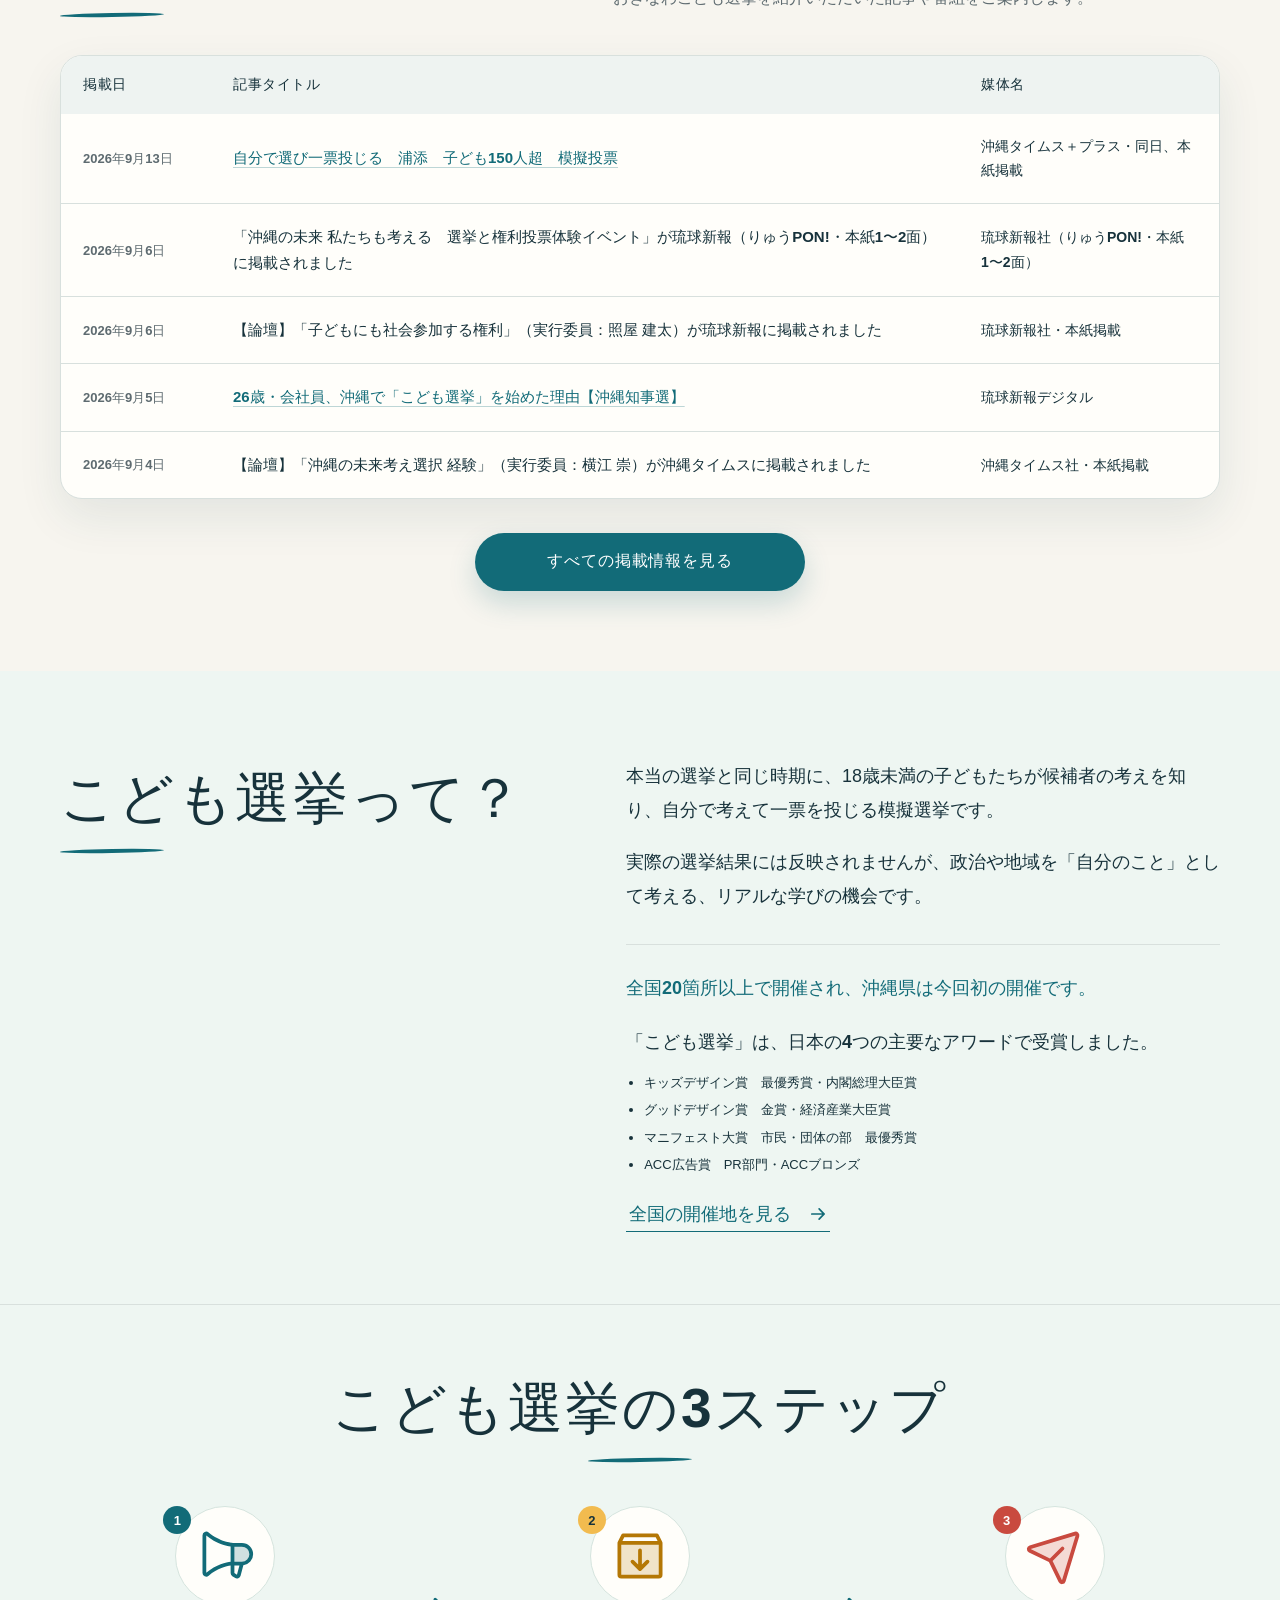
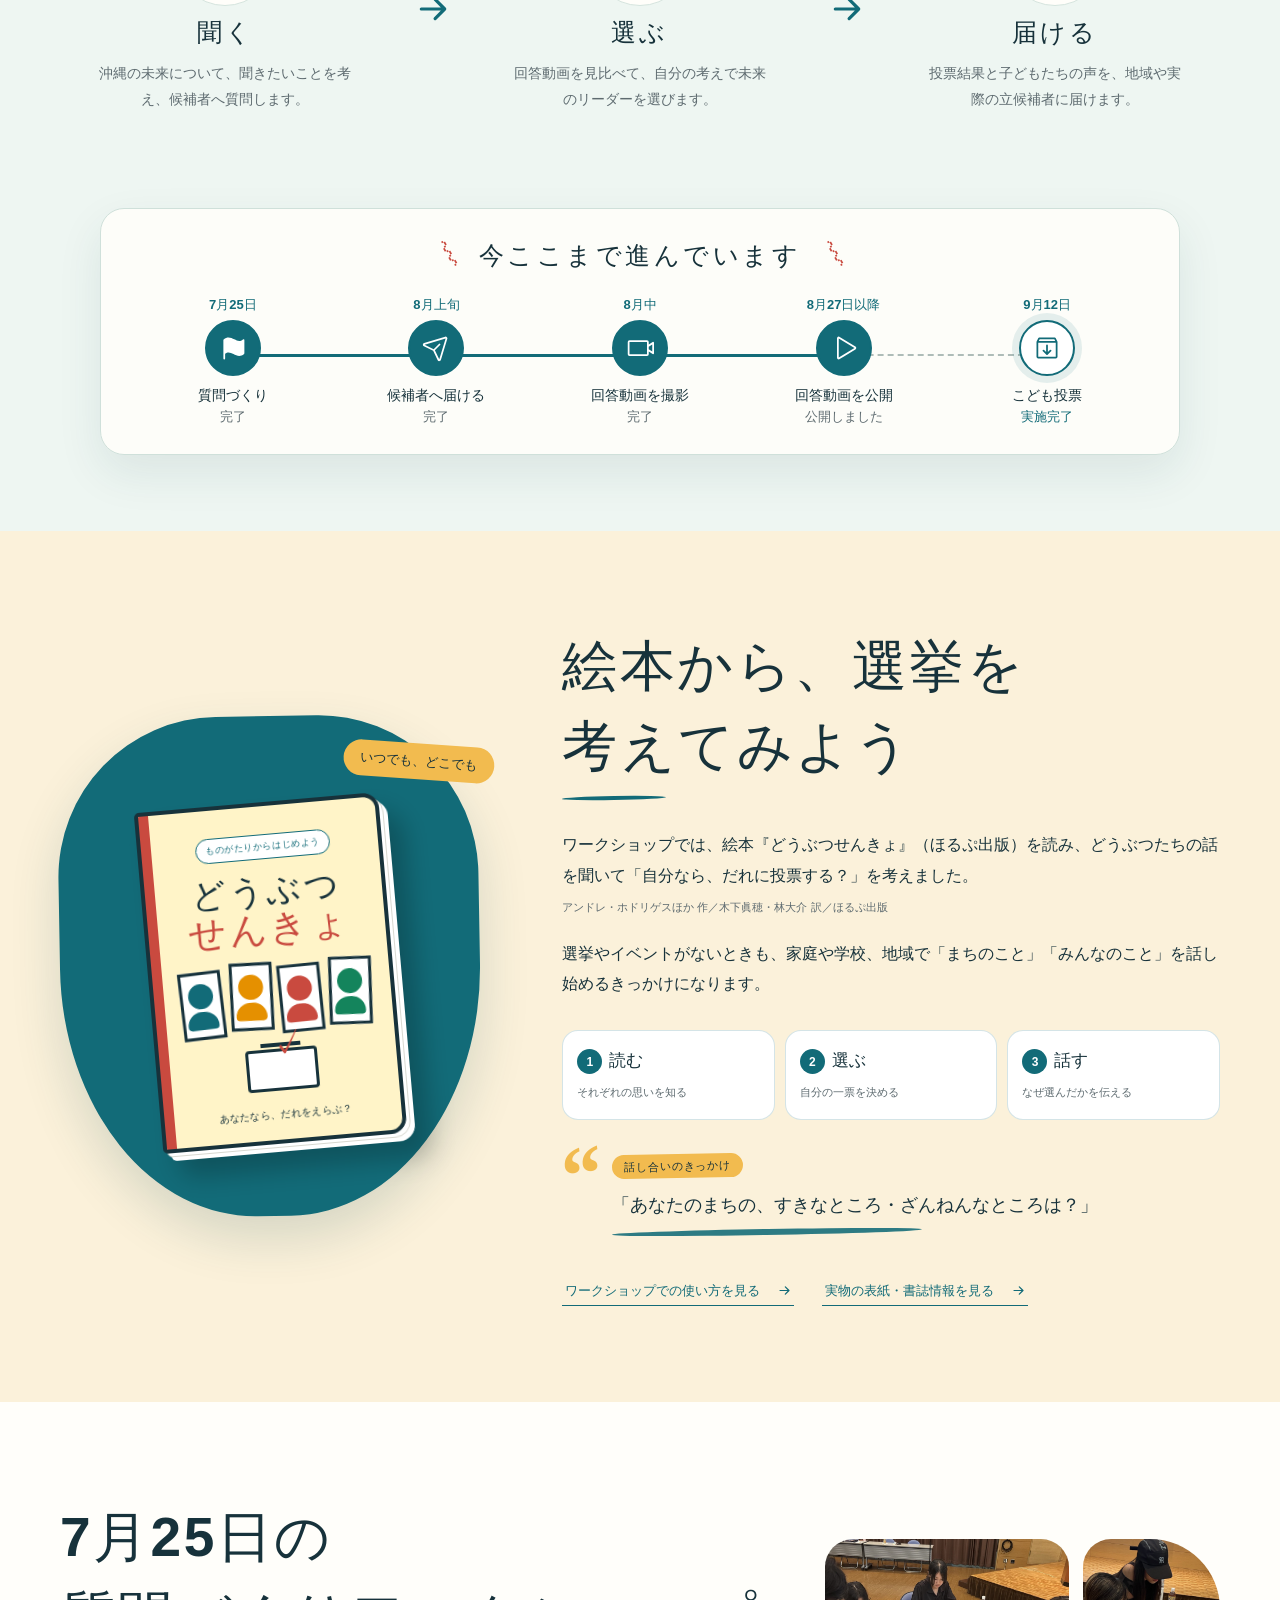
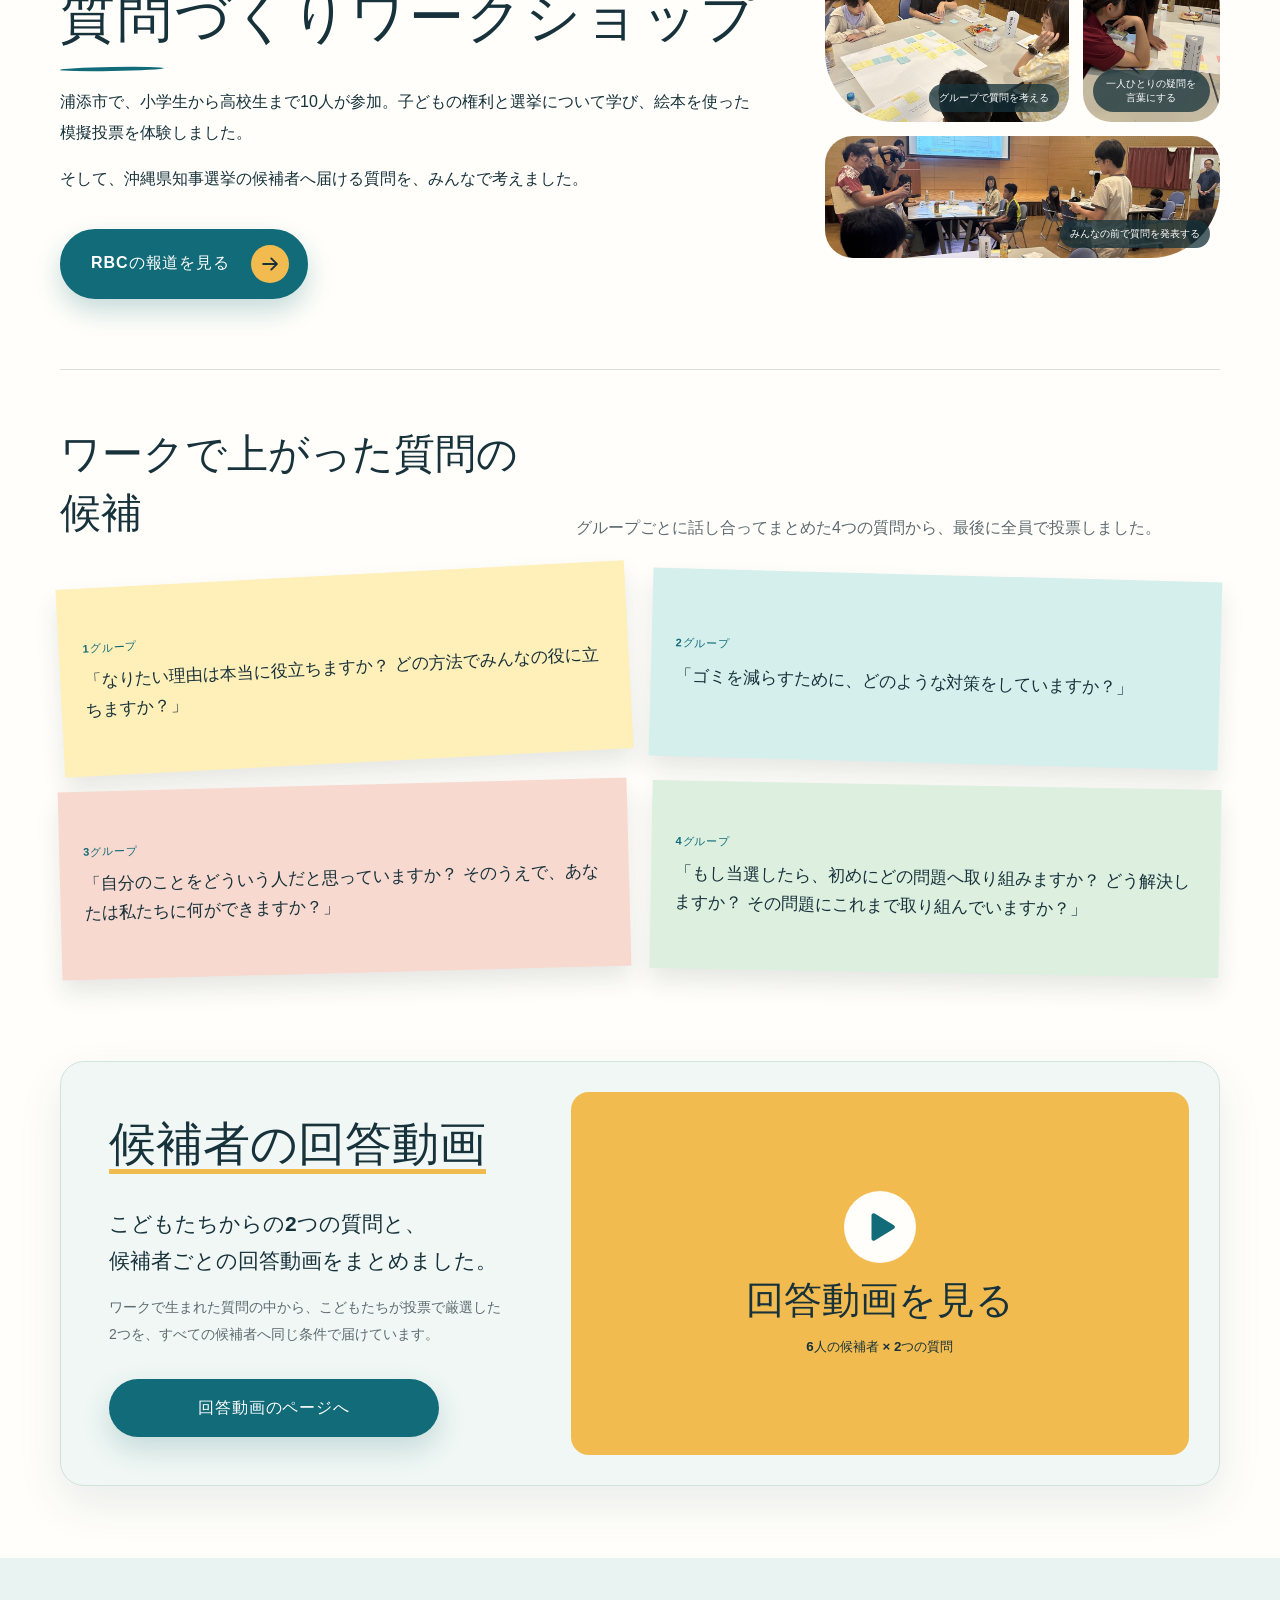
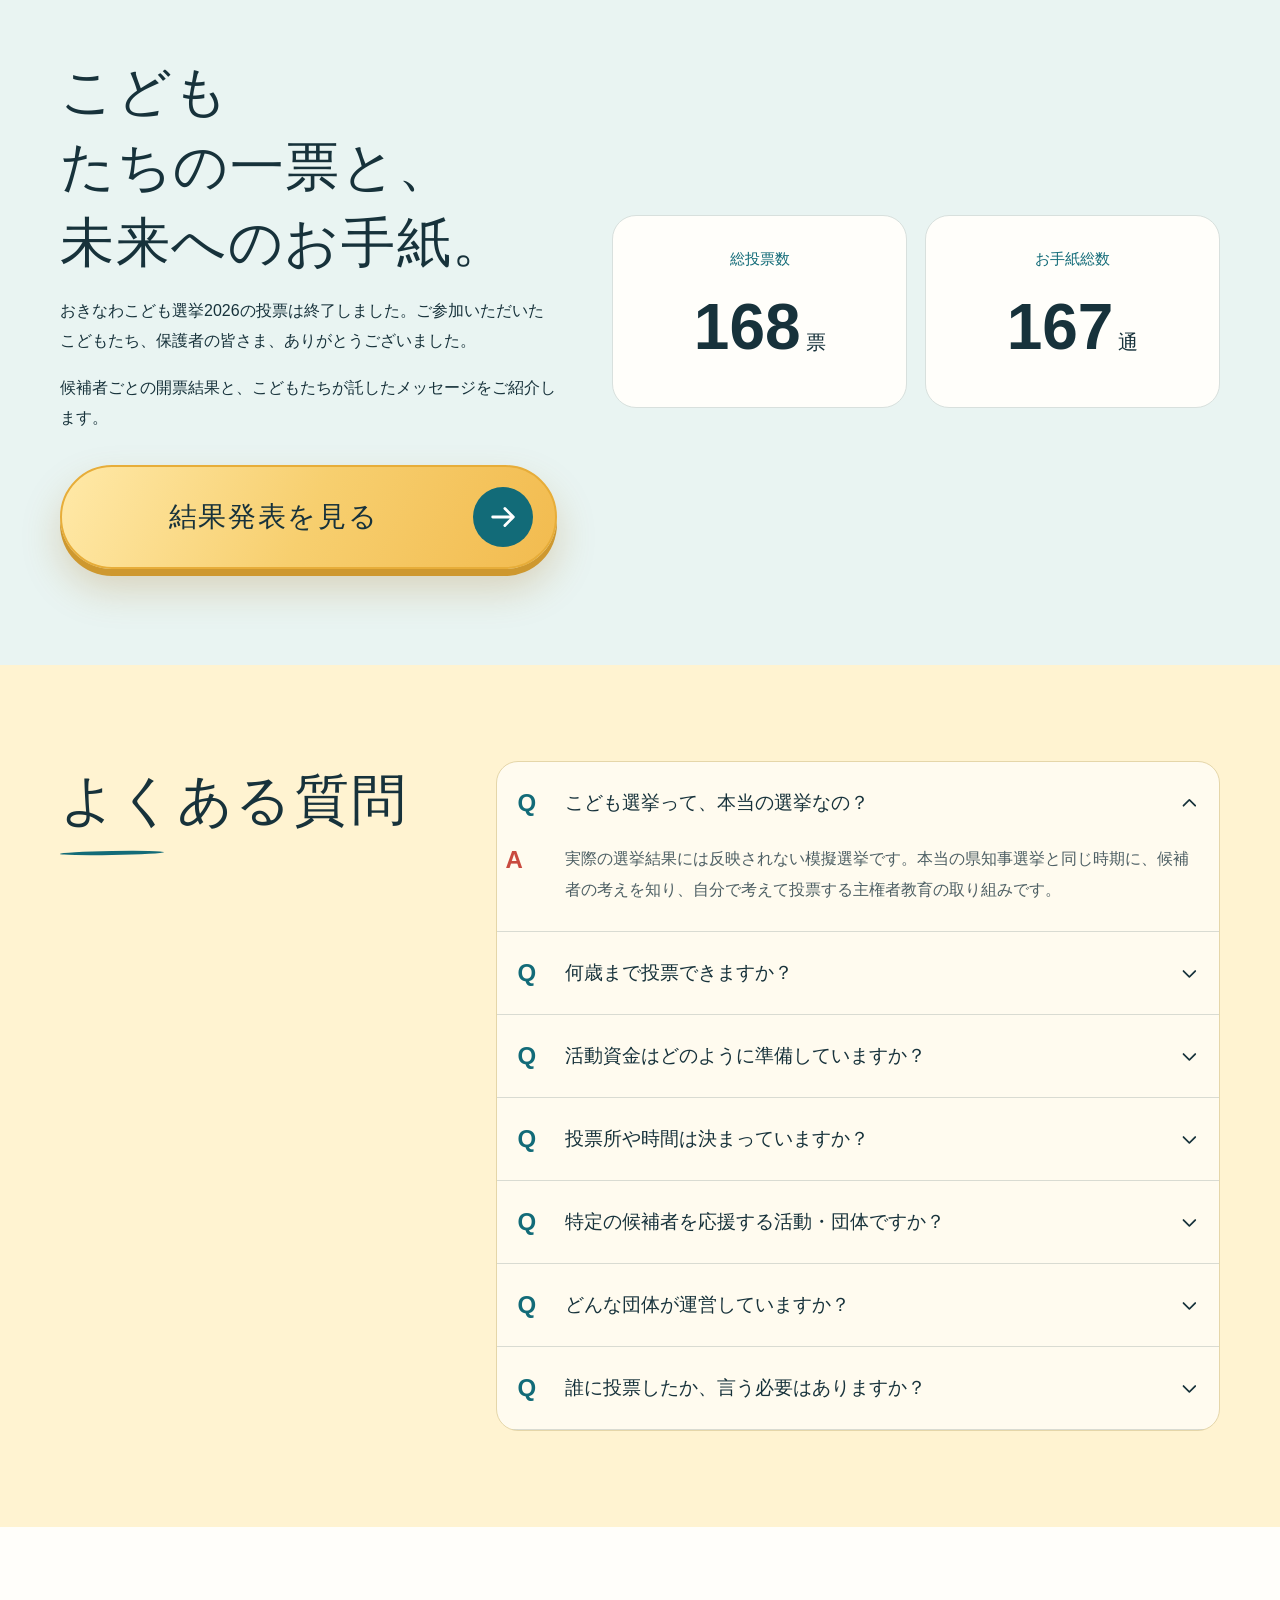
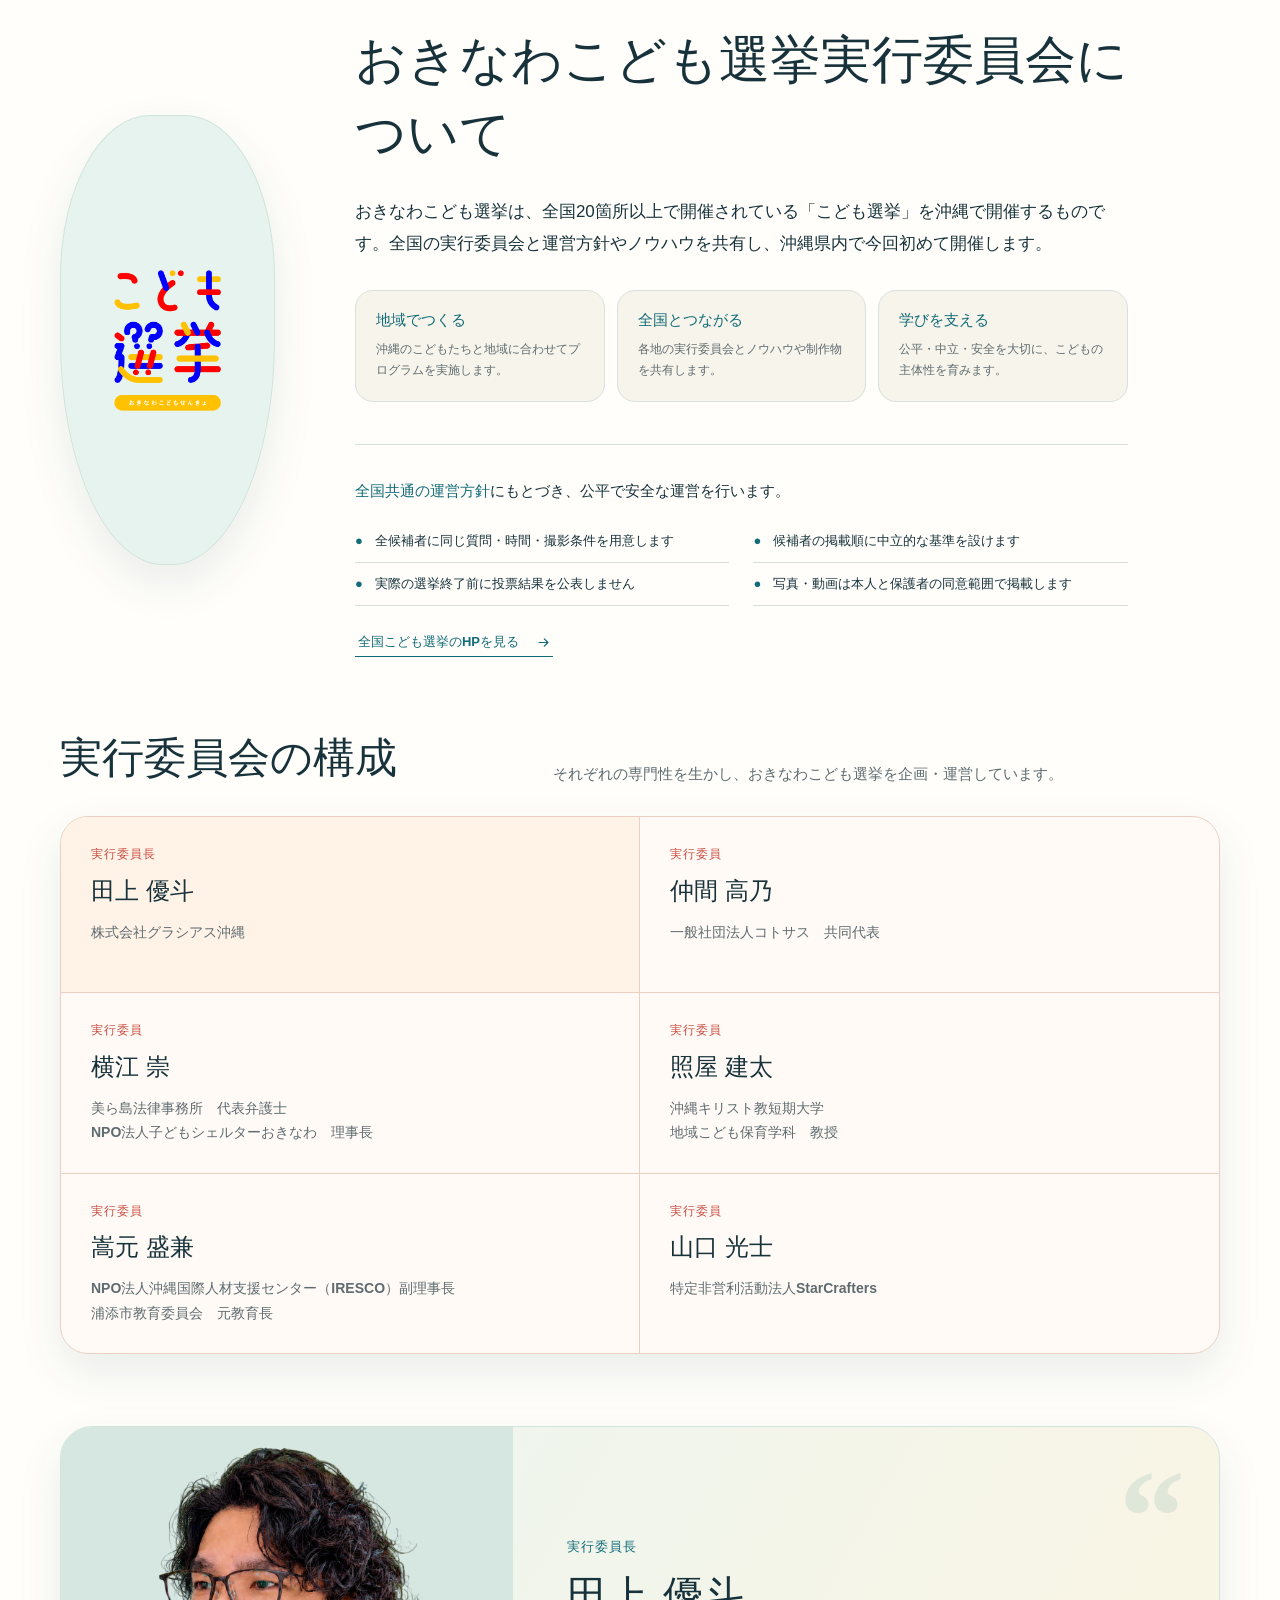
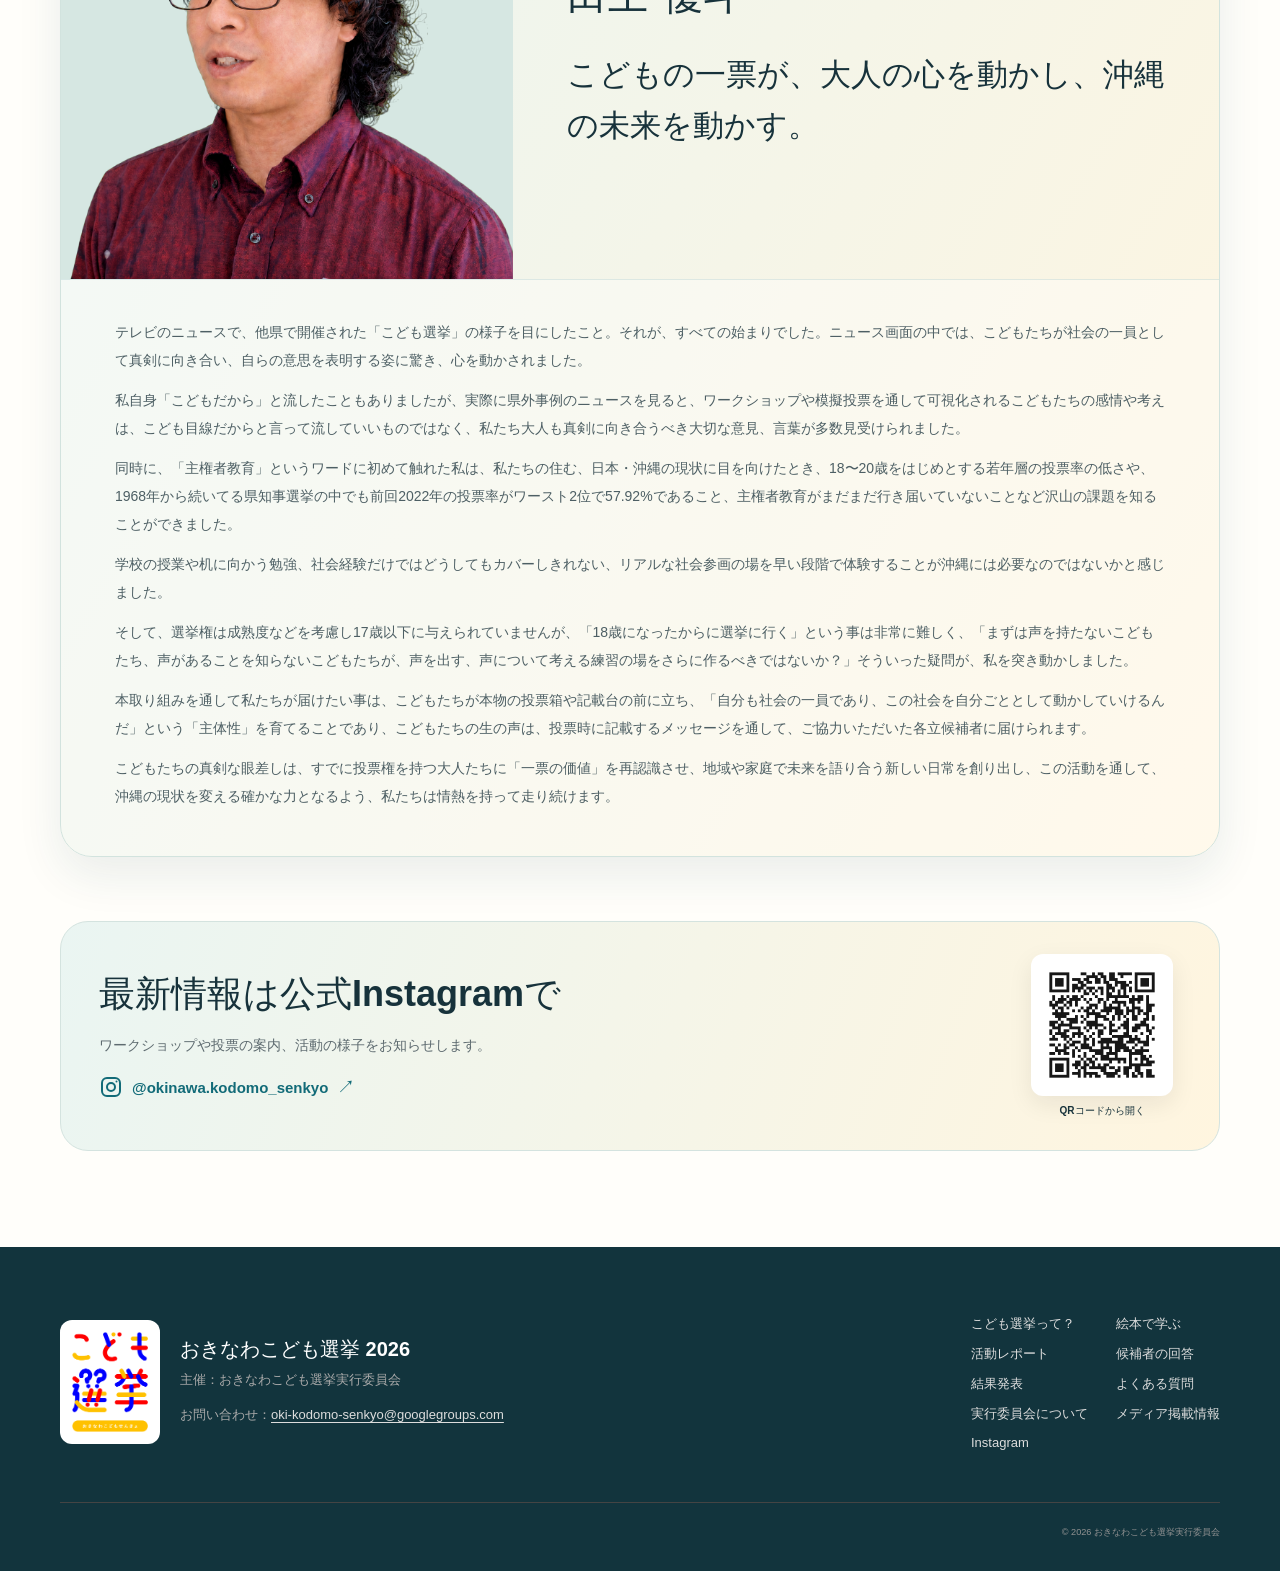
==== commit 53ec5e57: "Make election results buttons larger and more prominent" ====
--- a/index.html
+++ b/index.html
@@ -23,7 +23,7 @@
       type="image/png"
       href="./assets/images/okinawa-kodomo-senkyo-logo.png?v=20260803-1"
     />
-    <link rel="stylesheet" href="./assets/css/styles.css?v=20261030-2" />
+    <link rel="stylesheet" href="./assets/css/styles.css?v=20261030-3" />
     <link
       rel="preload"
       as="image"
--- a/assets/css/styles.css
+++ b/assets/css/styles.css
@@ -478,25 +478,28 @@
   box-shadow: 0 15px 34px rgba(11, 79, 92, 0.24);
 }
 .button--results {
-  min-height: 70px;
+  width: min(100%, 500px);
+  min-width: 0;
+  min-height: 104px;
   justify-content: space-between;
   gap: 24px;
-  padding: 12px 16px 12px 28px;
-  border: 1px solid #e7ad39;
+  padding: 18px 22px 18px 36px;
+  border: 2px solid #e7ad39;
   color: var(--ink);
   background: linear-gradient(115deg, #ffe9a8 0%, #f7cf6f 50%, var(--yellow) 100%);
-  box-shadow: 0 5px 0 #ce982f, 0 14px 28px rgba(166, 111, 24, 0.2);
-  font-size: 18px;
+  box-shadow: 0 7px 0 #ce982f, 0 20px 38px rgba(166, 111, 24, 0.25);
+  font-size: 28px;
+  font-weight: 900;
 }
 .button--results > span {
   flex: 1;
   text-align: center;
 }
 .button--results > .results-button-arrow {
-  width: 40px;
-  height: 40px;
+  width: 60px;
+  height: 60px;
   margin-left: 0;
-  padding: 10px;
+  padding: 15px;
   border-radius: 50%;
   color: #fff;
   background: var(--blue);
@@ -505,7 +508,7 @@
 .button--results:hover {
   color: var(--ink);
   background: linear-gradient(115deg, #fff0bc 0%, #fbd982 50%, #f5c45e 100%);
-  box-shadow: 0 7px 0 #ce982f, 0 18px 32px rgba(166, 111, 24, 0.24);
+  box-shadow: 0 9px 0 #ce982f, 0 24px 42px rgba(166, 111, 24, 0.28);
 }
 .button--results:hover > .results-button-arrow {
   transform: translateX(3px);
@@ -3243,6 +3246,17 @@
     min-width: 0;
     width: 100%;
   }
+  .button--results {
+    min-height: 92px;
+    gap: 16px;
+    padding: 16px 14px 16px 20px;
+    font-size: clamp(20px, 6vw, 24px);
+  }
+  .button--results > .results-button-arrow {
+    width: 52px;
+    height: 52px;
+    padding: 13px;
+  }
   .hero-visual {
     height: 440px;
     margin-top: 40px;
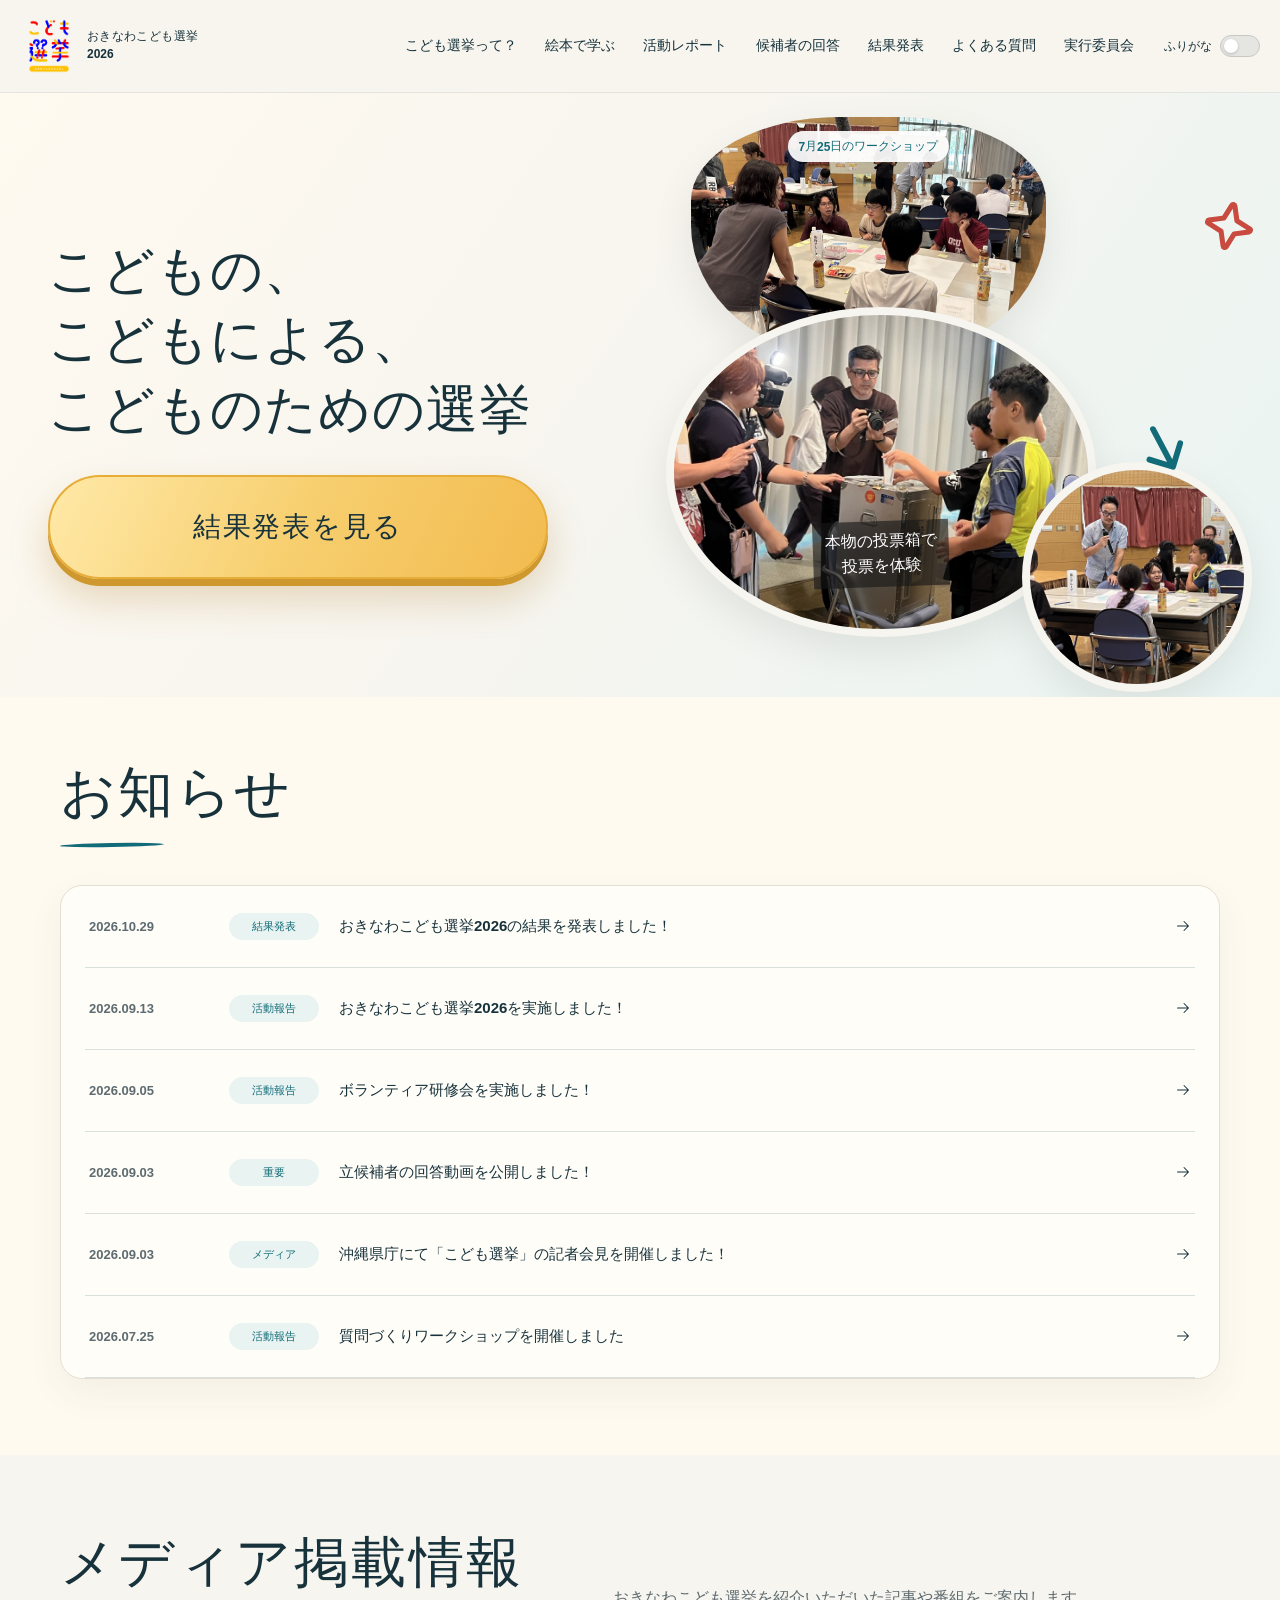
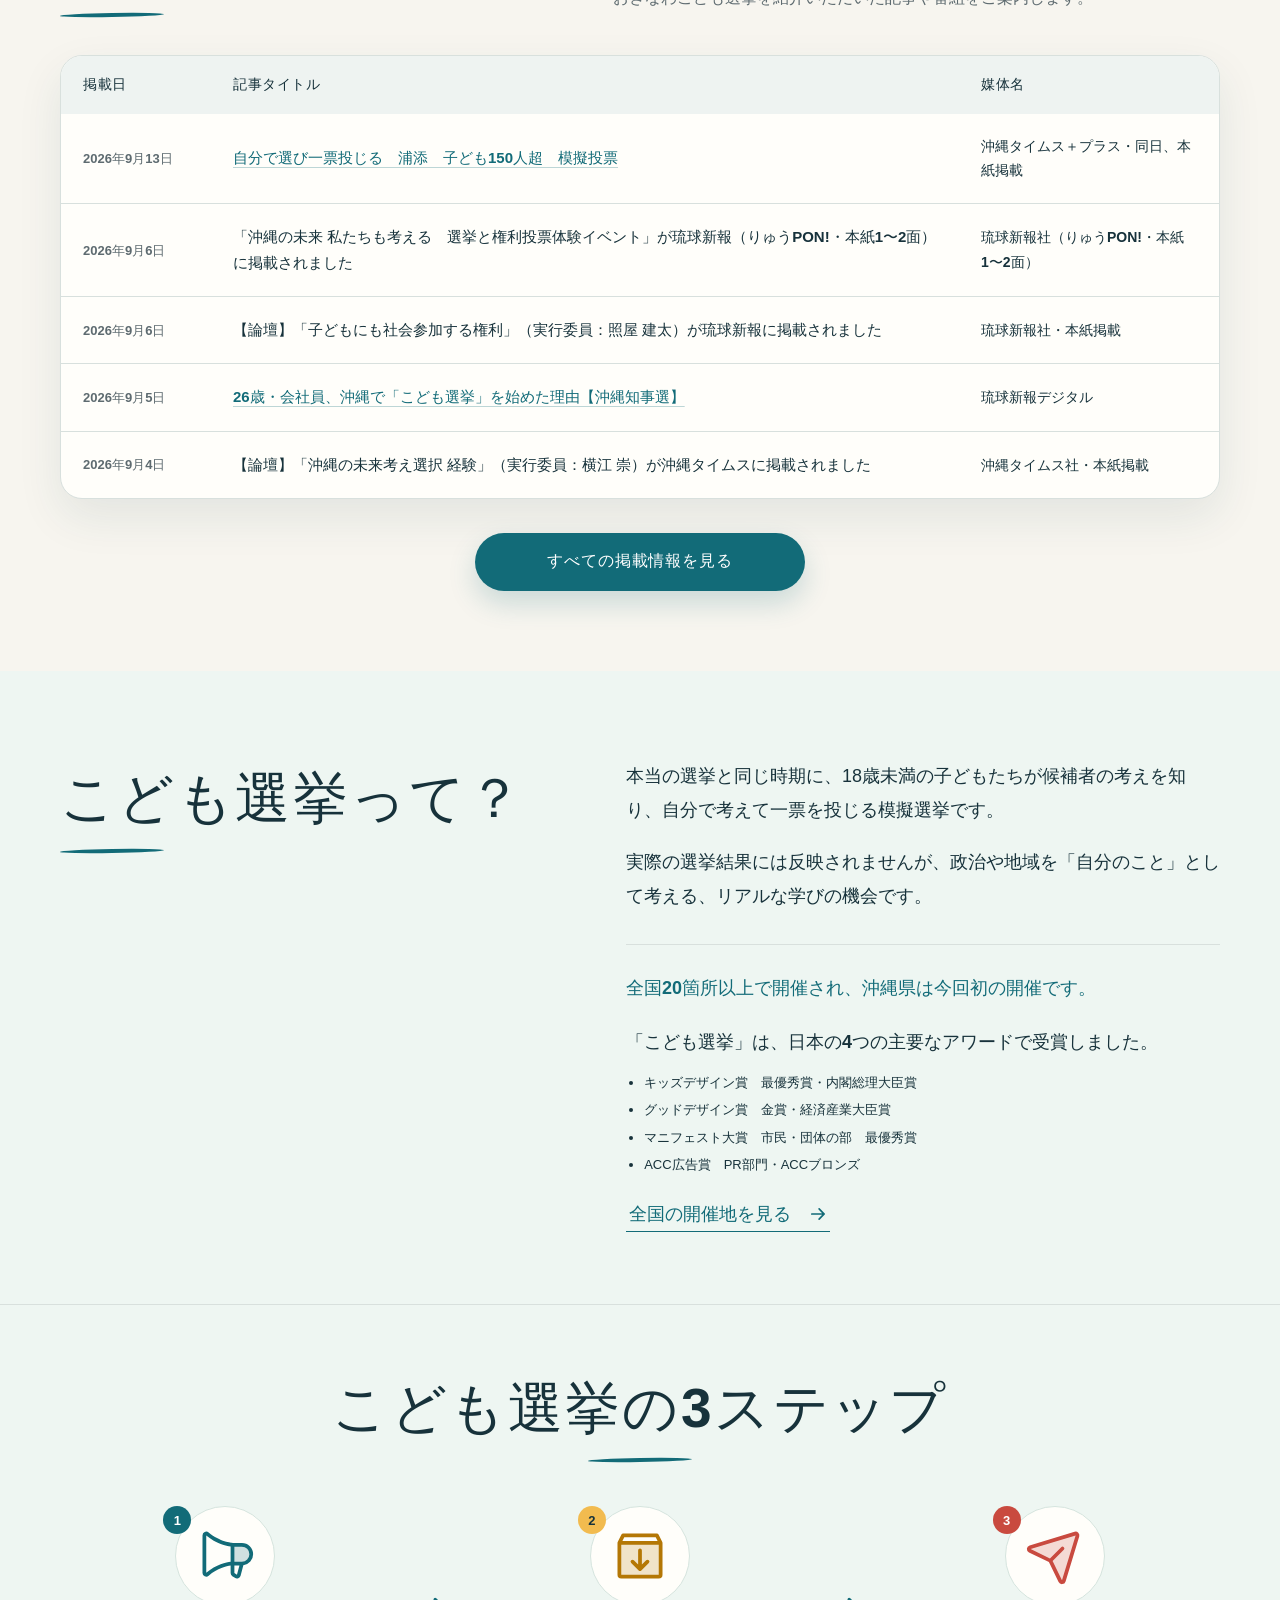
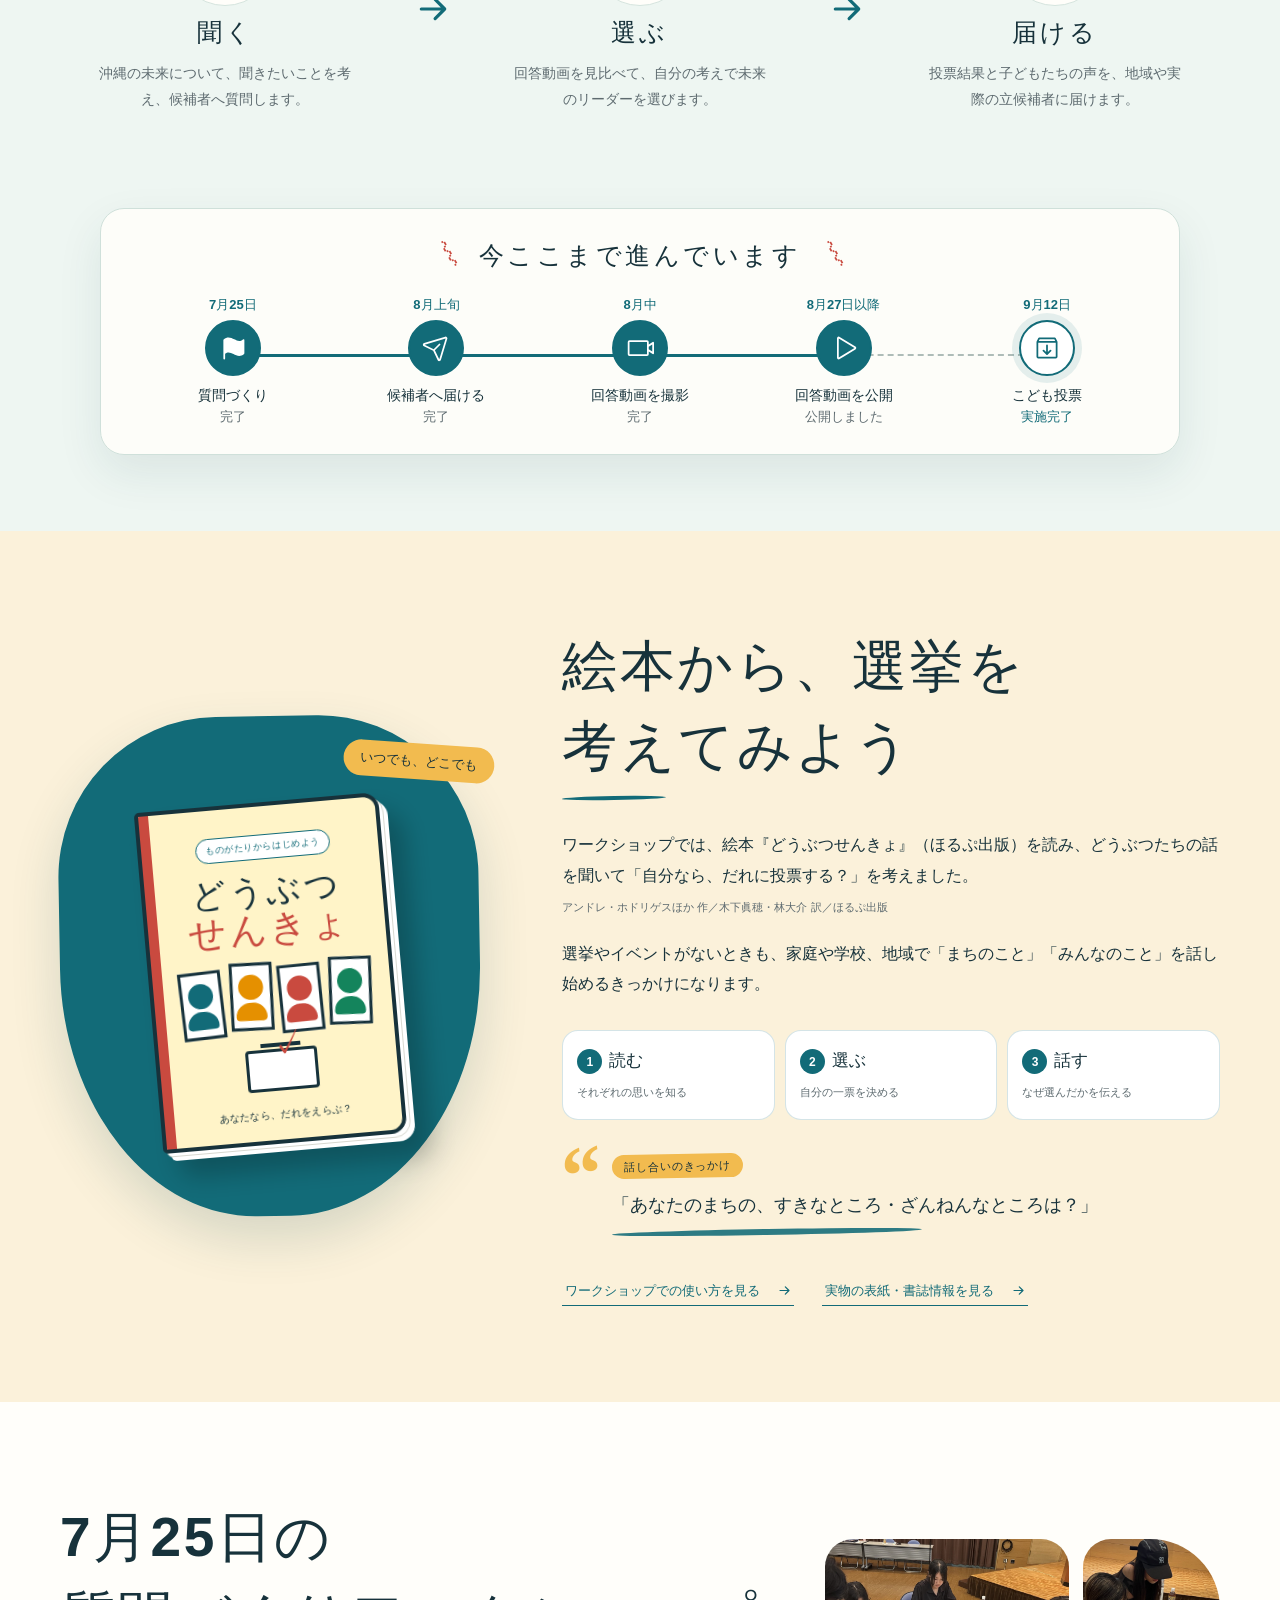
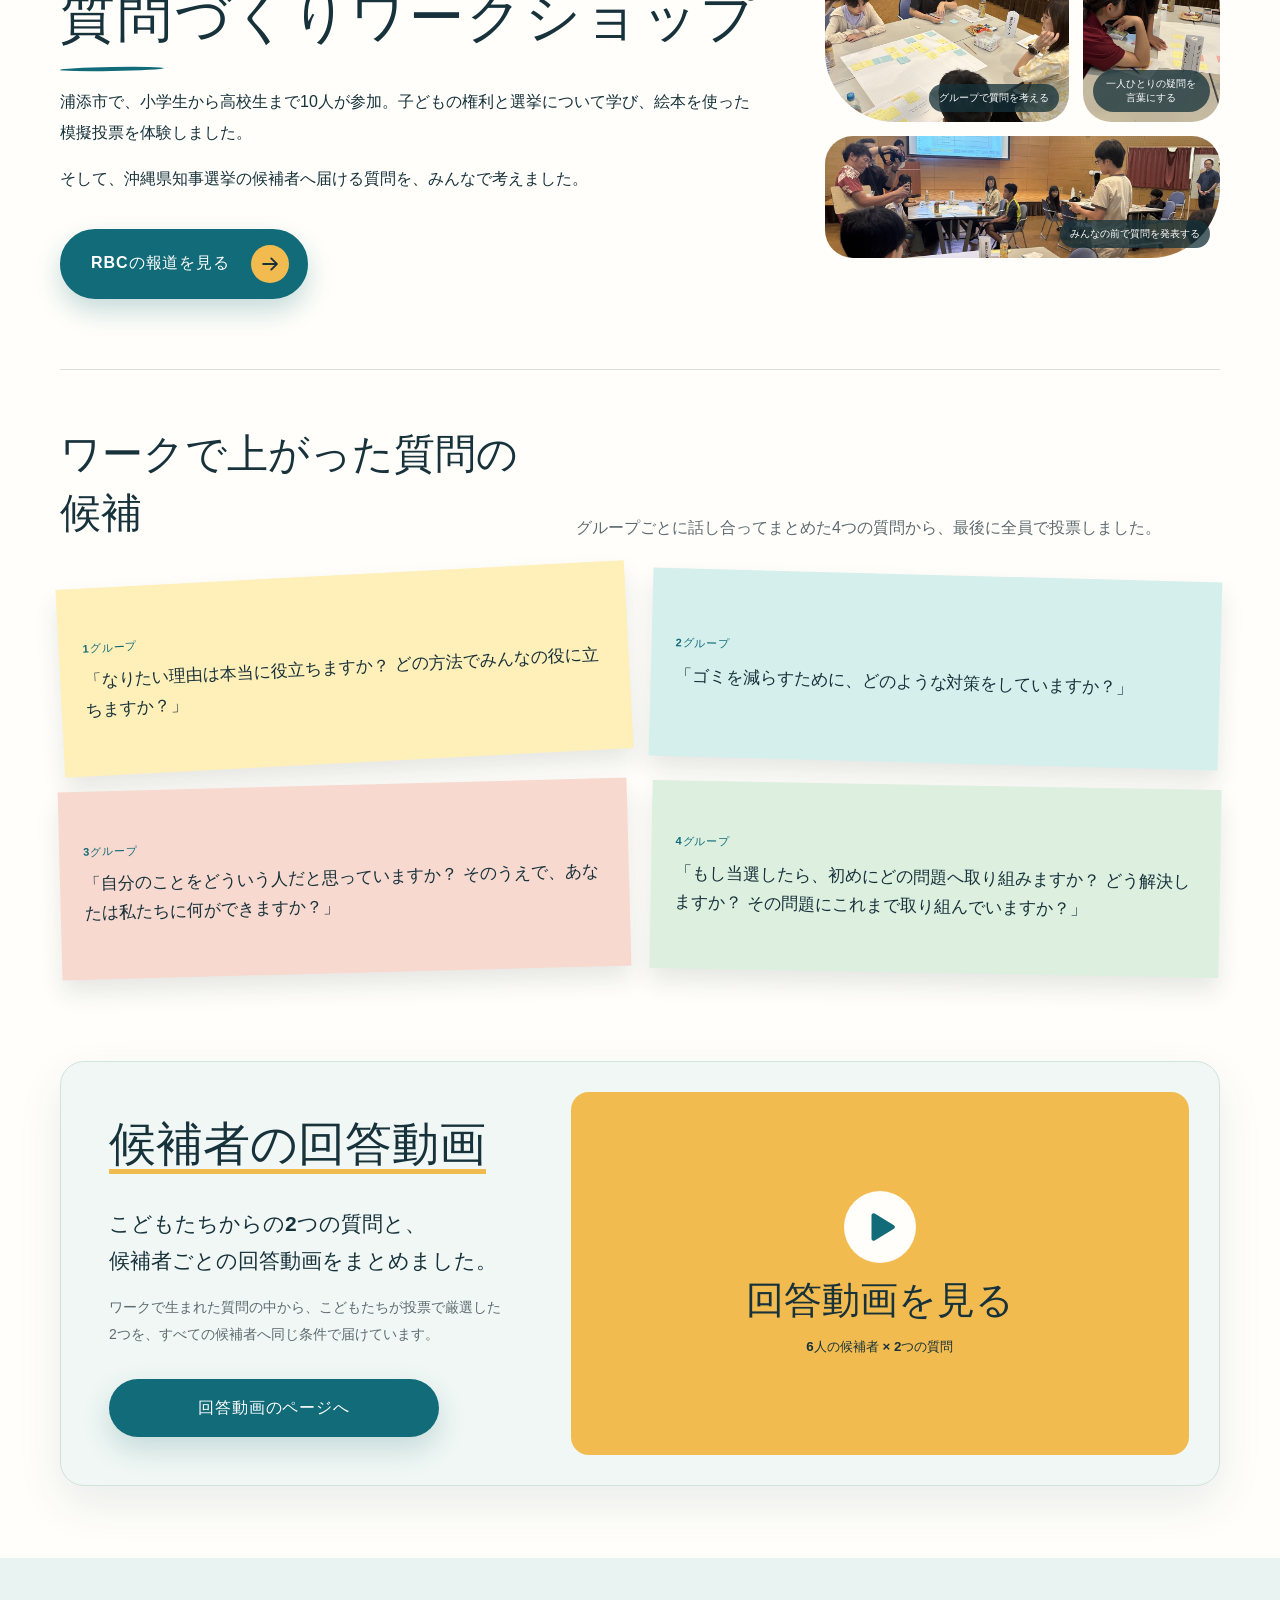
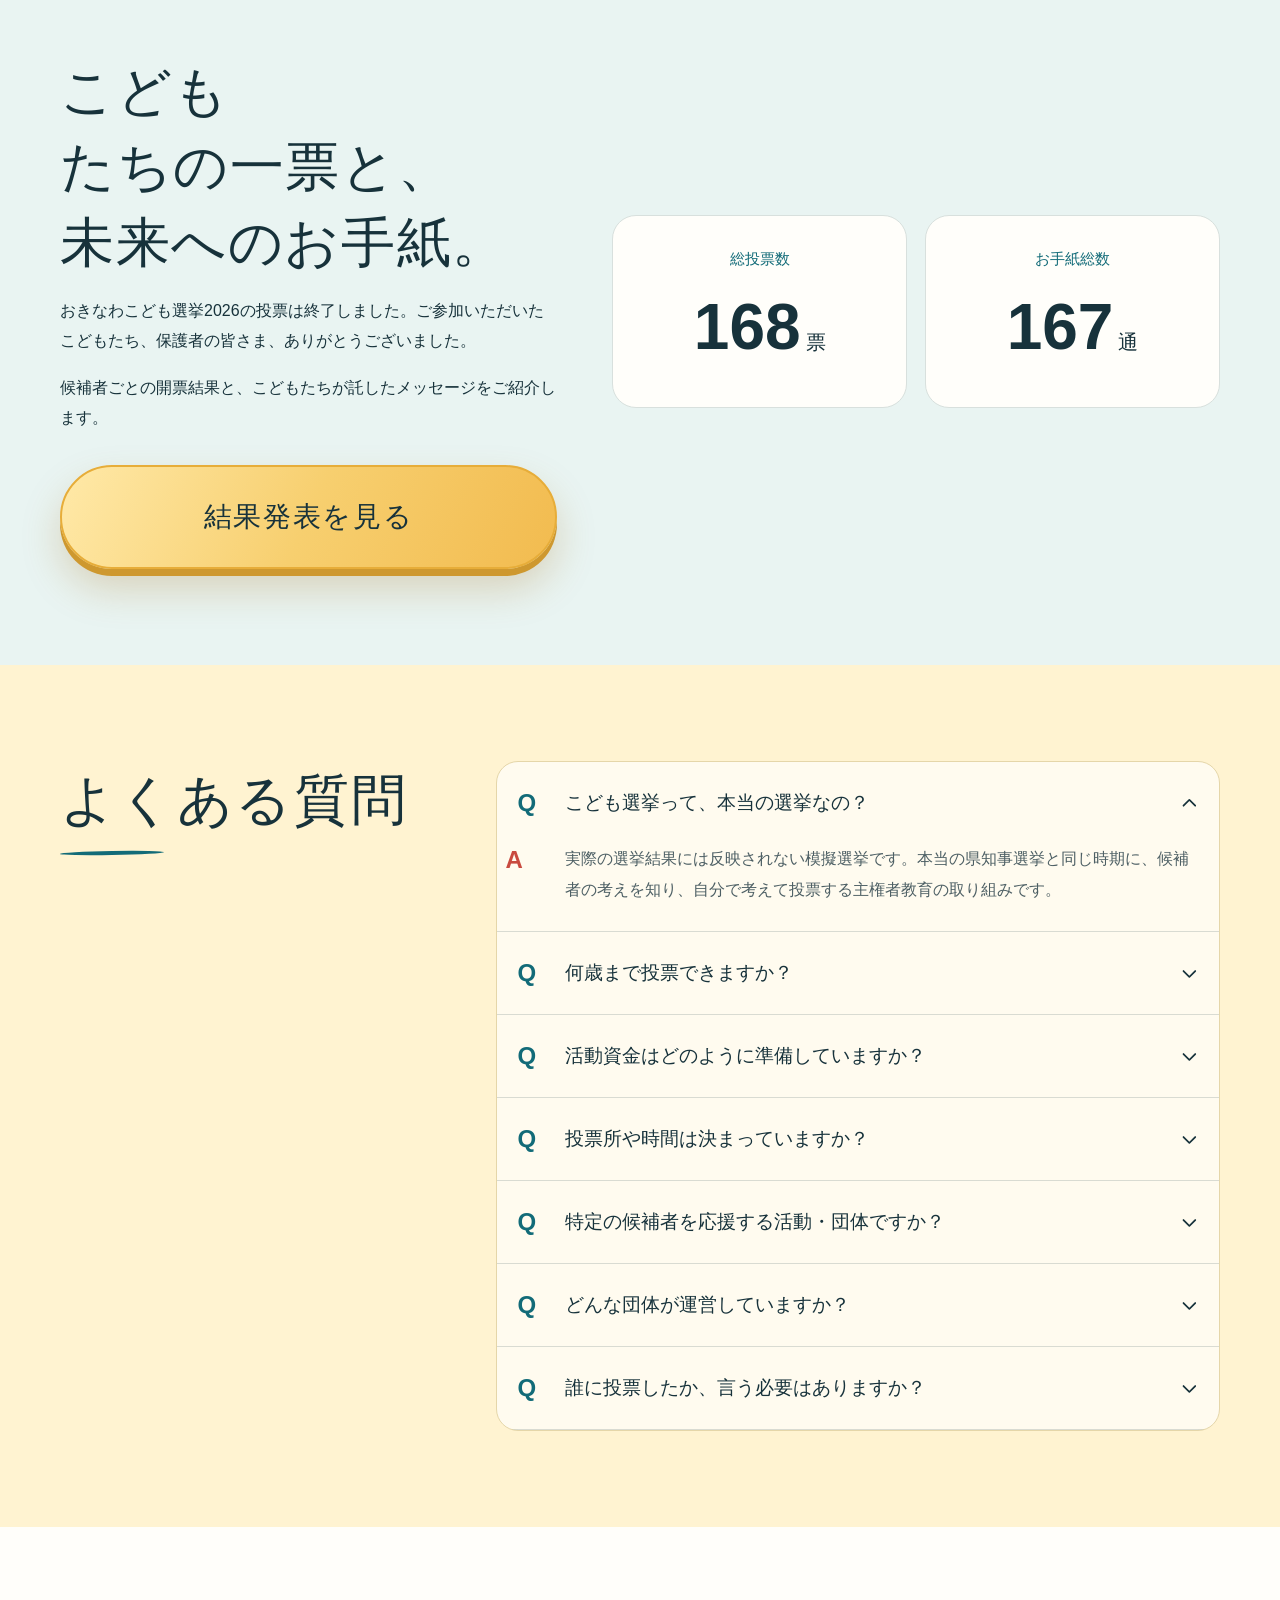
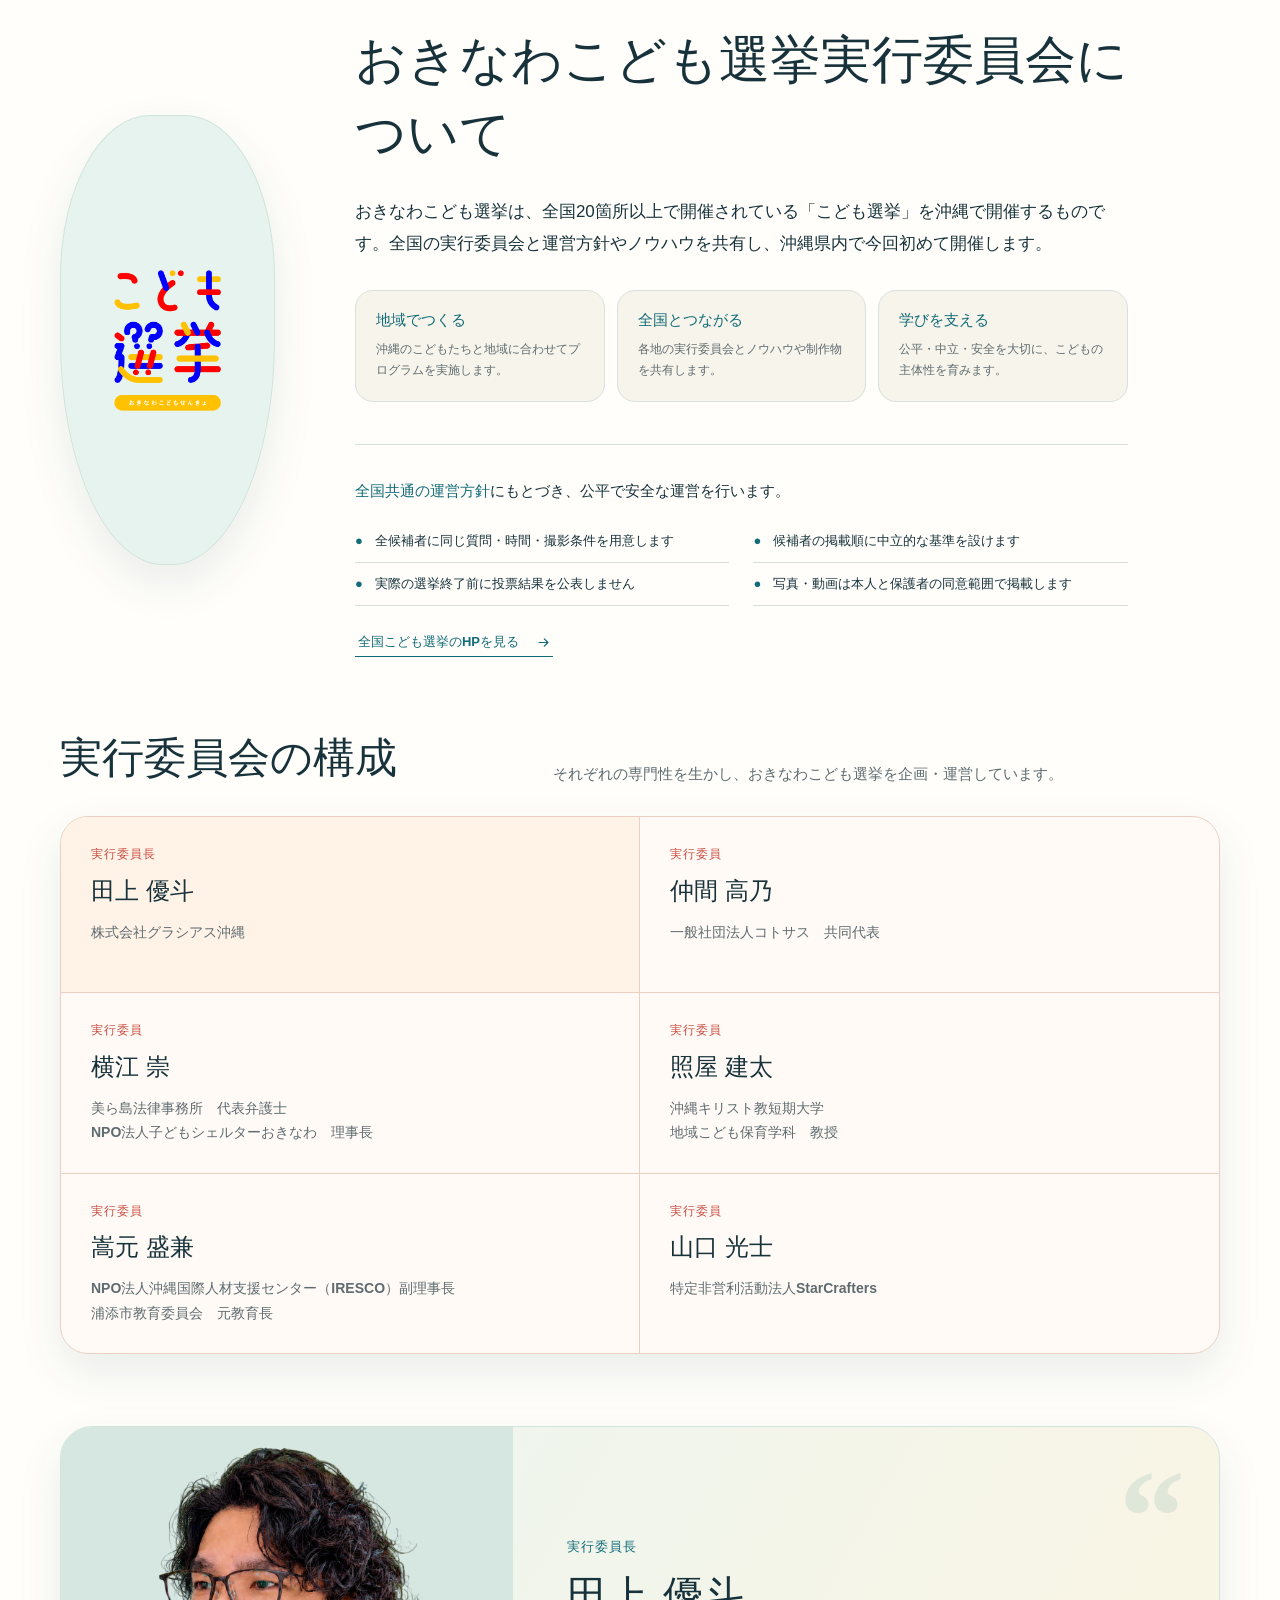
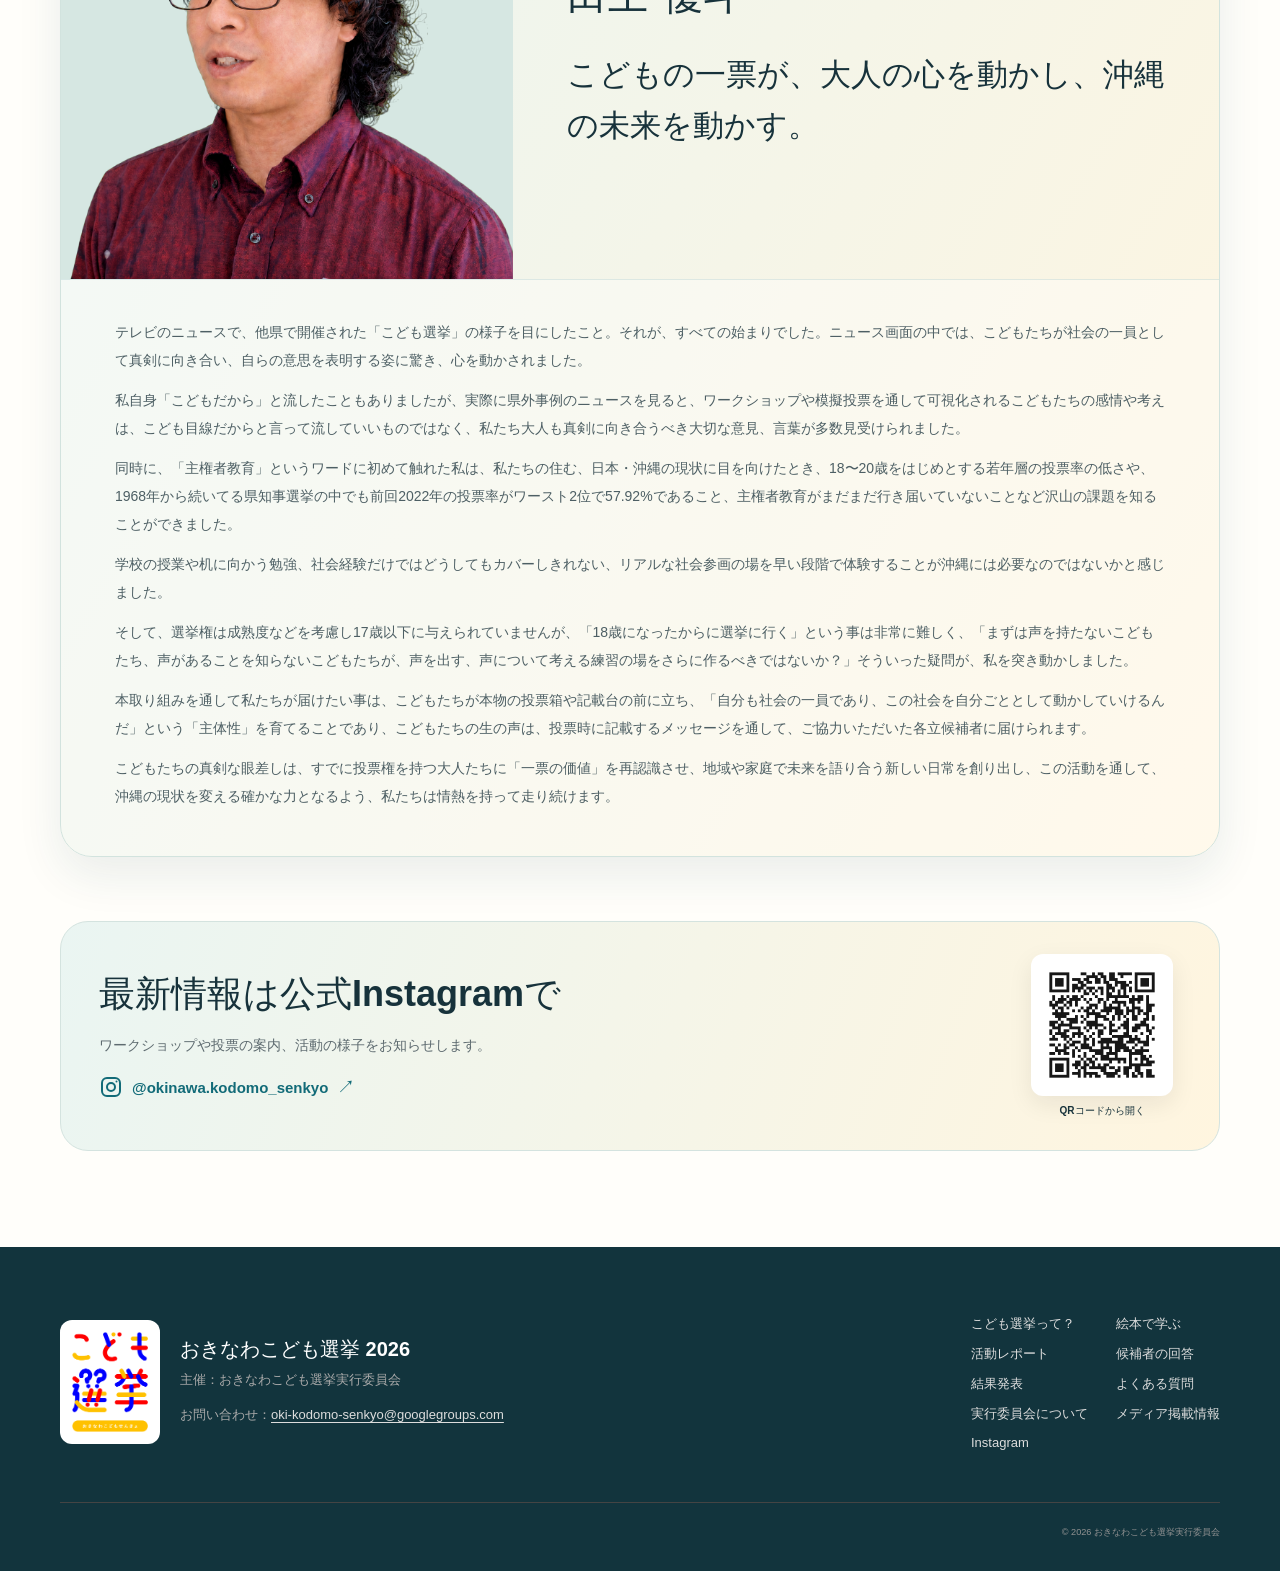
==== commit 5fa6e837: "Remove arrows from election results buttons" ====
--- a/index.html
+++ b/index.html
@@ -23,7 +23,7 @@
       type="image/png"
       href="./assets/images/okinawa-kodomo-senkyo-logo.png?v=20260803-1"
     />
-    <link rel="stylesheet" href="./assets/css/styles.css?v=20261030-3" />
+    <link rel="stylesheet" href="./assets/css/styles.css?v=20261030-4" />
     <link
       rel="preload"
       as="image"
@@ -232,7 +232,6 @@
             </h1>
             <a class="button button--primary button--results hero-results-link" href="./news/2026-10-29-results/">
               <span><ruby>結果発表<rt>けっかはっぴょう</rt></ruby>を<ruby>見<rt>み</rt></ruby>る</span>
-              <svg class="results-button-arrow" xmlns="http://www.w3.org/2000/svg" width="40" height="40" fill="currentColor" viewBox="0 0 256 256" aria-hidden="true"><path d="M224.49,136.49l-72,72a12,12,0,0,1-17-17L187,140H40a12,12,0,0,1,0-24H187L135.51,64.48a12,12,0,0,1,17-17l72,72A12,12,0,0,1,224.49,136.49Z"></path></svg>
             </a>
           </div>
           <div
@@ -1199,7 +1198,6 @@
             <p><ruby>候補者<rt>こうほしゃ</rt></ruby>ごとの<ruby>開票結果<rt>かいひょうけっか</rt></ruby>と、こどもたちが<ruby>託<rt>たく</rt></ruby>したメッセージをご<ruby>紹介<rt>しょうかい</rt></ruby>します。</p>
             <a class="button button--primary button--results" href="./news/2026-10-29-results/">
               <span><ruby>結果発表<rt>けっかはっぴょう</rt></ruby>を<ruby>見<rt>み</rt></ruby>る</span>
-              <svg class="results-button-arrow" xmlns="http://www.w3.org/2000/svg" width="40" height="40" fill="currentColor" viewBox="0 0 256 256" aria-hidden="true"><path d="M224.49,136.49l-72,72a12,12,0,0,1-17-17L187,140H40a12,12,0,0,1,0-24H187L135.51,64.48a12,12,0,0,1,17-17l72,72A12,12,0,0,1,224.49,136.49Z"></path></svg>
             </a>
           </div>
           <dl class="vote-results-totals">
--- a/assets/css/styles.css
+++ b/assets/css/styles.css
@@ -481,9 +481,8 @@
   width: min(100%, 500px);
   min-width: 0;
   min-height: 104px;
-  justify-content: space-between;
-  gap: 24px;
-  padding: 18px 22px 18px 36px;
+  justify-content: center;
+  padding: 18px 28px;
   border: 2px solid #e7ad39;
   color: var(--ink);
   background: linear-gradient(115deg, #ffe9a8 0%, #f7cf6f 50%, var(--yellow) 100%);
@@ -495,23 +494,10 @@
   flex: 1;
   text-align: center;
 }
-.button--results > .results-button-arrow {
-  width: 60px;
-  height: 60px;
-  margin-left: 0;
-  padding: 15px;
-  border-radius: 50%;
-  color: #fff;
-  background: var(--blue);
-  transition: transform 0.2s ease;
-}
 .button--results:hover {
   color: var(--ink);
   background: linear-gradient(115deg, #fff0bc 0%, #fbd982 50%, #f5c45e 100%);
   box-shadow: 0 9px 0 #ce982f, 0 24px 42px rgba(166, 111, 24, 0.28);
-}
-.button--results:hover > .results-button-arrow {
-  transform: translateX(3px);
 }
 .button--results:active {
   transform: translateY(3px);
@@ -3248,14 +3234,8 @@
   }
   .button--results {
     min-height: 92px;
-    gap: 16px;
-    padding: 16px 14px 16px 20px;
+    padding: 16px 20px;
     font-size: clamp(20px, 6vw, 24px);
-  }
-  .button--results > .results-button-arrow {
-    width: 52px;
-    height: 52px;
-    padding: 13px;
   }
   .hero-visual {
     height: 440px;
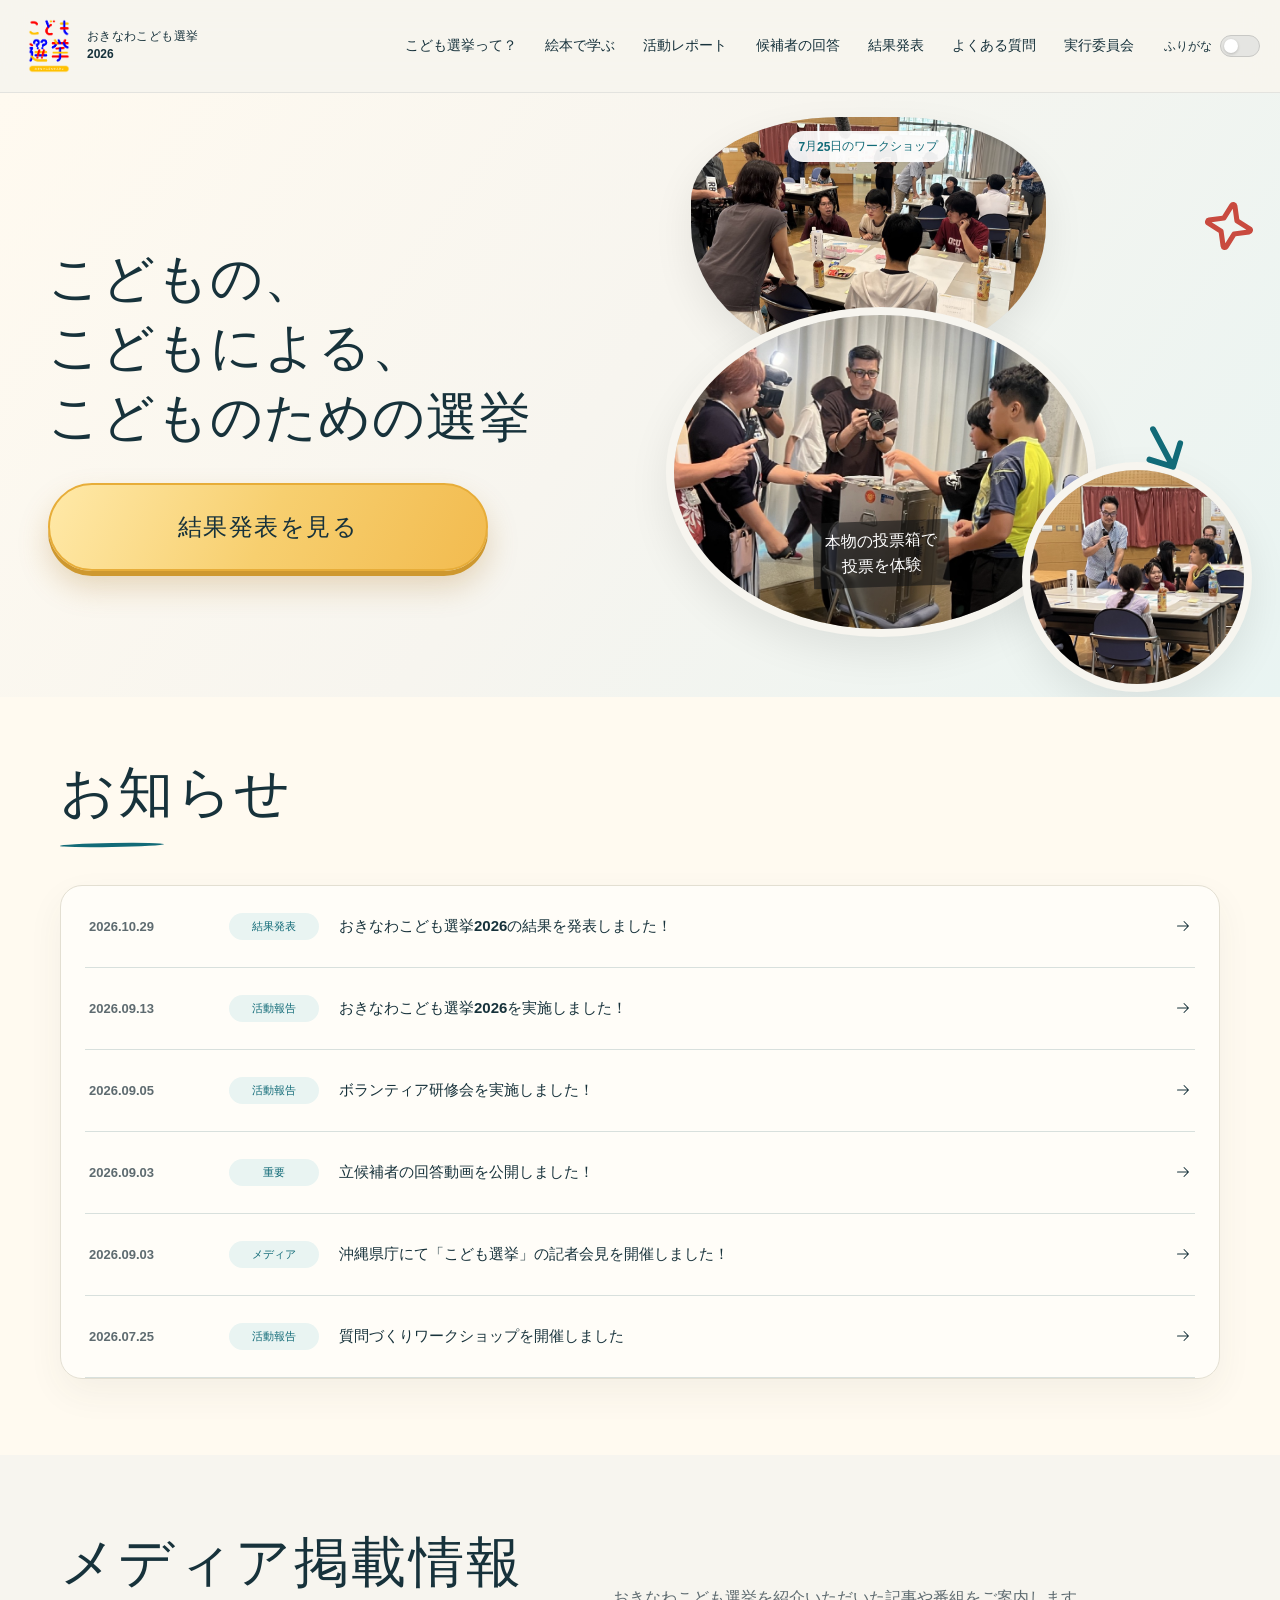
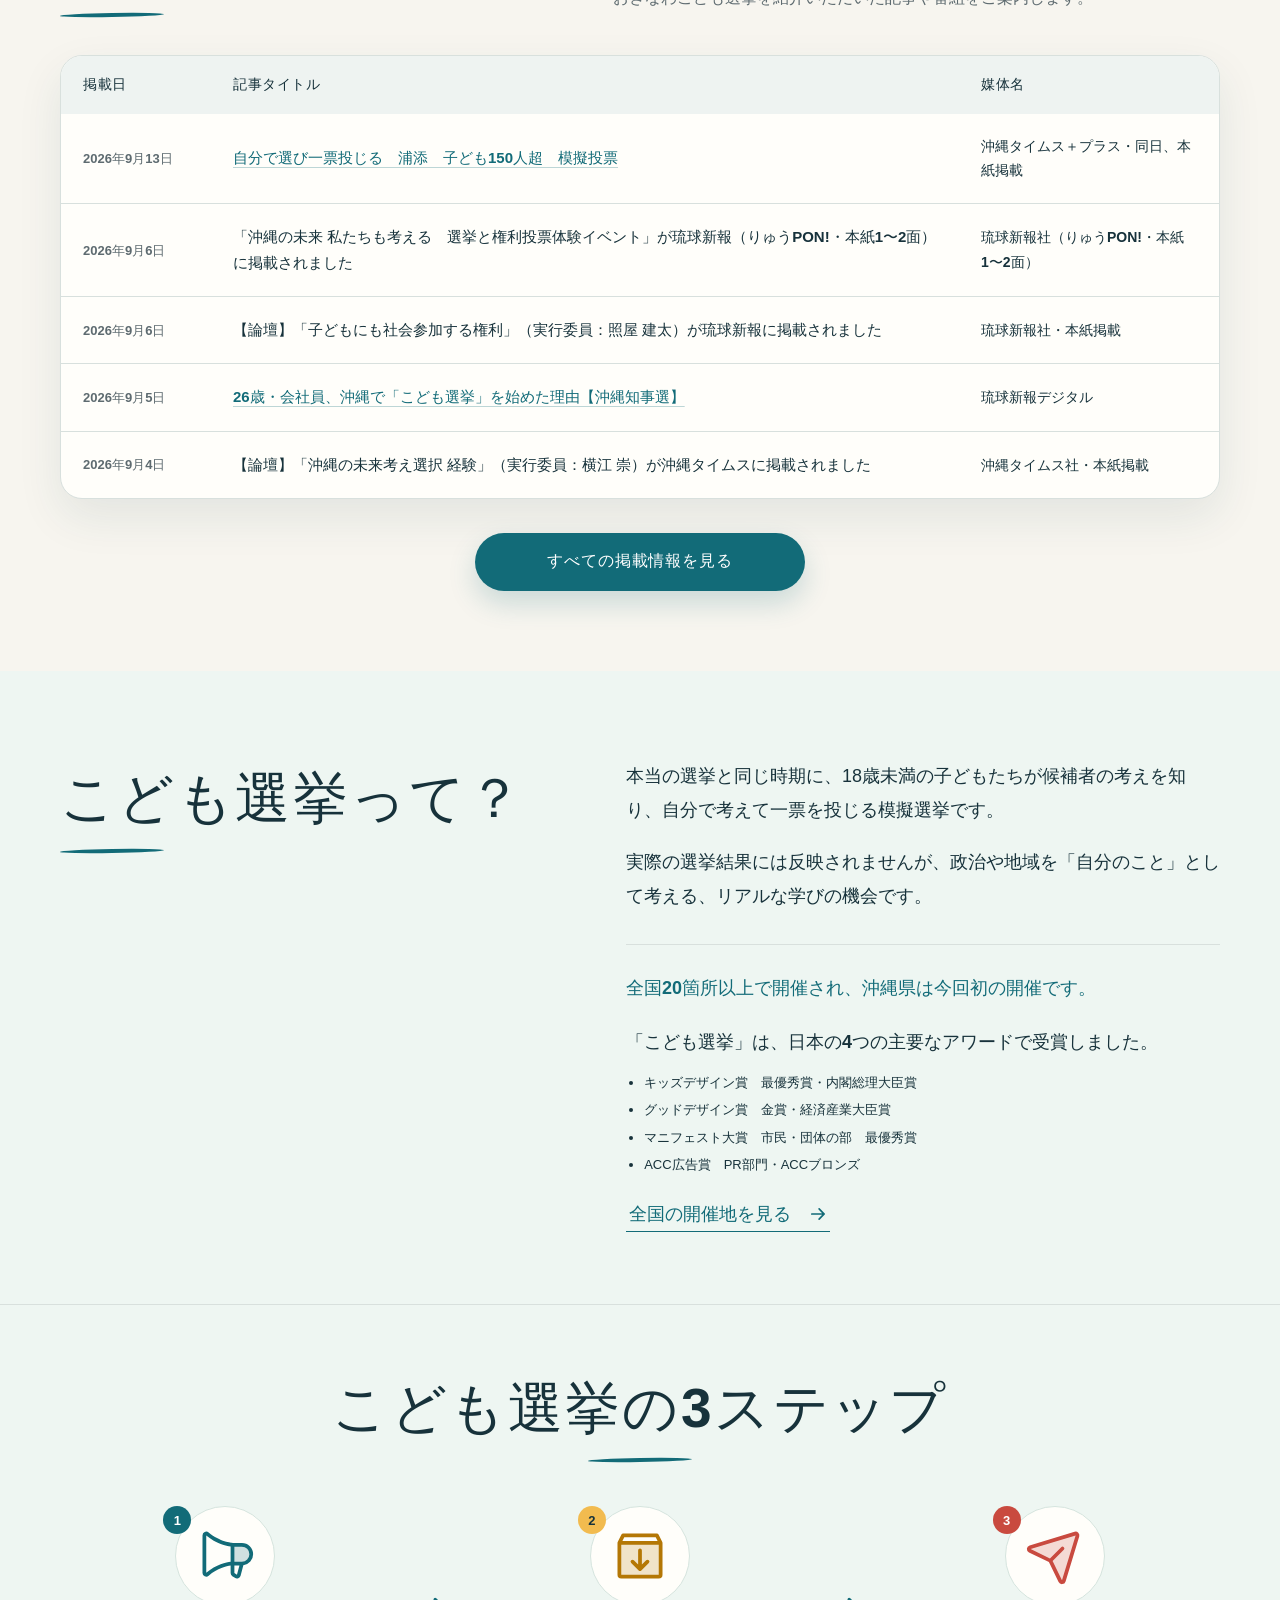
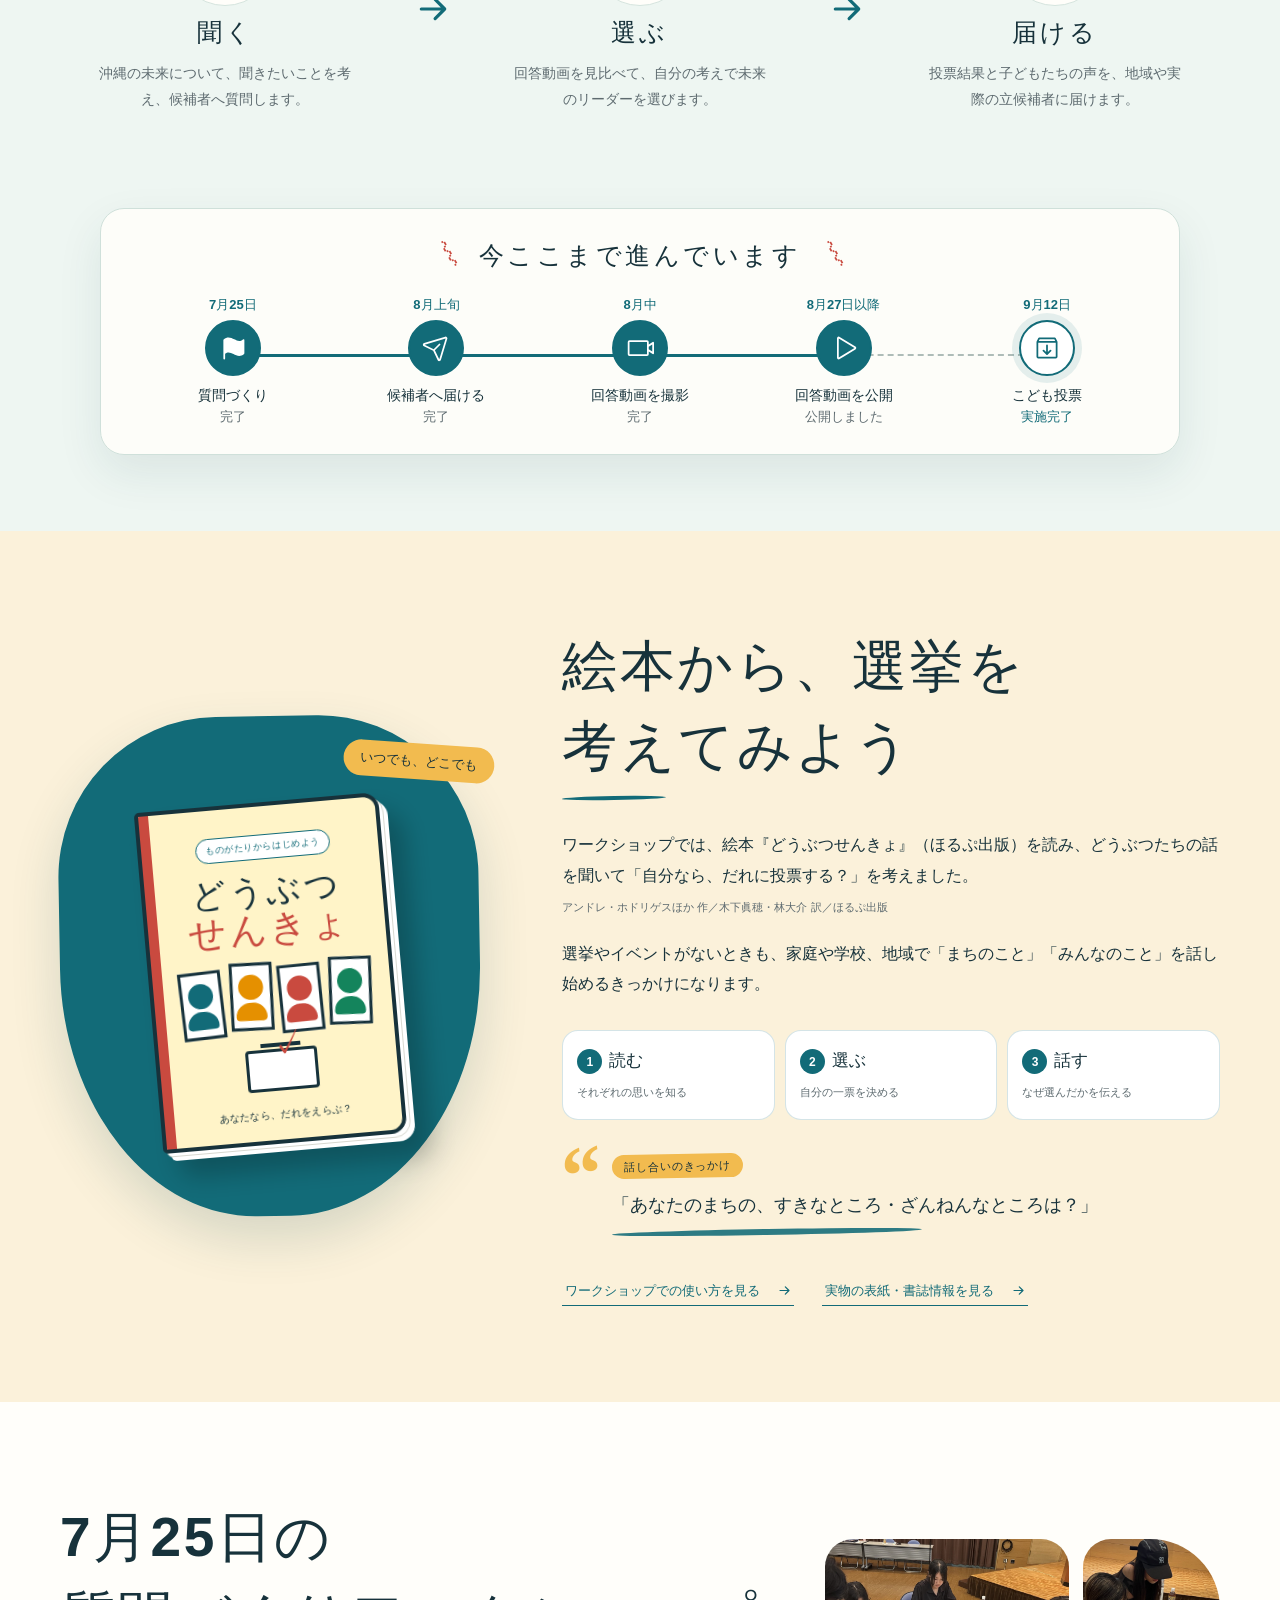
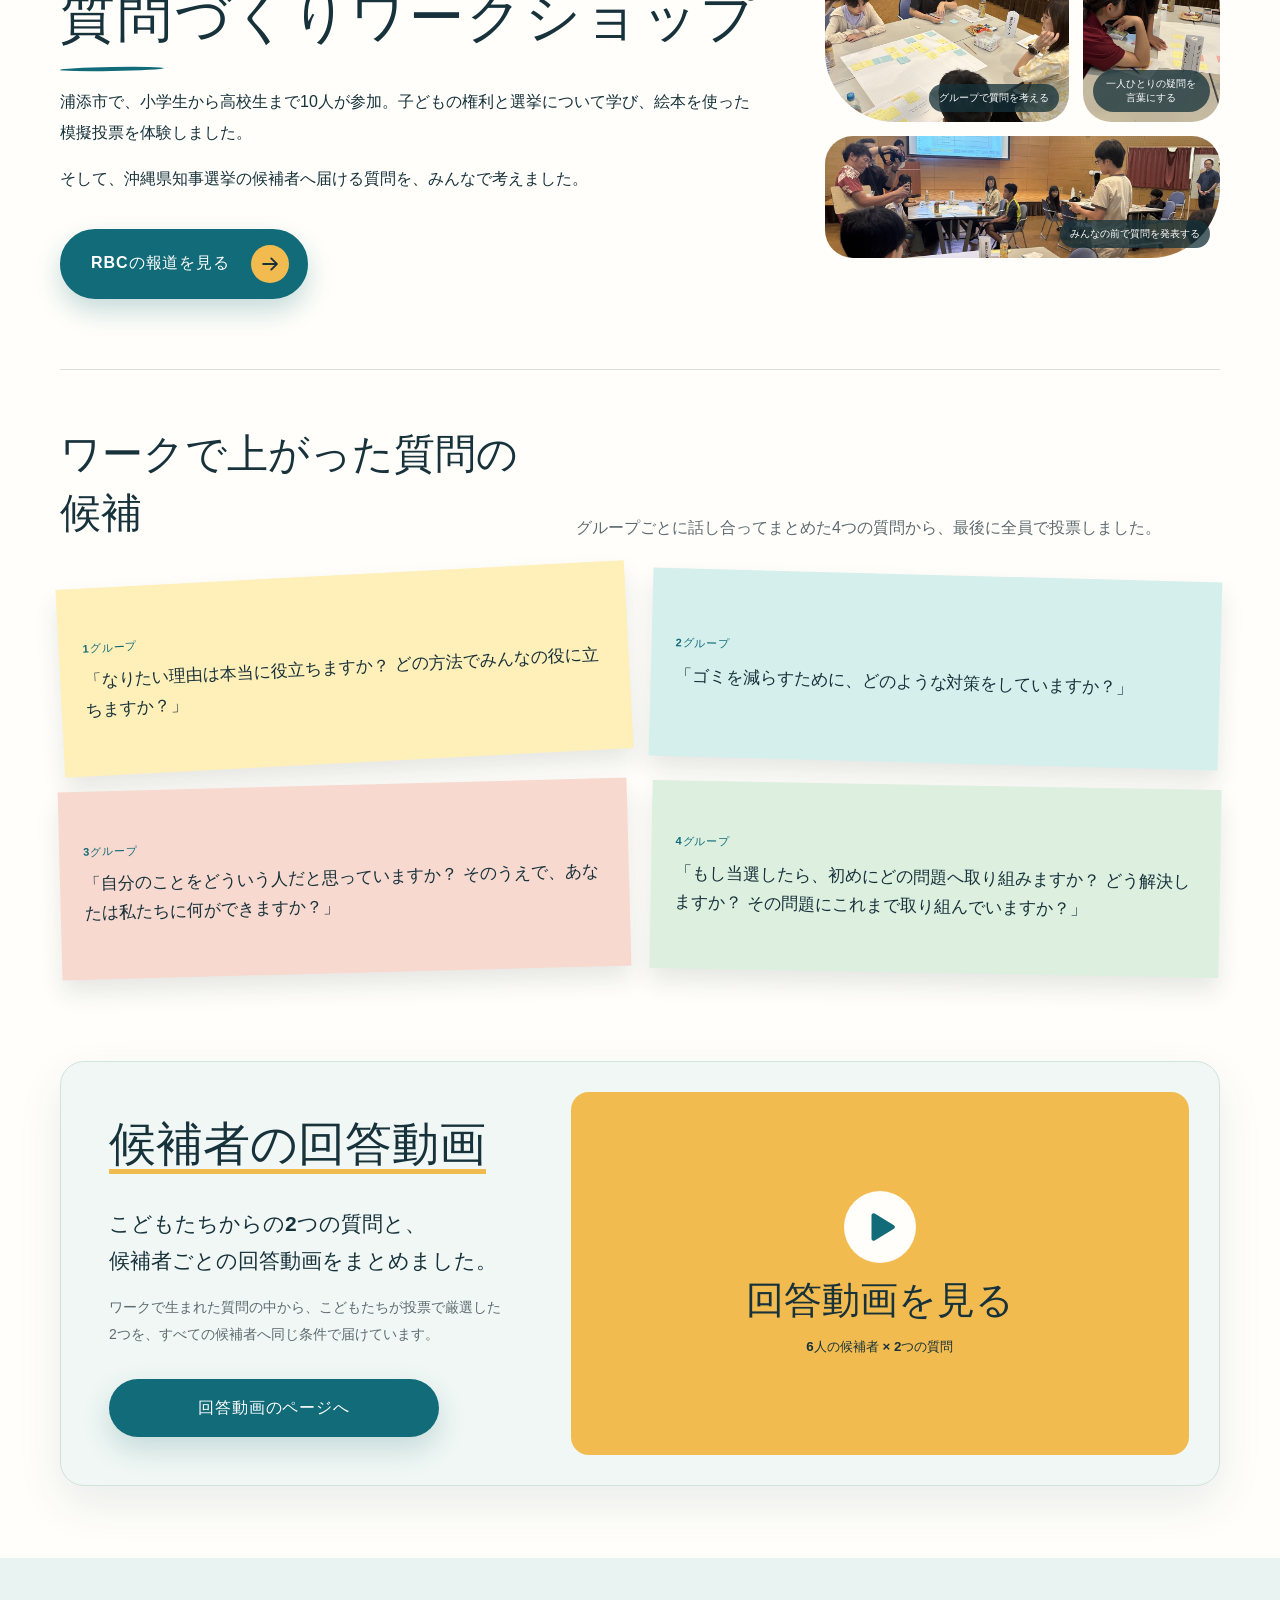
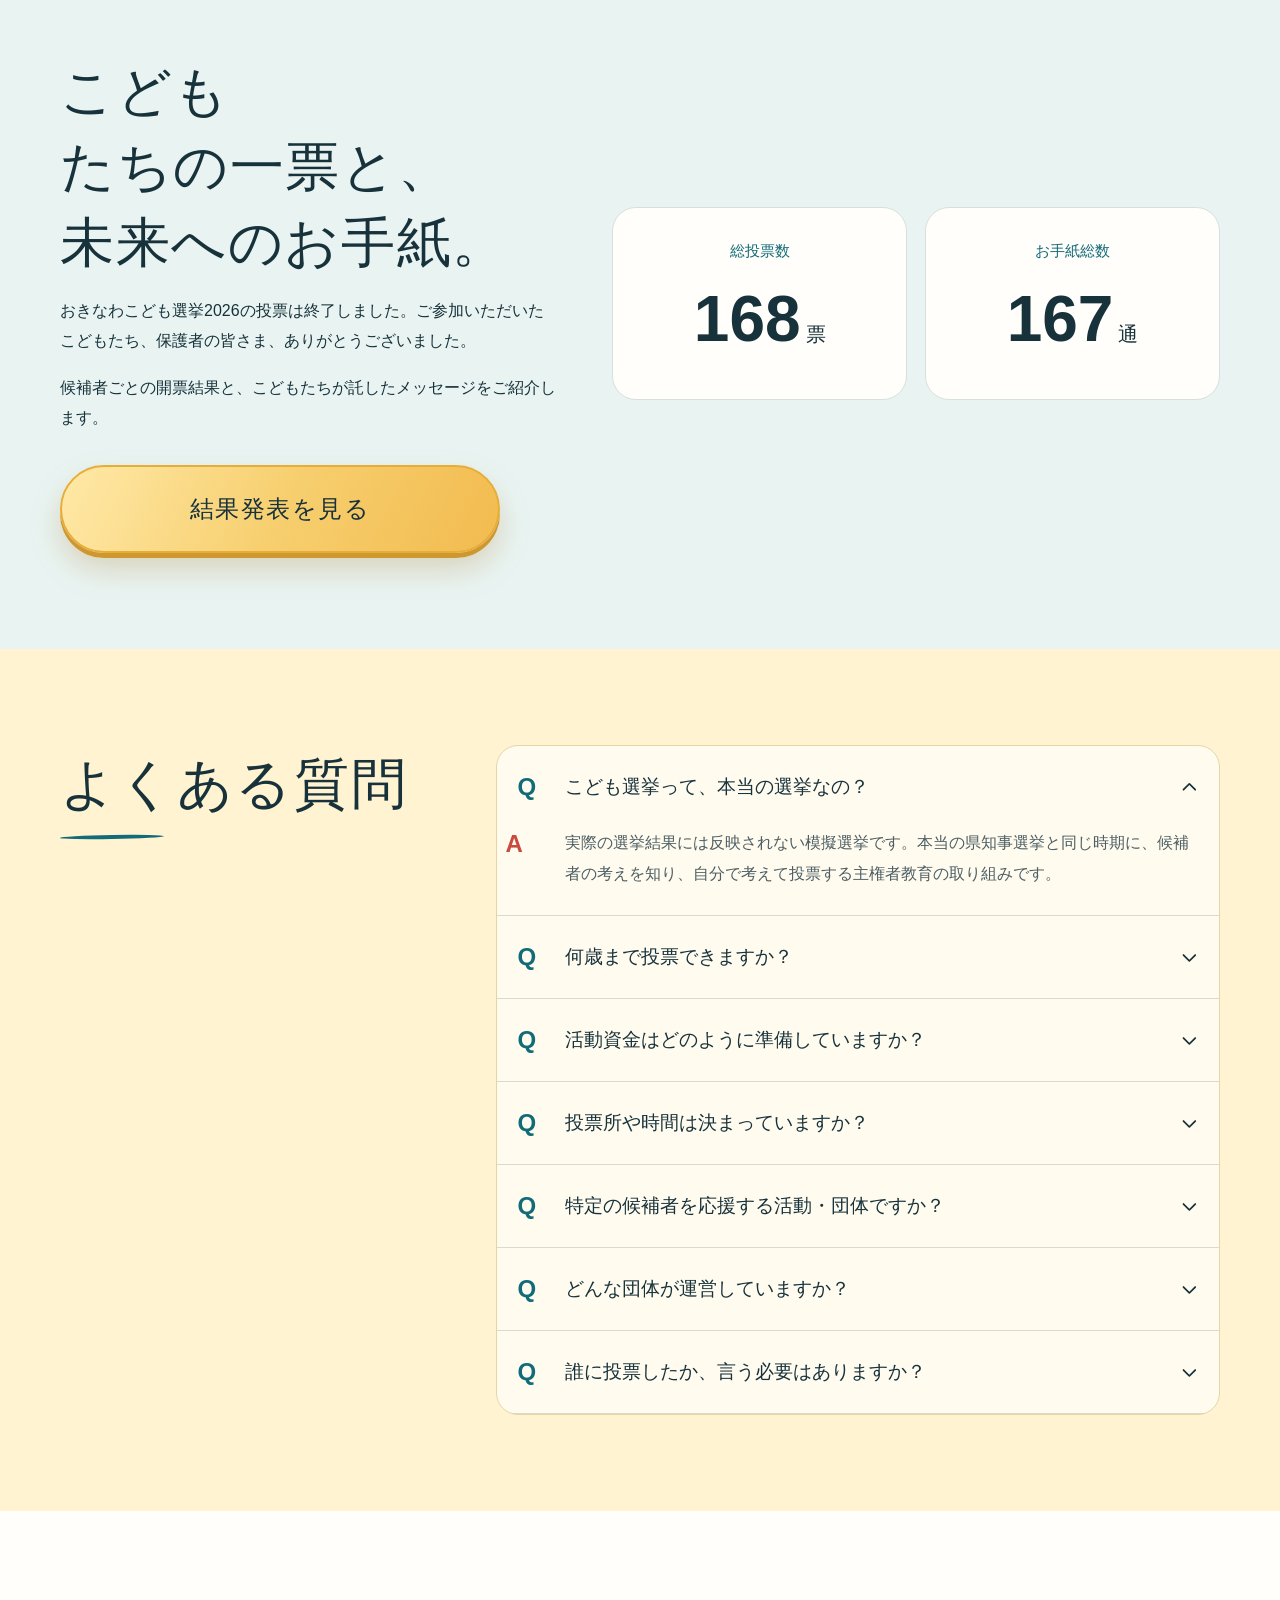
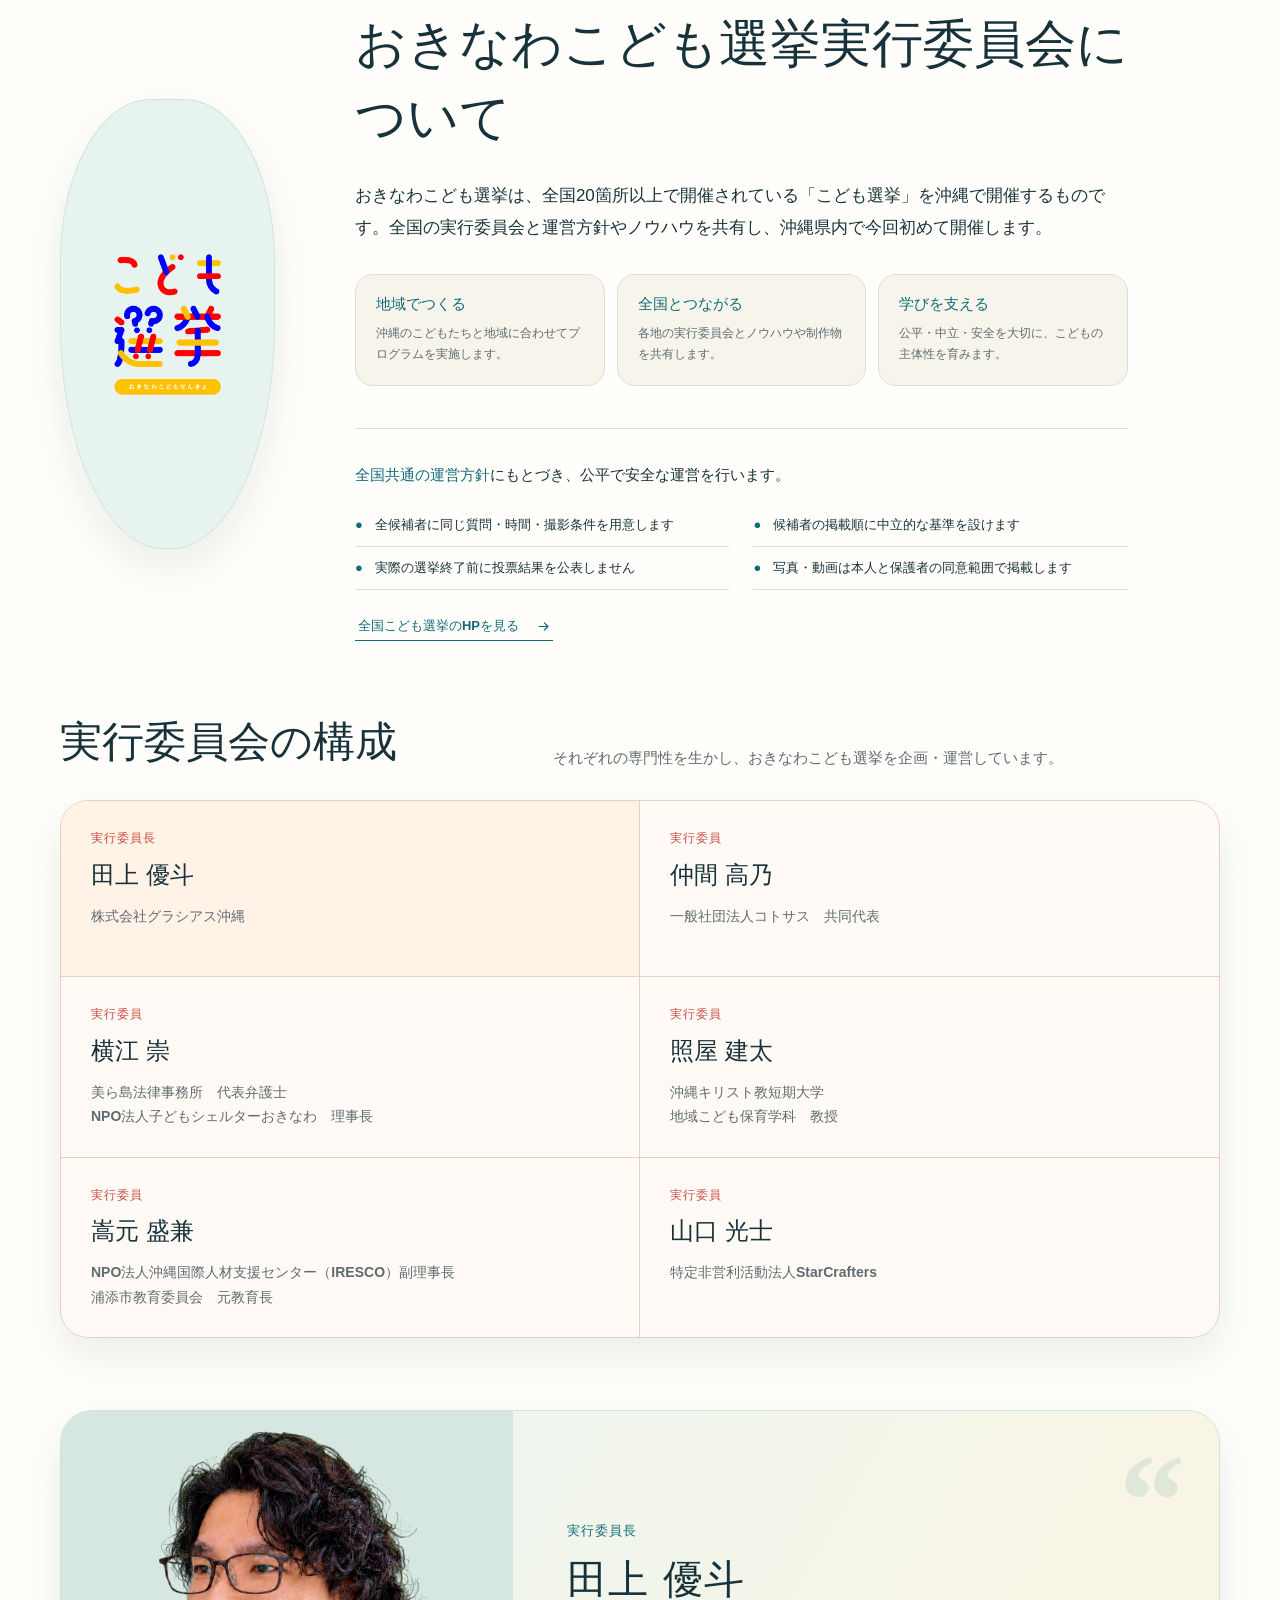
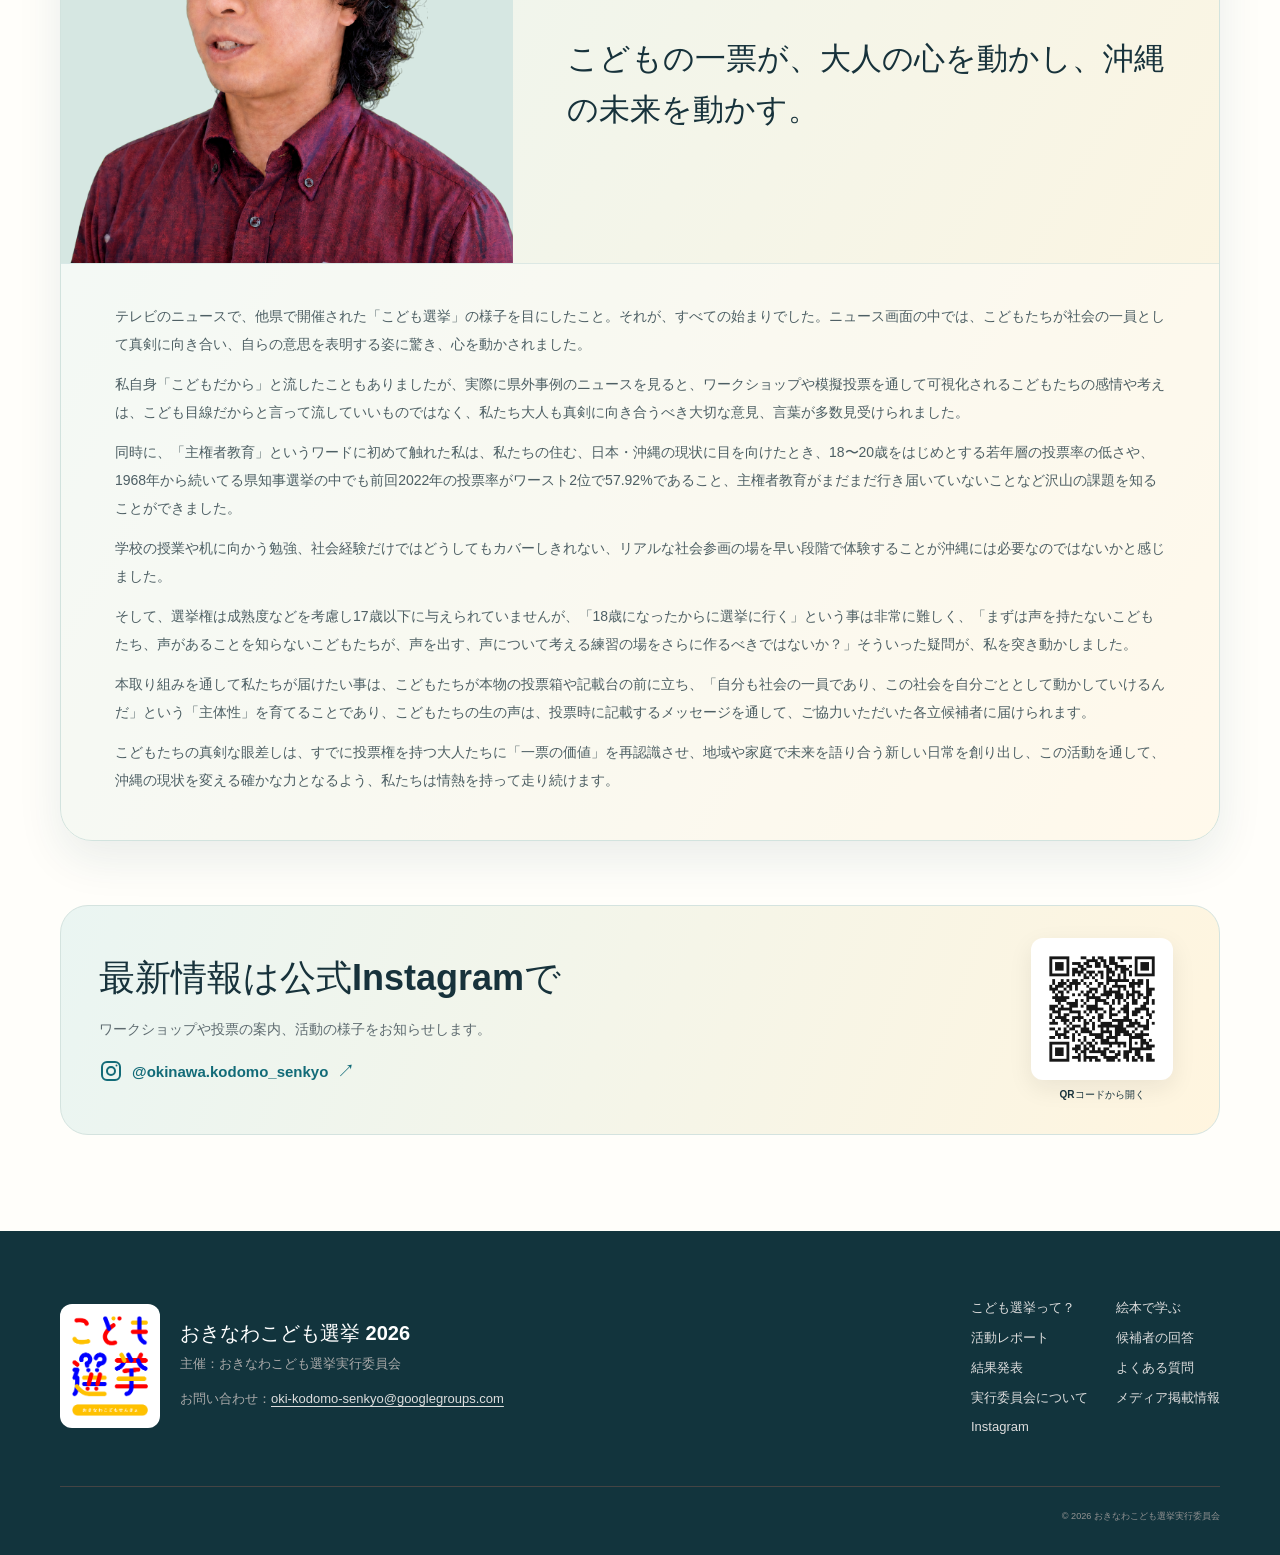
==== commit 3ad69ca8: "Reduce election results button size slightly" ====
--- a/index.html
+++ b/index.html
@@ -23,7 +23,7 @@
       type="image/png"
       href="./assets/images/okinawa-kodomo-senkyo-logo.png?v=20260803-1"
     />
-    <link rel="stylesheet" href="./assets/css/styles.css?v=20261030-4" />
+    <link rel="stylesheet" href="./assets/css/styles.css?v=20261030-5" />
     <link
       rel="preload"
       as="image"
--- a/assets/css/styles.css
+++ b/assets/css/styles.css
@@ -478,16 +478,16 @@
   box-shadow: 0 15px 34px rgba(11, 79, 92, 0.24);
 }
 .button--results {
-  width: min(100%, 500px);
+  width: min(100%, 440px);
   min-width: 0;
-  min-height: 104px;
+  min-height: 88px;
   justify-content: center;
-  padding: 18px 28px;
+  padding: 14px 24px;
   border: 2px solid #e7ad39;
   color: var(--ink);
   background: linear-gradient(115deg, #ffe9a8 0%, #f7cf6f 50%, var(--yellow) 100%);
-  box-shadow: 0 7px 0 #ce982f, 0 20px 38px rgba(166, 111, 24, 0.25);
-  font-size: 28px;
+  box-shadow: 0 5px 0 #ce982f, 0 16px 30px rgba(166, 111, 24, 0.25);
+  font-size: 24px;
   font-weight: 900;
 }
 .button--results > span {
@@ -497,7 +497,7 @@
 .button--results:hover {
   color: var(--ink);
   background: linear-gradient(115deg, #fff0bc 0%, #fbd982 50%, #f5c45e 100%);
-  box-shadow: 0 9px 0 #ce982f, 0 24px 42px rgba(166, 111, 24, 0.28);
+  box-shadow: 0 7px 0 #ce982f, 0 20px 34px rgba(166, 111, 24, 0.28);
 }
 .button--results:active {
   transform: translateY(3px);
@@ -3233,9 +3233,9 @@
     width: 100%;
   }
   .button--results {
-    min-height: 92px;
-    padding: 16px 20px;
-    font-size: clamp(20px, 6vw, 24px);
+    min-height: 78px;
+    padding: 14px 20px;
+    font-size: clamp(20px, 5.6vw, 22px);
   }
   .hero-visual {
     height: 440px;
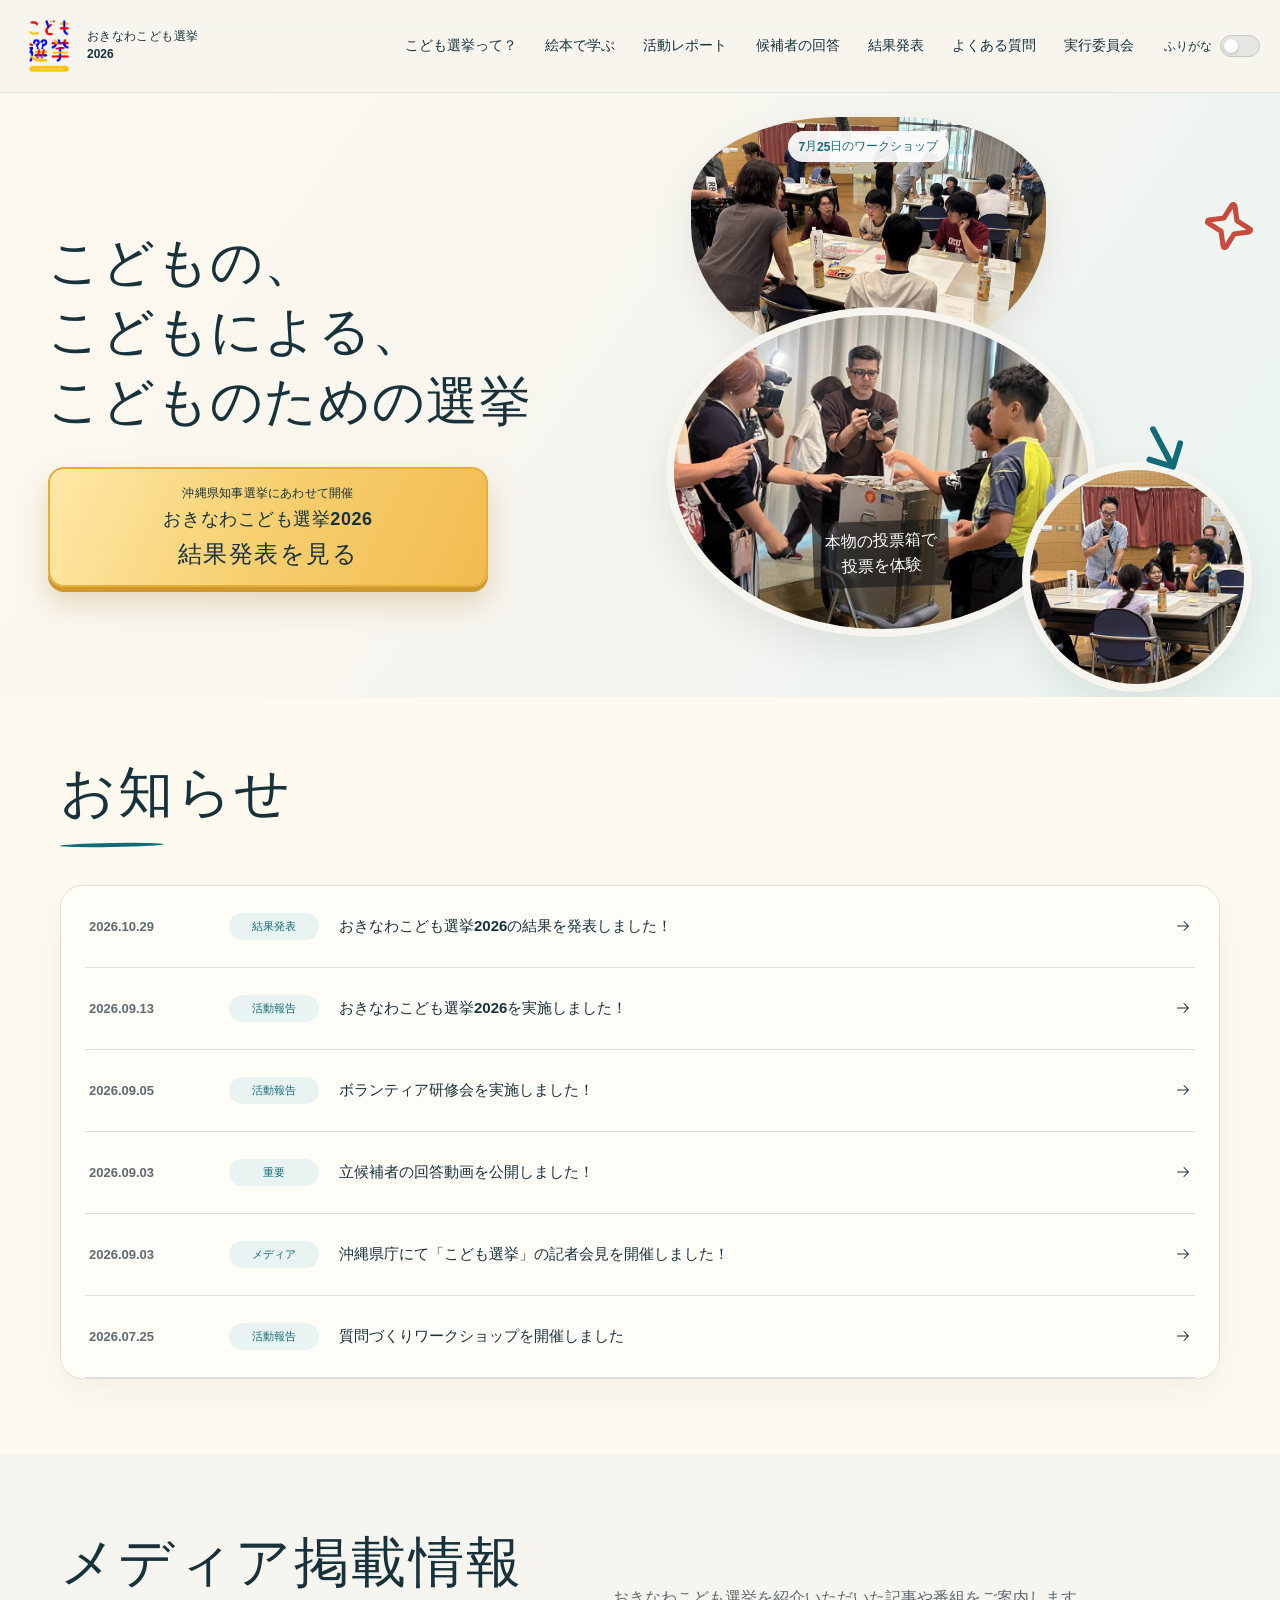
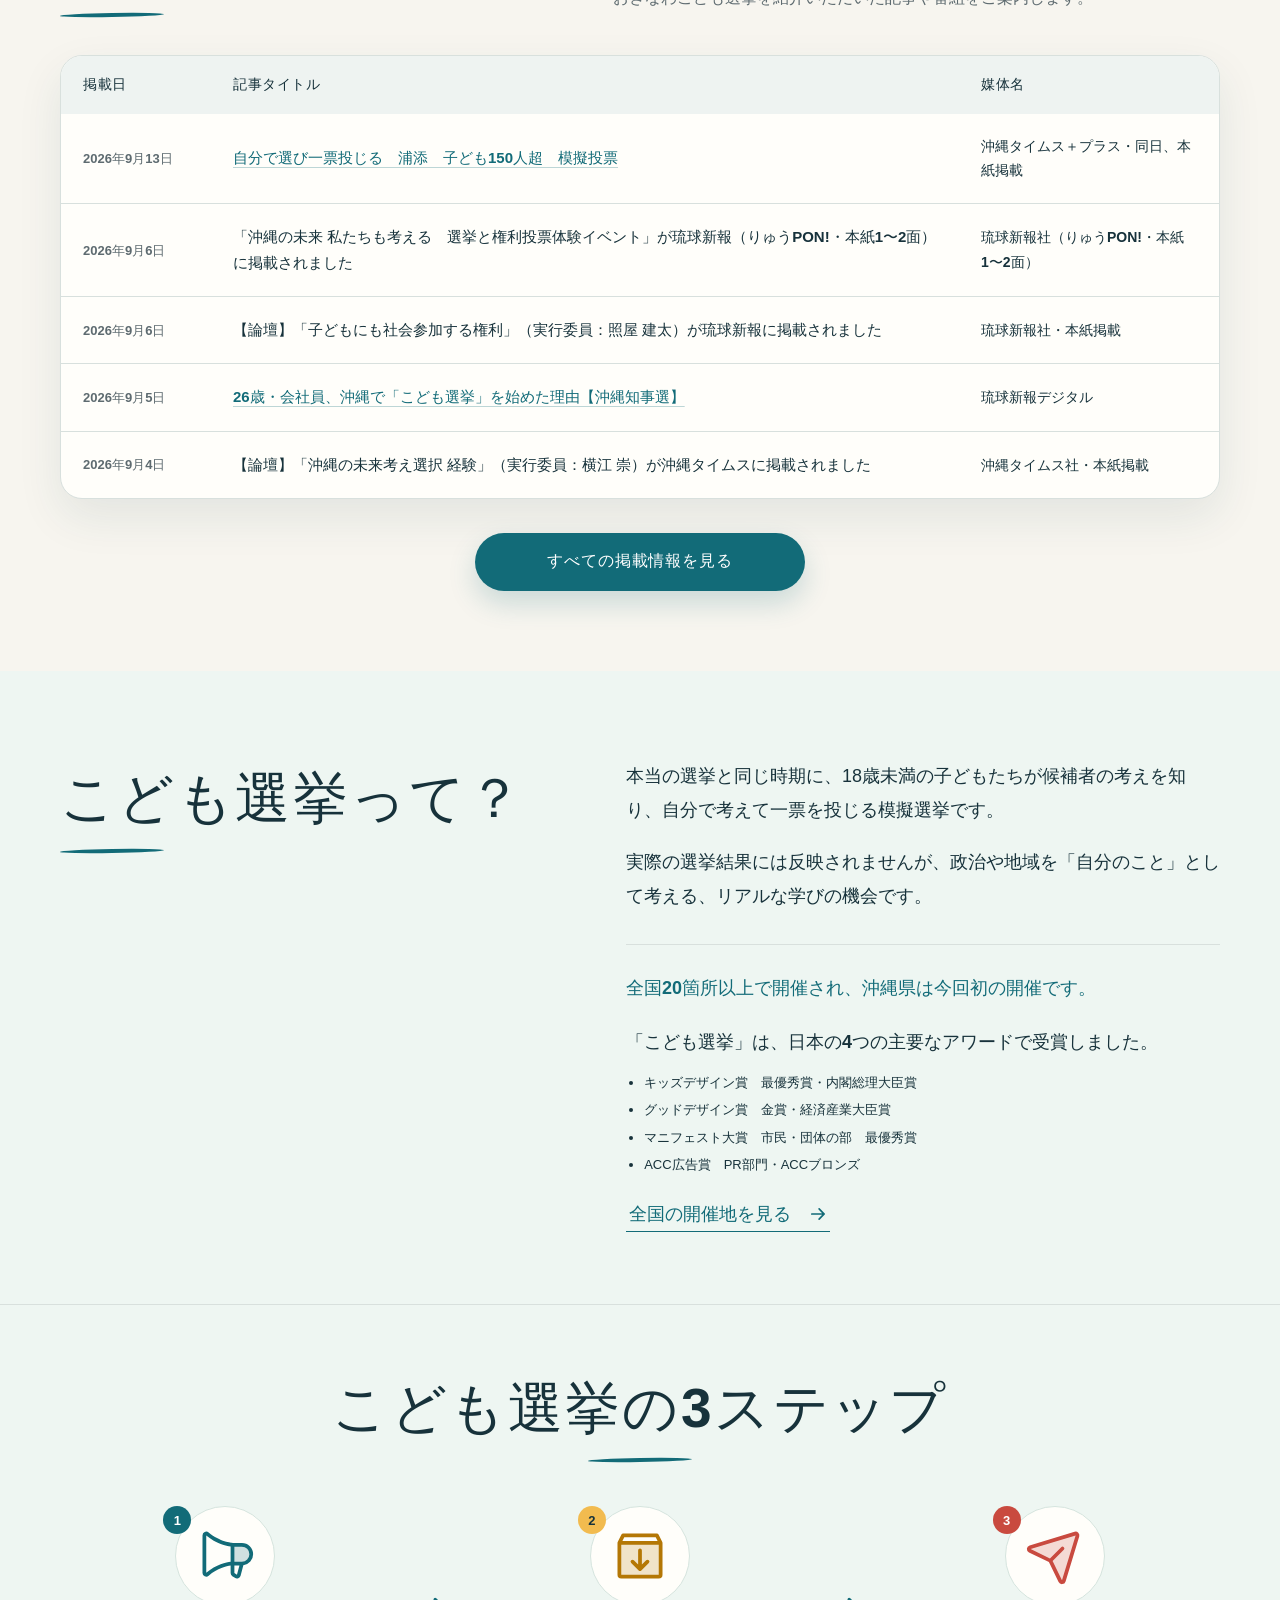
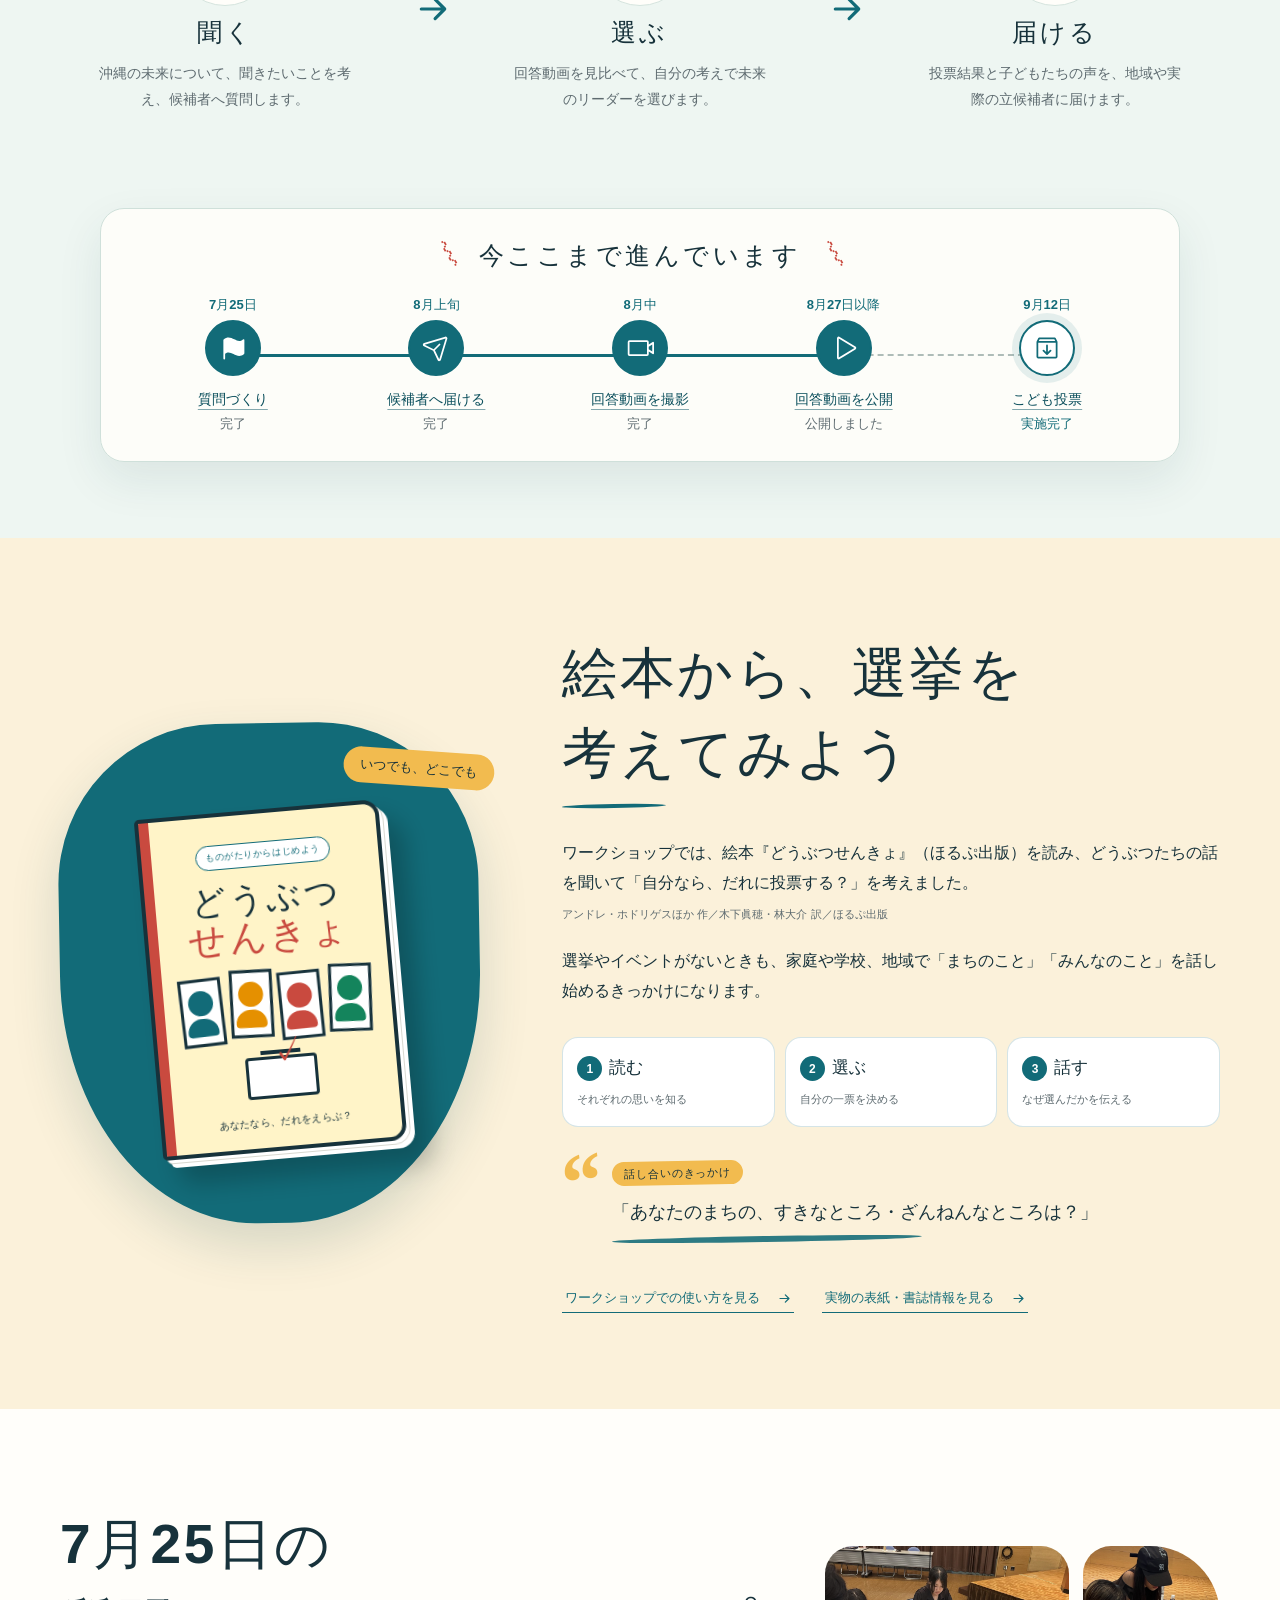
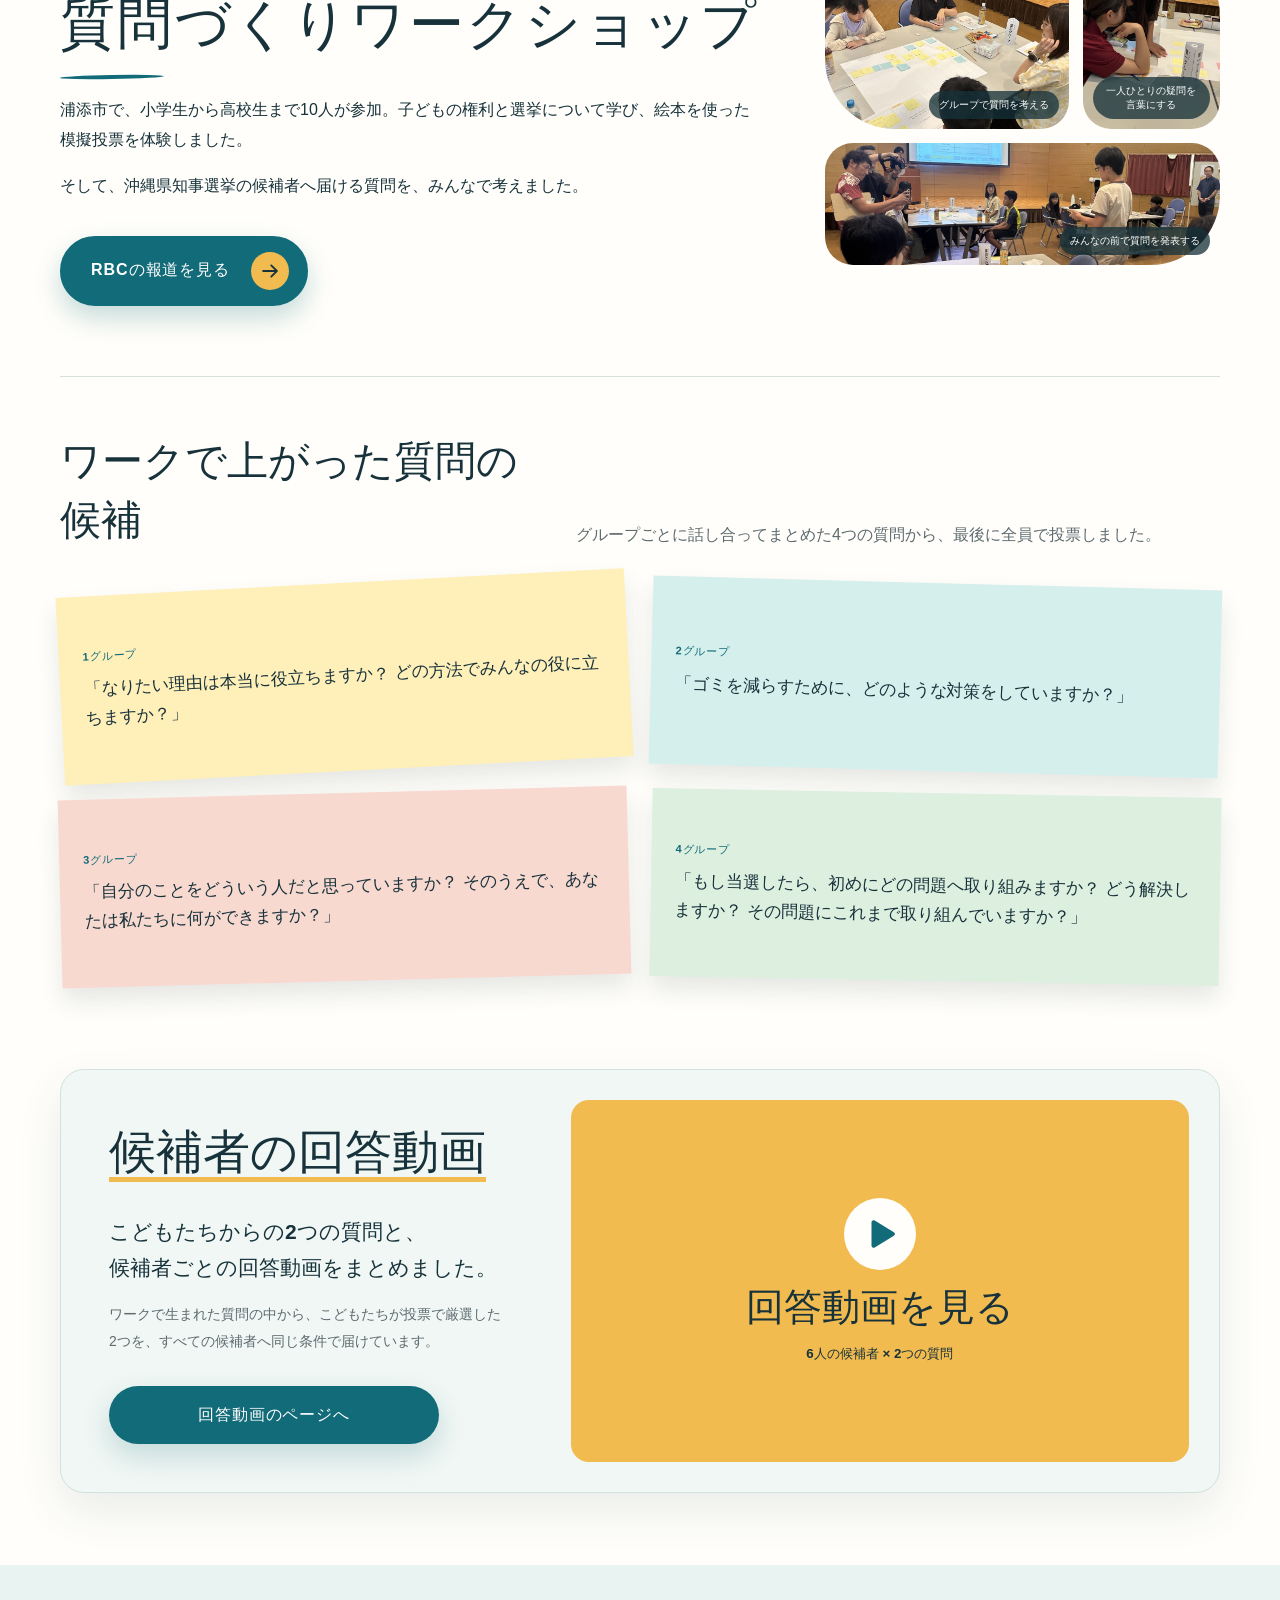
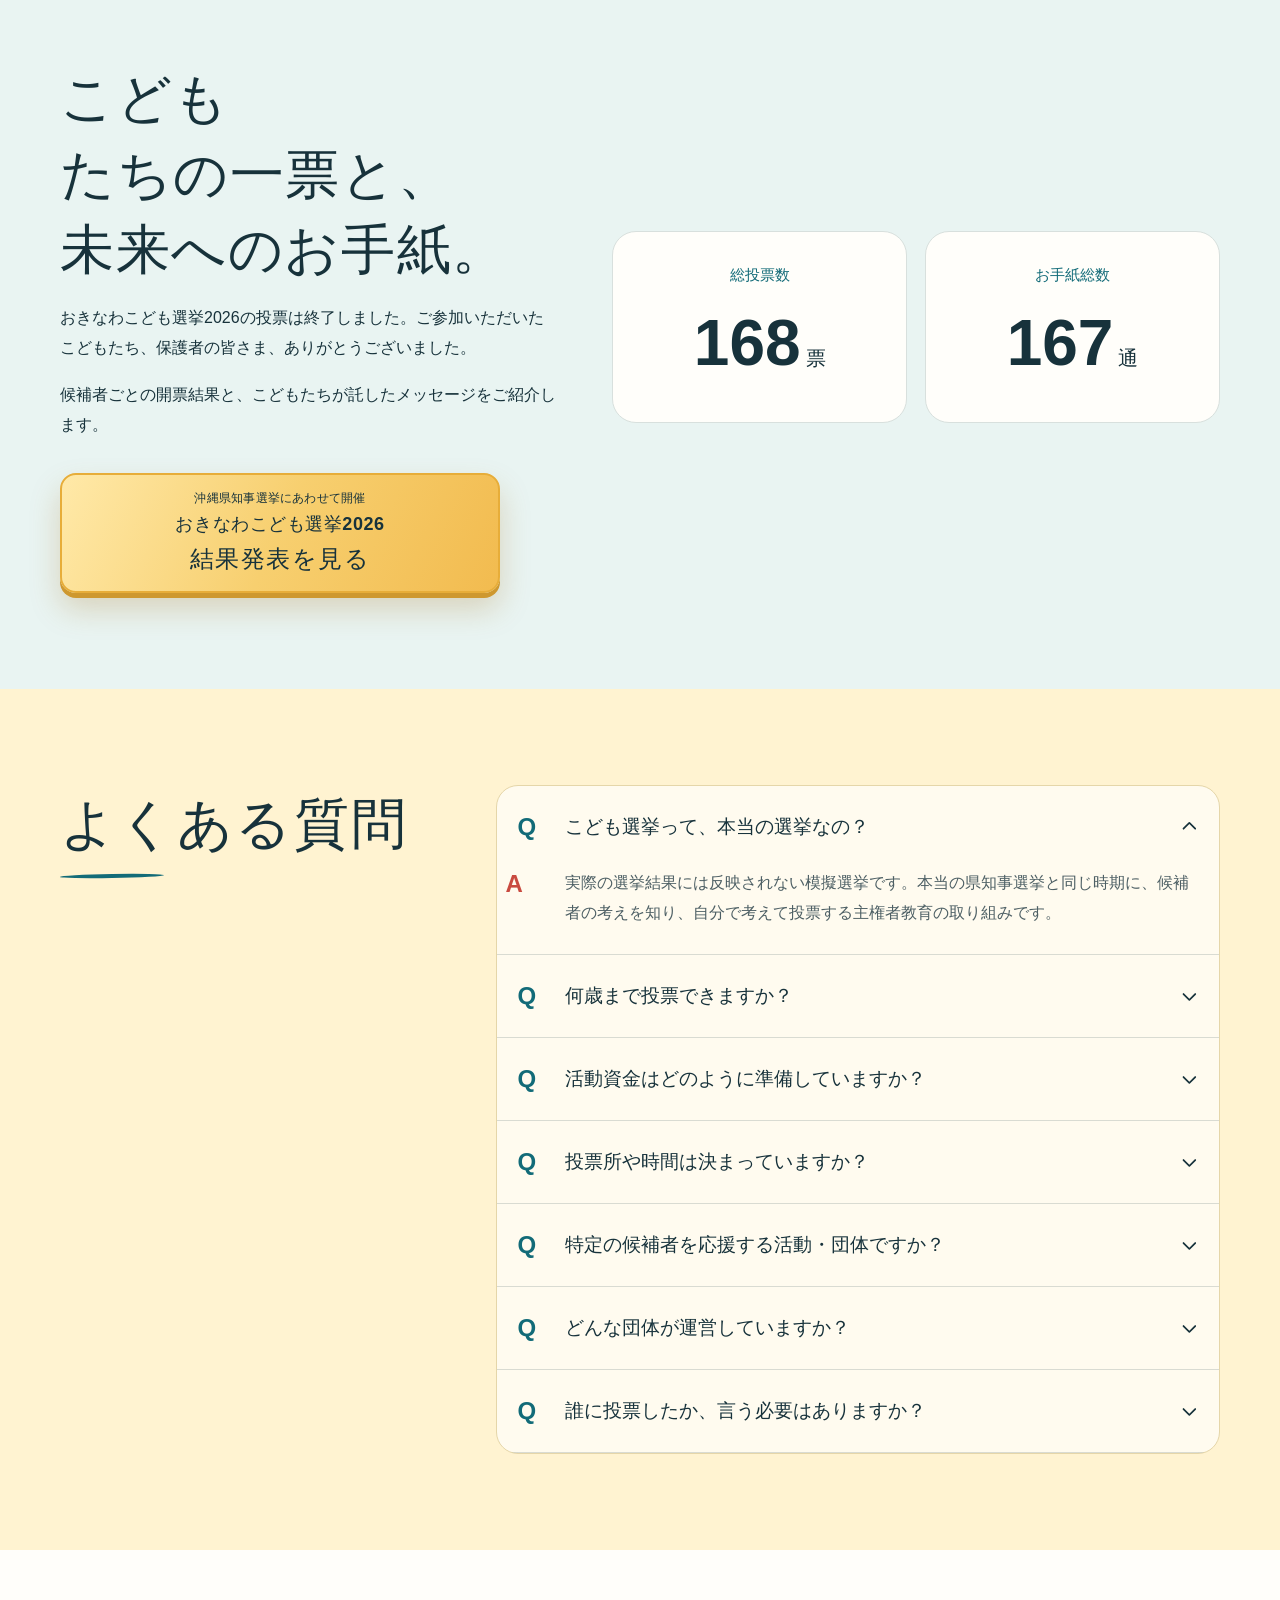
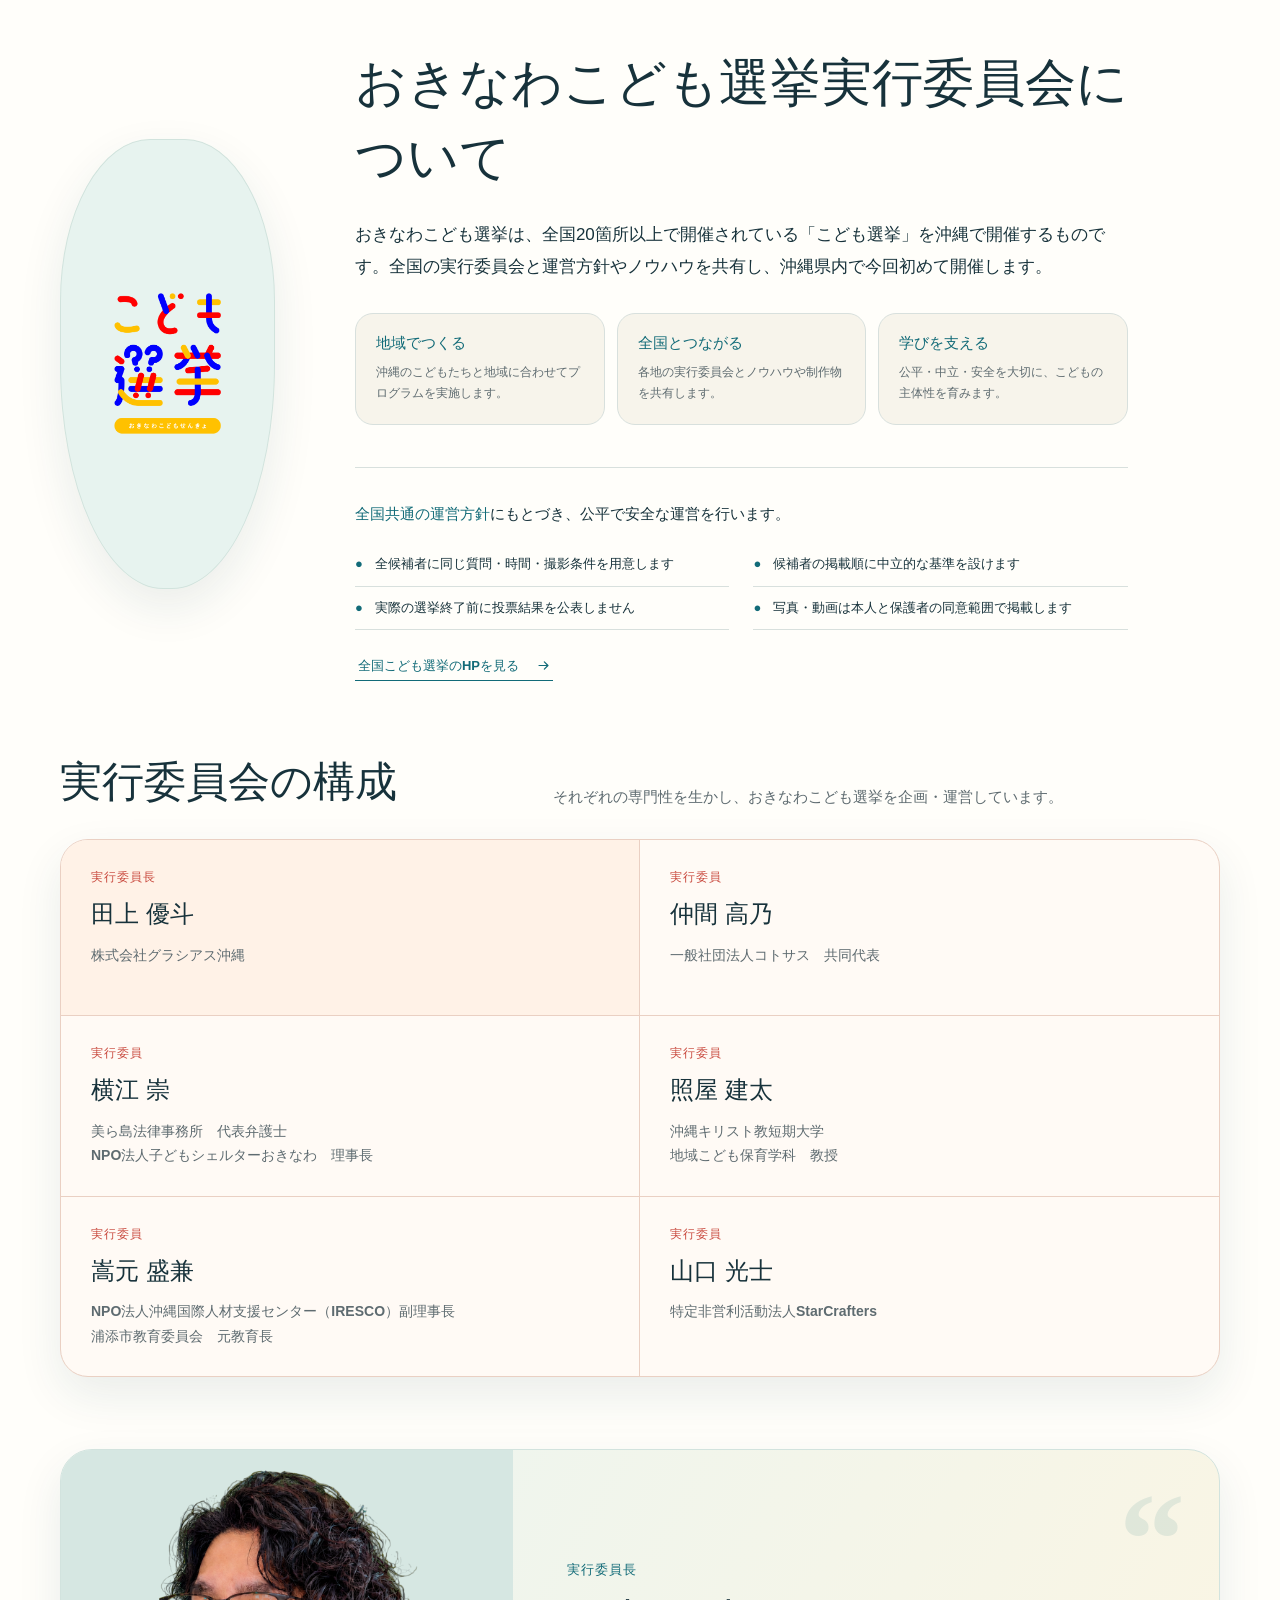
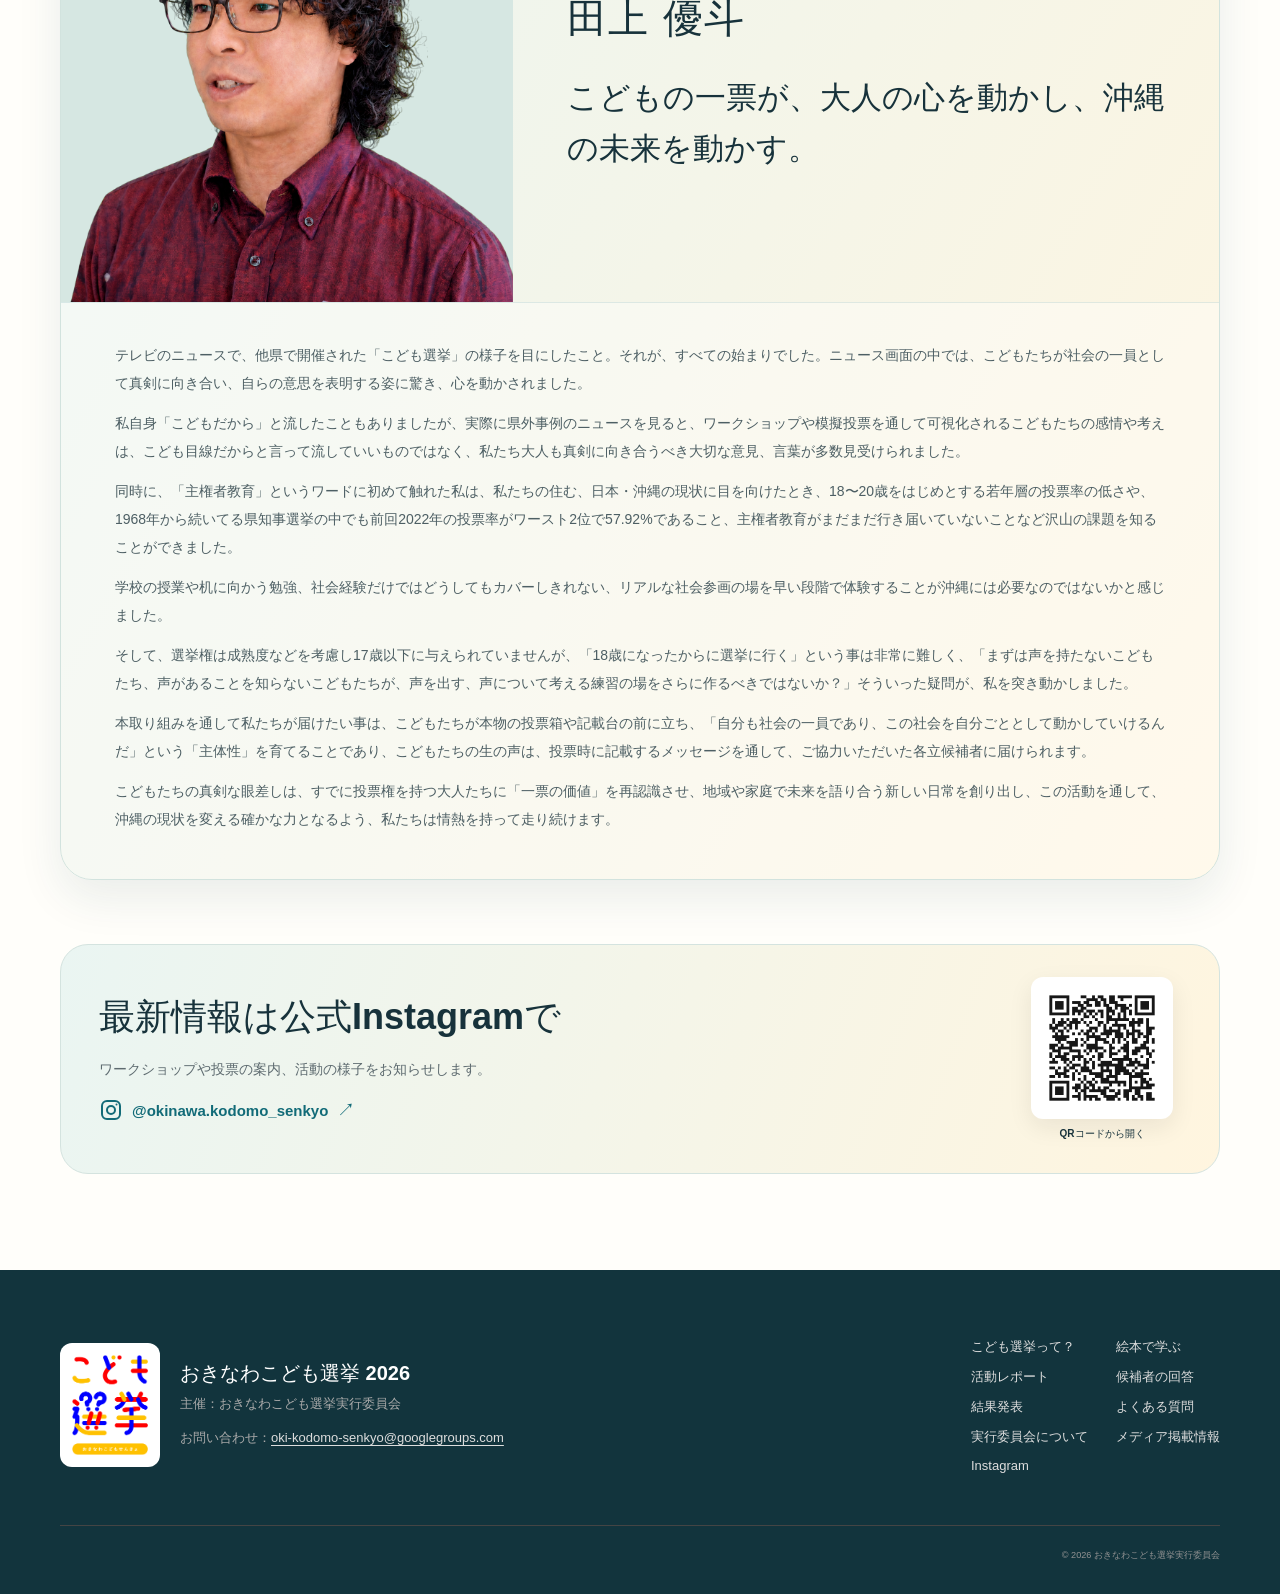
==== commit cae870d6: "Clarify election results button and link progress steps" ====
--- a/index.html
+++ b/index.html
@@ -23,7 +23,7 @@
       type="image/png"
       href="./assets/images/okinawa-kodomo-senkyo-logo.png?v=20260803-1"
     />
-    <link rel="stylesheet" href="./assets/css/styles.css?v=20261030-5" />
+    <link rel="stylesheet" href="./assets/css/styles.css?v=20261031-1" />
     <link
       rel="preload"
       as="image"
@@ -231,7 +231,9 @@
               >
             </h1>
             <a class="button button--primary button--results hero-results-link" href="./news/2026-10-29-results/">
-              <span><ruby>結果発表<rt>けっかはっぴょう</rt></ruby>を<ruby>見<rt>み</rt></ruby>る</span>
+              <span class="results-button-context"><ruby>沖縄県知事選挙<rt>おきなわけんちじせんきょ</rt></ruby>にあわせて<ruby>開催<rt>かいさい</rt></ruby></span>
+              <span class="results-button-election">おきなわこども<ruby>選挙<rt>せんきょ</rt></ruby>2026</span>
+              <span class="results-button-action"><ruby>結果発表<rt>けっかはっぴょう</rt></ruby>を<ruby>見<rt>み</rt></ruby>る</span>
             </a>
           </div>
           <div
@@ -762,10 +764,8 @@
                   <path
                     d="M232,56V176a8,8,0,0,1-2.76,6c-15.28,13.23-29.89,18-43.82,18-18.91,0-36.57-8.74-53-16.85C105.87,170,82.79,158.61,56,179.77V224a8,8,0,0,1-16,0V56a8,8,0,0,1,2.77-6h0c36-31.18,68.31-15.21,96.79-1.12C167,62.46,190.79,74.2,218.76,50A8,8,0,0,1,232,56Z"
                   ></path></svg></span
-              ><strong
-                ><ruby>質問<rt>しつもん</rt></ruby
-                >づくり</strong
-              ><small
+              ><strong><a class="progress-link" href="./news/2026-07-25/" aria-label="質問づくり：ワークショップのレポートを見る"><ruby>質問<rt>しつもん</rt></ruby
+                >づくり</a></strong><small
                 ><ruby>完了<rt>かんりょう</rt></ruby></small
               >
             </li>
@@ -783,11 +783,9 @@
                   <path
                     d="M227.32,28.68a16,16,0,0,0-15.66-4.08l-.15,0L19.57,82.84a16,16,0,0,0-2.49,29.8L102,154l41.3,84.87A15.86,15.86,0,0,0,157.74,248q.69,0,1.38-.06a15.88,15.88,0,0,0,14-11.51l58.2-191.94c0-.05,0-.1,0-.15A16,16,0,0,0,227.32,28.68ZM157.83,231.85l-.05.14,0-.07-40.06-82.3,48-48a8,8,0,0,0-11.31-11.31l-48,48L24.08,98.25l-.07,0,.14,0L216,40Z"
                   ></path></svg></span
-              ><strong
-                ><ruby>候補者<rt>こうほしゃ</rt></ruby
+              ><strong><a class="progress-link" href="./candidates/#question-1-heading" aria-label="候補者へ届ける：候補者へ届けた質問と回答を見る"><ruby>候補者<rt>こうほしゃ</rt></ruby
                 >へ<ruby>届<rt>とど</rt></ruby
-                >ける</strong
-              ><small
+                >ける</a></strong><small
                 ><ruby>完了<rt>かんりょう</rt></ruby></small
               >
             </li>
@@ -805,10 +803,8 @@
                   <path
                     d="M251.77,73a8,8,0,0,0-8.21.39L208,97.05V72a16,16,0,0,0-16-16H32A16,16,0,0,0,16,72V184a16,16,0,0,0,16,16H192a16,16,0,0,0,16-16V159l35.56,23.71A8,8,0,0,0,248,184a8,8,0,0,0,8-8V80A8,8,0,0,0,251.77,73ZM192,184H32V72H192V184Zm48-22.95-32-21.33V116.28L240,95Z"
                   ></path></svg></span
-              ><strong
-                ><ruby>回答動画<rt>かいとうどうが</rt></ruby
-                >を<ruby>撮影<rt>さつえい</rt></ruby></strong
-              ><small
+              ><strong><a class="progress-link" href="./news/2026-09-03-candidate-videos/" aria-label="回答動画を撮影：回答動画の紹介記事を見る"><ruby>回答動画<rt>かいとうどうが</rt></ruby
+                >を<ruby>撮影<rt>さつえい</rt></ruby></a></strong><small
                 ><ruby>完了<rt>かんりょう</rt></ruby></small
               >
             </li>
@@ -827,10 +823,8 @@
                   <path
                     d="M232.4,114.49,88.32,26.35a16,16,0,0,0-16.2-.3A15.86,15.86,0,0,0,64,39.87V216.13A15.94,15.94,0,0,0,80,232a16.07,16.07,0,0,0,8.36-2.35L232.4,141.51a15.81,15.81,0,0,0,0-27ZM80,215.94V40l143.83,88Z"
                   ></path></svg></span
-              ><strong
-                ><ruby>回答動画<rt>かいとうどうが</rt></ruby
-                >を<ruby>公開<rt>こうかい</rt></ruby></strong
-              ><small
+              ><strong><a class="progress-link" href="./candidates/" aria-label="回答動画を公開：すべての候補者の回答動画を見る"><ruby>回答動画<rt>かいとうどうが</rt></ruby
+                >を<ruby>公開<rt>こうかい</rt></ruby></a></strong><small
                 ><ruby>公開<rt>こうかい</rt></ruby
                 >しました</small
               >
@@ -850,9 +844,7 @@
                   <path
                     d="M223.16,68.42l-16-32A8,8,0,0,0,200,32H56a8,8,0,0,0-7.16,4.42l-16,32A8.08,8.08,0,0,0,32,72V208a16,16,0,0,0,16,16H208a16,16,0,0,0,16-16V72A8.08,8.08,0,0,0,223.16,68.42ZM60.94,48H195.06l8,16H52.94ZM208,208H48V80H208V208Zm-42.34-61.66a8,8,0,0,1,0,11.32l-32,32a8,8,0,0,1-11.32,0l-32-32a8,8,0,0,1,11.32-11.32L120,164.69V104a8,8,0,0,1,16,0v60.69l18.34-18.35A8,8,0,0,1,165.66,146.34Z"
                   ></path></svg></span
-              ><strong
-                >こども<ruby>投票<rt>とうひょう</rt></ruby></strong
-              ><small
+              ><strong><a class="progress-link" href="./news/2026-10-29-results/" aria-label="こども投票：投票結果とこどもたちのお手紙を見る">こども<ruby>投票<rt>とうひょう</rt></ruby></a></strong><small
                 ><ruby>実施完了<rt>じっしかんりょう</rt></ruby></small
               >
             </li>
@@ -1197,7 +1189,9 @@
             <p>おきなわこども<ruby>選挙<rt>せんきょ</rt></ruby>2026の<ruby>投票<rt>とうひょう</rt></ruby>は<ruby>終了<rt>しゅうりょう</rt></ruby>しました。ご<ruby>参加<rt>さんか</rt></ruby>いただいたこどもたち、<ruby>保護者<rt>ほごしゃ</rt></ruby>の<ruby>皆<rt>みな</rt></ruby>さま、ありがとうございました。</p>
             <p><ruby>候補者<rt>こうほしゃ</rt></ruby>ごとの<ruby>開票結果<rt>かいひょうけっか</rt></ruby>と、こどもたちが<ruby>託<rt>たく</rt></ruby>したメッセージをご<ruby>紹介<rt>しょうかい</rt></ruby>します。</p>
             <a class="button button--primary button--results" href="./news/2026-10-29-results/">
-              <span><ruby>結果発表<rt>けっかはっぴょう</rt></ruby>を<ruby>見<rt>み</rt></ruby>る</span>
+              <span class="results-button-context"><ruby>沖縄県知事選挙<rt>おきなわけんちじせんきょ</rt></ruby>にあわせて<ruby>開催<rt>かいさい</rt></ruby></span>
+              <span class="results-button-election">おきなわこども<ruby>選挙<rt>せんきょ</rt></ruby>2026</span>
+              <span class="results-button-action"><ruby>結果発表<rt>けっかはっぴょう</rt></ruby>を<ruby>見<rt>み</rt></ruby>る</span>
             </a>
           </div>
           <dl class="vote-results-totals">
--- a/assets/css/styles.css
+++ b/assets/css/styles.css
@@ -480,10 +480,13 @@
 .button--results {
   width: min(100%, 440px);
   min-width: 0;
-  min-height: 88px;
+  min-height: 120px;
   justify-content: center;
+  flex-direction: column;
+  gap: 4px;
   padding: 14px 24px;
   border: 2px solid #e7ad39;
+  border-radius: 16px;
   color: var(--ink);
   background: linear-gradient(115deg, #ffe9a8 0%, #f7cf6f 50%, var(--yellow) 100%);
   box-shadow: 0 5px 0 #ce982f, 0 16px 30px rgba(166, 111, 24, 0.25);
@@ -491,8 +494,23 @@
   font-weight: 900;
 }
 .button--results > span {
-  flex: 1;
+  display: block;
   text-align: center;
+}
+.button--results .results-button-context {
+  font-size: 12px;
+  font-weight: 700;
+  line-height: 1.5;
+  letter-spacing: 0.02em;
+}
+.button--results .results-button-election {
+  font-size: 18px;
+  line-height: 1.5;
+  letter-spacing: 0.03em;
+}
+.button--results .results-button-action {
+  font-size: 24px;
+  line-height: 1.4;
 }
 .button--results:hover {
   color: var(--ink);
@@ -1032,6 +1050,18 @@
 .progress-item strong {
   margin-top: 11px;
   font-size: 14px;
+}
+.progress-link {
+  color: var(--blue-dark);
+  text-decoration-thickness: 1px;
+  text-underline-offset: 5px;
+  text-decoration-color: #83a8ae;
+  line-height: 1.8;
+}
+.progress-link:hover {
+  color: var(--blue);
+  text-decoration-thickness: 2px;
+  text-decoration-color: currentColor;
 }
 .progress-item small {
   margin-top: 3px;
@@ -2998,7 +3028,7 @@
   .progress-list::before {
     top: 22px;
     bottom: 35px;
-    left: 61px;
+    left: 126px;
     right: auto;
     height: auto;
     border-top: 0;
@@ -3006,7 +3036,7 @@
   }
   .progress-list::after {
     top: 22px;
-    left: 61px;
+    left: 126px;
     right: auto;
     width: auto;
     height: 234px;
@@ -3233,9 +3263,17 @@
     width: 100%;
   }
   .button--results {
-    min-height: 78px;
+    min-height: 112px;
     padding: 14px 20px;
-    font-size: clamp(20px, 5.6vw, 22px);
+  }
+  .button--results .results-button-context {
+    font-size: 11px;
+  }
+  .button--results .results-button-election {
+    font-size: 16px;
+  }
+  .button--results .results-button-action {
+    font-size: 22px;
   }
   .hero-visual {
     height: 440px;
@@ -3298,7 +3336,7 @@
   }
   .progress-list::before,
   .progress-list::after {
-    left: 55px;
+    left: 107px;
   }
   .learning-section,
   .report-section,
